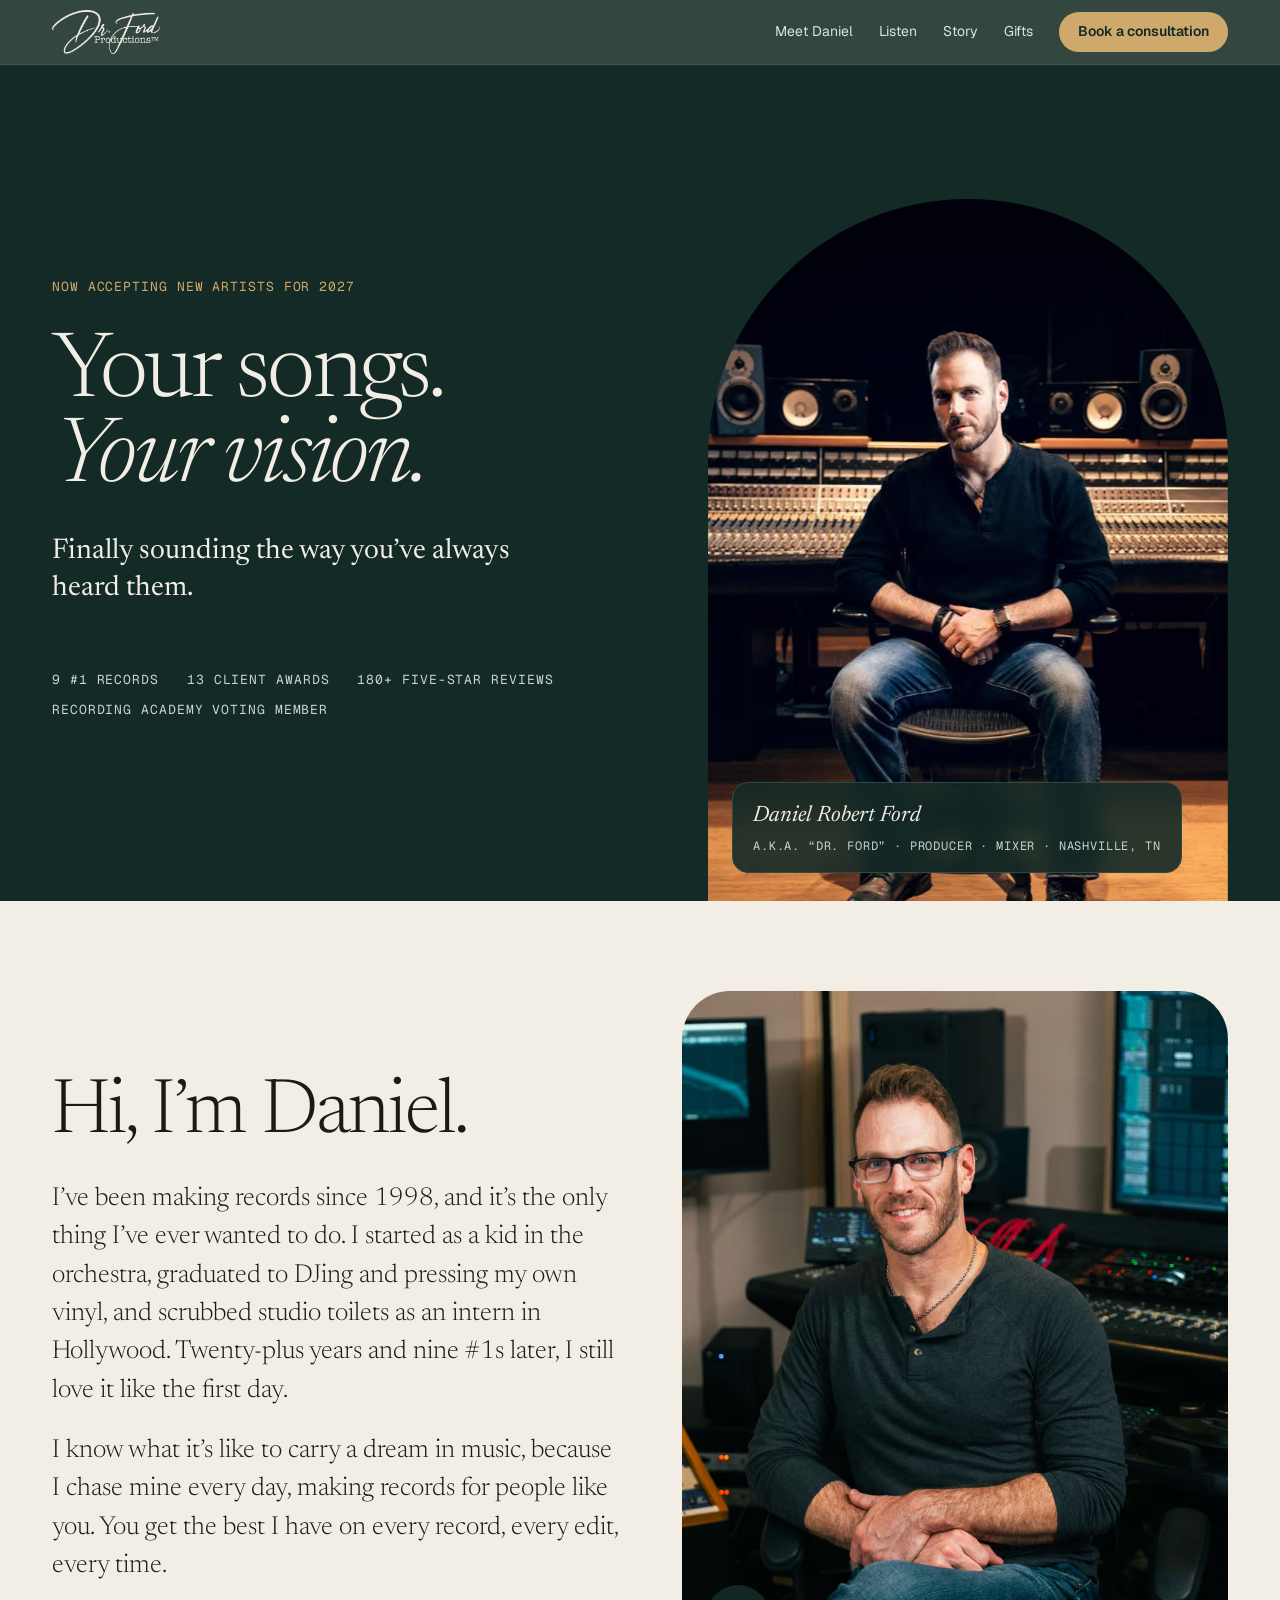
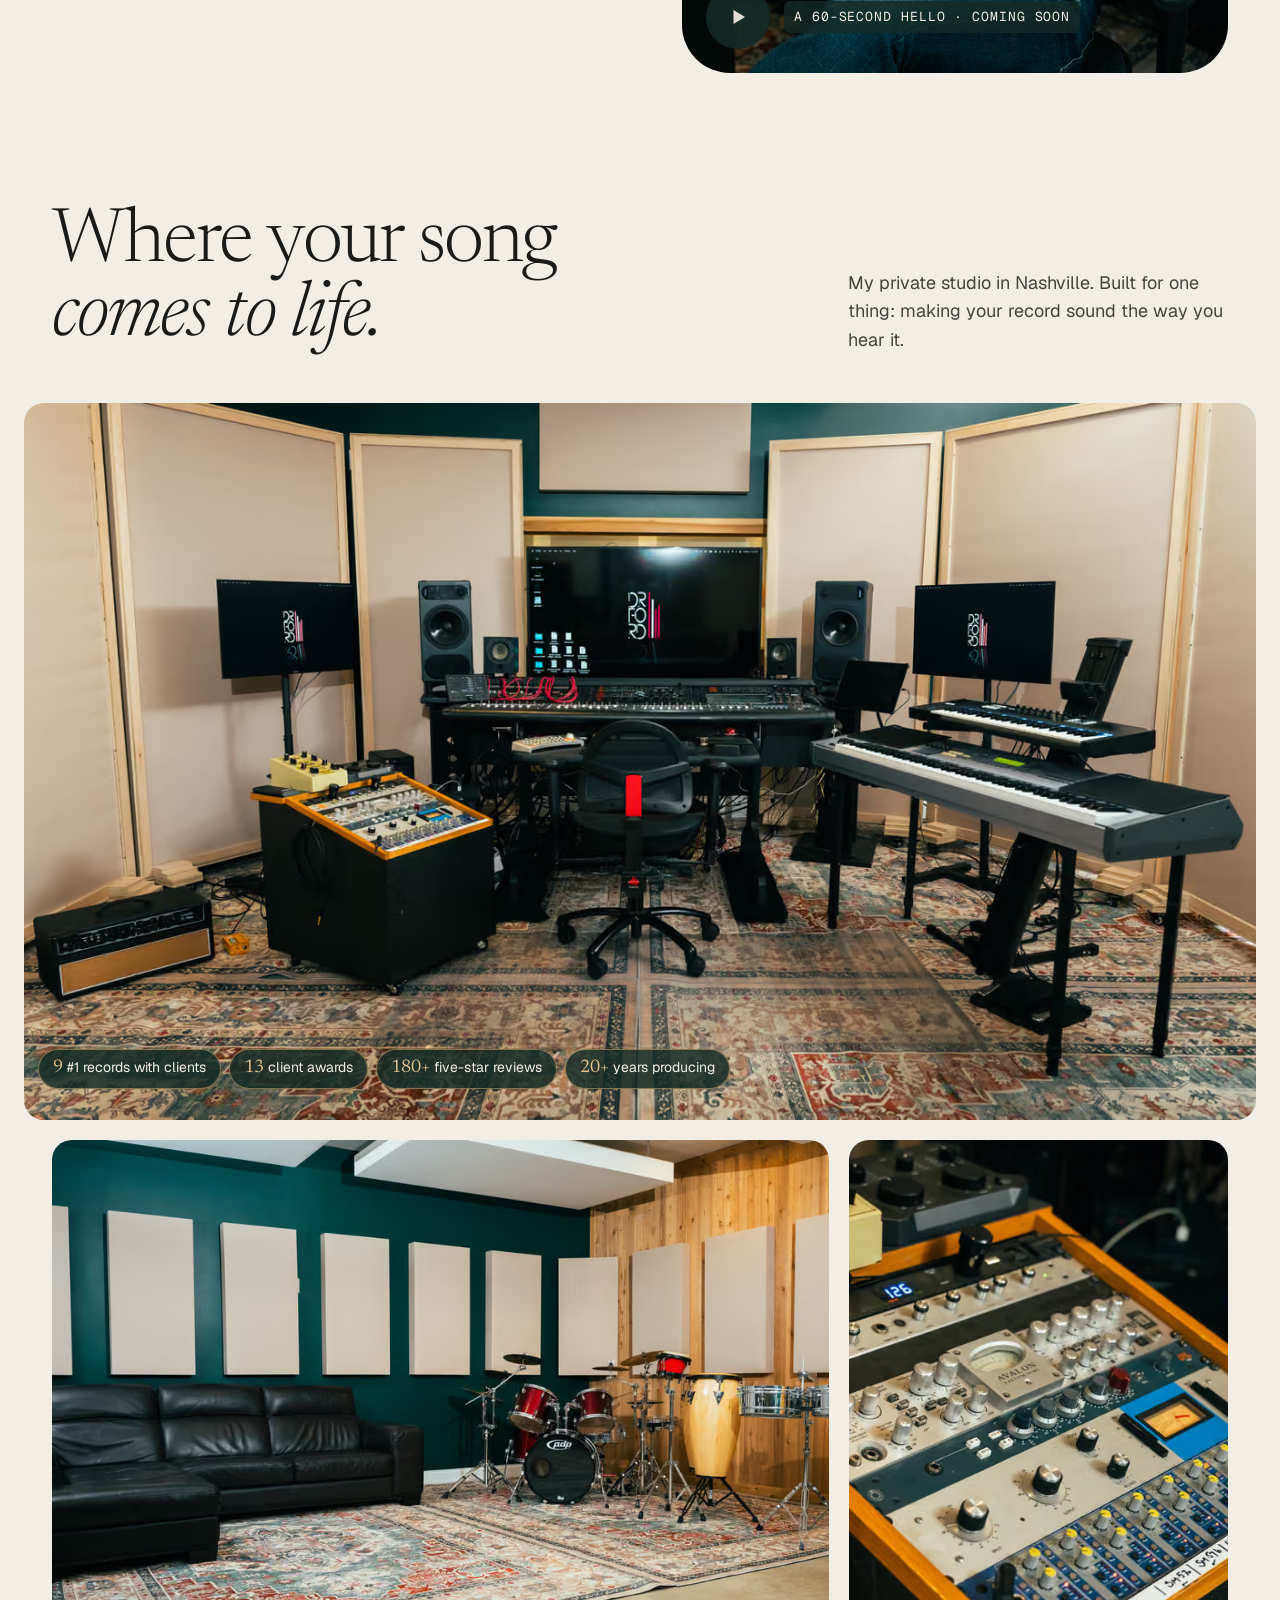
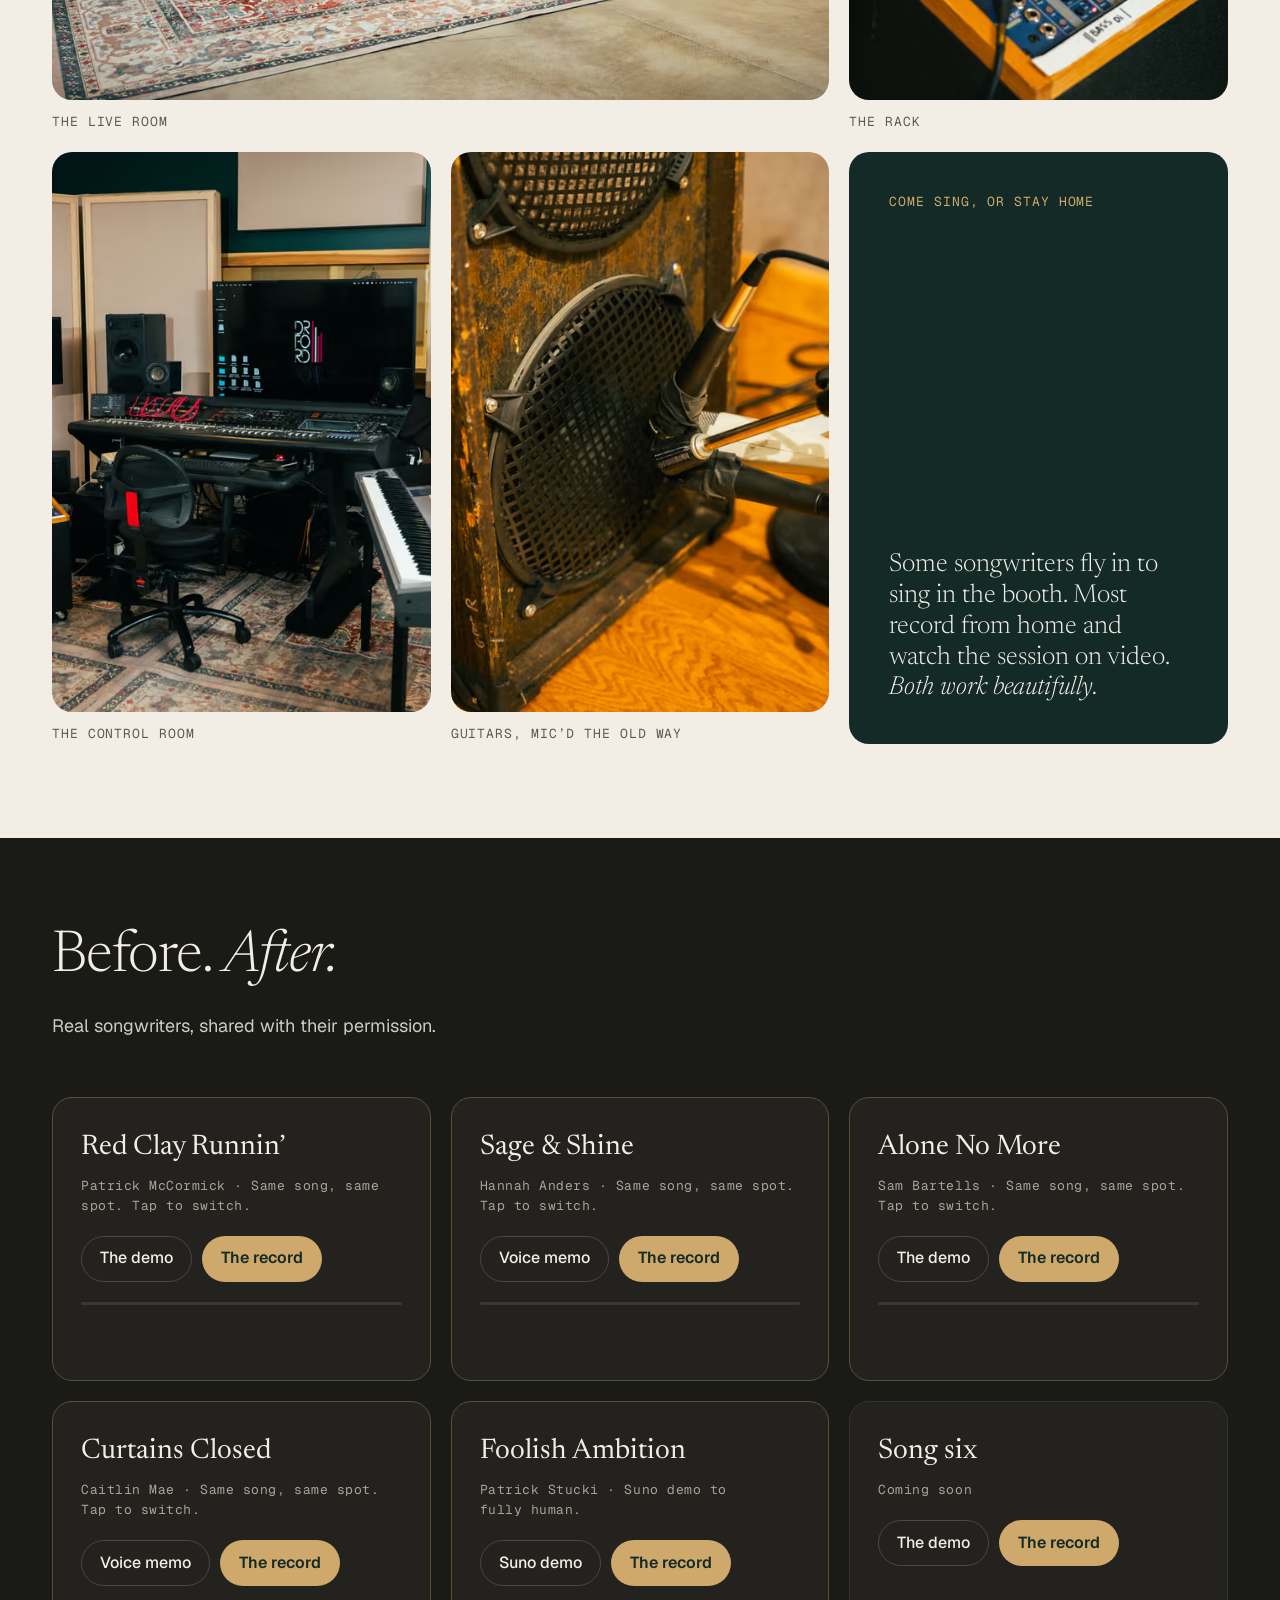
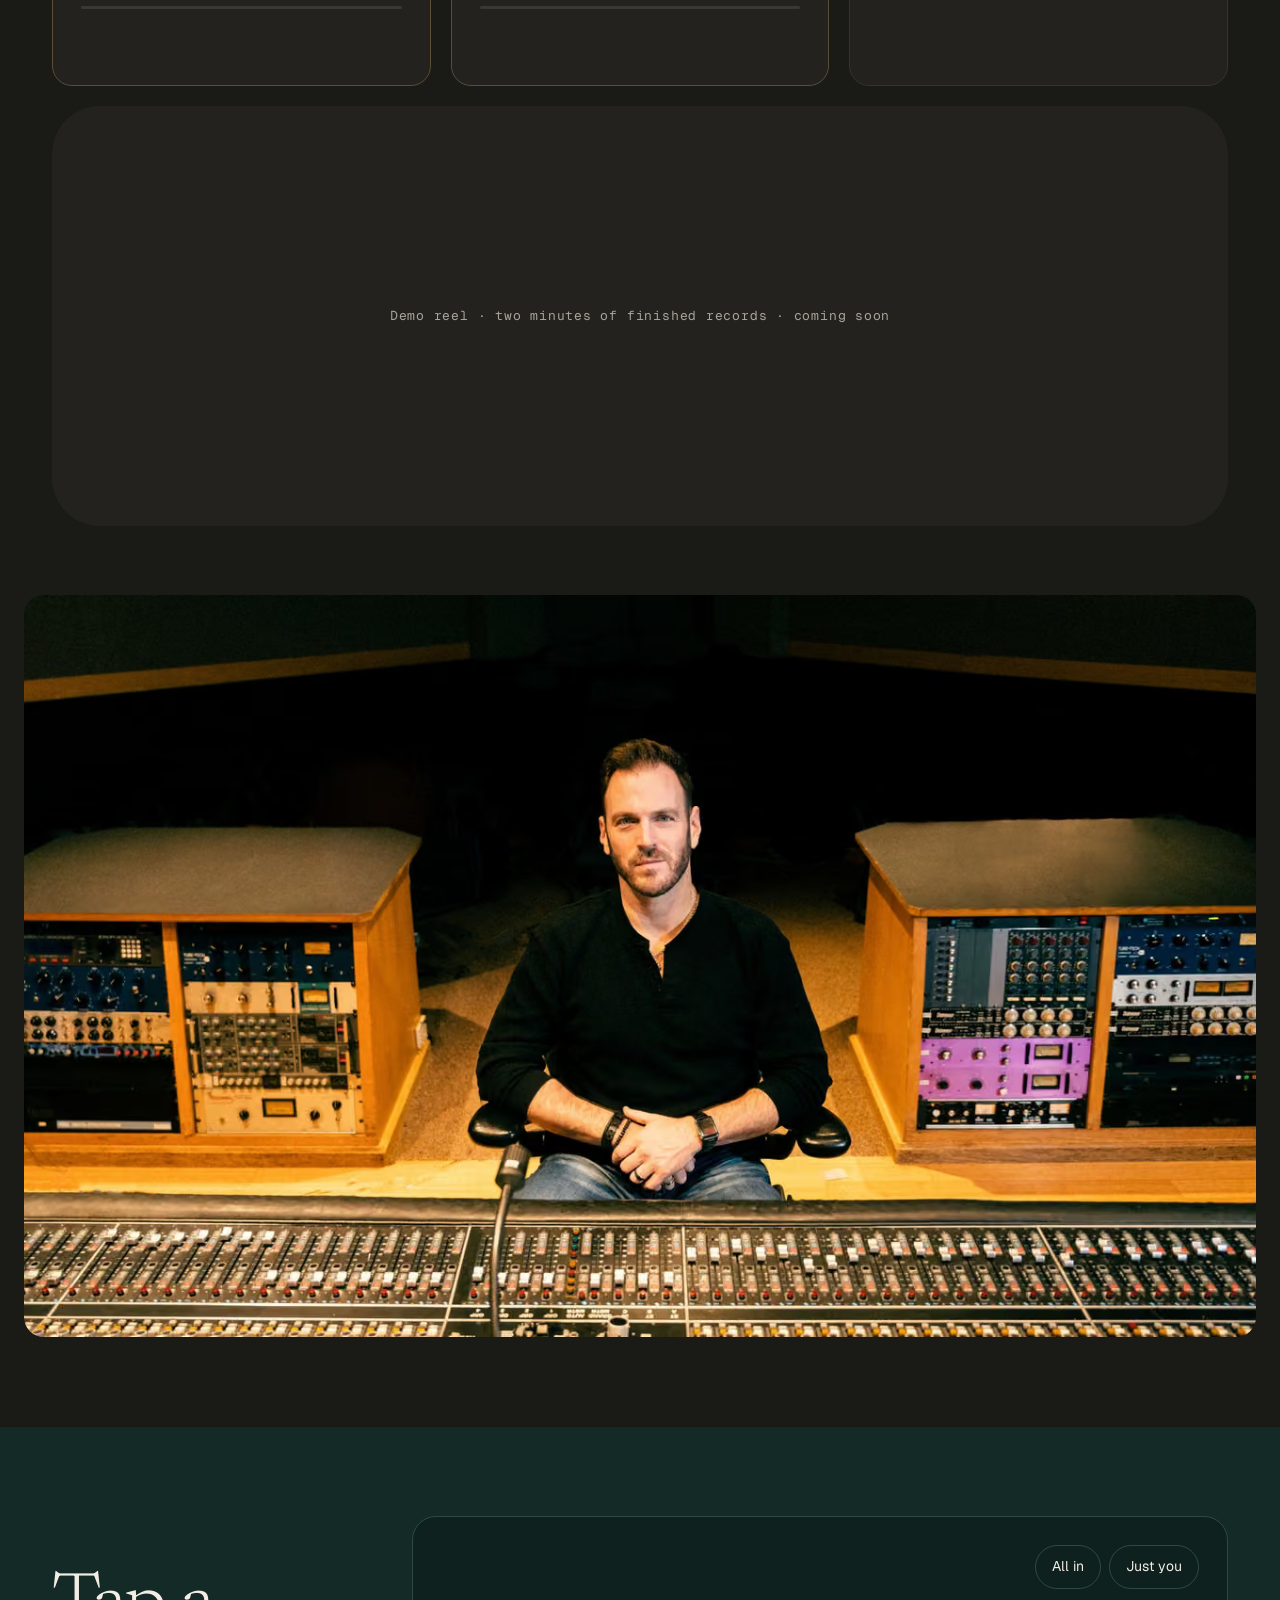
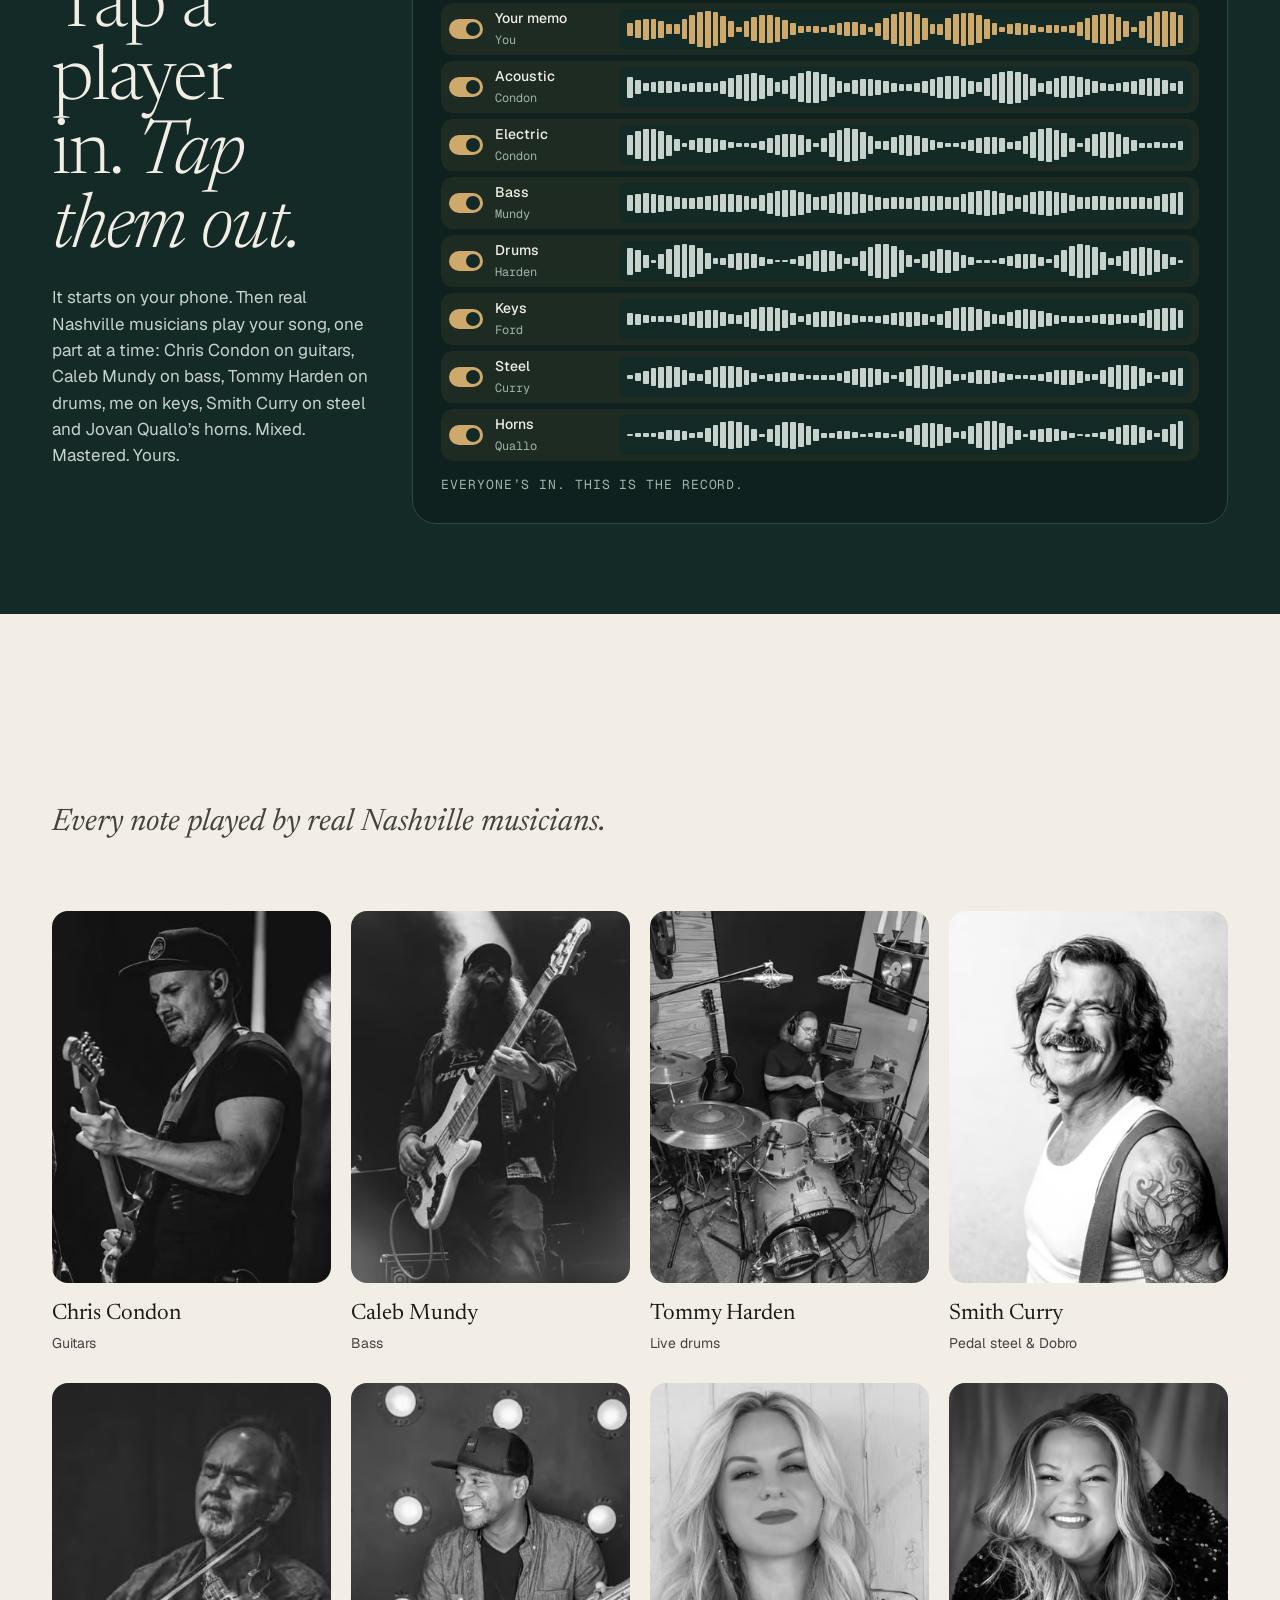
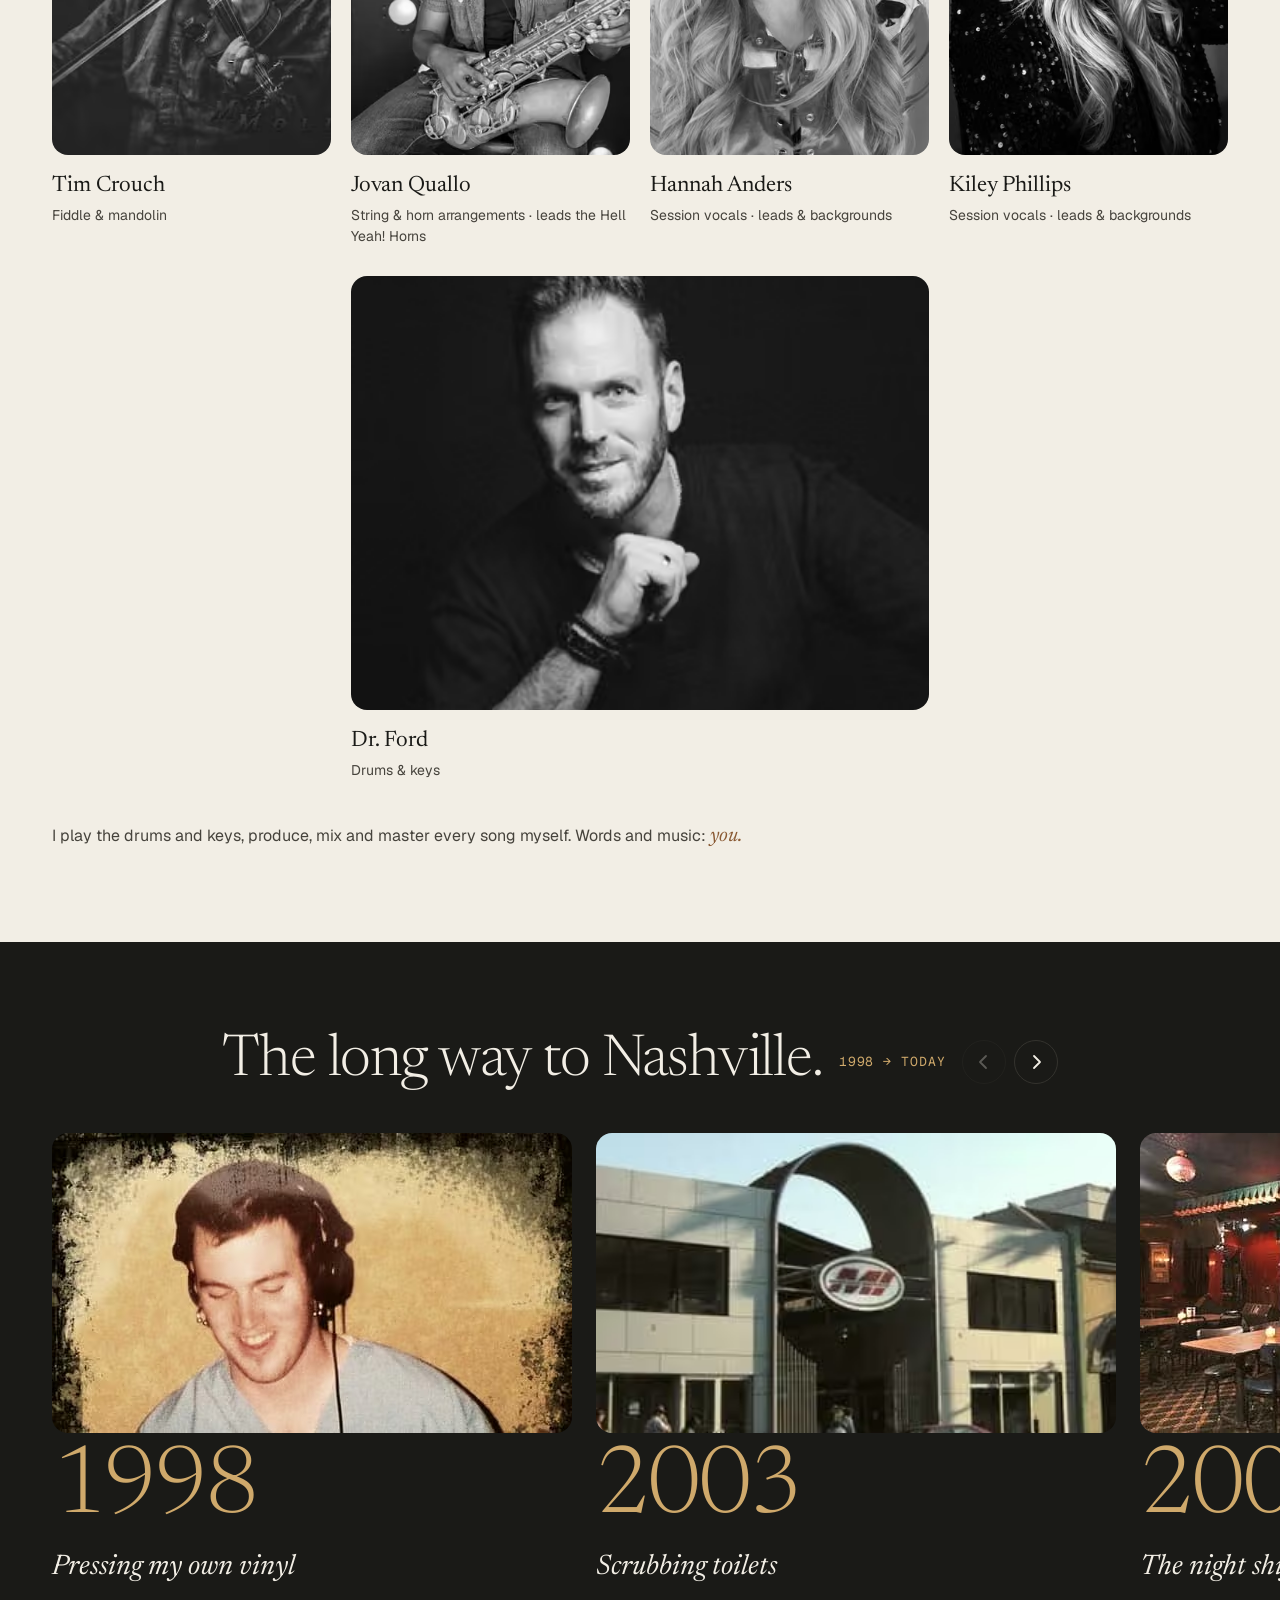
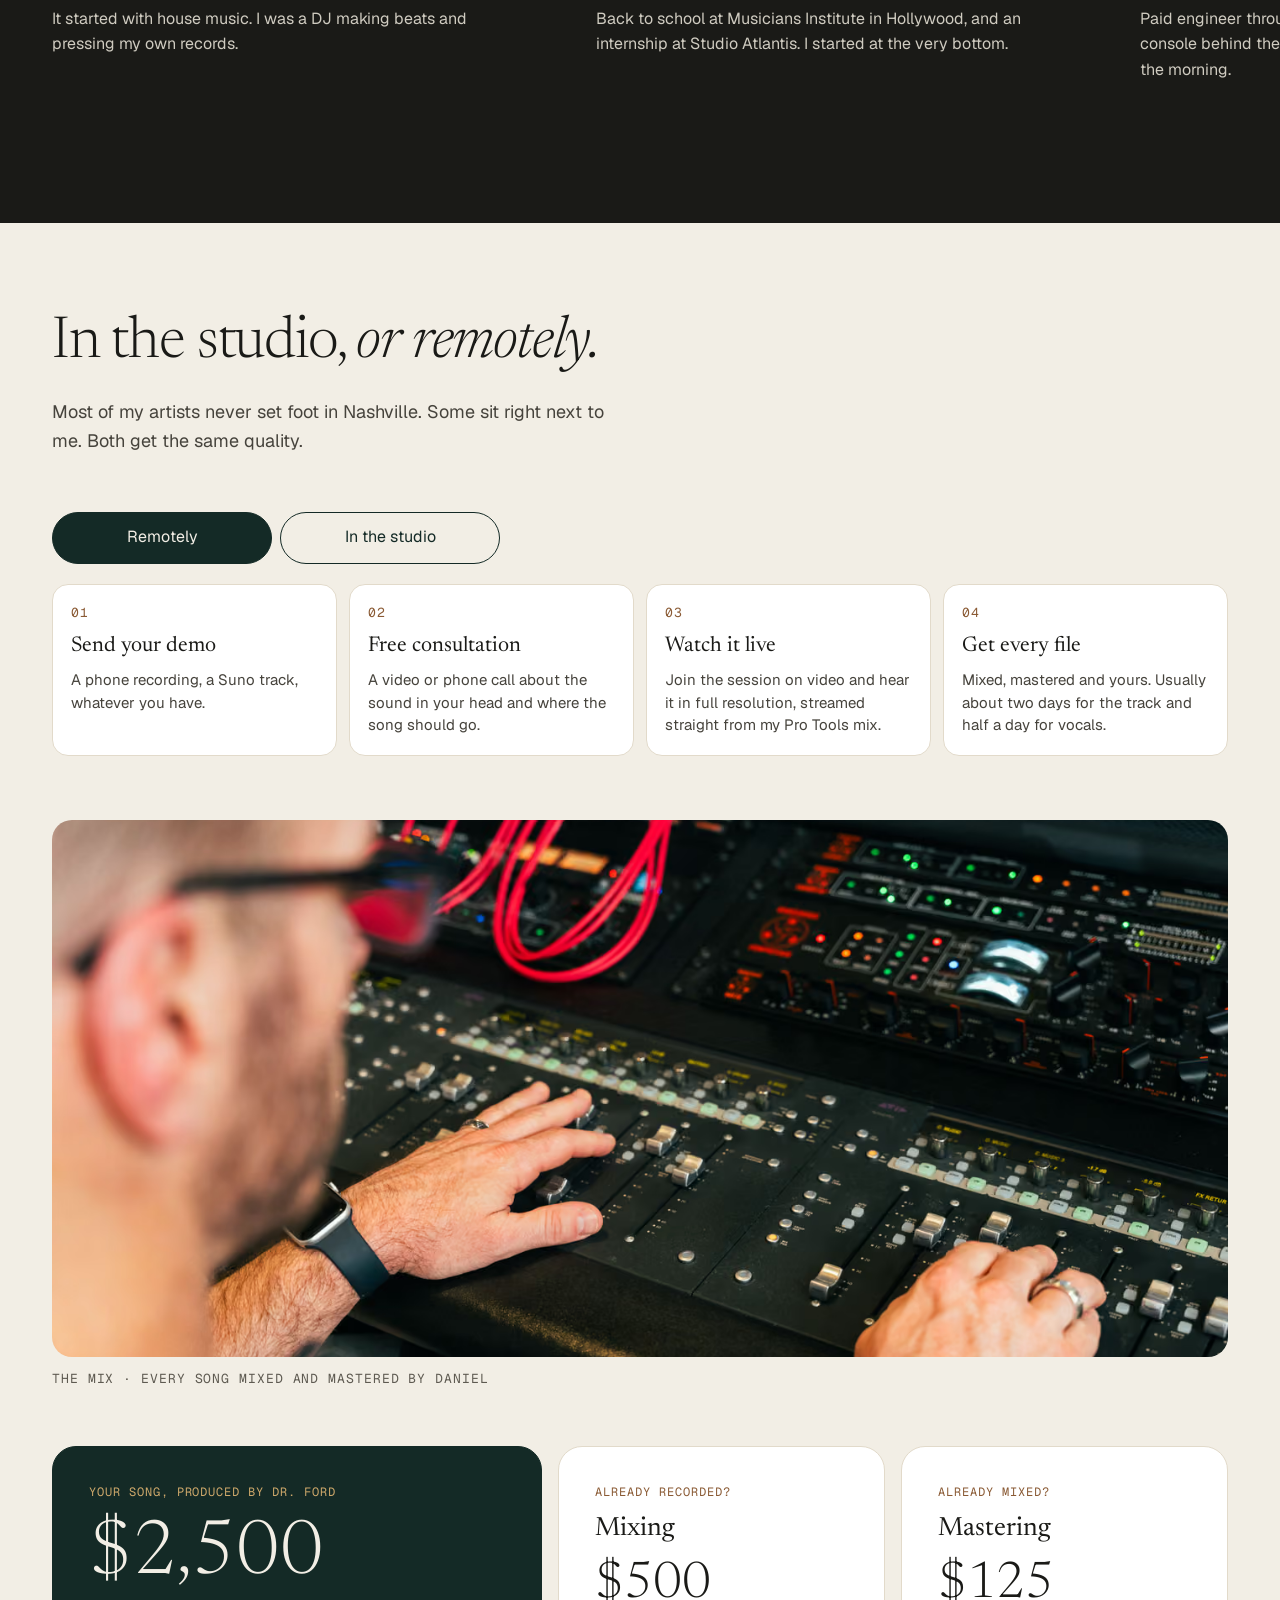
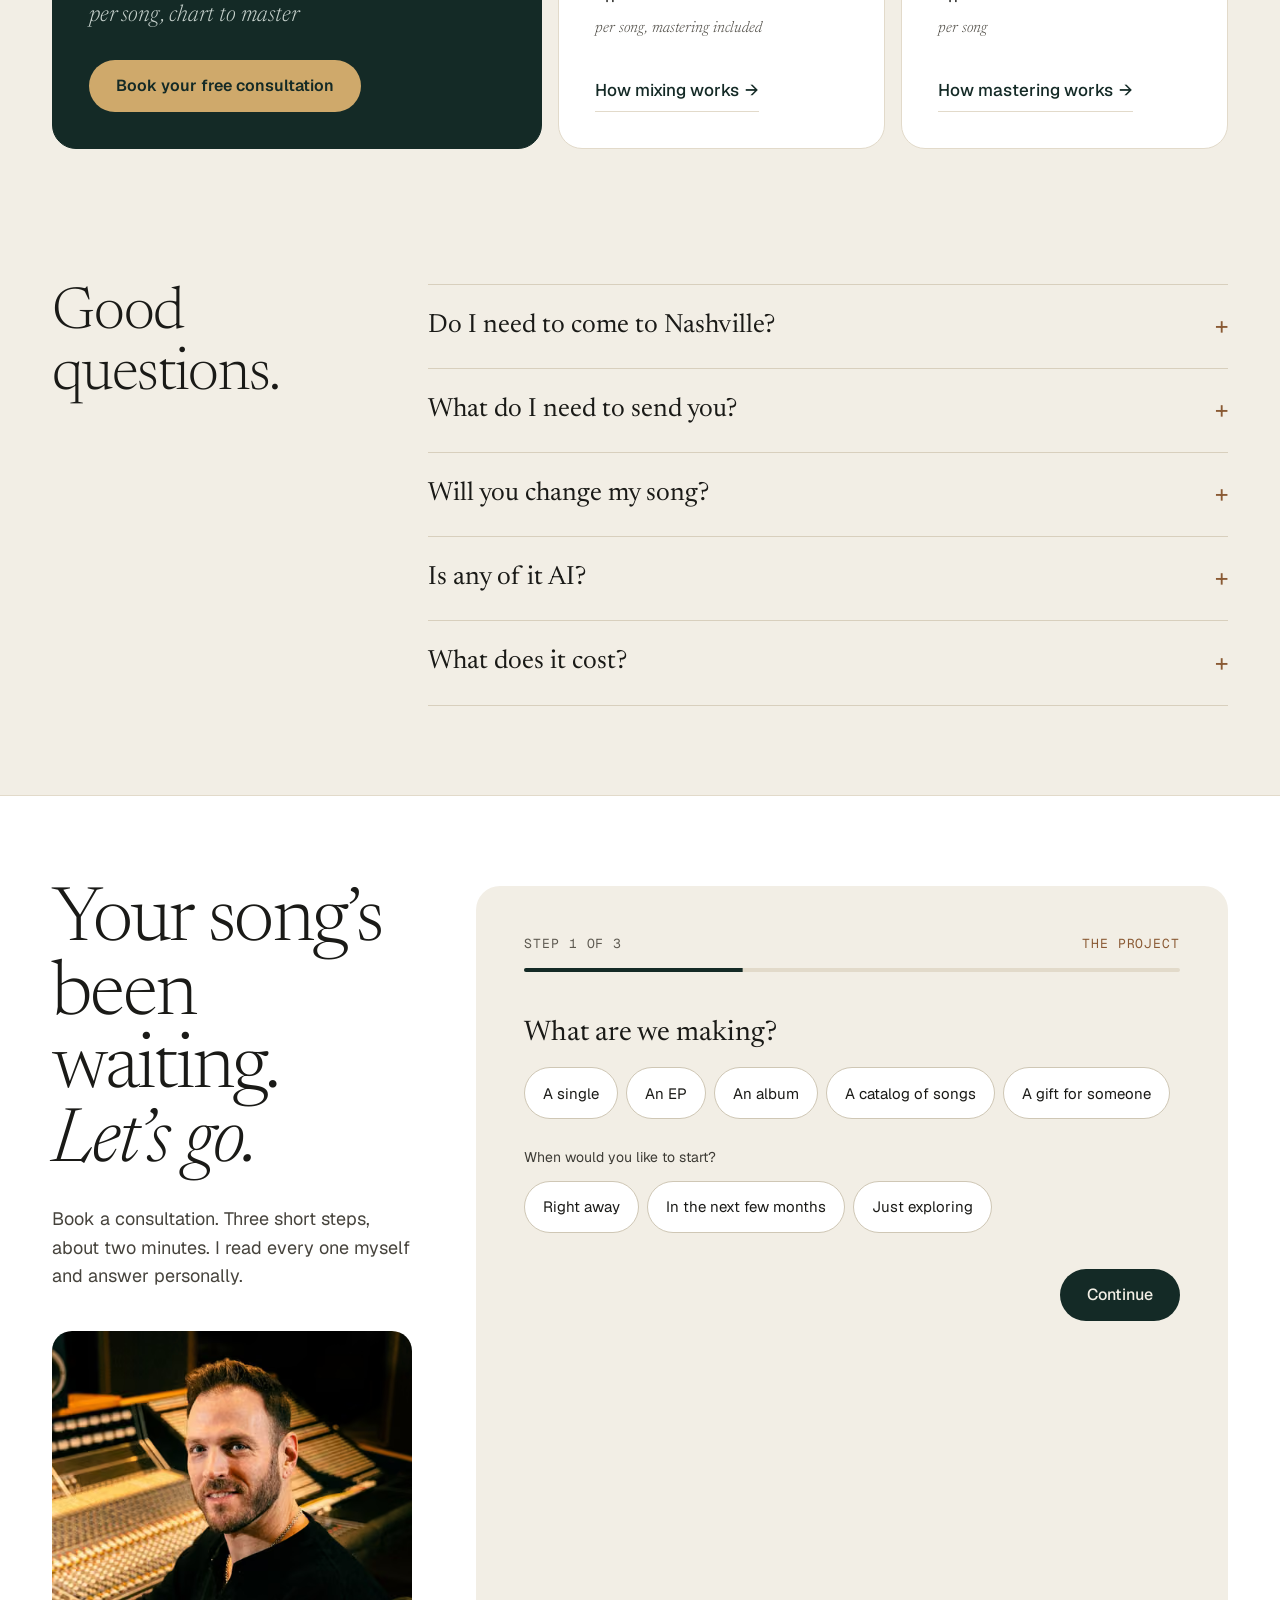
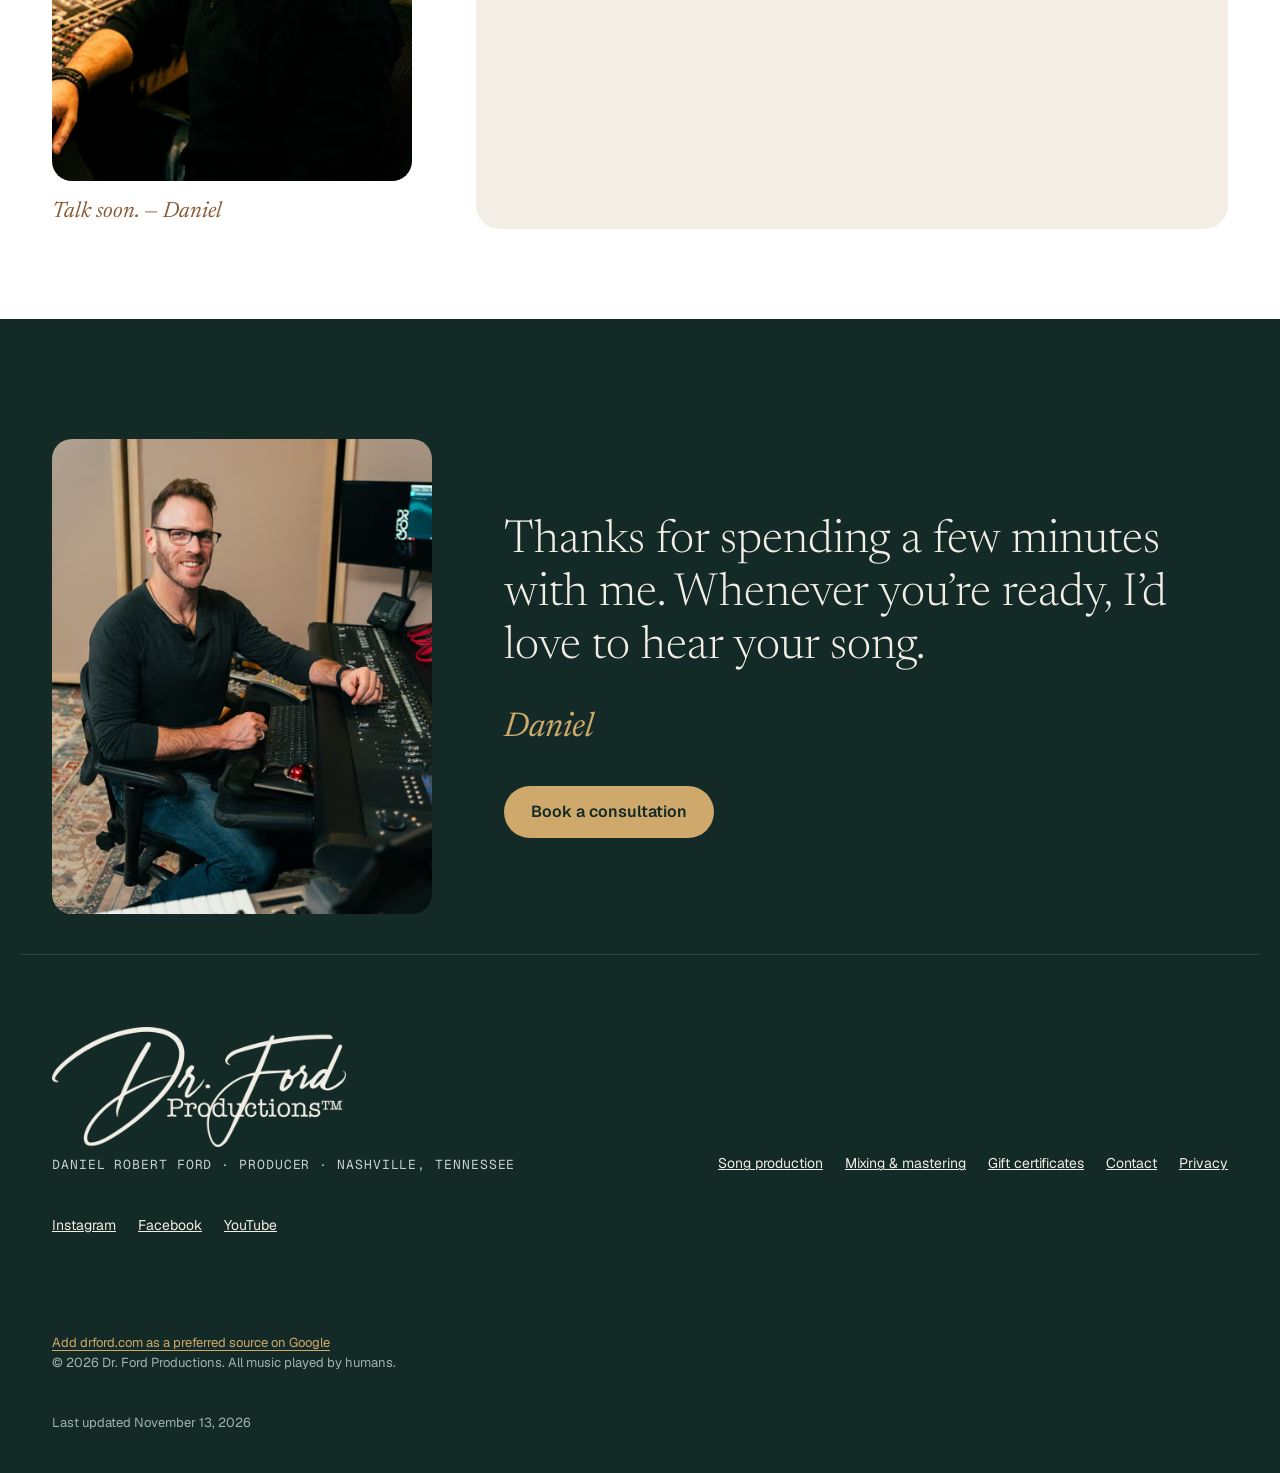
==== index.html @ 8959a872 "FAQ: remove the fader photo Co-Authored-By: Claude Opus 5.5 <noreply@anthropic.com> Claude-Session: " ====
<!doctype html>
<html lang="en" class="no-js">
<head>
<meta charset="utf-8">
<meta name="viewport" content="width=device-width, initial-scale=1, viewport-fit=cover">
<title>Dr. Ford · Nashville Country Record Producer, Daniel Robert Ford</title>
<meta name="description" content="Nashville country producer Daniel Robert Ford turns your voice memo into a finished record, played by real Nashville session musicians. 9 #1 records, 13 client awards. Work with him from anywhere.">
<link rel="canonical" href="https://www.drford.com/">
<meta name="robots" content="index, follow, max-image-preview:large, max-snippet:-1, max-video-preview:-1">
<meta name="author" content="Daniel Robert Ford">
<link rel="alternate" type="text/plain" title="LLM summary" href="llms.txt">
<meta name="theme-color" content="#142A26">
<meta name="color-scheme" content="light">
<meta name="referrer" content="strict-origin-when-cross-origin">
<meta property="og:type" content="website">
<meta property="og:locale" content="en_US">
<meta property="og:site_name" content="Dr. Ford">
<meta property="og:title" content="Dr. Ford · Your songs. Your vision.">
<meta property="og:description" content="Nashville record producer Daniel Robert Ford. Every note played by real Nashville musicians.">
<meta property="og:url" content="https://www.drford.com/">
<meta property="og:image" content="https://www.drford.com/img/og.jpg">
<meta property="og:image:width" content="1200">
<meta property="og:image:height" content="630">
<meta name="twitter:card" content="summary_large_image">
<meta name="twitter:title" content="Dr. Ford · Your songs. Your vision.">
<meta name="twitter:description" content="Nashville record producer Daniel Robert Ford. Every note played by real Nashville musicians.">
<meta name="twitter:image" content="https://www.drford.com/img/og.jpg">
<meta name="twitter:image:alt" content="Daniel Robert Ford at a recording console, with the Dr. Ford logo">
<meta property="og:image:alt" content="Daniel Robert Ford at a recording console, with the Dr. Ford logo">
<link rel="icon" href="favicon.ico" sizes="32x32">
<link rel="icon" href="icon.png" type="image/png" sizes="512x512">
<link rel="apple-touch-icon" href="apple-touch-icon.png">
<link rel="preload" href="fonts/newsreader.woff2" as="font" type="font/woff2" crossorigin>
<link rel="preload" href="fonts/geist.woff2" as="font" type="font/woff2" crossorigin>
<link rel="preload" as="image" type="image/avif" fetchpriority="high" imagesrcset="img/hero-480.avif 480w, img/hero-800.avif 800w, img/hero-1200.avif 1200w" imagesizes="(max-width: 760px) 100vw, 50vw">
<link rel="stylesheet" href="css/site.6ebf2b988b.css">
<script src="js/site.3f1f8235b1.js" defer></script>
<script type="application/ld+json">
{"@context":"https://schema.org","@graph":[{"@type":"WebSite","@id":"https://www.drford.com/#website","url":"https://www.drford.com/","name":"Dr. Ford","alternateName":["Dr. Ford Productions","drford.com"],"inLanguage":"en-US","publisher":{"@id":"https://www.drford.com/#business"}},{"@type":"WebPage","@id":"https://www.drford.com/#webpage","url":"https://www.drford.com/","name":"Dr. Ford · Country Record Producer in Nashville","isPartOf":{"@id":"https://www.drford.com/#website"},"about":{"@id":"https://www.drford.com/#daniel"},"mainEntity":{"@id":"https://www.drford.com/#business"},"primaryImageOfPage":{"@id":"https://www.drford.com/#portrait"},"inLanguage":"en-US","dateModified":"2026-11-13"},{"@type":"ImageObject","@id":"https://www.drford.com/#portrait","url":"https://www.drford.com/img/hero-1200.jpg","caption":"Daniel Robert Ford (Dr. Ford) at a recording console in Nashville","creditText":"Dr. Ford Productions"},{"@type":"Person","@id":"https://www.drford.com/#daniel","name":"Daniel Robert Ford","alternateName":["Dr. Ford","Daniel Ford","DrFord"],"description":"Daniel Robert Ford, known as Dr. Ford, is a Nashville record producer, mixer and mastering engineer who specializes in country music. He has made records since 1998, has produced or mixed 9 #1 records with clients, and is a voting member of the Recording Academy.","jobTitle":"Record producer, mixing and mastering engineer","image":{"@id":"https://www.drford.com/#portrait"},"url":"https://www.drford.com/","worksFor":{"@id":"https://www.drford.com/#business"},"homeLocation":{"@type":"City","name":"Nashville, Tennessee"},"memberOf":{"@type":"Organization","name":"The Recording Academy","url":"https://www.recordingacademy.com/"},"alumniOf":{"@type":"CollegeOrUniversity","name":"Musicians Institute","url":"https://www.mi.edu/"},"award":"MusicTech Magazine Award of Excellence (2011) for the Groove3 masterclass “From Drop to Top”","knowsAbout":["Country music production","Record production","Mixing","Mastering","Nashville session musicians","Songwriter demo production","Turning voice memos into finished records"],"sameAs":["https://www.instagram.com/drfordmusic/","https://www.facebook.com/drfordmusic","https://www.youtube.com/@drfordmusic","https://soundbetter.com/profiles/95203-drford"]},{"@type":"ProfessionalService","@id":"https://www.drford.com/#business","name":"Dr. Ford","alternateName":"Dr. Ford Productions","description":"Country record production in Nashville. Songwriters send a voice memo; real Nashville session musicians play the song, and Daniel Robert Ford produces, mixes and masters it into a finished record. Clients work remotely from anywhere or in person in Nashville.","url":"https://www.drford.com/","logo":"https://www.drford.com/icon.png","image":"https://www.drford.com/img/og.jpg","founder":{"@id":"https://www.drford.com/#daniel"},"foundingDate":"2009","priceRange":"From $2,500 per song","currenciesAccepted":"USD","address":{"@type":"PostalAddress","addressLocality":"Nashville","addressRegion":"TN","addressCountry":"US"},"areaServed":[{"@type":"City","name":"Nashville, Tennessee"},{"@type":"Country","name":"United States"},{"@type":"Place","name":"Worldwide (remote sessions)"}],"knowsAbout":["Country music","Record production","Mixing","Mastering"],"slogan":"Your songs. Your vision.","sameAs":["https://www.instagram.com/drfordmusic/","https://www.facebook.com/drfordmusic","https://www.youtube.com/@drfordmusic","https://soundbetter.com/profiles/95203-drford"],"hasOfferCatalog":{"@type":"OfferCatalog","name":"Record production services","itemListElement":[{"@type":"Offer","itemOffered":{"@type":"Service","name":"Song production, mixed and mastered","serviceType":"Record production","description":"Guitar, bass, drums and keys played by Nashville session musicians, your vocal produced and recorded (or your own files), mixing, mastering and a live session stream. Chart to master."},"priceSpecification":{"@type":"PriceSpecification","minPrice":2500,"priceCurrency":"USD","unitText":"per song"}},{"@type":"Offer","name":"Gift certificate: The First Song Experience","price":2500,"priceCurrency":"USD","itemOffered":{"@type":"Service","name":"A fully produced song, a welcome call, session video and lunch in Nashville"}},{"@type":"Offer","name":"Gift certificate: Mix and master","price":500,"priceCurrency":"USD","itemOffered":{"@type":"Service","name":"One song, mixed and mastered"}},{"@type":"Offer","name":"Gift certificate: Mastering","price":125,"priceCurrency":"USD","itemOffered":{"@type":"Service","name":"One song, mastered"}}]}},{"@type":"FAQPage","@id":"https://www.drford.com/#faq","isPartOf":{"@id":"https://www.drford.com/#webpage"},"mainEntity":[{"@type":"Question","name":"Do I need to come to Nashville?","acceptedAnswer":{"@type":"Answer","text":"No. Most of my artists work with me remotely and watch the session live, with full-resolution audio streamed from my mix. If you’re in Nashville, you’re welcome in the studio to sit in and sing in the booth."}},{"@type":"Question","name":"What do I need to send you?","acceptedAnswer":{"@type":"Answer","text":"Any demo: a phone recording, a Suno track, whatever you have. Lyrics help too."}},{"@type":"Question","name":"Will you change my song?","acceptedAnswer":{"@type":"Answer","text":"Only as much as you want. You decide how much I shape it, and we settle that in your free consultation."}},{"@type":"Question","name":"Is any of it AI?","acceptedAnswer":{"@type":"Answer","text":"No AI-generated music. Every note is played by real Nashville musicians."}},{"@type":"Question","name":"What does it cost?","acceptedAnswer":{"@type":"Answer","text":"Production is $2,500 a song, chart to master, and your vocal is included: I can produce and record it, or you can send your own. Steel, fiddle, strings, horns and session singers are optional and priced up front. Albums and catalogs get a custom program."}}]}]}
</script>
</head>
<body>
<a class="skip" href="#main">Skip to content</a>

<header class="site-header" id="header">
  <nav class="wrap nav" aria-label="Main">
    <a class="nav-logo" href="#top" aria-label="Dr. Ford Productions, back to top"><picture><source type="image/webp" srcset="img/logo-cream-700.webp"><img src="img/logo-cream-700.png" width="108" height="44" alt="Dr. Ford Productions" decoding="async"></picture></a>
    <div class="nav-links">
      <a href="#hello">Meet Daniel</a>
      <a href="#listen">Listen</a>
      <a href="#story">Story</a>
      <a href="gift-certificates/">Gifts</a>
      <a class="btn btn-brass" href="#consult">Book a consultation</a>
    </div>
  </nav>
</header>

<main id="main">

<section class="hero" id="top" aria-label="Introduction">
  <div class="wrap hero-grid">
    <div class="hero-copy">
      <p class="mono hero-kicker">Now accepting new artists for 2027</p>
      <h1 class="display h-xl">Your songs. <br><em>Your vision.</em></h1>
      <p class="hero-sub">Finally sounding the way you’ve always heard them.</p>
      <p class="mono hero-proof"><span>9 #1 records</span><span>13 client awards</span><span>180+ five-star reviews</span><span>Recording Academy voting member</span></p>
    </div>
    <div class="hero-photo">
      <div class="frame"><picture><source type="image/avif" srcset="img/hero-480.avif 480w, img/hero-800.avif 800w, img/hero-1200.avif 1200w" sizes="(max-width: 760px) 100vw, 50vw"><source type="image/webp" srcset="img/hero-480.webp 480w, img/hero-800.webp 800w, img/hero-1200.webp 1200w" sizes="(max-width: 760px) 100vw, 50vw"><img class="parallax" src="img/hero-800.jpg" srcset="img/hero-480.jpg 480w, img/hero-800.jpg 800w, img/hero-1200.jpg 1200w" sizes="(max-width: 760px) 100vw, 50vw" width="1200" height="1500" alt="Daniel Robert Ford seated in front of a large-format recording console, looking into the camera" loading="eager" fetchpriority="high" decoding="async"></picture></div>
      <div class="hero-tag">
        <p>Daniel Robert Ford</p>
        <p class="mono"><span>A.k.a. “Dr. Ford”</span><span class="tag-role">Producer · Mixer · Nashville, TN</span></p>
      </div>
    </div>
  </div>
</section>

<section class="section wrap" id="hello" aria-labelledby="hello-h">
  <div class="split">
    <div class="hello-copy">
      <h2 class="display h-l rv" id="hello-h">Hi, I’m Daniel.</h2>
      <p class="lede rv">I’ve been making records since 1998, and it’s the only thing I’ve ever wanted to do. I started as a kid in the orchestra, graduated to DJing and pressing my own vinyl, and scrubbed studio toilets as an intern in Hollywood. Twenty-plus years and nine #1s later, I still love it like the first day.</p>
      <p class="lede rv">I know what it’s like to carry a dream in music, because I chase mine every day, making records for people like you. You get the best I have on every record, every edit, every time.</p>
    </div>
    <div class="hello-media grow">
      <picture><source type="image/avif" srcset="img/hello-480.avif 480w, img/hello-800.avif 800w, img/hello-1100.avif 1100w" sizes="(max-width: 760px) 100vw, 45vw"><source type="image/webp" srcset="img/hello-480.webp 480w, img/hello-800.webp 800w, img/hello-1100.webp 1100w" sizes="(max-width: 760px) 100vw, 45vw"><img src="img/hello-800.jpg" srcset="img/hello-480.jpg 480w, img/hello-800.jpg 800w, img/hello-1100.jpg 1100w" sizes="(max-width: 760px) 100vw, 45vw" width="1100" height="1375" alt="Daniel seated at his console, hands folded, smiling at the camera" loading="lazy" decoding="async"></picture>
      <div class="hello-label">
        <button class="play" type="button" disabled aria-label="Daniel’s 60-second hello video, coming soon"><svg aria-hidden="true" width="18" height="18" viewBox="0 0 14 14"><path d="M3.5 1.5v11l9-5.5z" fill="currentColor"/></svg></button>
        <span class="mono">A 60-second hello · coming soon</span>
      </div>
    </div>
  </div>
</section>

<section id="room" class="section-room" aria-labelledby="room-h">
  <div class="wrap room-head section-top">
    <h2 class="display h-l rv" id="room-h">Where your song <br><em>comes to life.</em></h2>
    <p class="rv muted">My private studio in Nashville. Built for one thing: making your record sound the way you hear it.</p>
  </div>
  <div class="bleed grow"><picture><source type="image/avif" srcset="img/room-800.avif 800w, img/room-1400.avif 1400w, img/room-2000.avif 2000w" sizes="100vw"><source type="image/webp" srcset="img/room-800.webp 800w, img/room-1400.webp 1400w, img/room-2000.webp 2000w" sizes="100vw"><img src="img/room-1400.jpg" srcset="img/room-800.jpg 800w, img/room-1400.jpg 1400w, img/room-2000.jpg 2000w" sizes="100vw" width="2000" height="1125" alt="Daniel’s control room in Nashville: console, monitors and keyboards between cream acoustic panels and deep green walls" loading="lazy" decoding="async"></picture><p class="pins"><span><b>9</b> #1 records with clients</span><span><b>13</b> client awards</span><span><b>180+</b> five-star reviews</span><span><b>20+</b> years producing</span></p></div>
  <div class="wrap gallery">
    <figure class="span2 rv"><picture><source type="image/avif" srcset="img/live-room-700.avif 700w, img/live-room-1200.avif 1200w" sizes="(max-width: 700px) 100vw, 66vw"><source type="image/webp" srcset="img/live-room-700.webp 700w, img/live-room-1200.webp 1200w" sizes="(max-width: 700px) 100vw, 66vw"><img src="img/live-room-1200.jpg" srcset="img/live-room-700.jpg 700w, img/live-room-1200.jpg 1200w" sizes="(max-width: 700px) 100vw, 66vw" width="1200" height="675" alt="The live room: drums, congas and timbales on Persian rugs, with a leather couch beneath acoustic panels" loading="lazy" decoding="async"></picture><figcaption class="mono">The live room</figcaption></figure>
    <figure class="rv"><picture><source type="image/avif" srcset="img/rack-500.avif 500w, img/rack-900.avif 900w" sizes="(max-width: 700px) 100vw, 33vw"><source type="image/webp" srcset="img/rack-500.webp 500w, img/rack-900.webp 900w" sizes="(max-width: 700px) 100vw, 33vw"><img src="img/rack-900.jpg" srcset="img/rack-500.jpg 500w, img/rack-900.jpg 900w" sizes="(max-width: 700px) 100vw, 33vw" width="900" height="1200" alt="Close-up of the outboard rack: tube preamp and channel strips in a wooden frame" loading="lazy" decoding="async"></picture><figcaption class="mono">The rack</figcaption></figure>
    <figure class="rv"><picture><source type="image/avif" srcset="img/control-angle-500.avif 500w, img/control-angle-900.avif 900w" sizes="(max-width: 700px) 100vw, 33vw"><source type="image/webp" srcset="img/control-angle-500.webp 500w, img/control-angle-900.webp 900w" sizes="(max-width: 700px) 100vw, 33vw"><img src="img/control-angle-900.jpg" srcset="img/control-angle-500.jpg 500w, img/control-angle-900.jpg 900w" sizes="(max-width: 700px) 100vw, 33vw" width="900" height="1200" alt="The control room seen from an angle: console, monitors and keyboards between cream panels and green walls" loading="lazy" decoding="async"></picture><figcaption class="mono">The control room</figcaption></figure>
    <figure class="rv"><picture><source type="image/avif" srcset="img/cab-500.avif 500w, img/cab-900.avif 900w" sizes="(max-width: 700px) 100vw, 33vw"><source type="image/webp" srcset="img/cab-500.webp 500w, img/cab-900.webp 900w" sizes="(max-width: 700px) 100vw, 33vw"><img src="img/cab-900.jpg" srcset="img/cab-500.jpg 500w, img/cab-900.jpg 900w" sizes="(max-width: 700px) 100vw, 33vw" width="900" height="1200" alt="Two microphones on a worn vintage guitar cabinet" loading="lazy" decoding="async"></picture><figcaption class="mono">Guitars, mic’d the old way</figcaption></figure>
    <div class="note-card rv">
      <p class="mono">Come sing, or stay home</p>
      <p>Some songwriters fly in to sing in the booth. Most record from home and watch the session on video. <em>Both work beautifully.</em></p>
    </div>
  </div>
</section>

<section class="on-night" id="listen" aria-labelledby="listen-h">
  <div class="wrap section">
    <h2 class="display h-m rv" id="listen-h">Before. <em>After.</em></h2>
    <p class="rv listen-intro">Real songwriters, shared with their permission.</p>
    <div class="cards-3">
      <div class="ab-card ab-live rv" data-ab data-memo="audio/red-clay-runnin-memo.mp4" data-record="audio/red-clay-runnin-record.mp4">
        <p class="ab-title">Red Clay Runnin’</p>
        <p class="mono">Patrick McCormick · Same song, same spot. Tap to switch.</p>
        <div class="ab-btns">
          <button class="btn btn-dark ab-play" type="button" data-version="memo" aria-pressed="false">The demo</button>
          <button class="btn btn-brass ab-play" type="button" data-version="record" aria-pressed="false">The record</button>
        </div>
        <div class="ab-progress" aria-hidden="true"><span></span></div>
        <p class="ab-status mono" aria-live="polite"></p>
      </div>
      <div class="ab-card ab-live rv" data-ab data-memo="audio/sage-and-shine-memo.mp4" data-record="audio/sage-and-shine-record.mp4">
        <p class="ab-title">Sage &amp; Shine</p>
        <p class="mono">Hannah Anders · Same song, same spot. Tap to switch.</p>
        <div class="ab-btns">
          <button class="btn btn-dark ab-play" type="button" data-version="memo" aria-pressed="false">Voice memo</button>
          <button class="btn btn-brass ab-play" type="button" data-version="record" aria-pressed="false">The record</button>
        </div>
        <div class="ab-progress" aria-hidden="true"><span></span></div>
        <p class="ab-status mono" aria-live="polite"></p>
      </div>
      <div class="ab-card ab-live rv" data-ab data-memo="audio/alone-no-more-memo.mp4" data-record="audio/alone-no-more-record.mp4">
        <p class="ab-title">Alone No More</p>
        <p class="mono">Sam Bartells · Same song, same spot. Tap to switch.</p>
        <div class="ab-btns">
          <button class="btn btn-dark ab-play" type="button" data-version="memo" aria-pressed="false">The demo</button>
          <button class="btn btn-brass ab-play" type="button" data-version="record" aria-pressed="false">The record</button>
        </div>
        <div class="ab-progress" aria-hidden="true"><span></span></div>
        <p class="ab-status mono" aria-live="polite"></p>
      </div>
      <div class="ab-card ab-live rv" data-ab data-memo="audio/curtains-closed-memo.mp4" data-record="audio/curtains-closed-record.mp4">
        <p class="ab-title">Curtains Closed</p>
        <p class="mono">Caitlin Mae · Same song, same spot. Tap to switch.</p>
        <div class="ab-btns">
          <button class="btn btn-dark ab-play" type="button" data-version="memo" aria-pressed="false">Voice memo</button>
          <button class="btn btn-brass ab-play" type="button" data-version="record" aria-pressed="false">The record</button>
        </div>
        <div class="ab-progress" aria-hidden="true"><span></span></div>
        <p class="ab-status mono" aria-live="polite"></p>
      </div>
      <div class="ab-card ab-live rv" data-ab data-memo="audio/foolish-ambition-memo.mp4" data-record="audio/foolish-ambition-record.mp4">
        <p class="ab-title">Foolish Ambition</p>
        <p class="mono">Patrick Stucki · Suno demo to fully human.</p>
        <div class="ab-btns">
          <button class="btn btn-dark ab-play" type="button" data-version="memo" aria-pressed="false">Suno demo</button>
          <button class="btn btn-brass ab-play" type="button" data-version="record" aria-pressed="false">The record</button>
        </div>
        <div class="ab-progress" aria-hidden="true"><span></span></div>
        <p class="ab-status mono" aria-live="polite"></p>
      </div>
      <div class="ab-card ab-soon rv"><p class="ab-title">Song six</p><p class="mono">Coming soon</p><div class="ab-btns"><button class="btn btn-dark" type="button" disabled>The demo</button><button class="btn btn-brass" type="button" disabled>The record</button></div></div>
    </div>
    <div class="soon dark grow">Demo reel · two minutes of finished records · coming soon</div>
  </div>
  <div class="listen-hero grow"><picture><source type="image/avif" srcset="img/listen-800.avif 800w, img/listen-1400.avif 1400w, img/listen-2000.avif 2000w" sizes="100vw"><source type="image/webp" srcset="img/listen-800.webp 800w, img/listen-1400.webp 1400w, img/listen-2000.webp 2000w" sizes="100vw"><img src="img/listen-1400.jpg" srcset="img/listen-800.jpg 800w, img/listen-1400.jpg 1400w, img/listen-2000.jpg 2000w" sizes="100vw" width="2000" height="1125" alt="Daniel seated behind a large-format console between two racks of outboard gear, looking into the camera" loading="lazy" decoding="async"></picture></div>
</section>

<section class="on-dark" id="session" aria-labelledby="session-h">
  <div class="wrap section session-grid">
    <div class="session-copy">
      <h2 class="display h-l rv" id="session-h">Tap a player in. <em>Tap them out.</em></h2>
      <p class="rv session-lede">It starts on your phone. Then real Nashville musicians play your song, one part at a time: Chris Condon on guitars, Caleb Mundy on bass, Tommy Harden on drums, me on keys, Smith Curry on steel and Jovan Quallo’s horns. Mixed. Mastered. Yours.</p>
    </div>
    <div class="console rv" id="console" data-session>
      <div class="console-top">
        <button class="session-play" type="button" aria-label="Play" hidden><svg class="i-play" width="18" height="18" viewBox="0 0 18 18" aria-hidden="true"><path d="M4 2.5v13l11-6.5z" fill="currentColor"/></svg><svg class="i-pause" width="18" height="18" viewBox="0 0 18 18" aria-hidden="true"><rect x="3" y="2" width="4" height="14" rx="1" fill="currentColor"/><rect x="11" y="2" width="4" height="14" rx="1" fill="currentColor"/></svg></button>
        <span class="mono session-clock" hidden>0:00</span>
        <span class="session-quick">
          <button class="chip-btn" type="button" data-lanes="all">All in</button>
          <button class="chip-btn" type="button" data-lanes="memo">Just you</button>
        </span>
      </div>
      <div class="lanes" id="lanes" role="group" aria-label="Turn each part of the record on or off">
          <button class="lane on" type="button" aria-pressed="true" data-stem="memo" data-seed="1.1" data-amp="28" data-base="4"><span class="lane-switch" aria-hidden="true"></span><span class="lane-name"><b>Your memo</b><span>You</span></span><span class="wave" aria-hidden="true"></span></button>
          <button class="lane on" type="button" aria-pressed="true" data-stem="acoustic" data-seed="2.3" data-amp="22" data-base="6"><span class="lane-switch" aria-hidden="true"></span><span class="lane-name"><b>Acoustic</b><span>Condon</span></span><span class="wave" aria-hidden="true"></span></button>
          <button class="lane on" type="button" aria-pressed="true" data-stem="electric" data-seed="3.7" data-amp="26" data-base="3"><span class="lane-switch" aria-hidden="true"></span><span class="lane-name"><b>Electric</b><span>Condon</span></span><span class="wave" aria-hidden="true"></span></button>
          <button class="lane on" type="button" aria-pressed="true" data-stem="bass" data-seed="0.4" data-amp="14" data-base="9"><span class="lane-switch" aria-hidden="true"></span><span class="lane-name"><b>Bass</b><span>Mundy</span></span><span class="wave" aria-hidden="true"></span></button>
          <button class="lane on" type="button" aria-pressed="true" data-stem="drums" data-seed="5.2" data-amp="28" data-base="2"><span class="lane-switch" aria-hidden="true"></span><span class="lane-name"><b>Drums</b><span>Harden</span></span><span class="wave" aria-hidden="true"></span></button>
          <button class="lane on" type="button" aria-pressed="true" data-stem="keys" data-seed="4.4" data-amp="16" data-base="5"><span class="lane-switch" aria-hidden="true"></span><span class="lane-name"><b>Keys</b><span>Ford</span></span><span class="wave" aria-hidden="true"></span></button>
          <button class="lane on" type="button" aria-pressed="true" data-stem="steel" data-seed="3.1" data-amp="18" data-base="3"><span class="lane-switch" aria-hidden="true"></span><span class="lane-name"><b>Steel</b><span>Curry</span></span><span class="wave" aria-hidden="true"></span></button>
          <button class="lane on" type="button" aria-pressed="true" data-stem="horns" data-seed="6.3" data-amp="24" data-base="2"><span class="lane-switch" aria-hidden="true"></span><span class="lane-name"><b>Horns</b><span>Quallo</span></span><span class="wave" aria-hidden="true"></span></button>
      </div>
      <p class="mono session-note" aria-live="polite">Everyone’s in. This is the record.</p>
    </div>
  </div>
</section>

<section class="section wrap" id="band" aria-labelledby="band-h">
  <h2 class="display h-l rv" id="band-h">No AI-generated music.</h2>
  <p class="band-sub rv">Every note played by real Nashville musicians.</p>
  <ul class="band-grid">
    <li><figure class="rv"><picture><source type="image/avif" srcset="img/band-chris-360.avif 360w" sizes="(max-width: 560px) 100vw, 300px"><source type="image/webp" srcset="img/band-chris-360.webp 360w" sizes="(max-width: 560px) 100vw, 300px"><img src="img/band-chris-360.jpg" srcset="img/band-chris-360.jpg 360w" sizes="(max-width: 560px) 100vw, 300px" width="360" height="480" alt="Chris Condon playing electric guitar on stage" loading="lazy" decoding="async"></picture><figcaption><strong>Chris Condon</strong><span>Guitars</span></figcaption></figure></li>
    <li><figure class="rv"><picture><source type="image/avif" srcset="img/band-caleb-360.avif 360w, img/band-caleb-640.avif 640w" sizes="(max-width: 560px) 100vw, 300px"><source type="image/webp" srcset="img/band-caleb-360.webp 360w, img/band-caleb-640.webp 640w" sizes="(max-width: 560px) 100vw, 300px"><img src="img/band-caleb-640.jpg" srcset="img/band-caleb-360.jpg 360w, img/band-caleb-640.jpg 640w" sizes="(max-width: 560px) 100vw, 300px" width="640" height="853" alt="Caleb Mundy playing bass on stage" loading="lazy" decoding="async"></picture><figcaption><strong>Caleb Mundy</strong><span>Bass</span></figcaption></figure></li>
    <li><figure class="rv"><picture><source type="image/avif" srcset="img/band-tommy-360.avif 360w" sizes="(max-width: 560px) 100vw, 300px"><source type="image/webp" srcset="img/band-tommy-360.webp 360w" sizes="(max-width: 560px) 100vw, 300px"><img src="img/band-tommy-360.jpg" srcset="img/band-tommy-360.jpg 360w" sizes="(max-width: 560px) 100vw, 300px" width="360" height="480" alt="Tommy Harden at his drum kit" loading="lazy" decoding="async"></picture><figcaption><strong>Tommy Harden</strong><span>Live drums</span></figcaption></figure></li>
    <li><figure class="rv"><picture><source type="image/avif" srcset="img/band-smith-360.avif 360w, img/band-smith-640.avif 640w" sizes="(max-width: 560px) 100vw, 300px"><source type="image/webp" srcset="img/band-smith-360.webp 360w, img/band-smith-640.webp 640w" sizes="(max-width: 560px) 100vw, 300px"><img src="img/band-smith-640.jpg" srcset="img/band-smith-360.jpg 360w, img/band-smith-640.jpg 640w" sizes="(max-width: 560px) 100vw, 300px" width="640" height="853" alt="Smith Curry, laughing" loading="lazy" decoding="async"></picture><figcaption><strong>Smith Curry</strong><span>Pedal steel &amp; Dobro</span></figcaption></figure></li>
    <li><figure class="rv"><picture><source type="image/avif" srcset="img/band-tim-288.avif 288w" sizes="(max-width: 560px) 100vw, 300px"><source type="image/webp" srcset="img/band-tim-288.webp 288w" sizes="(max-width: 560px) 100vw, 300px"><img src="img/band-tim-288.jpg" srcset="img/band-tim-288.jpg 288w" sizes="(max-width: 560px) 100vw, 300px" width="288" height="384" alt="Tim Crouch playing fiddle, eyes closed" loading="lazy" decoding="async"></picture><figcaption><strong>Tim Crouch</strong><span>Fiddle &amp; mandolin</span></figcaption></figure></li>
    <li><figure class="rv"><picture><source type="image/avif" srcset="img/band-jovan-360.avif 360w" sizes="(max-width: 560px) 100vw, 300px"><source type="image/webp" srcset="img/band-jovan-360.webp 360w" sizes="(max-width: 560px) 100vw, 300px"><img src="img/band-jovan-360.jpg" srcset="img/band-jovan-360.jpg 360w" sizes="(max-width: 560px) 100vw, 300px" width="360" height="480" alt="Jovan Quallo with his tenor saxophone" loading="lazy" decoding="async"></picture><figcaption><strong>Jovan Quallo</strong><span>String &amp; horn arrangements · leads the Hell Yeah! Horns</span></figcaption></figure></li>
    <li><figure class="rv"><picture><source type="image/avif" srcset="img/band-hannah-360.avif 360w" sizes="(max-width: 560px) 100vw, 300px"><source type="image/webp" srcset="img/band-hannah-360.webp 360w" sizes="(max-width: 560px) 100vw, 300px"><img src="img/band-hannah-360.jpg" srcset="img/band-hannah-360.jpg 360w" sizes="(max-width: 560px) 100vw, 300px" width="360" height="480" alt="Hannah Anders" loading="lazy" decoding="async"></picture><figcaption><strong>Hannah Anders</strong><span>Session vocals · leads &amp; backgrounds</span></figcaption></figure></li>
    <li><figure class="rv"><picture><source type="image/avif" srcset="img/band-kiley-360.avif 360w, img/band-kiley-640.avif 640w" sizes="(max-width: 560px) 100vw, 300px"><source type="image/webp" srcset="img/band-kiley-360.webp 360w, img/band-kiley-640.webp 640w" sizes="(max-width: 560px) 100vw, 300px"><img src="img/band-kiley-640.jpg" srcset="img/band-kiley-360.jpg 360w, img/band-kiley-640.jpg 640w" sizes="(max-width: 560px) 100vw, 300px" width="640" height="853" alt="Kiley Phillips, smiling" loading="lazy" decoding="async"></picture><figcaption><strong>Kiley Phillips</strong><span>Session vocals · leads &amp; backgrounds</span></figcaption></figure></li>
    <li><figure class="rv"><picture><source type="image/avif" srcset="img/band-ford-360.avif 360w, img/band-ford-640.avif 640w" sizes="(max-width: 560px) 100vw, 300px"><source type="image/webp" srcset="img/band-ford-360.webp 360w, img/band-ford-640.webp 640w" sizes="(max-width: 560px) 100vw, 300px"><img src="img/band-ford-640.jpg" srcset="img/band-ford-360.jpg 360w, img/band-ford-640.jpg 640w" sizes="(max-width: 560px) 100vw, 300px" width="640" height="853" alt="Daniel Robert Ford, Dr. Ford" loading="lazy" decoding="async"></picture><figcaption><strong>Dr. Ford</strong><span>Drums &amp; keys</span></figcaption></figure></li>
  </ul>
  <p class="band-foot rv">I play the drums and keys, produce, mix and master every song myself. Words and music: <em>you.</em></p>
</section>

<section class="on-night" id="story" aria-labelledby="story-h">
  <div class="pin-h">
    <div class="pin-h-stage">
      <div class="wrap">
        <div class="tl-head">
          <h2 class="display h-m" id="story-h">The long way to Nashville.</h2>
          <p class="mono tl-year" id="tl-year" aria-hidden="true">1998 → today</p>
          <div class="tl-nav"><button class="tl-prev" type="button" aria-label="Earlier"><svg width="18" height="18" viewBox="0 0 18 18" aria-hidden="true"><path d="M11 3 5 9l6 6" fill="none" stroke="currentColor" stroke-width="1.8" stroke-linecap="round" stroke-linejoin="round"/></svg></button><button class="tl-next" type="button" aria-label="Later"><svg width="18" height="18" viewBox="0 0 18 18" aria-hidden="true"><path d="m7 3 6 6-6 6" fill="none" stroke="currentColor" stroke-width="1.8" stroke-linecap="round" stroke-linejoin="round"/></svg></button></div>
        </div>
      </div>
      <div class="tl-view" id="tl-view">
        <ol class="tl-track" id="tl-track">
          <li class="tl-card"><picture><source type="image/avif" srcset="img/tl-1998-520.avif 520w" sizes="(max-width: 640px) 82vw, 520px"><source type="image/webp" srcset="img/tl-1998-520.webp 520w" sizes="(max-width: 640px) 82vw, 520px"><img src="img/tl-1998-520.jpg" srcset="img/tl-1998-520.jpg 520w" sizes="(max-width: 640px) 82vw, 520px" width="520" height="300" alt="A young Daniel DJing in headphones and hospital scrubs" loading="lazy" decoding="async"></picture><p class="yr">1998</p><h3>Pressing my own vinyl</h3><p>It started with house music. I was a DJ making beats and pressing my own records.</p></li>
          <li class="tl-card"><picture><source type="image/avif" srcset="img/tl-2003-348.avif 348w" sizes="(max-width: 640px) 82vw, 520px"><source type="image/webp" srcset="img/tl-2003-348.webp 348w" sizes="(max-width: 640px) 82vw, 520px"><img src="img/tl-2003-348.jpg" srcset="img/tl-2003-348.jpg 348w" sizes="(max-width: 640px) 82vw, 520px" width="348" height="201" alt="Musicians Institute on Hollywood Boulevard" loading="lazy" decoding="async"></picture><p class="yr">2003</p><h3>Scrubbing toilets</h3><p>Back to school at Musicians Institute in Hollywood, and an internship at Studio Atlantis. I started at the very bottom.</p></li>
          <li class="tl-card"><picture><source type="image/avif" srcset="img/tl-2004-520.avif 520w" sizes="(max-width: 640px) 82vw, 520px"><source type="image/webp" srcset="img/tl-2004-520.webp 520w" sizes="(max-width: 640px) 82vw, 520px"><img src="img/tl-2004-520.jpg" srcset="img/tl-2004-520.jpg 520w" sizes="(max-width: 640px) 82vw, 520px" width="520" height="300" alt="The Mint jazz club on Pico in Los Angeles: red curtains, chandeliers and leather booths" loading="lazy" decoding="async"></picture><p class="yr">2004</p><h3>The night shift</h3><p>Paid engineer through college at The Mint on Pico: a Neve console behind the jazz club, 5:30 in the evening to 2:30 in the morning.</p></li>
          <li class="tl-card"><picture><source type="image/avif" srcset="img/tl-2006-520.avif 520w, img/tl-2006-1040.avif 1040w" sizes="(max-width: 640px) 82vw, 520px"><source type="image/webp" srcset="img/tl-2006-520.webp 520w, img/tl-2006-1040.webp 1040w" sizes="(max-width: 640px) 82vw, 520px"><img src="img/tl-2006-1040.jpg" srcset="img/tl-2006-520.jpg 520w, img/tl-2006-1040.jpg 1040w" sizes="(max-width: 640px) 82vw, 520px" width="1040" height="600" alt="Daniel holding his diploma at his Musicians Institute graduation, with his instructor Erik Parker" loading="lazy" decoding="async"></picture><p class="yr">2006</p><h3>Graduation and the fire</h3><p>In March I graduated from Musicians Institute. Shortly after, I came back to my studio to find it destroyed by a wiring fire. Instead of quitting, I went on tour playing keys for a country artist, and that tour ended in Nashville.</p></li>
          <li class="tl-card"><picture><source type="image/avif" srcset="img/tl-2009-520.avif 520w, img/tl-2009-1040.avif 1040w" sizes="(max-width: 640px) 82vw, 520px"><source type="image/webp" srcset="img/tl-2009-520.webp 520w, img/tl-2009-1040.webp 1040w" sizes="(max-width: 640px) 82vw, 520px"><img src="img/tl-2009-1040.jpg" srcset="img/tl-2009-520.jpg 520w, img/tl-2009-1040.jpg 1040w" sizes="(max-width: 640px) 82vw, 520px" width="1040" height="600" alt="The garage studio in North Hollywood: records, a Telecaster, a vocal mic and an old organ under a warm lamp" loading="lazy" decoding="async"></picture><p class="yr">2009</p><h3>A garage on Simpson Avenue</h3><p>Back to Los Angeles to rebuild. I opened Dr. Ford Productions in a garage in North Hollywood, and started over one song at a time.</p></li>
          <li class="tl-card"><picture><source type="image/avif" srcset="img/tl-2011-520.avif 520w" sizes="(max-width: 640px) 82vw, 520px"><source type="image/webp" srcset="img/tl-2011-520.webp 520w" sizes="(max-width: 640px) 82vw, 520px"><img src="img/tl-2011-520.jpg" srcset="img/tl-2011-520.jpg 520w" sizes="(max-width: 640px) 82vw, 520px" width="520" height="300" alt="MusicTech Magazine review of From Drop to Top, with a ten-star verdict" loading="lazy" decoding="async"></picture><p class="yr">2011</p><h3>The first award</h3><p>My five-hour Groove3 masterclass, “From Drop to Top,” earned MusicTech Magazine’s Award of Excellence and a perfect 10 out of 10. Their verdict: “Essential viewing for those looking to improve their mixing skills.”</p></li>
          <li class="tl-card"><picture><source type="image/avif" srcset="img/tl-2012-520.avif 520w" sizes="(max-width: 640px) 82vw, 520px"><source type="image/webp" srcset="img/tl-2012-520.webp 520w" sizes="(max-width: 640px) 82vw, 520px"><img src="img/tl-2012-520.jpg" srcset="img/tl-2012-520.jpg 520w" sizes="(max-width: 640px) 82vw, 520px" width="520" height="300" alt="iTunes chart showing “I’m Not Perfect” by Cheesa featuring Charice at number one" loading="lazy" decoding="async"></picture><p class="yr">2012</p><h3>The first #1</h3><p>“I’m Not Perfect” by Cheesa featuring Charice went to #1 on iTunes, ahead of “Gangnam Style.” I did the post-production and the mix.</p></li>
          <li class="tl-card"><picture><source type="image/avif" srcset="img/tl-2014-520.avif 520w, img/tl-2014-1040.avif 1040w" sizes="(max-width: 640px) 82vw, 520px"><source type="image/webp" srcset="img/tl-2014-520.webp 520w, img/tl-2014-1040.webp 1040w" sizes="(max-width: 640px) 82vw, 520px"><img src="img/tl-2014-1040.jpg" srcset="img/tl-2014-520.jpg 520w, img/tl-2014-1040.jpg 1040w" sizes="(max-width: 640px) 82vw, 520px" width="1040" height="600" alt="Daniel, wearing a medal, with Jack Joseph Puig at Studio La Fabrique" loading="lazy" decoding="async"></picture><p class="yr">2014</p><h3>A dream come true</h3><p>I was chosen to study with Jack Joseph Puig, the Grammy-winning mixer behind records by U2, John Mayer, Sheryl Crow, Green Day and the Goo Goo Dolls, at Studio La Fabrique in the south of France.</p></li>
          <li class="tl-card"><picture><source type="image/avif" srcset="img/tl-2015h-520.avif 520w, img/tl-2015h-1040.avif 1040w" sizes="(max-width: 640px) 82vw, 520px"><source type="image/webp" srcset="img/tl-2015h-520.webp 520w, img/tl-2015h-1040.webp 1040w" sizes="(max-width: 640px) 82vw, 520px"><img src="img/tl-2015h-1040.jpg" srcset="img/tl-2015h-520.jpg 520w, img/tl-2015h-1040.jpg 1040w" sizes="(max-width: 640px) 82vw, 520px" width="1040" height="600" alt="Akademia Music Awards winner graphic for Hannah Anders, “Turn It Up,” Best Song, Country/Rock, February 2015" loading="lazy" decoding="async"></picture><p class="yr">2015</p><h3>Turn It Up</h3><p>Hannah Anders’s “Turn It Up,” which I produced and mixed, won Best Song in Country/Rock at the Akademia Music Awards.</p></li>
          <li class="tl-card"><picture><source type="image/avif" srcset="img/tl-2015-520.avif 520w" sizes="(max-width: 640px) 82vw, 520px"><source type="image/webp" srcset="img/tl-2015-520.webp 520w" sizes="(max-width: 640px) 82vw, 520px"><img src="img/tl-2015-520.jpg" srcset="img/tl-2015-520.jpg 520w" sizes="(max-width: 640px) 82vw, 520px" width="520" height="300" alt="Nicky Barot holding his Rock Artist of the Year plaque" loading="lazy" decoding="async"></picture><p class="yr">2015</p><h3>Rock Artist of the Year</h3><p>Nicky Barot’s “I Can’t Fall Asleep,” which I co-produced and mixed, won Best Song in Pop Rock at the Akademia Music Awards. Later that year, Nicky took Rock Artist of the Year.</p></li>
          <li class="tl-card"><picture><source type="image/avif" srcset="img/tl-2015b-520.avif 520w" sizes="(max-width: 640px) 82vw, 520px"><source type="image/webp" srcset="img/tl-2015b-520.webp 520w" sizes="(max-width: 640px) 82vw, 520px"><img src="img/tl-2015b-520.jpg" srcset="img/tl-2015b-520.jpg 520w" sizes="(max-width: 640px) 82vw, 520px" width="520" height="300" alt="Daniel with Michael D. Keeney, holding his 2015 nominee plaque, on the red carpet at the Los Angeles Music Awards" loading="lazy" decoding="async"></picture><p class="yr">2015</p><h3>Red carpet in LA</h3><p>The album I produced and mixed for Michael D. Keeney earned him a Los Angeles Music Awards nomination for Best Artist. The next year, “South On 41” placed in the New Times Music Awards for Best Album, and “Like A Song” placed in Country/Folk/Americana.</p></li>
          <li class="tl-card"><picture><source type="image/avif" srcset="img/tl-2017-520.avif 520w, img/tl-2017-1040.avif 1040w" sizes="(max-width: 640px) 82vw, 520px"><source type="image/webp" srcset="img/tl-2017-520.webp 520w, img/tl-2017-1040.webp 1040w" sizes="(max-width: 640px) 82vw, 520px"><img src="img/tl-2017-1040.jpg" srcset="img/tl-2017-520.jpg 520w, img/tl-2017-1040.jpg 1040w" sizes="(max-width: 640px) 82vw, 520px" width="1040" height="600" alt="Daniel at the console in Studio C of the Sound Kitchen" loading="lazy" decoding="async"></picture><p class="yr">2017</p><h3>Back to Nashville</h3><p>Eleven years after a tour first landed me here, I came back to Nashville for good. On December 1, I took up residence in Studio C at the Sound Kitchen in Franklin, the seven-room complex where Taylor Swift, Keith Urban and Dolly Parton have all recorded. It was home for seven years.</p></li>
          <li class="tl-card"><picture><source type="image/avif" srcset="img/tl-2018a-520.avif 520w, img/tl-2018a-1040.avif 1040w" sizes="(max-width: 640px) 82vw, 520px"><source type="image/webp" srcset="img/tl-2018a-520.webp 520w, img/tl-2018a-1040.webp 1040w" sizes="(max-width: 640px) 82vw, 520px"><img src="img/tl-2018a-1040.jpg" srcset="img/tl-2018a-520.jpg 520w, img/tl-2018a-1040.jpg 1040w" sizes="(max-width: 640px) 82vw, 520px" width="1040" height="600" alt="Billboard Smooth Jazz National Airplay chart, March 3, 2018, with Phillip Brandon’s “Come On” at number 17" loading="lazy" decoding="async"></picture><p class="yr">2018</p><h3>On the Billboard chart</h3><p>Phillip Brandon’s “Come On,” which I produced and mixed, climbed to #17 on Billboard’s Smooth Jazz National Airplay chart and spent 12 weeks on it.</p></li>
          <li class="tl-card"><picture><source type="image/avif" srcset="img/tl-2018b-520.avif 520w, img/tl-2018b-1040.avif 1040w" sizes="(max-width: 640px) 82vw, 520px"><source type="image/webp" srcset="img/tl-2018b-520.webp 520w, img/tl-2018b-1040.webp 1040w" sizes="(max-width: 640px) 82vw, 520px"><img src="img/tl-2018b-1040.jpg" srcset="img/tl-2018b-520.jpg 520w, img/tl-2018b-1040.jpg 1040w" sizes="(max-width: 640px) 82vw, 520px" width="1040" height="600" alt="The Mark Award trophy: Best Production Music Library Country Artist, Brett Boyett, mixed by Dr. Ford, Megatrax" loading="lazy" decoding="async"></picture><p class="yr">2018</p><h3>My first statue</h3><p>My first year back in Nashville brought a Mark Award from the Production Music Association for Best Production Music Library Country Artist: Brett Boyett for Megatrax, mixed by me.</p></li>
          <li class="tl-card"><picture><source type="image/avif" srcset="img/tl-2019a-520.avif 520w, img/tl-2019a-1040.avif 1040w" sizes="(max-width: 640px) 82vw, 520px"><source type="image/webp" srcset="img/tl-2019a-520.webp 520w, img/tl-2019a-1040.webp 1040w" sizes="(max-width: 640px) 82vw, 520px"><img src="img/tl-2019a-1040.jpg" srcset="img/tl-2019a-520.jpg 520w, img/tl-2019a-1040.jpg 1040w" sizes="(max-width: 640px) 82vw, 520px" width="1040" height="600" alt="Cover art for Jade Gibson’s “The Great Unknown”" loading="lazy" decoding="async"></picture><p class="yr">2019</p><h3>Number one, down under</h3><p>Jade Gibson’s record went to #1 on iTunes Australian Country and #10 on the international Country Album chart, and her single hit #1 on ABC Radio. I did the post-production and the mix.</p></li>
          <li class="tl-card"><picture><source type="image/avif" srcset="img/tl-2019b-520.avif 520w, img/tl-2019b-1040.avif 1040w" sizes="(max-width: 640px) 82vw, 520px"><source type="image/webp" srcset="img/tl-2019b-520.webp 520w, img/tl-2019b-1040.webp 1040w" sizes="(max-width: 640px) 82vw, 520px"><img src="img/tl-2019b-1040.jpg" srcset="img/tl-2019b-520.jpg 520w, img/tl-2019b-1040.jpg 1040w" sizes="(max-width: 640px) 82vw, 520px" width="1040" height="600" alt="SoundBetter profile: Dr. Ford, 9x #1 Producer and Mixer, five stars" loading="lazy" decoding="async"></picture><p class="yr">2019</p><h3>SoundBetter Premium Pro</h3><p>In November I was accepted into SoundBetter’s Premium Pro tier, which SoundBetter says accepts fewer than 1% of the producers who apply. I waited a year for that yes, and it’s still one of the proudest moments of my career.</p></li>
          <li class="tl-card"><picture><source type="image/avif" srcset="img/tl-2023-520.avif 520w" sizes="(max-width: 640px) 82vw, 520px"><source type="image/webp" srcset="img/tl-2023-520.webp 520w" sizes="(max-width: 640px) 82vw, 520px"><img src="img/tl-2023-520.jpg" srcset="img/tl-2023-520.jpg 520w" sizes="(max-width: 640px) 82vw, 520px" width="520" height="300" alt="Caitlin Mae holding two International Singer Songwriters Association awards" loading="lazy" decoding="async"></picture><p class="yr">2023</p><h3>Three at once</h3><p>Three #1s on iTunes and the #1 Country EP with Caitlin Mae.</p></li>
          <li class="tl-card"><picture><source type="image/avif" srcset="img/tl-next-520.avif 520w, img/tl-next-1040.avif 1040w" sizes="(max-width: 640px) 82vw, 520px"><source type="image/webp" srcset="img/tl-next-520.webp 520w, img/tl-next-1040.webp 1040w" sizes="(max-width: 640px) 82vw, 520px"><img src="img/tl-next-1040.jpg" srcset="img/tl-next-520.jpg 520w, img/tl-next-1040.jpg 1040w" sizes="(max-width: 640px) 82vw, 520px" width="1040" height="600" alt="The empty vocal booth: a microphone on its stand, lit and waiting" loading="lazy" decoding="async"></picture><p class="yr">Next</p><h3>Your record</h3><p>Nine #1s, thirteen client awards and a private studio in Nashville. The next chapter is your song.</p></li>
        </ol>
      </div>
      <div class="wrap"><div class="tl-bar" aria-hidden="true"><i id="tl-bar"></i></div></div>
    </div>
  </div>
</section>

<section class="section wrap" id="process" aria-labelledby="process-h">
  <h2 class="display h-m rv" id="process-h">In the studio, <em>or remotely.</em></h2>
  <p class="rv muted process-intro">Most of my artists never set foot in Nashville. Some sit right next to me. Both get the same quality.</p>
  <div class="where-toggle rv" role="group" aria-label="Where are you making your record?">
    <button class="toggle" type="button" aria-pressed="true" data-where="home">Remotely</button>
    <button class="toggle" type="button" aria-pressed="false" data-where="room">In the studio</button>
  </div>
  <ol class="process" data-where-panel="home" aria-label="How it works remotely">
    <li class="rv"><p class="mono">01</p><strong>Send your demo</strong><p>A phone recording, a Suno track, whatever you have.</p></li>
    <li class="rv"><p class="mono">02</p><strong>Free consultation</strong><p>A video or phone call about the sound in your head and where the song should go.</p></li>
    <li class="rv"><p class="mono">03</p><strong>Watch it live</strong><p>Join the session on video and hear it in full resolution, streamed straight from my Pro Tools mix.</p></li>
    <li class="rv"><p class="mono">04</p><strong>Get every file</strong><p>Mixed, mastered and yours. Usually about two days for the track and half a day for vocals.</p></li>
  </ol>
  <ol class="process" data-where-panel="room" aria-label="How it works in the studio" hidden>
    <li><p class="mono">01</p><strong>Bring your demo</strong><p>A phone recording, a Suno track, whatever you have.</p></li>
    <li><p class="mono">02</p><strong>Sit down with me</strong><p>A free consultation at the studio, or by phone if that’s easier.</p></li>
    <li><p class="mono">03</p><strong>Be in the room</strong><p>Sit in while the band tracks your song, then sing your vocal in the booth.</p></li>
    <li><p class="mono">04</p><strong>Leave with every file</strong><p>Mixed, mastered and yours. Usually about two days for the track and half a day for vocals.</p></li>
  </ol>
  <figure class="wide-photo grow">
    <picture><source type="image/avif" srcset="img/mix-hands-800.avif 800w, img/mix-hands-1400.avif 1400w, img/mix-hands-2000.avif 2000w" sizes="(max-width: 1240px) 100vw, 1180px"><source type="image/webp" srcset="img/mix-hands-800.webp 800w, img/mix-hands-1400.webp 1400w, img/mix-hands-2000.webp 2000w" sizes="(max-width: 1240px) 100vw, 1180px"><img src="img/mix-hands-1400.jpg" srcset="img/mix-hands-800.jpg 800w, img/mix-hands-1400.jpg 1400w, img/mix-hands-2000.jpg 2000w" sizes="(max-width: 1240px) 100vw, 1180px" width="2000" height="1000" alt="Over Daniel’s shoulder: both hands on the faders during a mix" loading="lazy" decoding="async"></picture>
    <figcaption class="mono">The mix · Every song mixed and mastered by Daniel</figcaption>
  </figure>
  <div class="offers">
    <div class="offer offer-main rv">
      <p class="mono offer-kicker">Your song, produced by Dr. Ford</p>
      <p class="offer-price">$2,500 <em>per song, chart to master</em></p>
      <a class="btn btn-brass" href="#consult">Book your free consultation</a>
    </div>
    <div class="offer rv">
      <p class="mono offer-kicker">Already recorded?</p>
      <p class="offer-name">Mixing</p>
      <p class="offer-price">$500 <em>per song, mastering included</em></p>
      <a class="offer-link" href="mixing-and-mastering/">How mixing works <span aria-hidden="true">→</span></a>
    </div>
    <div class="offer rv">
      <p class="mono offer-kicker">Already mixed?</p>
      <p class="offer-name">Mastering</p>
      <p class="offer-price">$125 <em>per song</em></p>
      <a class="offer-link" href="mixing-and-mastering/">How mastering works <span aria-hidden="true">→</span></a>
    </div>
  </div>
</section>

<section class="section wrap faq-grid" id="faq" aria-labelledby="faq-h">
  <div>
    <h2 class="display h-m rv" id="faq-h">Good questions.</h2>
  </div>
  <div>
    <details><summary>Do I need to come to Nashville?</summary><p>No. Most of my artists work with me remotely and watch the session live, with full-resolution audio streamed from my mix. If you’re in Nashville, you’re welcome in the studio to sit in and sing in the booth.</p></details>
    <details><summary>What do I need to send you?</summary><p>Any demo: a phone recording, a Suno track, whatever you have. Lyrics help too.</p></details>
    <details><summary>Will you change my song?</summary><p>Only as much as you want. You decide how much I shape it, and we settle that in your free consultation.</p></details>
    <details><summary>Is any of it AI?</summary><p>No AI-generated music. Every note is played by real Nashville musicians.</p></details>
    <details><summary>What does it cost?</summary><p>Production is $2,500 a song, chart to master, and your vocal is included: I can produce and record it, or you can send your own. Steel, fiddle, strings, horns and session singers are optional and priced up front. Albums and catalogs get a custom program.</p></details>
  </div>
</section>

<section class="consult" id="consult" aria-labelledby="consult-h">
  <div class="wrap section consult-grid">
    <div>
      <h2 class="display h-l rv" id="consult-h">Your song’s been waiting. <em>Let’s go.</em></h2>
      <p class="rv muted consult-intro">Book a consultation. Three short steps, about two minutes. I read every one myself and answer personally.</p>
      <figure class="consult-photo rv"><picture><source type="image/avif" srcset="img/consult-480.avif 480w, img/consult-840.avif 840w" sizes="(max-width: 760px) 100vw, 420px"><source type="image/webp" srcset="img/consult-480.webp 480w, img/consult-840.webp 840w" sizes="(max-width: 760px) 100vw, 420px"><img src="img/consult-840.jpg" srcset="img/consult-480.jpg 480w, img/consult-840.jpg 840w" sizes="(max-width: 760px) 100vw, 420px" width="840" height="1050" alt="Daniel at a vintage console, turning to smile at the camera" loading="lazy" decoding="async"></picture><figcaption>Talk soon. — Daniel</figcaption></figure>
    </div>

    <form class="form" id="form" action="https://formspree.io/f/YOUR_FORM_ID" method="POST" novalidate>
      <div class="progress-head mono"><span id="step-label">Step 1 of 3</span><span class="step-name" id="step-name">The project</span></div>
      <div class="progress" aria-hidden="true"><i id="progress"></i></div>

      <fieldset class="step current" data-name="The project">
        <legend class="sr-only">Step 1: the project</legend>
        <fieldset class="choices big"><legend>What are we making?</legend>
          <div class="choice-row">
            <label class="chip"><input type="radio" name="project" value="Single" required><span>A single</span></label>
            <label class="chip"><input type="radio" name="project" value="EP"><span>An EP</span></label>
            <label class="chip"><input type="radio" name="project" value="Album"><span>An album</span></label>
            <label class="chip"><input type="radio" name="project" value="Catalog of songs"><span>A catalog of songs</span></label>
            <label class="chip"><input type="radio" name="project" value="Gift certificate"><span>A gift for someone</span></label>
          </div>
        </fieldset>
        <fieldset class="choices"><legend>When would you like to start?</legend>
          <div class="choice-row">
            <label class="chip"><input type="radio" name="start" value="Right away"><span>Right away</span></label>
            <label class="chip"><input type="radio" name="start" value="Next few months"><span>In the next few months</span></label>
            <label class="chip"><input type="radio" name="start" value="Just exploring"><span>Just exploring</span></label>
          </div>
        </fieldset>
      </fieldset>

      <fieldset class="step" data-name="The songs">
        <legend class="step-title">Tell me about the songs.</legend>
        <div class="fields">
          <label class="field">How many songs?<input type="number" name="song_count" min="1" max="500" inputmode="numeric"></label>
          <label class="field">Genre and sub-genre<input type="text" name="genre" maxlength="120"></label>
        </div>
        <fieldset class="choices"><legend>How do they exist today?</legend>
          <div class="choice-row">
            <label class="chip"><input type="radio" name="current_form" value="Voice memos"><span>Voice memos</span></label>
            <label class="chip"><input type="radio" name="current_form" value="Rough demos"><span>Rough demos</span></label>
            <label class="chip"><input type="radio" name="current_form" value="Finished demos"><span>Finished demos</span></label>
            <label class="chip"><input type="radio" name="current_form" value="Lyrics only"><span>Lyrics only</span></label>
          </div>
        </fieldset>
        <fieldset class="choices"><legend>What do you need from me?</legend>
          <div class="choice-row">
            <label class="chip"><input type="radio" name="shaping" value="Just as I hear it"><span>Just as I hear it</span></label>
            <label class="chip"><input type="radio" name="shaping" value="Take it somewhere"><span>Take it somewhere</span></label>
            <label class="chip"><input type="radio" name="shaping" value="Write it with me"><span>Write it with me</span></label>
            <label class="chip"><input type="radio" name="shaping" value="Write it for me"><span>Write it for me</span></label>
          </div>
        </fieldset>
        <label class="field">Records that sound like what’s in your head<input type="text" name="references" maxlength="300"></label>
      </fieldset>

      <fieldset class="step" data-name="You">
        <legend class="step-title">And a little about you.</legend>
        <div class="fields">
          <label class="field">Your name<input type="text" name="name" autocomplete="name" maxlength="120" required></label>
          <label class="field">Email<input type="email" name="email" autocomplete="email" maxlength="200" required></label>
          <label class="field">Any deadline or release date?<input type="text" name="deadline" maxlength="120"></label>
          <label class="field">Budget range<select name="budget"><option value="">Choose one</option><option>$2,500–$7,500</option><option>$7,500–$20,000</option><option>$20,000+</option><option>Not sure yet</option></select></label>
        </div>
        <label class="field">Link to a voice memo or demo (optional)<input type="url" name="demo_link" maxlength="500" placeholder="Dropbox, Google Drive, iCloud or SoundCloud link"></label>
        <label class="field">Anything else I should know?<textarea name="message" rows="4" maxlength="4000"></textarea></label>
      </fieldset>

      <div class="hp" aria-hidden="true"><label>Leave this field empty<input type="text" name="_gotcha" tabindex="-1" autocomplete="off"></label></div>
      <input type="hidden" name="_subject" value="New consultation request · drford.com">

      <div class="form-nav">
        <button class="btn btn-line back" type="button" id="back" hidden>Back</button>
        <button class="btn btn-room next" type="button" id="next">Continue</button>
        <button class="btn btn-room submit" type="submit" id="submit">Send it to Daniel</button>
      </div>
      <p class="form-status" id="form-status" role="status" aria-live="polite"></p>
    </form>
  </div>
</section>

</main>

<footer class="site-footer">
  <div class="wrap signoff">
    <picture><source type="image/avif" srcset="img/signoff-480.avif 480w, img/signoff-840.avif 840w" sizes="(max-width: 760px) 100vw, 380px"><source type="image/webp" srcset="img/signoff-480.webp 480w, img/signoff-840.webp 840w" sizes="(max-width: 760px) 100vw, 380px"><img class="rv" src="img/signoff-840.jpg" srcset="img/signoff-480.jpg 480w, img/signoff-840.jpg 840w" sizes="(max-width: 760px) 100vw, 380px" width="840" height="1050" alt="Daniel smiling at his console in the Nashville control room" loading="lazy" decoding="async"></picture>
    <div class="rv">
      <p class="serif">Thanks for spending a few minutes with me. Whenever you’re ready, I’d love to hear your song.</p>
      <p class="signature">Daniel</p>
      <a class="btn btn-brass" href="#consult">Book a consultation</a>
    </div>
  </div>
  <div class="wrap foot">
    <div>
      <picture><source type="image/webp" srcset="img/logo-cream-700.webp"><img src="img/logo-cream-700.png" width="294" height="120" alt="Dr. Ford Productions" decoding="async"></picture>
      <span class="mono">Daniel Robert Ford · Producer · Nashville, Tennessee</span>
    </div>
    <nav aria-label="Services" class="foot-links">
      <a href="country-song-production/">Song production</a>
      <a href="mixing-and-mastering/">Mixing &amp; mastering</a>
      <a href="gift-certificates/">Gift certificates</a>
      <a href="contact/">Contact</a>
      <a href="privacy/">Privacy</a>
    </nav>
    <nav aria-label="Social">
      <a href="https://www.instagram.com/drfordmusic/" rel="noopener noreferrer" target="_blank">Instagram</a>
      <a href="https://www.facebook.com/drfordmusic" rel="noopener noreferrer" target="_blank">Facebook</a>
      <a href="https://www.youtube.com/@drfordmusic" rel="noopener noreferrer" target="_blank">YouTube</a>
    </nav>
  </div>
  <p class="wrap copy pref-src"><a href="https://www.google.com/preferences/source?q=drford.com" rel="noopener noreferrer" target="_blank">Add drford.com as a preferred source on Google</a></p>
  <p class="wrap copy">© <span id="year">2027</span> Dr. Ford Productions. All music played by humans.</p>
  <p class="wrap copy">Last updated <time datetime="2026-11-13">November 13, 2026</time></p>
</footer>

</body>
</html>
---- css/site.6ebf2b988b.css ----
/* Dr. Ford — site styles. No external requests; fonts are self-hosted. */

@font-face{font-family:"Newsreader";src:url("../fonts/newsreader.woff2") format("woff2");font-weight:300 500;font-style:normal;font-display:swap}
@font-face{font-family:"Newsreader";src:url("../fonts/newsreader-italic.woff2") format("woff2");font-weight:300 400;font-style:italic;font-display:swap}
@font-face{font-family:"Geist";src:url("../fonts/geist.woff2") format("woff2");font-weight:300 700;font-style:normal;font-display:swap}
@font-face{font-family:"Geist Mono";src:url("../fonts/geist-mono.woff2") format("woff2");font-weight:400 500;font-style:normal;font-display:swap}

:root{
  --room:#142A26; --room-deep:#0F211E; --room-line:#2C4A44; --room-text:#C7D2CD; --room-muted:#9FB4AB;
  --cream:#F2EEE5; --cream-2:#E9E3D6; --paper:#F7F4EC; --white:#FFFFFF;
  --ink:#1A1A17; --ink-2:#3D3B35; --muted:#46433C; --muted-2:#5E5A51;
  --walnut:#8A5A34; --brass:#CFA96B; --line:#E2DACA; --line-2:#D8CFBD; --night:#1A1A17; --night-2:#23221F; --night-line:#34332E; --night-text:#CFCBC0; --night-muted:#A8A498;
  --serif:"Newsreader",Georgia,"Times New Roman",serif;
  --sans:"Geist",system-ui,-apple-system,"Segoe UI",sans-serif;
  --mono:"Geist Mono",ui-monospace,SFMono-Regular,Menlo,monospace;
  --ease:cubic-bezier(.2,.7,.1,1); --ease-out:cubic-bezier(.23,1,.32,1);
  --wrap:1240px; --gutter:32px; --header:64px;
}

*,*::before,*::after{box-sizing:border-box}
html{-webkit-text-size-adjust:100%;text-size-adjust:100%;scroll-padding-top:calc(var(--header) + 12px)}
@media (prefers-reduced-motion:no-preference){html{scroll-behavior:smooth}}
body{margin:0;background:var(--cream);color:var(--ink);font-family:var(--sans);font-size:17px;line-height:1.55;-webkit-font-smoothing:antialiased;-moz-osx-font-smoothing:grayscale;text-rendering:optimizeLegibility}
img,picture,video,svg{display:block;max-width:100%}
img{height:auto}
a{color:inherit}
button,input,select,textarea{font:inherit;color:inherit}
button{cursor:pointer}
h1,h2,h3,p,figure,ol,ul,dl{margin:0}
ol,ul{padding:0;list-style:none}
:focus-visible{outline:2px solid var(--brass);outline-offset:3px;border-radius:4px}
.sr-only{position:absolute!important;width:1px;height:1px;padding:0;margin:-1px;overflow:hidden;clip:rect(0 0 0 0);white-space:nowrap;border:0}
.skip{position:absolute;left:16px;top:-60px;z-index:100;background:var(--brass);color:var(--room);padding:10px 16px;border-radius:999px;font-weight:600;text-decoration:none;transition:top .2s}
.skip:focus{top:12px}

.wrap{max-width:var(--wrap);margin-inline:auto;padding-inline:var(--gutter)}
.serif{font-family:var(--serif)}
.mono{font-family:var(--mono);letter-spacing:.07em;text-transform:uppercase;font-size:13px}
em{font-style:italic}

/* Section label: song-form rail with Nashville Number System chords */
.rail{font-family:var(--mono);font-size:13px;letter-spacing:.1em;display:flex;flex-wrap:wrap;gap:6px 18px;align-items:center;margin-bottom:36px;color:var(--muted-2)}
.rail b{font-weight:400;color:var(--walnut)}
.on-dark .rail{color:var(--room-muted)} .on-dark .rail b{color:var(--brass)}
.on-night .rail{color:var(--night-muted)} .on-night .rail b{color:var(--brass)}

.display{font-family:var(--serif);font-weight:300;letter-spacing:-.02em;line-height:1}
.h-xl{font-size:clamp(3.2rem,7.2vw,7rem);line-height:.93;letter-spacing:-.03em}
.h-l{font-size:clamp(2.8rem,6vw,5.6rem);line-height:.96;letter-spacing:-.025em}
.h-m{font-size:clamp(2.4rem,4.6vw,4.2rem);line-height:1.04}
.lede{font-family:var(--serif);font-size:clamp(1.3rem,2vw,1.7rem);line-height:1.5;font-weight:300}
.muted{color:var(--muted)}
.section{padding-block:clamp(96px,12vw,150px)}

.btn{display:inline-flex;align-items:center;justify-content:center;gap:10px;min-height:52px;padding:0 26px;border-radius:999px;text-decoration:none;font-size:16px;font-weight:500;border:1px solid transparent;transition:transform 160ms var(--ease-out),background-color .2s ease,color .2s ease,border-color .2s ease;white-space:nowrap;-webkit-tap-highlight-color:transparent}
@media (hover:hover) and (pointer:fine){.btn:hover{transform:translateY(-1px)}}
.btn-brass{background:var(--brass);color:var(--room);font-weight:600;text-decoration:none}
.btn-brass:hover{background:#D9B67C}
.btn-ghost{border-color:#5E7D74;color:var(--cream)}
.btn-ghost:hover{border-color:var(--cream)}
.btn-room{background:var(--room);color:var(--cream)}
.btn-room:hover{background:#1C3832}
.btn-line{border-color:var(--line-2);background:transparent;color:var(--ink)}

/* Header */
.site-header{position:sticky;top:env(safe-area-inset-top,0px);z-index:30;background:rgba(20,42,38,.86);-webkit-backdrop-filter:saturate(160%) blur(18px);backdrop-filter:saturate(160%) blur(18px);color:var(--cream);border-bottom:1px solid rgba(242,238,229,.08);transition:background-color .3s}
.site-header.scrolled{background:rgba(15,33,30,.94)}
.nav{min-height:var(--header);display:flex;flex-wrap:wrap;align-items:center;justify-content:space-between;gap:12px}
.nav-logo img{height:44px;width:auto}
.nav-links{display:flex;flex-wrap:wrap;align-items:center;gap:26px;font-size:14px}
.nav-links a:not(.btn){color:#DCE3DF;text-decoration:none}
.nav-links a:not(.btn):hover{color:var(--cream)}
.nav-links .btn{min-height:40px;padding:0 18px;font-size:14px}
@media (max-width:860px){.nav-links a:not(.btn){display:none}}

/* Hero */
.hero{background:var(--room);color:var(--cream);overflow:hidden}
.hero-grid{display:flex;flex-wrap:wrap;align-items:stretch;gap:0 56px;min-height:min(860px,calc(100svh - var(--header)))}
.hero-copy{flex:1 1 520px;min-width:0;display:flex;flex-direction:column;justify-content:center;padding-block:clamp(56px,8vw,96px) 64px}
.hero-kicker{color:var(--brass);margin-bottom:34px}
.hero-sub{margin-top:30px;max-width:500px;font-family:var(--serif);font-size:clamp(1.35rem,2.2vw,1.85rem);line-height:1.3}
.hero-ctas{margin-top:40px;display:flex;flex-wrap:wrap;gap:12px}
.hero-proof{margin-top:64px;display:flex;flex-wrap:wrap;gap:10px 28px;color:#C9D3CE;font-size:13px}
.hero-photo{flex:1 1 440px;min-width:0;position:relative;display:flex;flex-direction:column;justify-content:flex-end;padding-top:48px}
.hero-photo .frame{overflow:hidden;border-radius:300px 300px 0 0;height:min(760px,78svh)}
.hero-photo img{width:100%;height:112%;object-fit:cover;object-position:50% 0%;will-change:transform}
.hero-tag{position:absolute;left:24px;bottom:28px;background:rgba(20,42,38,.9);-webkit-backdrop-filter:blur(10px);backdrop-filter:blur(10px);border:1px solid var(--room-line);border-radius:16px;padding:16px 20px}
.hero-tag p:first-child{font-family:var(--serif);font-size:22px;font-style:italic}
.hero-tag p:last-child{margin-top:4px;font-size:12px;color:#C9D3CE}
@media (max-width:760px){.hero-grid{min-height:0}.hero-photo{order:-1;flex-basis:100%;padding-top:20px}.hero-photo .frame{height:56svh;min-height:380px;border-radius:200px 200px 24px 24px}.hero-copy{padding-block:40px 56px}.hero-kicker{margin-bottom:20px}.hero-proof{margin-top:40px}}

/* Hello */
.split{display:flex;flex-wrap:wrap;gap:64px;align-items:center}
.split > *{min-width:0}
.hello-copy{flex:1 1 480px}
.hello-copy .lede+.lede{margin-top:22px}
.signature{margin-top:34px;font-family:var(--serif);font-size:34px;font-style:italic;color:var(--walnut)}
.hello-media{flex:1 1 460px;position:relative;aspect-ratio:4/5;border-radius:20px;overflow:hidden;background:#E6DFD0}
.hello-media img{width:100%;height:100%;object-fit:cover}
.hello-label{position:absolute;left:24px;bottom:24px;display:flex;align-items:center;gap:14px}
.play{width:64px;height:64px;border-radius:999px;border:0;background:var(--room);color:var(--cream);display:grid;place-items:center;flex:none}
.play[disabled]{cursor:default;opacity:.92}
.hello-label .mono{background:rgba(20,42,38,.8);color:var(--cream);padding:6px 10px;border-radius:6px}

/* Shape selector */
.band-white{background:var(--white);border-block:1px solid var(--line)}
.shape-grid{display:flex;flex-wrap:wrap;gap:56px}
.shape-grid > div{flex:1 1 440px;min-width:0}
.shape-card{background:var(--cream);border-radius:24px;padding:32px}
.chips-row{display:flex;flex-wrap:wrap;gap:8px}
.toggle{min-height:46px;padding:0 18px;border-radius:999px;border:1px solid var(--room);background:transparent;color:var(--room);font-size:15px;transition:background-color .25s,color .25s}
.toggle[aria-pressed="true"]{background:var(--room);color:var(--cream)}
.shape-text{margin-top:28px;font-family:var(--serif);font-size:27px;line-height:1.3;min-height:3.9em}
.shape-note{margin-top:18px;color:var(--muted-2)}
.wide-photo{margin-top:64px}
.wide-photo img{width:100%;height:clamp(340px,42vw,600px);object-fit:cover;border-radius:20px}
figcaption.mono{margin-top:12px;color:var(--muted-2)}

/* Pinned session: voice memo becomes a record */
.on-dark{background:var(--room);color:var(--cream)}
.pin{position:relative;height:300vh}
.pin-stage{position:sticky;top:var(--header);height:calc(100vh - var(--header));min-height:640px;display:flex;flex-wrap:wrap;align-items:center;align-content:center;gap:48px}
.pin-copy{flex:1 1 340px;min-width:0}
.steps{display:flex;flex-direction:column;gap:14px}
.steps p{font-family:var(--serif);font-weight:300;font-size:clamp(1.7rem,3.1vw,2.8rem);line-height:1.1;opacity:.34;transition:opacity .45s var(--ease)}
.steps p.active{opacity:1}
.console{flex:999 1 560px;min-width:0;background:var(--room-deep);border:1px solid var(--room-line);border-radius:24px;padding:28px}
.console-top{display:flex;justify-content:space-between;gap:12px;margin-bottom:20px;color:var(--room-muted)}
.console-top .pct{color:var(--brass)}
.lanes{display:flex;flex-direction:column;gap:10px}
.lane{display:flex;align-items:center;gap:14px;opacity:.06;transform:translate3d(32px,0,0);transition:opacity .35s var(--ease),transform .35s var(--ease)}
.lane.on{opacity:1;transform:none}
.lane-name{flex:0 0 136px;font-family:var(--mono);font-size:11px;letter-spacing:.04em;color:var(--room-text)}
.wave{flex:1 1 auto;min-width:0;height:42px;display:flex;align-items:center;gap:2px;overflow:hidden;background:var(--room);border-radius:7px;padding:0 8px}
.wave i{flex:1 1 0;min-width:2px;border-radius:1px;background:#DCE3DF;transition:background-color .4s}
.lane.memo .wave i,.console.done .wave i{background:var(--brass)}
@media (max-width:640px){.lane-name{flex-basis:96px;font-size:10px}.console{padding:18px}.wave{height:30px}.pin-stage{gap:24px}}

/* The room */
.room-head{display:flex;flex-wrap:wrap;justify-content:space-between;align-items:flex-end;gap:16px 48px;margin-bottom:48px}
.room-head p{max-width:380px;font-size:18px;line-height:1.6}
.bleed{padding-inline:clamp(12px,2vw,24px)}
.bleed img{width:100%;height:clamp(420px,56vw,900px);object-fit:cover;border-radius:20px}
.gallery{margin-top:20px;display:grid;grid-template-columns:repeat(auto-fit,minmax(300px,1fr));gap:20px;padding-bottom:20px}
.gallery img{width:100%;height:560px;object-fit:cover;border-radius:20px}
.gallery .span2{grid-column:span 2}
@media (max-width:700px){.gallery .span2{grid-column:auto}.gallery img{height:440px}}
.note-card{background:var(--room);color:var(--cream);border-radius:20px;padding:40px;min-height:560px;display:flex;flex-direction:column;justify-content:space-between}
.note-card .mono{color:var(--brass)}
.note-card p:last-child{font-family:var(--serif);font-size:clamp(1.45rem,2vw,1.9rem);line-height:1.2;font-weight:300}
@media (max-width:700px){.note-card{min-height:auto;gap:48px}}

/* Band */
.band-sub{margin:22px 0 64px;font-family:var(--serif);font-style:italic;font-size:clamp(1.4rem,2.4vw,2rem);color:var(--muted)}
.band-grid{display:grid;grid-template-columns:repeat(auto-fill,minmax(240px,1fr));gap:28px 20px}
.band-grid img{width:100%;aspect-ratio:3/4;object-fit:cover;border-radius:16px}
.band-grid figcaption{margin-top:14px}
.band-grid figcaption strong{display:block;font-family:var(--serif);font-weight:400;font-size:22px}
.band-grid figcaption span{display:block;margin-top:2px;font-size:14px;color:var(--muted)}
.band-foot{margin-top:40px;font-size:16px;color:var(--muted)}
.band-foot em{font-family:var(--serif);font-size:20px;color:var(--walnut)}

/* Listen */
.on-night{background:var(--night);color:var(--cream)}
.listen-hero{padding:clamp(12px,2vw,24px) clamp(12px,2vw,24px) 0}
.listen-hero img{width:100%;height:clamp(420px,58vw,920px);object-fit:cover;object-position:50% 35%;border-radius:20px}
.cards-3{display:grid;grid-template-columns:repeat(auto-fit,minmax(300px,1fr));gap:20px}
.ab-card{background:var(--night-2);border:1px solid var(--night-line);border-radius:20px;padding:28px}
.ab-card .mono{color:var(--night-muted);margin-bottom:20px;text-transform:none;letter-spacing:.04em}
.ab-btns{display:flex;flex-wrap:wrap;gap:10px}
.ab-btns .btn{min-height:46px;padding:0 18px}
.ab-btns .btn-dark{border-color:#4A4842;color:var(--cream);background:transparent}
.soon{display:grid;place-items:center;text-align:center;padding:28px;border-radius:20px;font-family:var(--mono);font-size:13px;letter-spacing:.06em;line-height:1.7}
.soon.dark{background:var(--night-2);color:var(--night-muted);min-height:420px;margin-top:20px}
.soon.light{background:#E6DFD0;color:var(--muted);min-height:260px}

/* Proof */
.stats{display:grid;grid-template-columns:repeat(auto-fit,minmax(210px,1fr));gap:40px 24px;padding-bottom:80px}
.stat{border-top:2px solid var(--walnut);padding-top:20px}
.stat b{display:block;font-family:var(--serif);font-weight:300;font-size:88px;line-height:1}
.stat span{display:block;margin-top:10px;color:var(--muted)}
.story-card{background:var(--white);border:1px solid var(--line);border-radius:20px;padding:32px;font-family:var(--serif);font-size:24px;line-height:1.4}
.press{margin-top:36px;color:var(--muted-2)}

/* Timeline */
.pin-h{position:relative;height:420vh}
.pin-h-stage{position:sticky;top:var(--header);height:calc(100vh - var(--header));min-height:700px;overflow:hidden;display:flex;flex-direction:column;justify-content:center}
.tl-head{display:flex;flex-wrap:wrap;justify-content:space-between;align-items:flex-end;gap:16px;margin-bottom:40px}
.tl-year{color:var(--brass)}
.tl-view{width:100%;overflow:hidden}
.tl-track{display:flex;gap:24px;width:max-content;padding-inline:max(var(--gutter),calc((100vw - var(--wrap))/2 + var(--gutter)));will-change:transform}
.tl-card{flex:0 0 min(520px,82vw);display:flex;flex-direction:column;gap:16px}
.tl-card img{width:100%;aspect-ratio:520/300;object-fit:cover;border-radius:16px;background:#262521}
.tl-card .yr{font-family:var(--serif);font-weight:300;font-size:clamp(64px,8vw,96px);line-height:.85;letter-spacing:-.03em;color:var(--brass)}
.tl-card h3{font-family:var(--serif);font-weight:400;font-style:italic;font-size:28px}
.tl-card p{max-width:460px;font-size:16px;line-height:1.6;color:var(--night-text)}
.tl-bar{margin-top:32px;height:2px;background:var(--night-line);border-radius:2px;overflow:hidden}
.tl-bar i{display:block;height:100%;width:100%;background:var(--brass);transform-origin:0 50%;transform:scaleX(0)}
/* Without JS, or with reduced motion: a swipeable row instead of the pinned scroll */
.no-pin .pin-h{height:auto}
.no-pin .pin-h-stage{position:static;height:auto;min-height:0;padding-block:clamp(96px,12vw,140px)}
.no-pin .tl-view{overflow-x:auto;scroll-snap-type:x mandatory;-webkit-overflow-scrolling:touch;padding-bottom:16px}
.no-pin .tl-card{scroll-snap-align:start}
.no-pin .tl-bar{display:none}
.no-pin .pin{height:auto}
.no-pin .pin-stage{position:static;height:auto;min-height:0;padding-block:clamp(96px,12vw,140px)}
.no-pin .lane{opacity:1;transform:none}
.no-pin .steps p{opacity:1}

/* Process + price */
.process{display:grid;grid-template-columns:repeat(auto-fit,minmax(230px,1fr));gap:32px}
.process .mono{color:var(--walnut)}
.process strong{display:block;margin:12px 0 8px;font-family:var(--serif);font-weight:400;font-size:26px}
.process p:last-child{color:var(--muted)}
.price{margin-top:72px;background:var(--room);color:var(--cream);border-radius:24px;padding:clamp(32px,5vw,64px);display:flex;flex-wrap:wrap;gap:40px;justify-content:space-between;align-items:flex-end}
.price .from{font-family:var(--serif);font-weight:300;font-size:clamp(3rem,6vw,5.2rem);line-height:1}
.price .from em{font-size:.42em}
.price .label,.price .desc{color:var(--room-text)}
.price .desc{max-width:400px;margin-bottom:22px}

/* Gifts */
.gifts{background:var(--cream-2)}
.gift{background:var(--paper);border:1px solid var(--line-2);border-radius:18px;padding:32px;display:flex;flex-direction:column;gap:12px}
.gift .mono{color:var(--walnut);font-size:12px}
.gift strong{font-family:var(--serif);font-weight:400;font-size:28px}
.gift p{color:var(--muted)}
.gift .amt{margin-top:auto;padding-top:12px;font-family:var(--serif);font-weight:300;font-size:40px;color:var(--ink)}
.gift.feature{background:var(--room);border-color:var(--room);color:var(--cream)}
.gift.feature .mono{color:var(--brass)}
.gift.feature p{color:var(--room-text)}
.gift.feature .amt{color:var(--cream)}
.gift-top{display:flex;justify-content:space-between;align-items:flex-start;gap:12px}
.gift-top img{height:40px;width:auto;opacity:.9}
.fineprint{margin-top:28px;font-size:14px;color:var(--muted)}

/* FAQ */
.faq-grid{display:flex;flex-wrap:wrap;gap:56px}
.faq-grid > div:first-child{flex:1 1 320px;min-width:0}
.faq-grid > div:last-child{flex:999 1 560px;min-width:0}
.faq-photo{margin-top:40px;max-width:420px}
.faq-photo img{aspect-ratio:4/5;object-fit:cover;border-radius:20px;width:100%}
details{border-top:1px solid var(--line-2)}
details:last-child{border-bottom:1px solid var(--line-2)}
summary{list-style:none;cursor:pointer;display:flex;justify-content:space-between;gap:24px;align-items:center;padding:26px 0;font-family:var(--serif);font-size:26px;line-height:1.2}
summary::-webkit-details-marker{display:none}
summary::after{content:"+";font-family:var(--sans);font-size:24px;color:var(--walnut);flex:none;transition:transform .2s var(--ease-out)}
details[open] summary::after{transform:rotate(45deg)}
details p{padding-bottom:26px;font-size:17px;color:var(--muted)}

/* Consultation form */
.consult{background:var(--white);border-top:1px solid var(--line)}
.consult-grid{display:flex;flex-wrap:wrap;gap:64px}
.consult-grid > div{flex:1 1 360px;min-width:0}
.consult-grid form{flex:999 1 560px;min-width:0}
.consult-photo{margin-top:40px;max-width:420px}
.consult-photo img{aspect-ratio:4/5;object-fit:cover;border-radius:20px;width:100%}
.consult-photo figcaption{margin-top:14px;font-family:var(--serif);font-style:italic;font-size:22px;color:var(--walnut)}
.form{background:var(--cream);border-radius:24px;padding:clamp(24px,4vw,48px)}
.progress-head{display:flex;justify-content:space-between;gap:12px;margin-bottom:14px;color:var(--muted-2)}
.progress-head .step-name{color:var(--walnut)}
.progress{height:4px;background:var(--line);border-radius:4px;margin-bottom:40px;overflow:hidden}
.progress i{display:block;height:100%;background:var(--room);transform-origin:0 50%;transform:scaleX(.3334);transition:transform .45s var(--ease)}
.step{display:flex;flex-direction:column;gap:28px;border:0;margin:0;padding:0;min-width:0}
.js .step:not(.current){display:none}
.no-js .progress-head,.no-js .progress,.no-js .form-nav .back,.no-js .form-nav .next{display:none}
[hidden]{display:none!important}
.step-title{font-family:var(--serif);font-size:28px;line-height:1.2}
.fields{display:grid;grid-template-columns:repeat(auto-fit,minmax(220px,1fr));gap:20px}
.field{display:flex;flex-direction:column;gap:8px;font-size:14px;color:var(--ink-2)}
.field input,.field select,.field textarea{font-size:16px;color:var(--ink);background:var(--white);border:1px solid #CFC7B5;border-radius:12px;padding:12px 14px;min-height:50px;width:100%}
.field textarea{resize:vertical}
.field input:focus,.field select:focus,.field textarea:focus{outline:2px solid var(--room);outline-offset:1px;border-color:var(--room)}
.choices{border:0;margin:0;padding:0;min-width:0}
.choices legend{font-size:14px;color:var(--ink-2);margin-bottom:12px;padding:0}
.choices.big legend{font-family:var(--serif);font-size:28px;color:var(--ink)}
.choice-row{display:flex;flex-wrap:wrap;gap:8px}
.chip{position:relative;display:inline-flex}
.chip input{position:absolute;opacity:0;inset:0;margin:0;cursor:pointer}
.chip span{display:inline-flex;align-items:center;min-height:46px;padding:0 18px;border:1px solid #CFC7B5;border-radius:999px;background:var(--white);font-size:15px;transition:background-color .2s,color .2s,border-color .2s}
.chip input:checked + span{background:var(--room);border-color:var(--room);color:var(--cream)}
.chip input:focus-visible + span{outline:2px solid var(--brass);outline-offset:2px}
.hp{position:absolute;left:-10000px;width:1px;height:1px;overflow:hidden}
.form-nav{margin-top:36px;display:flex;flex-wrap:wrap;gap:12px;justify-content:space-between;align-items:center}
.form-nav .next,.form-nav .submit{margin-left:auto}
.js .form-nav .submit:not(.show){display:none}
.form-status{margin-top:18px;font-size:15px;min-height:1.5em}
.form-status.error{color:#9B2C1E}
.form-done{text-align:center;padding:48px 8px}
.form-done strong{display:block;font-family:var(--serif);font-weight:300;font-size:clamp(2rem,4vw,3rem);line-height:1.1}
.form-done p{margin-top:16px;color:var(--muted)}

/* Footer */
.site-footer{background:var(--room);color:var(--room-text)}
.signoff{display:flex;flex-wrap:wrap;gap:48px 72px;align-items:center;padding-block:120px 40px;border-bottom:1px solid var(--room-line)}
.signoff picture{flex:0 1 380px;min-width:0;max-width:380px;width:100%}
.signoff img{aspect-ratio:4/5;object-fit:cover;border-radius:20px;width:100%}
.signoff > div{flex:1 1 420px;min-width:0}
.signoff p.serif{font-size:clamp(2rem,3.6vw,3.2rem);line-height:1.15;font-weight:300;color:var(--cream)}
.signoff .signature{color:var(--brass);margin-top:28px}
.signoff .btn{margin-top:32px}
.foot{display:flex;flex-wrap:wrap;gap:40px;justify-content:space-between;align-items:flex-end;padding-block:72px 96px}
.foot img{height:120px;width:auto}
.foot .mono{margin-top:8px;display:block}
.foot nav{display:flex;flex-wrap:wrap;gap:22px;font-size:14px}
.foot nav a{color:var(--cream)}
.copy{padding-bottom:40px;font-size:13px;color:var(--room-muted)}

@media (max-width:760px){
  :root{--gutter:20px}
}

/* Reveal on scroll (added by JS so content is never hidden without it) */
.js .rv{opacity:0;transform:translate3d(0,24px,0);transition:opacity .7s var(--ease-out),transform .7s var(--ease-out);transition-delay:var(--d,0ms)}
.js .rv.in{opacity:1;transform:none}
.js .grow{transform:scale(.94);border-radius:48px;transition:transform 1.1s var(--ease)}
.js .grow.in{transform:none}

@media (prefers-reduced-motion:reduce){
  *,*::before,*::after{transition-duration:.01ms!important;animation-duration:.01ms!important}
  .js .rv,.js .grow{transform:none!important}
  .js .rv{transition:opacity .3s ease!important;transition-delay:0ms!important}
}

.shape-intro,.listen-intro,.process-intro,.gifts-intro,.consult-intro{margin-top:24px;font-size:18px;line-height:1.6;max-width:560px}
.listen-intro{color:var(--night-text);margin-bottom:56px}
.process-intro,.gifts-intro{margin-bottom:56px}
.section-room{padding-top:clamp(96px,12vw,140px)}
.hello-media picture,.hello-media img{height:100%}
.bleed picture,.wide-photo picture,.listen-hero picture{display:block}
/* Service pages and ad landing pages */
.incl-h{margin:48px 0 0;color:var(--walnut);font-size:13px;font-weight:500;letter-spacing:.08em;text-transform:uppercase}
.incl{list-style:none;padding:0;margin:20px 0 0;display:grid;grid-template-columns:repeat(auto-fit,minmax(240px,1fr));gap:18px 40px}
.incl li{border-top:1px solid var(--line-2);padding-top:14px}
.incl strong{display:block;font-family:var(--serif);font-weight:400;font-size:22px;line-height:1.25}
.incl span{color:var(--muted)}
.incl-note{margin-top:32px;max-width:640px}
.cta-end{text-align:center;display:flex;flex-direction:column;align-items:center;gap:14px}
.landing-cta{margin-top:48px}
.foot-links{display:flex;flex-wrap:wrap;gap:8px 24px}
.hero-photo picture{display:block;height:100%}
.section > .lede{max-width:860px}
.lede+.lede{margin-top:22px}
/* Readability pass (taste-skill audit, October 2026) */
.shape-grid .h-m{font-size:clamp(2.2rem,3.6vw,3.4rem)}
@media (max-width:640px){.shape-text{font-size:22px}}
h1,h2,h3{text-wrap:balance}
p{text-wrap:pretty}
.btn:active{transform:scale(.97)}
.pref-src{padding-bottom:0}
.pref-src a{color:var(--brass);text-underline-offset:3px}
.pref-src a:hover{color:var(--cream)}
/* /contact (permanent page, on printed QR codes) */
.contact-page{background:var(--room);color:var(--cream)}
.contact-grid{display:grid;grid-template-columns:minmax(0,1fr) minmax(0,1.2fr);grid-template-areas:"copy form" "photo form";gap:40px 56px;align-items:start}
.contact-copy{grid-area:copy}.contact-photo{grid-area:photo;margin-top:0!important}.simple-form{grid-area:form}
@media (max-width:860px){.contact-grid{grid-template-columns:minmax(0,1fr);grid-template-areas:"copy" "form" "photo"}.contact-photo{max-width:320px}}
.contact-copy{flex:1 1 360px;min-width:0}
.contact-copy .lede{margin-top:28px;color:var(--room-text);max-width:520px}
.contact-alt{margin-top:20px;font-size:17px;color:var(--room-text)}
.contact-alt a{color:var(--brass);text-underline-offset:3px}
.simple-form{min-width:0;display:flex;flex-direction:column;gap:20px;color:var(--ink)}
.simple-form .form-nav{margin-top:8px}
.simple-form .form-status.error{color:#9A3324}
.contact-photo figcaption{color:var(--brass)}
.tag-role::before{content:" · "}
@media (max-width:520px){.tag-role{display:block;margin-top:2px}.tag-role::before{content:none}}
/* Shape picker call to action + thumb-sized controls (October 23, 2026) */
.shape-prompt{margin-top:28px;max-width:560px;font-size:18px;line-height:1.55;color:var(--ink);padding-left:18px;border-left:3px solid var(--brass)}
.shape-prompt strong{display:block;font-weight:600;color:var(--room);margin-bottom:4px}
.toggle{min-height:52px;padding:0 22px;font-size:16px}
.shape-go{margin-top:24px}
.shape-go[hidden]{display:none!important}
.chip span{min-height:52px}
@media (max-width:560px){
  .chips-row{display:flex;flex-direction:column;gap:10px}
  .toggle{width:100%;min-height:56px;font-size:17px}
  .shape-go{width:100%}
  .choice-row{flex-direction:column}
  .chip,.chip span{width:100%}
  .chip span{min-height:56px;font-size:16px}
  .nav-links .btn{min-height:44px}
  .ab-btns .btn{min-height:48px}
}
@media (max-width:760px){.foot nav a,.pref-src a{display:inline-flex;align-items:center;min-height:44px}.foot nav{gap:4px 22px}}
/* Before / after live player */
.ab-live{border-color:#5A4E36}
.ab-title{font-family:var(--serif);font-size:28px;color:var(--cream);margin-bottom:6px}
.ab-play[aria-pressed="true"]{box-shadow:0 0 0 2px var(--cream) inset}
.ab-play[aria-pressed="true"]::before{content:"❚❚";font-size:11px;margin-right:8px;letter-spacing:-1px}
.ab-progress{height:3px;margin-top:20px;background:#3A3833;border-radius:2px;overflow:hidden}
.ab-progress span{display:block;height:100%;background:var(--brass);transform:scaleX(0);transform-origin:left}
.ab-status{margin-top:12px;min-height:1.2em;font-size:13px}
.ab-soon{opacity:.6}

.legal{max-width:720px}.legal h2{font-family:var(--serif);font-weight:400;font-size:26px;line-height:1.25;margin:48px 0 12px}.legal p,.legal li{line-height:1.65;max-width:680px}.legal p{margin:0 0 14px}.legal ul{padding-left:20px;margin:0 0 16px;list-style:disc}.legal li{margin:8px 0}.legal .lede{margin-top:16px}

/* ---------- The session: lane switches (November 13, 2026) ---------- */
.session-grid{display:flex;flex-wrap:wrap;gap:40px;align-items:center}
.session-copy{flex:1 1 320px;min-width:0}
.session-lede{color:var(--room-text);font-size:17px;line-height:1.55;margin-top:18px;max-width:46ch}
#session .console{flex:999 1 560px}
#session .console-top{display:flex;align-items:center;gap:12px;flex-wrap:wrap;margin-bottom:14px}
.session-play{width:52px;height:52px;border-radius:50%;border:0;background:var(--brass);color:var(--room);display:inline-flex;align-items:center;justify-content:center;cursor:pointer;transition:transform .16s var(--ease-out)}
.session-play:active{transform:scale(.96)}
.session-play .i-pause,.is-playing .session-play .i-play{display:none}
.is-playing .session-play .i-pause{display:block}
.session-clock{color:var(--room-muted);font-size:13px}
.session-quick{display:flex;gap:8px;margin-left:auto}
.chip-btn{min-height:44px;padding:0 16px;border-radius:999px;border:1px solid var(--room-line);background:transparent;color:var(--cream);font:inherit;font-size:14px;cursor:pointer}
#session .lanes{gap:6px}
#session .lane{opacity:1;transform:none;width:100%;min-height:52px;border:0;border-radius:12px;padding:4px 8px;background:transparent;color:inherit;font:inherit;text-align:left;cursor:pointer;display:flex;align-items:center;gap:12px;transition:background-color .2s}
#session .lane.on{background:rgba(207,169,107,.07)}
.lane-switch{flex:0 0 34px;height:20px;border-radius:10px;background:var(--room-line);position:relative;transition:background-color .2s}
.lane-switch::after{content:"";position:absolute;top:3px;left:3px;width:14px;height:14px;border-radius:50%;background:var(--room-muted);transition:transform .2s var(--ease-out),background-color .2s}
.lane.on .lane-switch{background:var(--brass)}
.lane.on .lane-switch::after{transform:translateX(14px);background:var(--room)}
#session .lane-name{flex:0 0 112px;display:flex;flex-direction:column;gap:1px;font-family:inherit;font-size:14px;letter-spacing:0;color:var(--cream);transition:opacity .2s}
#session .lane-name b{font-weight:500}
#session .lane-name span{font-family:var(--mono);font-size:12px;color:var(--room-muted)}
#session .lane:not(.on) .lane-name{opacity:.55}
#session .wave{position:relative;height:40px}
#session .wave i{background:var(--room-text);transition:background-color .25s,opacity .25s}
#session .lane.on[data-stem="memo"] .wave i{background:var(--brass)}
#session .lane:not(.on) .wave i{background:var(--room-line)}
#session .is-playing .wave::after,#session.is-playing .wave::after{content:""}
.is-playing .wave::after{content:"";position:absolute;top:0;bottom:0;left:var(--ph,0%);width:2px;background:var(--cream);opacity:.85}
.session-note{margin-top:14px;color:var(--room-muted);font-size:13px}
@media (max-width:640px){
  #session .lane-name{flex-basis:84px;font-size:13px}
  #session .wave{height:34px}
  .session-quick{margin-left:0}
}
@media (hover:hover) and (pointer:fine){.chip-btn:hover{border-color:var(--room-muted)}#session .lane:hover{background:rgba(242,238,229,.05)}}

/* ---------- Before/After: client stories and press now live here ---------- */
.listen-stories{margin-top:40px}
.on-night .story-card{background:rgba(242,238,229,.05);border-color:var(--night-line);color:var(--cream);font-size:21px}
.on-night .press{color:var(--night-muted)}

/* ---------- Studio: numbers pinned on the photo, gallery swipes on phones ---------- */
.bleed{position:relative}
.pins{position:absolute;left:clamp(24px,3vw,40px);right:clamp(24px,3vw,40px);bottom:clamp(16px,2.4vw,32px);display:flex;flex-wrap:wrap;gap:8px;margin:0}
.pins span{background:rgba(20,42,38,.84);color:var(--cream);border:1px solid rgba(207,169,107,.55);border-radius:999px;padding:8px 14px;font-size:14px;line-height:1.2}
.pins b{font-family:var(--serif);font-weight:400;font-size:18px;color:#E3C48F}
@media (max-width:760px){
  .gallery{display:flex;overflow-x:auto;gap:12px;scroll-snap-type:x mandatory;-webkit-overflow-scrolling:touch;padding-bottom:16px}
  .gallery figure,.gallery .note-card{flex:0 0 80%;scroll-snap-align:start;margin:0}
  .gallery img{height:320px}
  .pins{gap:6px}
  .pins span{font-size:12px;padding:6px 10px}
  .pins b{font-size:15px}
}

/* ---------- Band: 2 across on phones, Daniel last at full width ---------- */
.band-grid li:last-child{grid-column:1/-1}
.band-grid li:last-child img{aspect-ratio:4/3;object-position:50% 12%}
@media (min-width:761px){
  .band-grid{grid-template-columns:repeat(4,minmax(0,1fr))}
  .band-grid li:last-child{grid-column:2/span 2}
}
@media (max-width:760px){
  .band-grid{grid-template-columns:repeat(2,minmax(0,1fr));gap:22px 12px}
  .band-grid img{border-radius:12px}
  .band-grid figcaption{margin-top:8px}
  .band-grid figcaption strong{font-size:18px;line-height:1.2}
  .band-grid figcaption span{font-size:13px;line-height:1.35}
}

/* Console photo now closes the Before/After section */
#listen .listen-hero{padding-bottom:clamp(12px,2vw,24px)}

/* ---------- Timeline: side-scroll everywhere (no scroll-jacking) ---------- */
.pin-h{height:auto}
.pin-h-stage{position:static;height:auto;min-height:0;overflow:visible;padding-block:clamp(96px,12vw,140px)}
.tl-view{overflow-x:auto;overscroll-behavior-x:contain;scroll-snap-type:x mandatory;-webkit-overflow-scrolling:touch;scrollbar-width:none;scroll-padding-inline:max(var(--gutter),calc((100vw - var(--wrap))/2 + var(--gutter)))}
.tl-view::-webkit-scrollbar{display:none}
.tl-track{will-change:auto}
.tl-card{scroll-snap-align:start}
.tl-bar,.no-pin .tl-bar{display:block}
.tl-nav{display:flex;gap:8px}
.tl-nav button{width:44px;height:44px;border-radius:50%;border:1px solid var(--night-line);background:transparent;color:var(--cream);display:inline-flex;align-items:center;justify-content:center;cursor:pointer;transition:opacity .2s,border-color .2s}
.tl-nav button:disabled{opacity:.3;cursor:default}
@media (hover:hover) and (pointer:fine){.tl-nav button:not(:disabled):hover{border-color:var(--brass)}}
.tl-head{align-items:center}
.tl-head .tl-year{margin-left:auto}

/* ---------- Intro: breathing room under the headline, calmer body text on phones ---------- */
.hello-copy h2{margin-bottom:28px}
.hello-copy .lede{text-wrap:pretty}
@media (max-width:640px){.hello-copy h2{margin-bottom:20px}.hello-copy .lede{font-size:19px;line-height:1.6}.hello-copy .lede+.lede{margin-top:18px}}

/* ---------- In the room, or from home: two paths, 2x2 cards ---------- */
.where-toggle{display:flex;gap:8px;margin:0 0 20px}
.where-toggle .toggle{flex:1 1 0;width:auto;max-width:220px}
#process .process{grid-template-columns:repeat(4,minmax(0,1fr));gap:12px}
#process .process li{background:var(--white);border:1px solid var(--line);border-radius:16px;padding:18px}
#process .process strong{font-size:21px;margin:8px 0 6px}
#process .process li p:last-child{font-size:15px;line-height:1.5}
#process .process[hidden]{display:none}
@media (max-width:900px){#process .process{grid-template-columns:repeat(2,minmax(0,1fr))}}
@media (max-width:640px){#process .process li{padding:14px}#process .process strong{font-size:18px;margin:6px 0 4px}#process .process li p:last-child{font-size:14px;line-height:1.45}#process .process-intro{margin-bottom:28px}}

/* ---------- Price card: the first sell ---------- */
.price{align-items:flex-start;gap:28px 48px}
.price-main{flex:1 1 360px}
.price-side{flex:1 1 320px}
.price-kicker{color:var(--brass);font-size:12px;letter-spacing:.08em;text-transform:uppercase;margin:0 0 18px}
.price .from{line-height:1}
.price .from em{display:inline-block;font-size:.3em;font-style:italic;color:var(--room-text);margin-left:.25em;vertical-align:.35em}
.price-pitch{font-family:var(--serif);font-weight:300;font-size:clamp(1.3rem,2.2vw,1.7rem);line-height:1.35;margin-top:20px;color:var(--cream)}
.price .desc{margin:4px 0 26px;font-size:16px;line-height:1.6}
@media (max-width:640px){.price .from em{display:block;margin:10px 0 0;vertical-align:0;font-size:.32em}}
.price{align-items:center}.price-side{flex:0 0 auto}

/* ---------- Three offerings ---------- */
.offers{margin-top:56px;display:grid;grid-template-columns:1.5fr 1fr 1fr;gap:16px;align-items:stretch}
.offer{border-radius:24px;padding:clamp(24px,3vw,36px);background:var(--white);border:1px solid var(--line);display:flex;flex-direction:column;gap:10px}
.offer-main{background:var(--room);color:var(--cream);border-color:var(--room)}
.offer-kicker{font-size:12px;letter-spacing:.08em;text-transform:uppercase;color:var(--walnut);margin:0}
.offer-main .offer-kicker{color:var(--brass)}
.offer-name{font-family:var(--serif);font-size:26px;line-height:1.1;margin:4px 0 0}
.offer-price{font-family:var(--serif);font-weight:300;font-size:clamp(2.4rem,4vw,3.4rem);line-height:1;margin:6px 0 auto}
.offer-main .offer-price{font-size:clamp(3rem,6vw,5rem)}
.offer-price em{display:block;font-size:max(15px,.3em);font-style:italic;margin-top:10px;color:var(--muted)}
.offer-main .offer-price em{color:var(--room-text)}
.offer .btn,.offer-link{margin-top:22px;align-self:flex-start}
.offer-link{display:inline-flex;align-items:center;gap:6px;min-height:44px;color:var(--room);font-weight:500;text-decoration:none;border-bottom:1px solid var(--line)}
@media (hover:hover) and (pointer:fine){.offer-link:hover{border-color:var(--room)}}
@media (max-width:900px){.offers{grid-template-columns:1fr 1fr}.offer-main{grid-column:1/-1}}
@media (max-width:560px){.offers{grid-template-columns:1fr;margin-top:40px}}

/* ---------- One spacing rhythm for every section ----------
   --pad is the space between a section's edge and its content. Where two sections share
   a background, the second one starts closer, so the gap between them matches the rest. */
:root{--pad:clamp(64px,7vw,104px)}
main > section.section,main > section > .section{padding-block:var(--pad)}
.section-room{padding-top:var(--pad);padding-bottom:calc(var(--pad) - 16px)}
.pin-h-stage,.no-pin .pin-h-stage{padding-block:var(--pad)}
#listen > .wrap.section{padding-bottom:calc(var(--pad) * .5)}
#listen .listen-hero{padding-bottom:var(--pad)}
#room,#faq{padding-top:calc(var(--pad) * .5)}
#story .pin-h-stage{padding-bottom:calc(var(--pad) - 34px)}
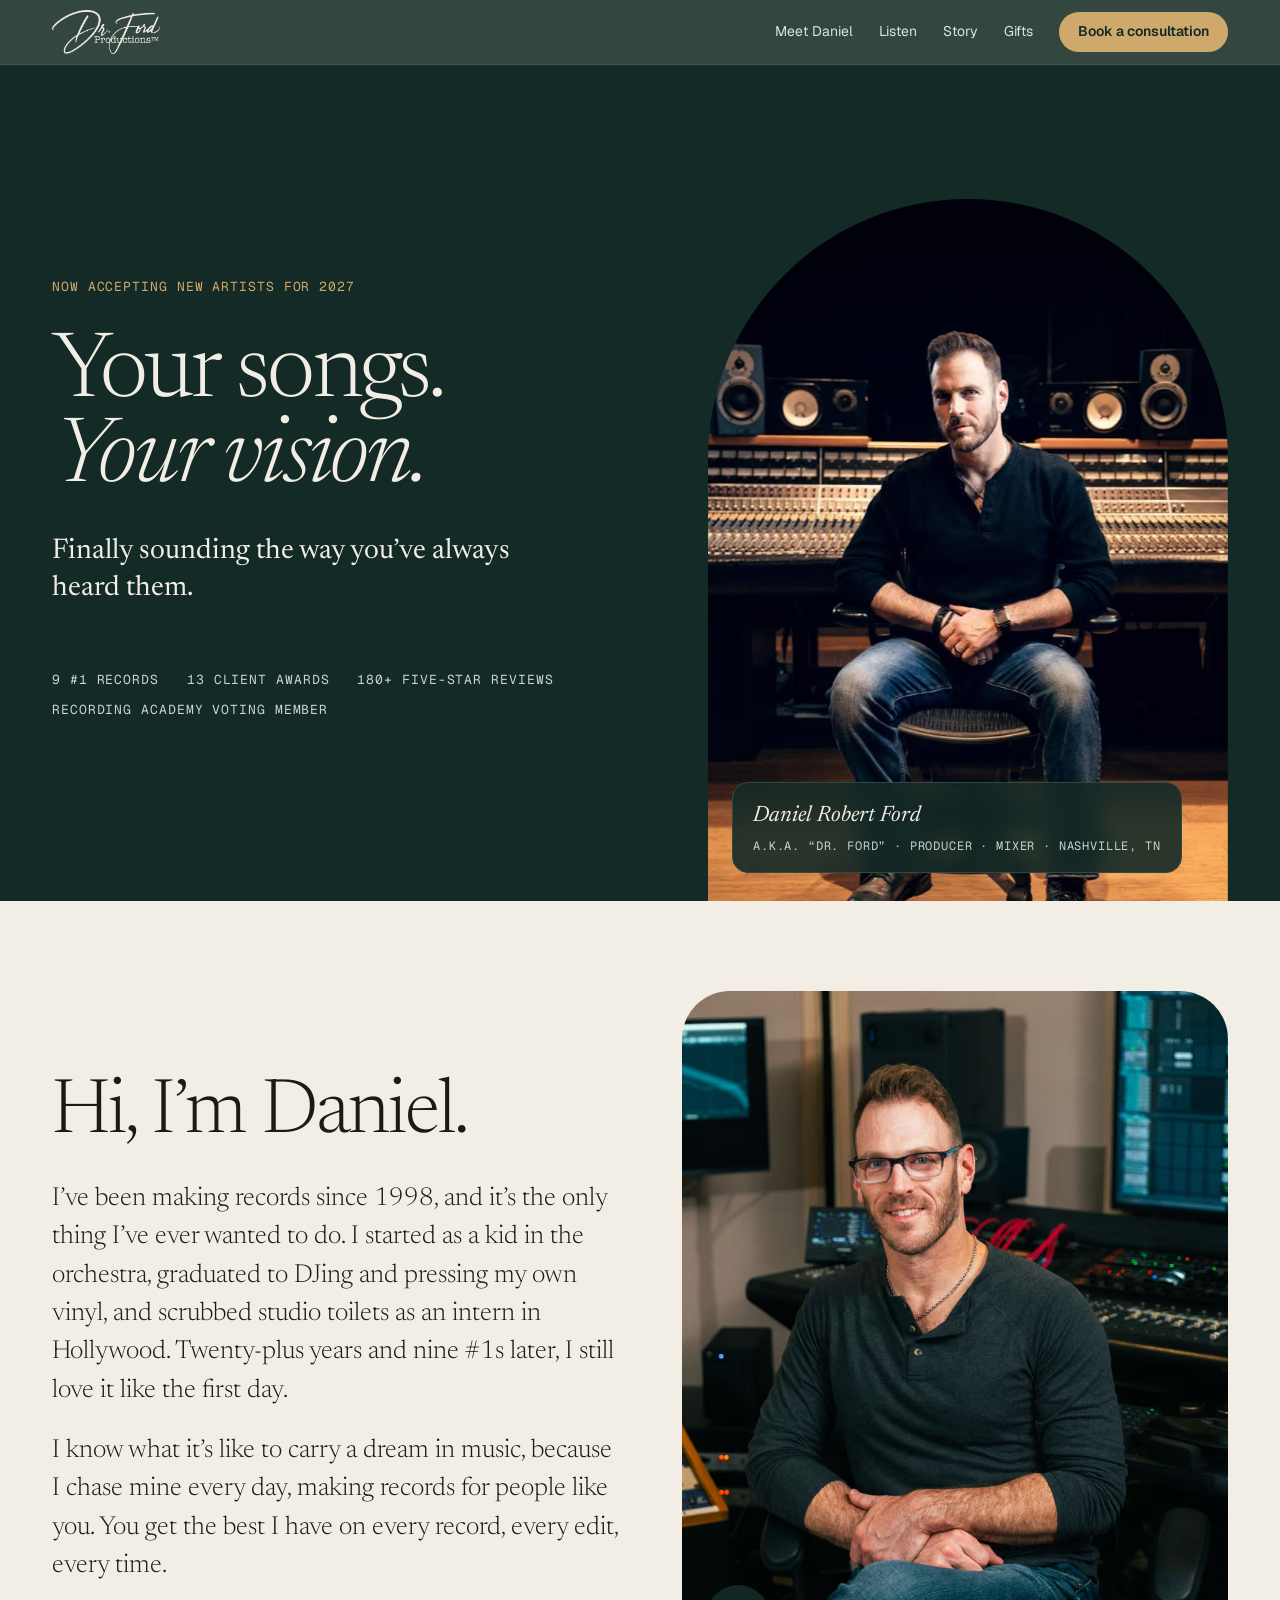
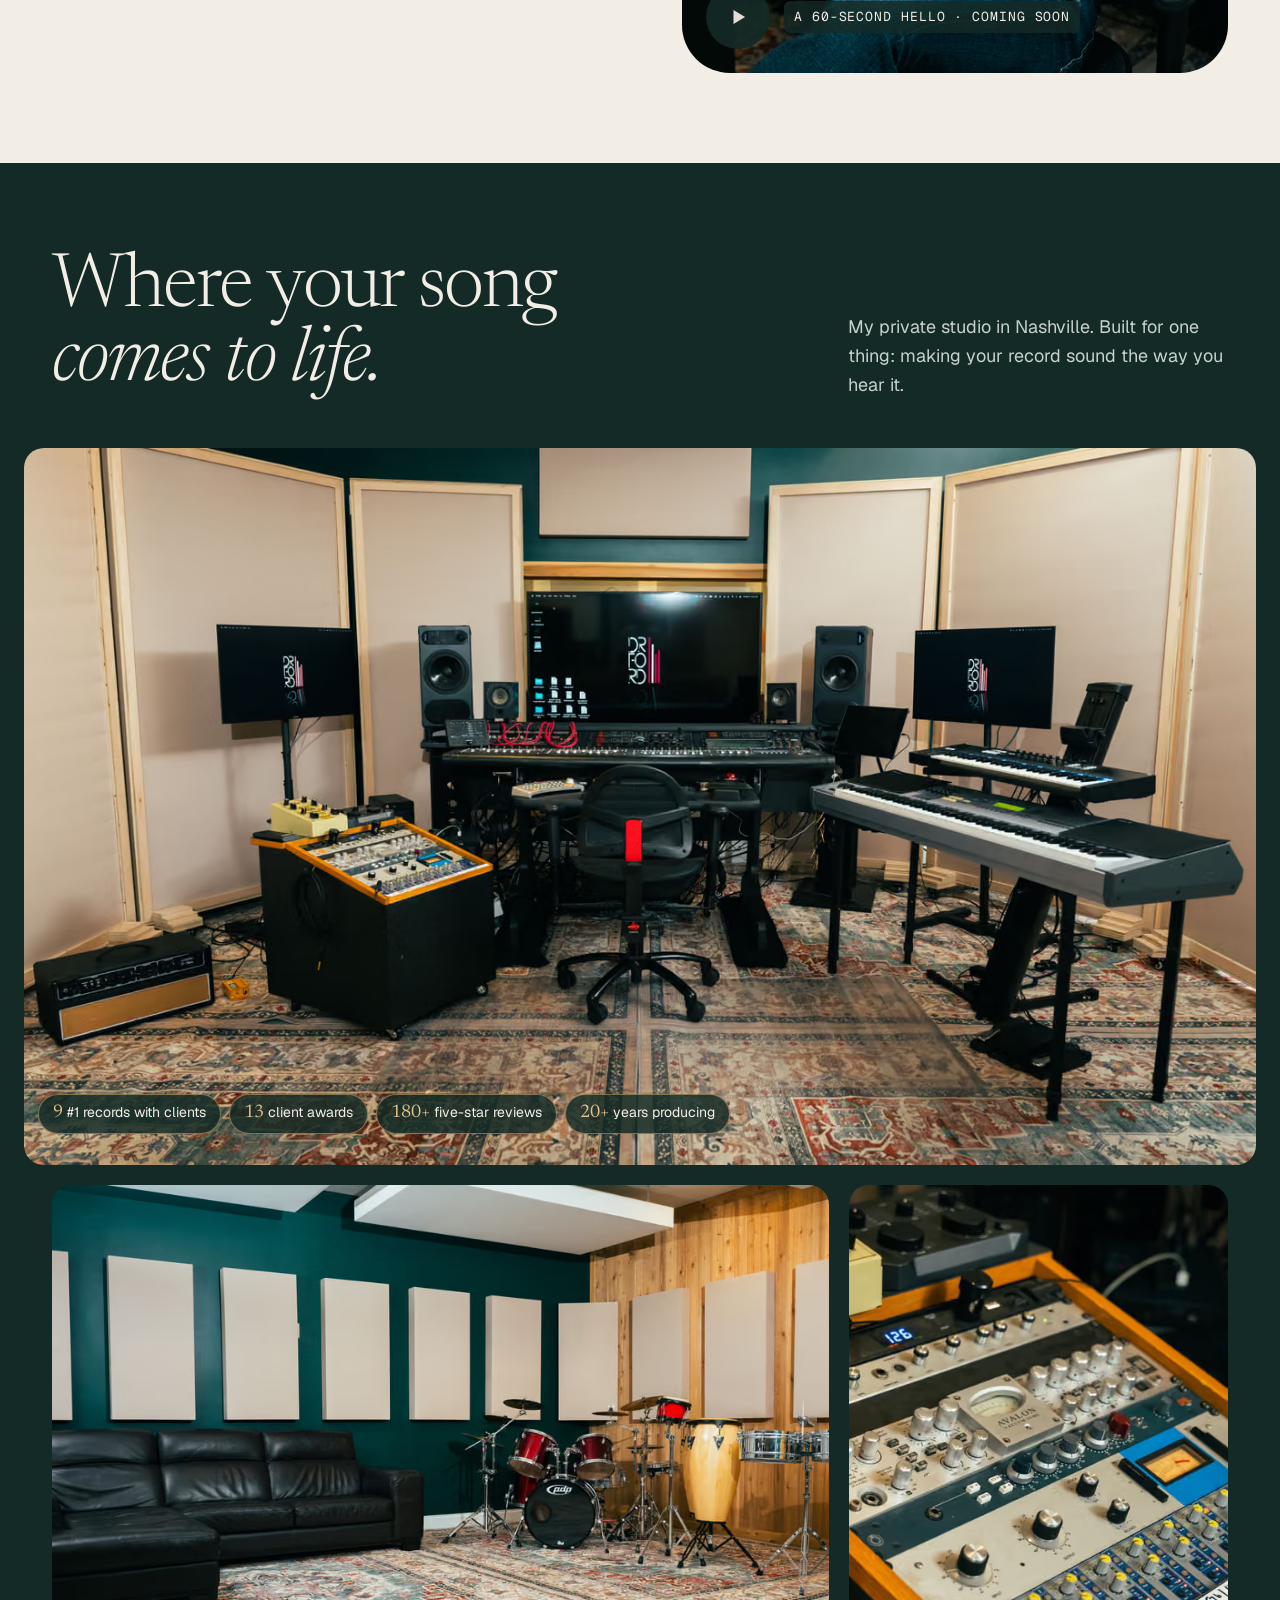
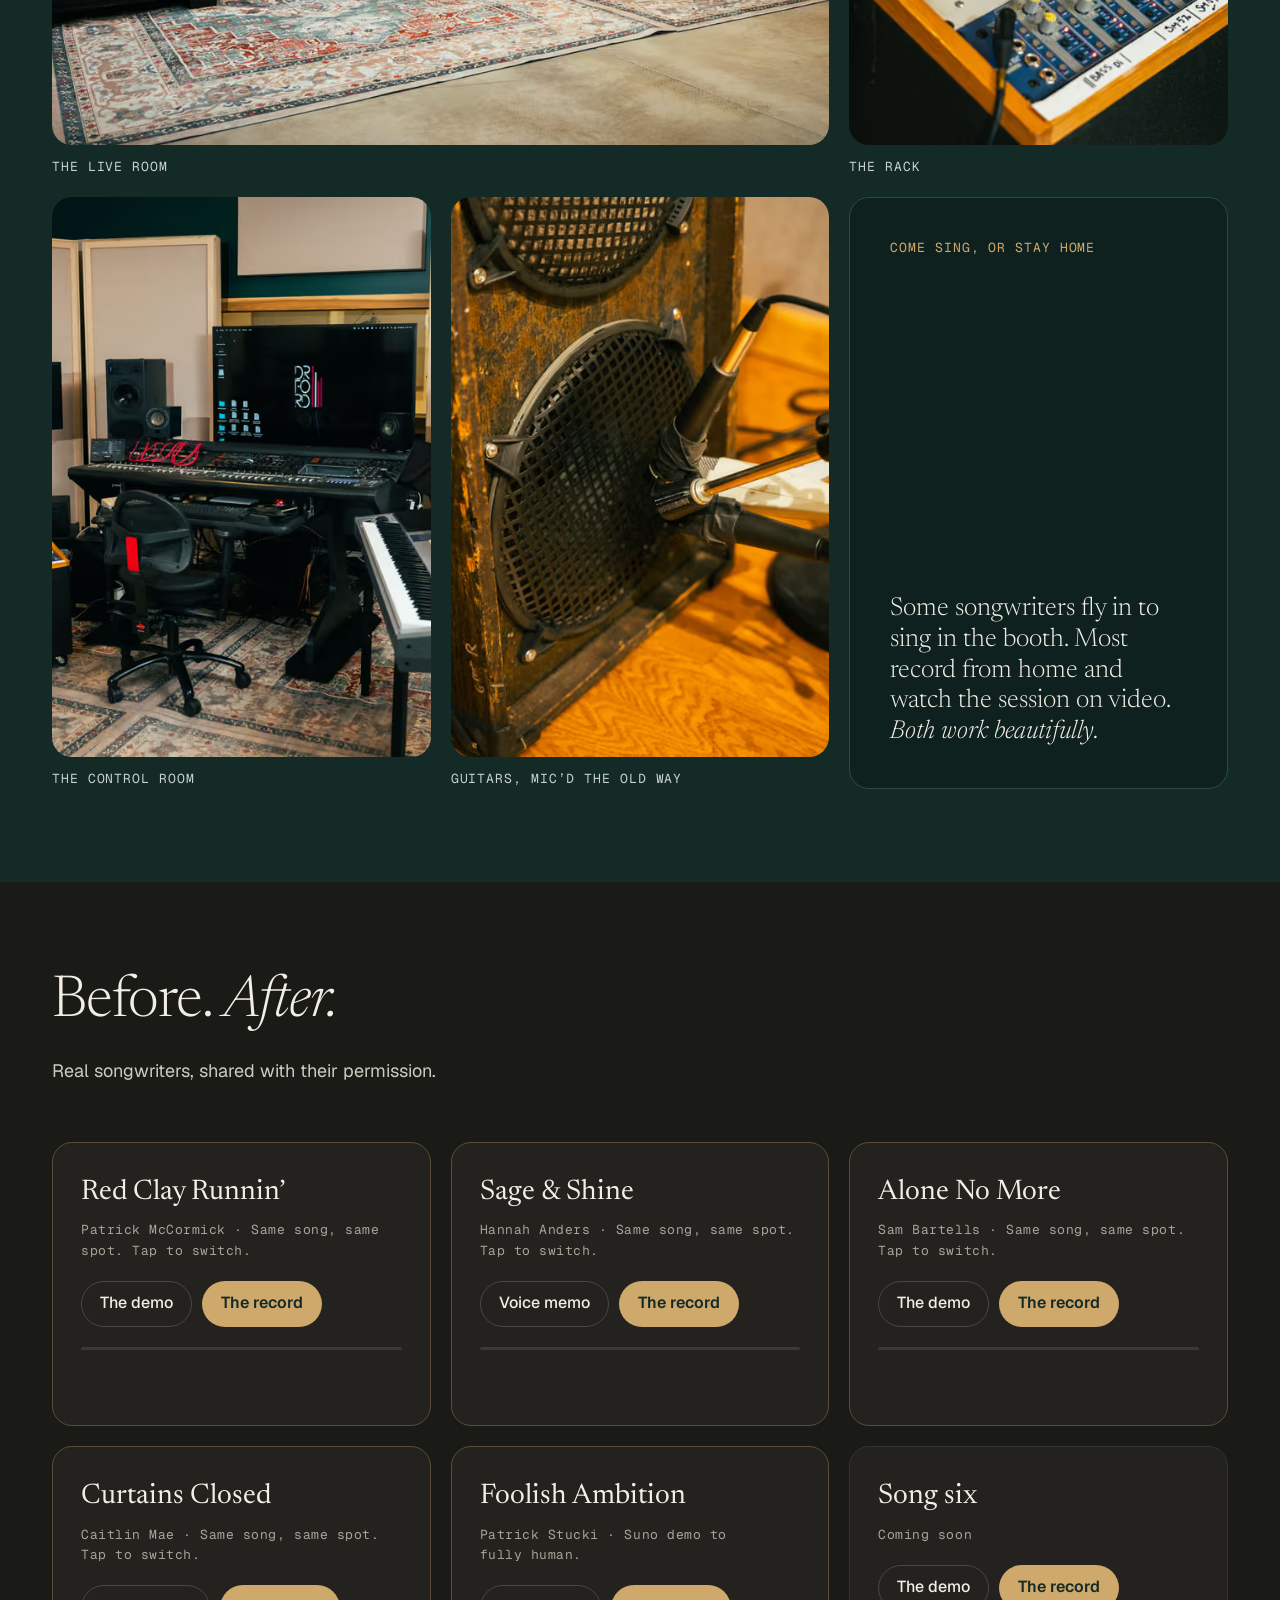
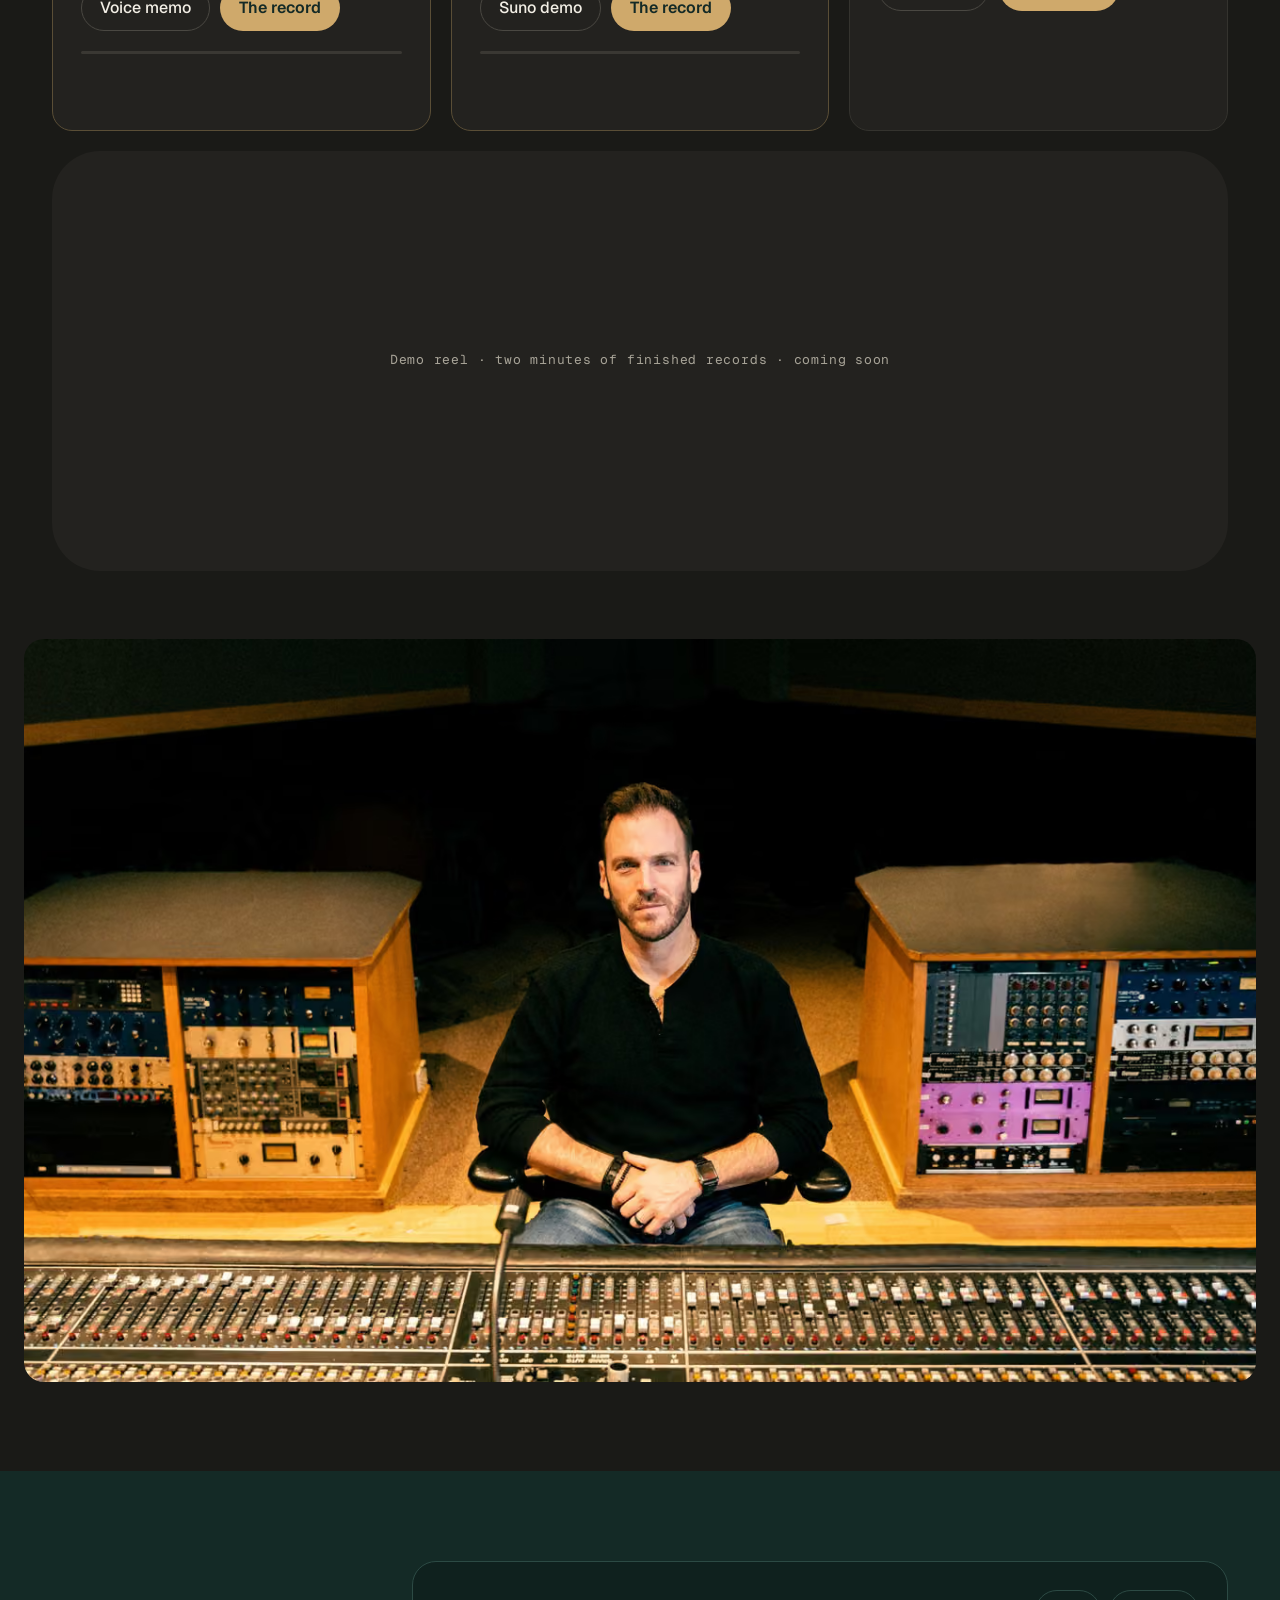
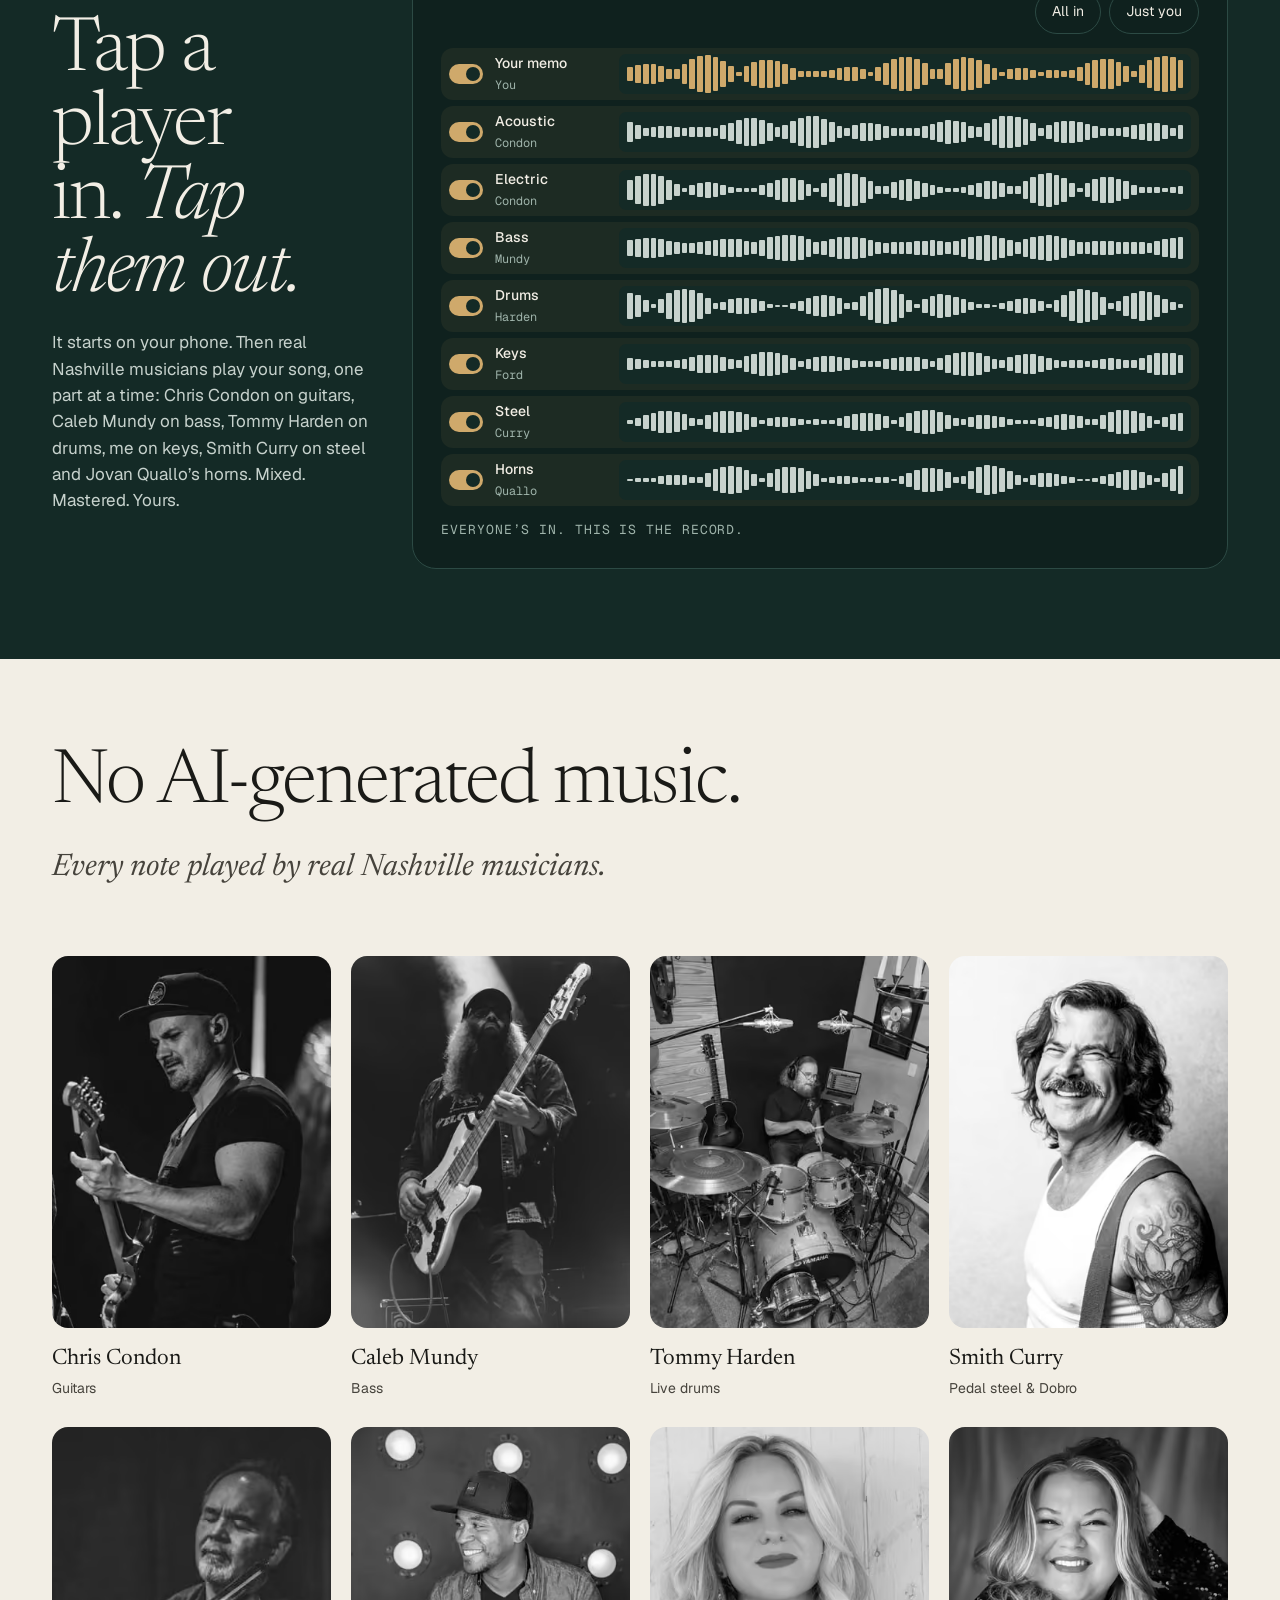
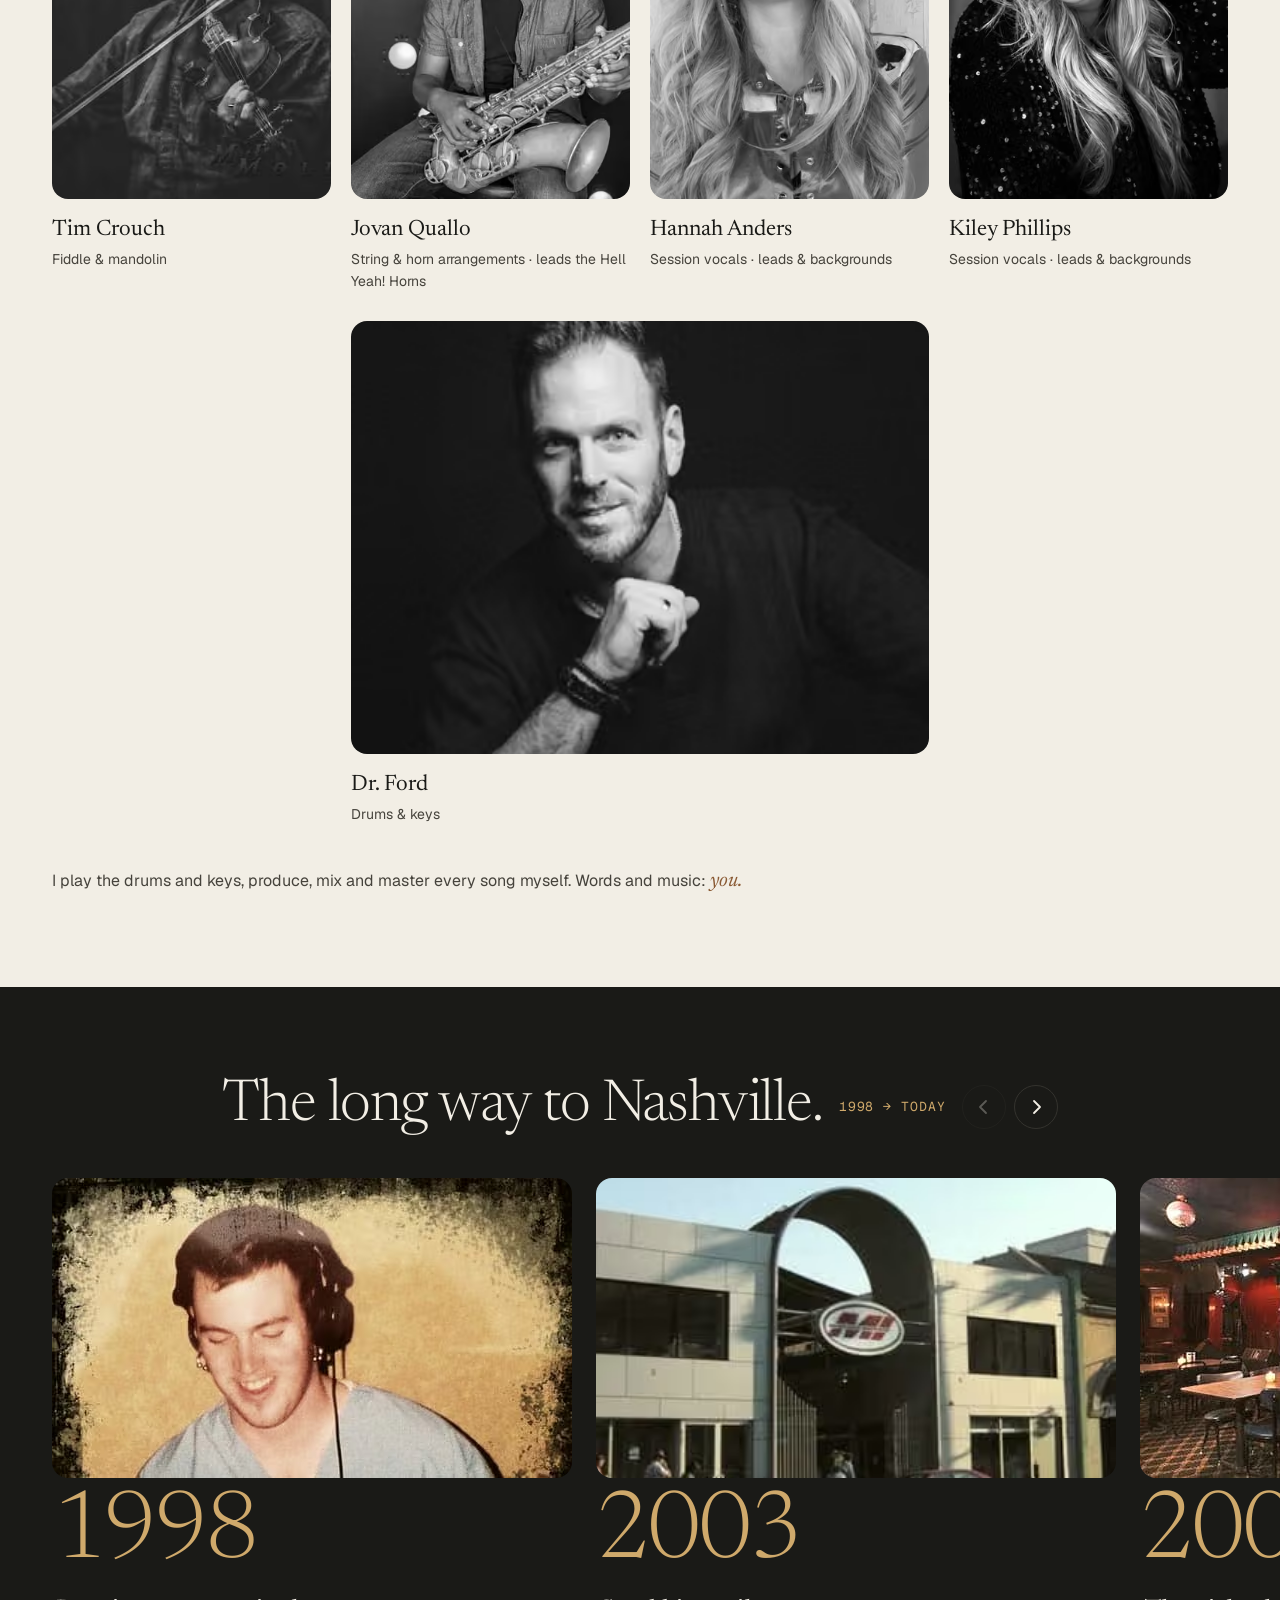
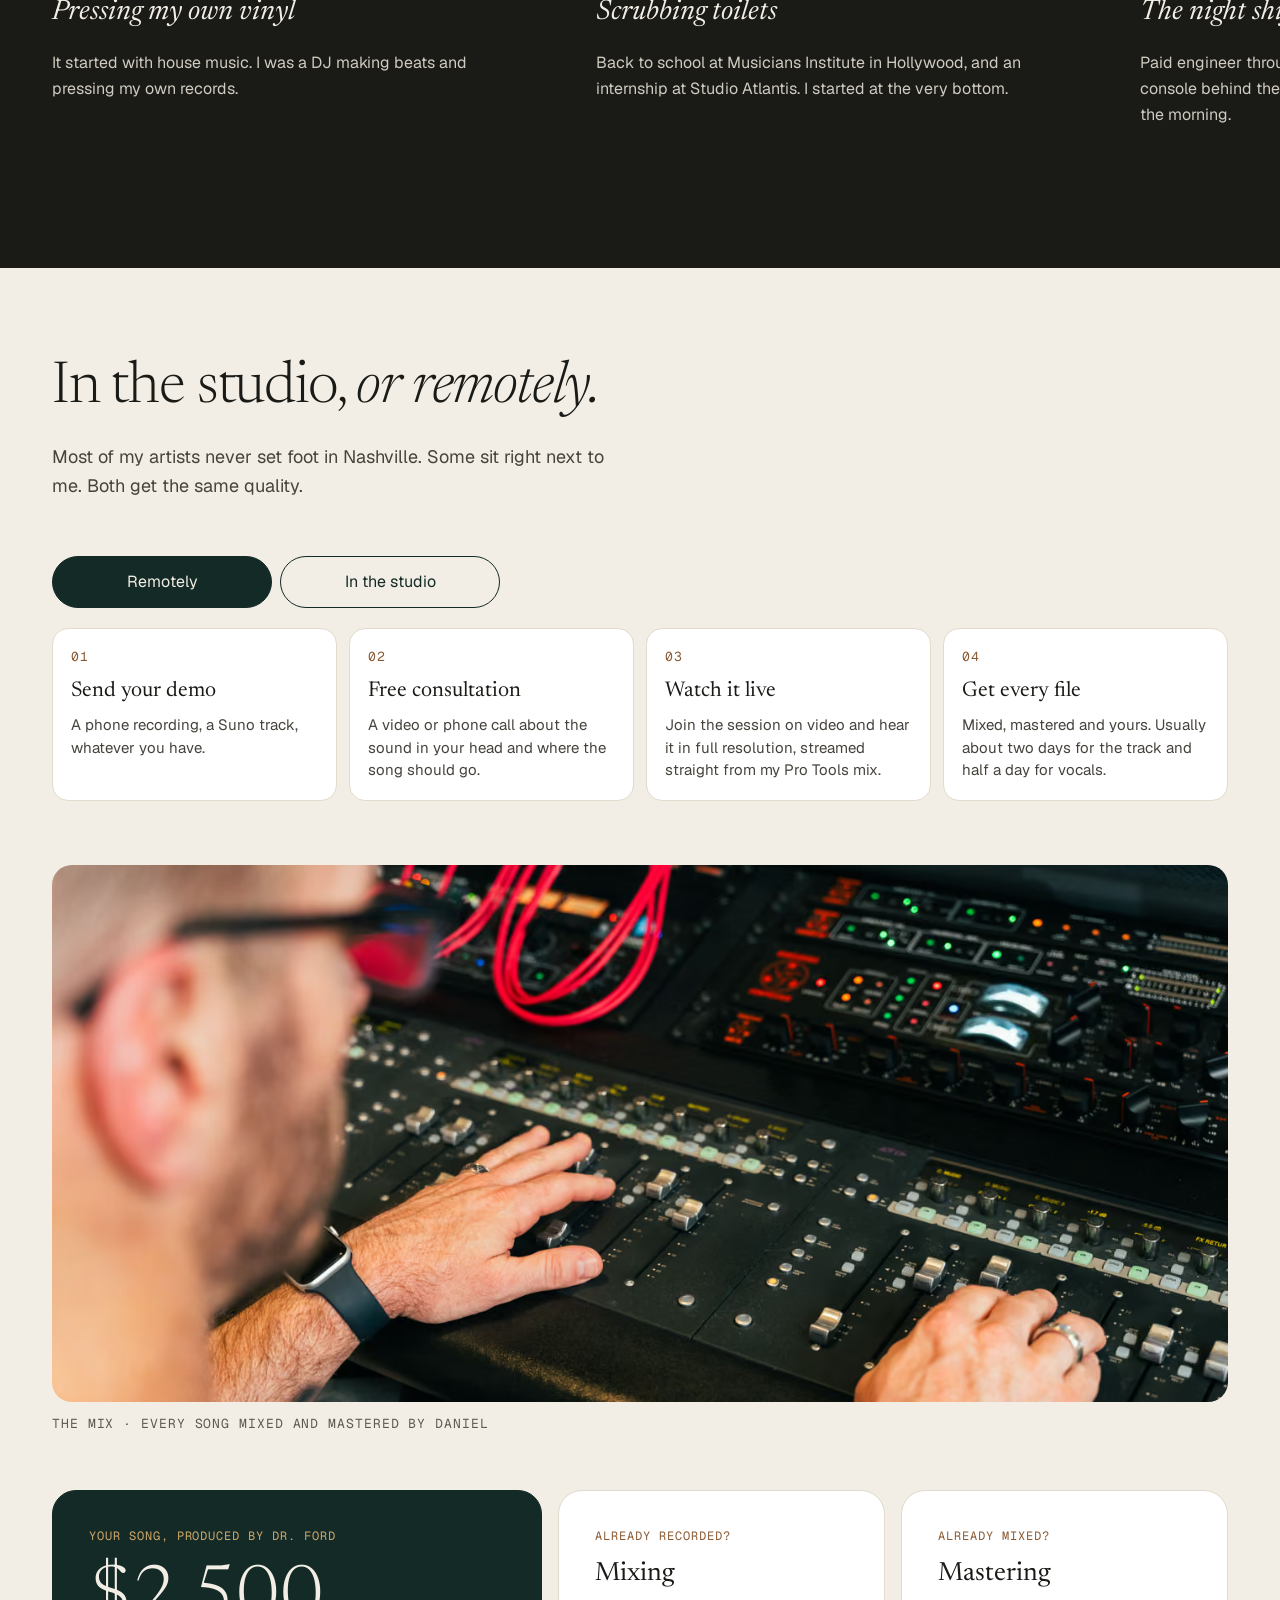
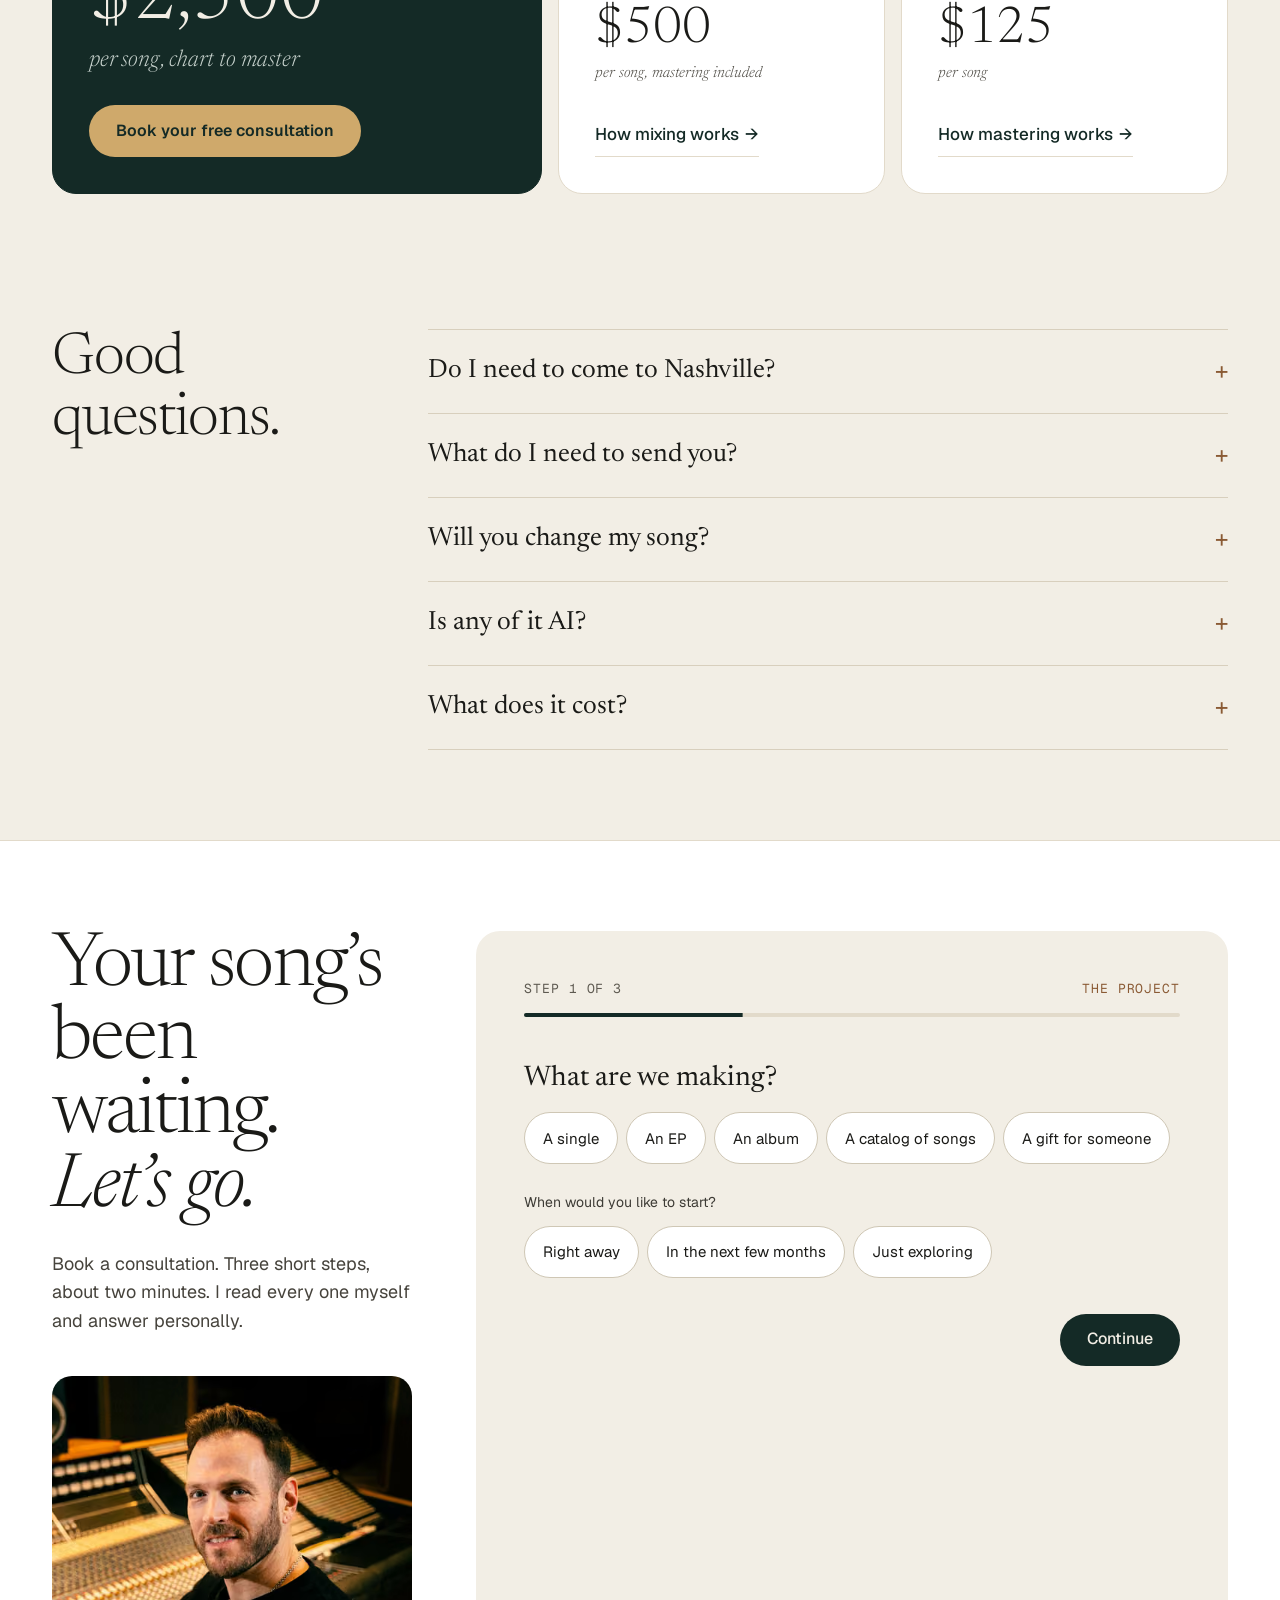
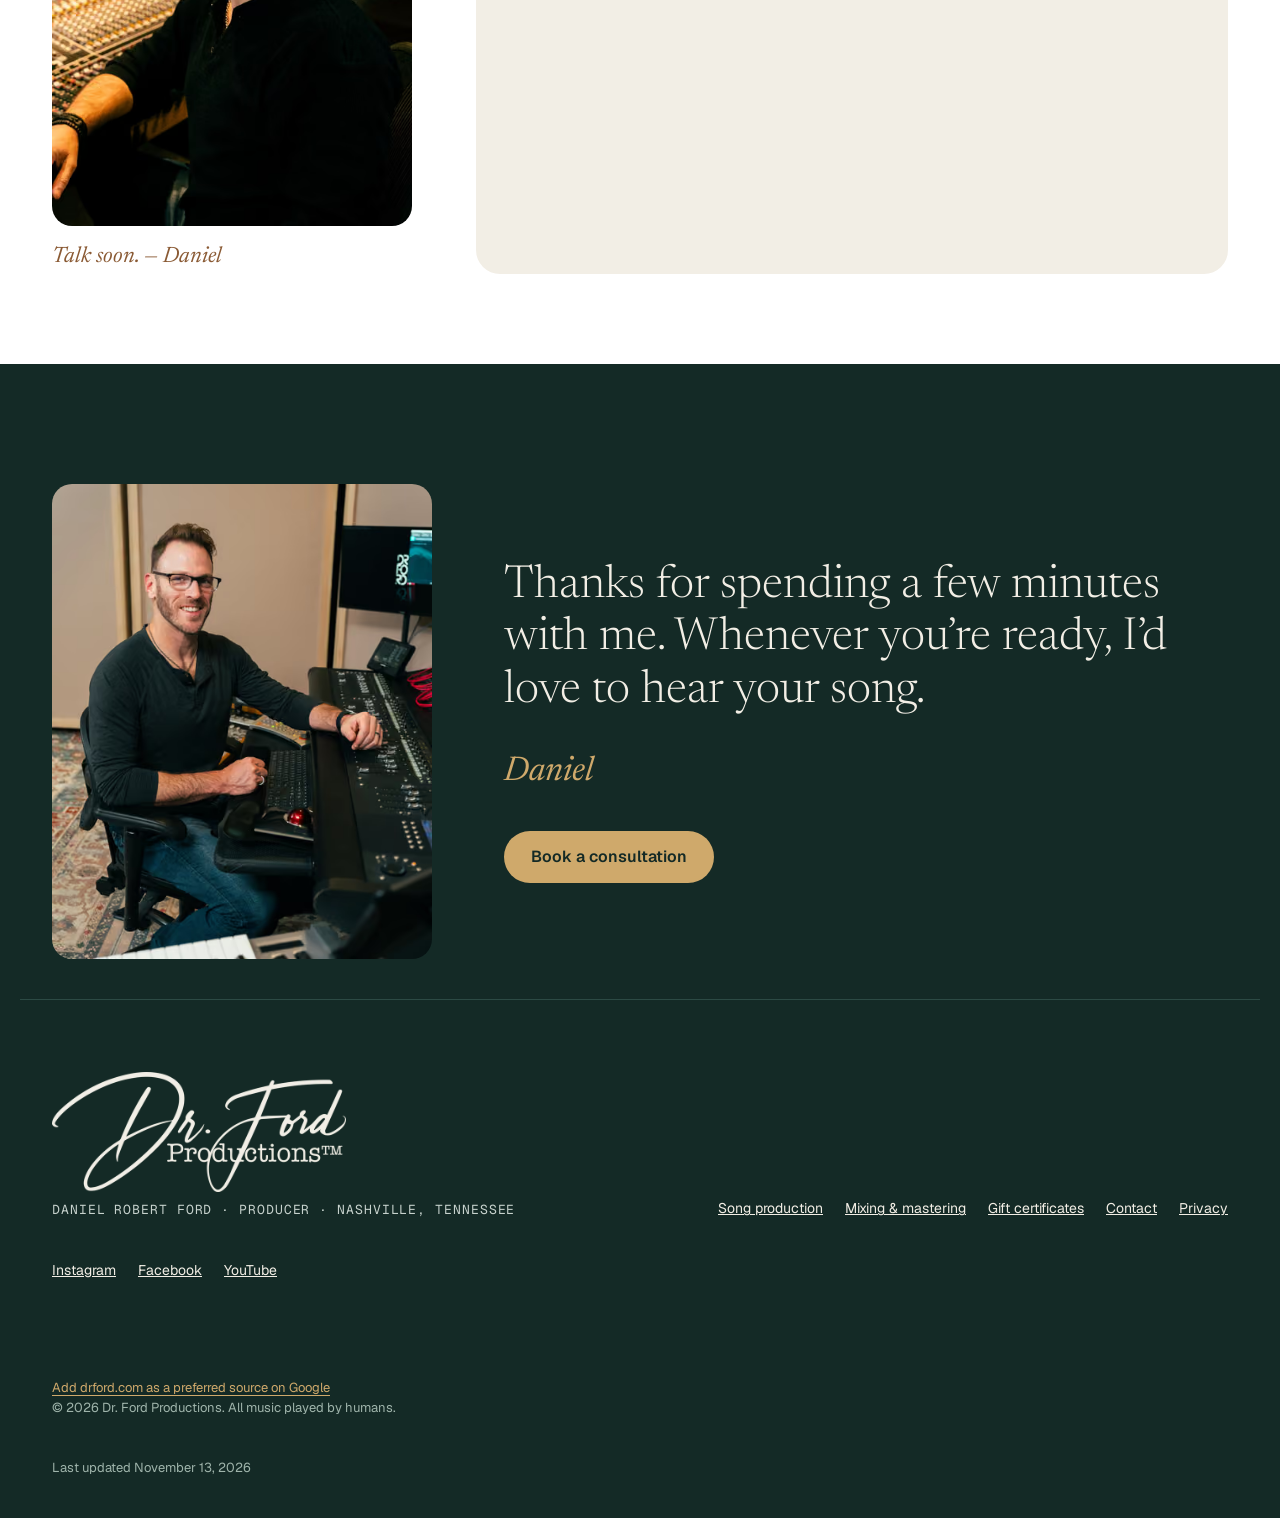
==== commit e8ab8b5a: "Studio section on green so light and dark sections alternate; swipe row keeps its left margin Co-Aut" ====
--- a/index.html
+++ b/index.html
@@ -33,7 +33,7 @@
 <link rel="preload" href="fonts/newsreader.woff2" as="font" type="font/woff2" crossorigin>
 <link rel="preload" href="fonts/geist.woff2" as="font" type="font/woff2" crossorigin>
 <link rel="preload" as="image" type="image/avif" fetchpriority="high" imagesrcset="img/hero-480.avif 480w, img/hero-800.avif 800w, img/hero-1200.avif 1200w" imagesizes="(max-width: 760px) 100vw, 50vw">
-<link rel="stylesheet" href="css/site.6ebf2b988b.css">
+<link rel="stylesheet" href="css/site.0601a07ad2.css">
 <script src="js/site.3f1f8235b1.js" defer></script>
 <script type="application/ld+json">
 {"@context":"https://schema.org","@graph":[{"@type":"WebSite","@id":"https://www.drford.com/#website","url":"https://www.drford.com/","name":"Dr. Ford","alternateName":["Dr. Ford Productions","drford.com"],"inLanguage":"en-US","publisher":{"@id":"https://www.drford.com/#business"}},{"@type":"WebPage","@id":"https://www.drford.com/#webpage","url":"https://www.drford.com/","name":"Dr. Ford · Country Record Producer in Nashville","isPartOf":{"@id":"https://www.drford.com/#website"},"about":{"@id":"https://www.drford.com/#daniel"},"mainEntity":{"@id":"https://www.drford.com/#business"},"primaryImageOfPage":{"@id":"https://www.drford.com/#portrait"},"inLanguage":"en-US","dateModified":"2026-11-13"},{"@type":"ImageObject","@id":"https://www.drford.com/#portrait","url":"https://www.drford.com/img/hero-1200.jpg","caption":"Daniel Robert Ford (Dr. Ford) at a recording console in Nashville","creditText":"Dr. Ford Productions"},{"@type":"Person","@id":"https://www.drford.com/#daniel","name":"Daniel Robert Ford","alternateName":["Dr. Ford","Daniel Ford","DrFord"],"description":"Daniel Robert Ford, known as Dr. Ford, is a Nashville record producer, mixer and mastering engineer who specializes in country music. He has made records since 1998, has produced or mixed 9 #1 records with clients, and is a voting member of the Recording Academy.","jobTitle":"Record producer, mixing and mastering engineer","image":{"@id":"https://www.drford.com/#portrait"},"url":"https://www.drford.com/","worksFor":{"@id":"https://www.drford.com/#business"},"homeLocation":{"@type":"City","name":"Nashville, Tennessee"},"memberOf":{"@type":"Organization","name":"The Recording Academy","url":"https://www.recordingacademy.com/"},"alumniOf":{"@type":"CollegeOrUniversity","name":"Musicians Institute","url":"https://www.mi.edu/"},"award":"MusicTech Magazine Award of Excellence (2011) for the Groove3 masterclass “From Drop to Top”","knowsAbout":["Country music production","Record production","Mixing","Mastering","Nashville session musicians","Songwriter demo production","Turning voice memos into finished records"],"sameAs":["https://www.instagram.com/drfordmusic/","https://www.facebook.com/drfordmusic","https://www.youtube.com/@drfordmusic","https://soundbetter.com/profiles/95203-drford"]},{"@type":"ProfessionalService","@id":"https://www.drford.com/#business","name":"Dr. Ford","alternateName":"Dr. Ford Productions","description":"Country record production in Nashville. Songwriters send a voice memo; real Nashville session musicians play the song, and Daniel Robert Ford produces, mixes and masters it into a finished record. Clients work remotely from anywhere or in person in Nashville.","url":"https://www.drford.com/","logo":"https://www.drford.com/icon.png","image":"https://www.drford.com/img/og.jpg","founder":{"@id":"https://www.drford.com/#daniel"},"foundingDate":"2009","priceRange":"From $2,500 per song","currenciesAccepted":"USD","address":{"@type":"PostalAddress","addressLocality":"Nashville","addressRegion":"TN","addressCountry":"US"},"areaServed":[{"@type":"City","name":"Nashville, Tennessee"},{"@type":"Country","name":"United States"},{"@type":"Place","name":"Worldwide (remote sessions)"}],"knowsAbout":["Country music","Record production","Mixing","Mastering"],"slogan":"Your songs. Your vision.","sameAs":["https://www.instagram.com/drfordmusic/","https://www.facebook.com/drfordmusic","https://www.youtube.com/@drfordmusic","https://soundbetter.com/profiles/95203-drford"],"hasOfferCatalog":{"@type":"OfferCatalog","name":"Record production services","itemListElement":[{"@type":"Offer","itemOffered":{"@type":"Service","name":"Song production, mixed and mastered","serviceType":"Record production","description":"Guitar, bass, drums and keys played by Nashville session musicians, your vocal produced and recorded (or your own files), mixing, mastering and a live session stream. Chart to master."},"priceSpecification":{"@type":"PriceSpecification","minPrice":2500,"priceCurrency":"USD","unitText":"per song"}},{"@type":"Offer","name":"Gift certificate: The First Song Experience","price":2500,"priceCurrency":"USD","itemOffered":{"@type":"Service","name":"A fully produced song, a welcome call, session video and lunch in Nashville"}},{"@type":"Offer","name":"Gift certificate: Mix and master","price":500,"priceCurrency":"USD","itemOffered":{"@type":"Service","name":"One song, mixed and mastered"}},{"@type":"Offer","name":"Gift certificate: Mastering","price":125,"priceCurrency":"USD","itemOffered":{"@type":"Service","name":"One song, mastered"}}]}},{"@type":"FAQPage","@id":"https://www.drford.com/#faq","isPartOf":{"@id":"https://www.drford.com/#webpage"},"mainEntity":[{"@type":"Question","name":"Do I need to come to Nashville?","acceptedAnswer":{"@type":"Answer","text":"No. Most of my artists work with me remotely and watch the session live, with full-resolution audio streamed from my mix. If you’re in Nashville, you’re welcome in the studio to sit in and sing in the booth."}},{"@type":"Question","name":"What do I need to send you?","acceptedAnswer":{"@type":"Answer","text":"Any demo: a phone recording, a Suno track, whatever you have. Lyrics help too."}},{"@type":"Question","name":"Will you change my song?","acceptedAnswer":{"@type":"Answer","text":"Only as much as you want. You decide how much I shape it, and we settle that in your free consultation."}},{"@type":"Question","name":"Is any of it AI?","acceptedAnswer":{"@type":"Answer","text":"No AI-generated music. Every note is played by real Nashville musicians."}},{"@type":"Question","name":"What does it cost?","acceptedAnswer":{"@type":"Answer","text":"Production is $2,500 a song, chart to master, and your vocal is included: I can produce and record it, or you can send your own. Steel, fiddle, strings, horns and session singers are optional and priced up front. Albums and catalogs get a custom program."}}]}]}
--- a/css/site.0601a07ad2.css
+++ b/css/site.0601a07ad2.css
@@ -0,0 +1,548 @@
+/* Dr. Ford — site styles. No external requests; fonts are self-hosted. */
+
+@font-face{font-family:"Newsreader";src:url("../fonts/newsreader.woff2") format("woff2");font-weight:300 500;font-style:normal;font-display:swap}
+@font-face{font-family:"Newsreader";src:url("../fonts/newsreader-italic.woff2") format("woff2");font-weight:300 400;font-style:italic;font-display:swap}
+@font-face{font-family:"Geist";src:url("../fonts/geist.woff2") format("woff2");font-weight:300 700;font-style:normal;font-display:swap}
+@font-face{font-family:"Geist Mono";src:url("../fonts/geist-mono.woff2") format("woff2");font-weight:400 500;font-style:normal;font-display:swap}
+
+:root{
+  --room:#142A26; --room-deep:#0F211E; --room-line:#2C4A44; --room-text:#C7D2CD; --room-muted:#9FB4AB;
+  --cream:#F2EEE5; --cream-2:#E9E3D6; --paper:#F7F4EC; --white:#FFFFFF;
+  --ink:#1A1A17; --ink-2:#3D3B35; --muted:#46433C; --muted-2:#5E5A51;
+  --walnut:#8A5A34; --brass:#CFA96B; --line:#E2DACA; --line-2:#D8CFBD; --night:#1A1A17; --night-2:#23221F; --night-line:#34332E; --night-text:#CFCBC0; --night-muted:#A8A498;
+  --serif:"Newsreader",Georgia,"Times New Roman",serif;
+  --sans:"Geist",system-ui,-apple-system,"Segoe UI",sans-serif;
+  --mono:"Geist Mono",ui-monospace,SFMono-Regular,Menlo,monospace;
+  --ease:cubic-bezier(.2,.7,.1,1); --ease-out:cubic-bezier(.23,1,.32,1);
+  --wrap:1240px; --gutter:32px; --header:64px;
+}
+
+*,*::before,*::after{box-sizing:border-box}
+html{-webkit-text-size-adjust:100%;text-size-adjust:100%;scroll-padding-top:calc(var(--header) + 12px)}
+@media (prefers-reduced-motion:no-preference){html{scroll-behavior:smooth}}
+body{margin:0;background:var(--cream);color:var(--ink);font-family:var(--sans);font-size:17px;line-height:1.55;-webkit-font-smoothing:antialiased;-moz-osx-font-smoothing:grayscale;text-rendering:optimizeLegibility}
+img,picture,video,svg{display:block;max-width:100%}
+img{height:auto}
+a{color:inherit}
+button,input,select,textarea{font:inherit;color:inherit}
+button{cursor:pointer}
+h1,h2,h3,p,figure,ol,ul,dl{margin:0}
+ol,ul{padding:0;list-style:none}
+:focus-visible{outline:2px solid var(--brass);outline-offset:3px;border-radius:4px}
+.sr-only{position:absolute!important;width:1px;height:1px;padding:0;margin:-1px;overflow:hidden;clip:rect(0 0 0 0);white-space:nowrap;border:0}
+.skip{position:absolute;left:16px;top:-60px;z-index:100;background:var(--brass);color:var(--room);padding:10px 16px;border-radius:999px;font-weight:600;text-decoration:none;transition:top .2s}
+.skip:focus{top:12px}
+
+.wrap{max-width:var(--wrap);margin-inline:auto;padding-inline:var(--gutter)}
+.serif{font-family:var(--serif)}
+.mono{font-family:var(--mono);letter-spacing:.07em;text-transform:uppercase;font-size:13px}
+em{font-style:italic}
+
+/* Section label: song-form rail with Nashville Number System chords */
+.rail{font-family:var(--mono);font-size:13px;letter-spacing:.1em;display:flex;flex-wrap:wrap;gap:6px 18px;align-items:center;margin-bottom:36px;color:var(--muted-2)}
+.rail b{font-weight:400;color:var(--walnut)}
+.on-dark .rail{color:var(--room-muted)} .on-dark .rail b{color:var(--brass)}
+.on-night .rail{color:var(--night-muted)} .on-night .rail b{color:var(--brass)}
+
+.display{font-family:var(--serif);font-weight:300;letter-spacing:-.02em;line-height:1}
+.h-xl{font-size:clamp(3.2rem,7.2vw,7rem);line-height:.93;letter-spacing:-.03em}
+.h-l{font-size:clamp(2.8rem,6vw,5.6rem);line-height:.96;letter-spacing:-.025em}
+.h-m{font-size:clamp(2.4rem,4.6vw,4.2rem);line-height:1.04}
+.lede{font-family:var(--serif);font-size:clamp(1.3rem,2vw,1.7rem);line-height:1.5;font-weight:300}
+.muted{color:var(--muted)}
+.section{padding-block:clamp(96px,12vw,150px)}
+
+.btn{display:inline-flex;align-items:center;justify-content:center;gap:10px;min-height:52px;padding:0 26px;border-radius:999px;text-decoration:none;font-size:16px;font-weight:500;border:1px solid transparent;transition:transform 160ms var(--ease-out),background-color .2s ease,color .2s ease,border-color .2s ease;white-space:nowrap;-webkit-tap-highlight-color:transparent}
+@media (hover:hover) and (pointer:fine){.btn:hover{transform:translateY(-1px)}}
+.btn-brass{background:var(--brass);color:var(--room);font-weight:600;text-decoration:none}
+.btn-brass:hover{background:#D9B67C}
+.btn-ghost{border-color:#5E7D74;color:var(--cream)}
+.btn-ghost:hover{border-color:var(--cream)}
+.btn-room{background:var(--room);color:var(--cream)}
+.btn-room:hover{background:#1C3832}
+.btn-line{border-color:var(--line-2);background:transparent;color:var(--ink)}
+
+/* Header */
+.site-header{position:sticky;top:env(safe-area-inset-top,0px);z-index:30;background:rgba(20,42,38,.86);-webkit-backdrop-filter:saturate(160%) blur(18px);backdrop-filter:saturate(160%) blur(18px);color:var(--cream);border-bottom:1px solid rgba(242,238,229,.08);transition:background-color .3s}
+.site-header.scrolled{background:rgba(15,33,30,.94)}
+.nav{min-height:var(--header);display:flex;flex-wrap:wrap;align-items:center;justify-content:space-between;gap:12px}
+.nav-logo img{height:44px;width:auto}
+.nav-links{display:flex;flex-wrap:wrap;align-items:center;gap:26px;font-size:14px}
+.nav-links a:not(.btn){color:#DCE3DF;text-decoration:none}
+.nav-links a:not(.btn):hover{color:var(--cream)}
+.nav-links .btn{min-height:40px;padding:0 18px;font-size:14px}
+@media (max-width:860px){.nav-links a:not(.btn){display:none}}
+
+/* Hero */
+.hero{background:var(--room);color:var(--cream);overflow:hidden}
+.hero-grid{display:flex;flex-wrap:wrap;align-items:stretch;gap:0 56px;min-height:min(860px,calc(100svh - var(--header)))}
+.hero-copy{flex:1 1 520px;min-width:0;display:flex;flex-direction:column;justify-content:center;padding-block:clamp(56px,8vw,96px) 64px}
+.hero-kicker{color:var(--brass);margin-bottom:34px}
+.hero-sub{margin-top:30px;max-width:500px;font-family:var(--serif);font-size:clamp(1.35rem,2.2vw,1.85rem);line-height:1.3}
+.hero-ctas{margin-top:40px;display:flex;flex-wrap:wrap;gap:12px}
+.hero-proof{margin-top:64px;display:flex;flex-wrap:wrap;gap:10px 28px;color:#C9D3CE;font-size:13px}
+.hero-photo{flex:1 1 440px;min-width:0;position:relative;display:flex;flex-direction:column;justify-content:flex-end;padding-top:48px}
+.hero-photo .frame{overflow:hidden;border-radius:300px 300px 0 0;height:min(760px,78svh)}
+.hero-photo img{width:100%;height:112%;object-fit:cover;object-position:50% 0%;will-change:transform}
+.hero-tag{position:absolute;left:24px;bottom:28px;background:rgba(20,42,38,.9);-webkit-backdrop-filter:blur(10px);backdrop-filter:blur(10px);border:1px solid var(--room-line);border-radius:16px;padding:16px 20px}
+.hero-tag p:first-child{font-family:var(--serif);font-size:22px;font-style:italic}
+.hero-tag p:last-child{margin-top:4px;font-size:12px;color:#C9D3CE}
+@media (max-width:760px){.hero-grid{min-height:0}.hero-photo{order:-1;flex-basis:100%;padding-top:20px}.hero-photo .frame{height:56svh;min-height:380px;border-radius:200px 200px 24px 24px}.hero-copy{padding-block:40px 56px}.hero-kicker{margin-bottom:20px}.hero-proof{margin-top:40px}}
+
+/* Hello */
+.split{display:flex;flex-wrap:wrap;gap:64px;align-items:center}
+.split > *{min-width:0}
+.hello-copy{flex:1 1 480px}
+.hello-copy .lede+.lede{margin-top:22px}
+.signature{margin-top:34px;font-family:var(--serif);font-size:34px;font-style:italic;color:var(--walnut)}
+.hello-media{flex:1 1 460px;position:relative;aspect-ratio:4/5;border-radius:20px;overflow:hidden;background:#E6DFD0}
+.hello-media img{width:100%;height:100%;object-fit:cover}
+.hello-label{position:absolute;left:24px;bottom:24px;display:flex;align-items:center;gap:14px}
+.play{width:64px;height:64px;border-radius:999px;border:0;background:var(--room);color:var(--cream);display:grid;place-items:center;flex:none}
+.play[disabled]{cursor:default;opacity:.92}
+.hello-label .mono{background:rgba(20,42,38,.8);color:var(--cream);padding:6px 10px;border-radius:6px}
+
+/* Shape selector */
+.band-white{background:var(--white);border-block:1px solid var(--line)}
+.shape-grid{display:flex;flex-wrap:wrap;gap:56px}
+.shape-grid > div{flex:1 1 440px;min-width:0}
+.shape-card{background:var(--cream);border-radius:24px;padding:32px}
+.chips-row{display:flex;flex-wrap:wrap;gap:8px}
+.toggle{min-height:46px;padding:0 18px;border-radius:999px;border:1px solid var(--room);background:transparent;color:var(--room);font-size:15px;transition:background-color .25s,color .25s}
+.toggle[aria-pressed="true"]{background:var(--room);color:var(--cream)}
+.shape-text{margin-top:28px;font-family:var(--serif);font-size:27px;line-height:1.3;min-height:3.9em}
+.shape-note{margin-top:18px;color:var(--muted-2)}
+.wide-photo{margin-top:64px}
+.wide-photo img{width:100%;height:clamp(340px,42vw,600px);object-fit:cover;border-radius:20px}
+figcaption.mono{margin-top:12px;color:var(--muted-2)}
+
+/* Pinned session: voice memo becomes a record */
+.on-dark{background:var(--room);color:var(--cream)}
+.pin{position:relative;height:300vh}
+.pin-stage{position:sticky;top:var(--header);height:calc(100vh - var(--header));min-height:640px;display:flex;flex-wrap:wrap;align-items:center;align-content:center;gap:48px}
+.pin-copy{flex:1 1 340px;min-width:0}
+.steps{display:flex;flex-direction:column;gap:14px}
+.steps p{font-family:var(--serif);font-weight:300;font-size:clamp(1.7rem,3.1vw,2.8rem);line-height:1.1;opacity:.34;transition:opacity .45s var(--ease)}
+.steps p.active{opacity:1}
+.console{flex:999 1 560px;min-width:0;background:var(--room-deep);border:1px solid var(--room-line);border-radius:24px;padding:28px}
+.console-top{display:flex;justify-content:space-between;gap:12px;margin-bottom:20px;color:var(--room-muted)}
+.console-top .pct{color:var(--brass)}
+.lanes{display:flex;flex-direction:column;gap:10px}
+.lane{display:flex;align-items:center;gap:14px;opacity:.06;transform:translate3d(32px,0,0);transition:opacity .35s var(--ease),transform .35s var(--ease)}
+.lane.on{opacity:1;transform:none}
+.lane-name{flex:0 0 136px;font-family:var(--mono);font-size:11px;letter-spacing:.04em;color:var(--room-text)}
+.wave{flex:1 1 auto;min-width:0;height:42px;display:flex;align-items:center;gap:2px;overflow:hidden;background:var(--room);border-radius:7px;padding:0 8px}
+.wave i{flex:1 1 0;min-width:2px;border-radius:1px;background:#DCE3DF;transition:background-color .4s}
+.lane.memo .wave i,.console.done .wave i{background:var(--brass)}
+@media (max-width:640px){.lane-name{flex-basis:96px;font-size:10px}.console{padding:18px}.wave{height:30px}.pin-stage{gap:24px}}
+
+/* The room */
+.room-head{display:flex;flex-wrap:wrap;justify-content:space-between;align-items:flex-end;gap:16px 48px;margin-bottom:48px}
+.room-head p{max-width:380px;font-size:18px;line-height:1.6}
+.bleed{padding-inline:clamp(12px,2vw,24px)}
+.bleed img{width:100%;height:clamp(420px,56vw,900px);object-fit:cover;border-radius:20px}
+.gallery{margin-top:20px;display:grid;grid-template-columns:repeat(auto-fit,minmax(300px,1fr));gap:20px;padding-bottom:20px}
+.gallery img{width:100%;height:560px;object-fit:cover;border-radius:20px}
+.gallery .span2{grid-column:span 2}
+@media (max-width:700px){.gallery .span2{grid-column:auto}.gallery img{height:440px}}
+.note-card{background:var(--room);color:var(--cream);border-radius:20px;padding:40px;min-height:560px;display:flex;flex-direction:column;justify-content:space-between}
+.note-card .mono{color:var(--brass)}
+.note-card p:last-child{font-family:var(--serif);font-size:clamp(1.45rem,2vw,1.9rem);line-height:1.2;font-weight:300}
+@media (max-width:700px){.note-card{min-height:auto;gap:48px}}
+
+/* Band */
+.band-sub{margin:22px 0 64px;font-family:var(--serif);font-style:italic;font-size:clamp(1.4rem,2.4vw,2rem);color:var(--muted)}
+.band-grid{display:grid;grid-template-columns:repeat(auto-fill,minmax(240px,1fr));gap:28px 20px}
+.band-grid img{width:100%;aspect-ratio:3/4;object-fit:cover;border-radius:16px}
+.band-grid figcaption{margin-top:14px}
+.band-grid figcaption strong{display:block;font-family:var(--serif);font-weight:400;font-size:22px}
+.band-grid figcaption span{display:block;margin-top:2px;font-size:14px;color:var(--muted)}
+.band-foot{margin-top:40px;font-size:16px;color:var(--muted)}
+.band-foot em{font-family:var(--serif);font-size:20px;color:var(--walnut)}
+
+/* Listen */
+.on-night{background:var(--night);color:var(--cream)}
+.listen-hero{padding:clamp(12px,2vw,24px) clamp(12px,2vw,24px) 0}
+.listen-hero img{width:100%;height:clamp(420px,58vw,920px);object-fit:cover;object-position:50% 35%;border-radius:20px}
+.cards-3{display:grid;grid-template-columns:repeat(auto-fit,minmax(300px,1fr));gap:20px}
+.ab-card{background:var(--night-2);border:1px solid var(--night-line);border-radius:20px;padding:28px}
+.ab-card .mono{color:var(--night-muted);margin-bottom:20px;text-transform:none;letter-spacing:.04em}
+.ab-btns{display:flex;flex-wrap:wrap;gap:10px}
+.ab-btns .btn{min-height:46px;padding:0 18px}
+.ab-btns .btn-dark{border-color:#4A4842;color:var(--cream);background:transparent}
+.soon{display:grid;place-items:center;text-align:center;padding:28px;border-radius:20px;font-family:var(--mono);font-size:13px;letter-spacing:.06em;line-height:1.7}
+.soon.dark{background:var(--night-2);color:var(--night-muted);min-height:420px;margin-top:20px}
+.soon.light{background:#E6DFD0;color:var(--muted);min-height:260px}
+
+/* Proof */
+.stats{display:grid;grid-template-columns:repeat(auto-fit,minmax(210px,1fr));gap:40px 24px;padding-bottom:80px}
+.stat{border-top:2px solid var(--walnut);padding-top:20px}
+.stat b{display:block;font-family:var(--serif);font-weight:300;font-size:88px;line-height:1}
+.stat span{display:block;margin-top:10px;color:var(--muted)}
+.story-card{background:var(--white);border:1px solid var(--line);border-radius:20px;padding:32px;font-family:var(--serif);font-size:24px;line-height:1.4}
+.press{margin-top:36px;color:var(--muted-2)}
+
+/* Timeline */
+.pin-h{position:relative;height:420vh}
+.pin-h-stage{position:sticky;top:var(--header);height:calc(100vh - var(--header));min-height:700px;overflow:hidden;display:flex;flex-direction:column;justify-content:center}
+.tl-head{display:flex;flex-wrap:wrap;justify-content:space-between;align-items:flex-end;gap:16px;margin-bottom:40px}
+.tl-year{color:var(--brass)}
+.tl-view{width:100%;overflow:hidden}
+.tl-track{display:flex;gap:24px;width:max-content;padding-inline:max(var(--gutter),calc((100vw - var(--wrap))/2 + var(--gutter)));will-change:transform}
+.tl-card{flex:0 0 min(520px,82vw);display:flex;flex-direction:column;gap:16px}
+.tl-card img{width:100%;aspect-ratio:520/300;object-fit:cover;border-radius:16px;background:#262521}
+.tl-card .yr{font-family:var(--serif);font-weight:300;font-size:clamp(64px,8vw,96px);line-height:.85;letter-spacing:-.03em;color:var(--brass)}
+.tl-card h3{font-family:var(--serif);font-weight:400;font-style:italic;font-size:28px}
+.tl-card p{max-width:460px;font-size:16px;line-height:1.6;color:var(--night-text)}
+.tl-bar{margin-top:32px;height:2px;background:var(--night-line);border-radius:2px;overflow:hidden}
+.tl-bar i{display:block;height:100%;width:100%;background:var(--brass);transform-origin:0 50%;transform:scaleX(0)}
+/* Without JS, or with reduced motion: a swipeable row instead of the pinned scroll */
+.no-pin .pin-h{height:auto}
+.no-pin .pin-h-stage{position:static;height:auto;min-height:0;padding-block:clamp(96px,12vw,140px)}
+.no-pin .tl-view{overflow-x:auto;scroll-snap-type:x mandatory;-webkit-overflow-scrolling:touch;padding-bottom:16px}
+.no-pin .tl-card{scroll-snap-align:start}
+.no-pin .tl-bar{display:none}
+.no-pin .pin{height:auto}
+.no-pin .pin-stage{position:static;height:auto;min-height:0;padding-block:clamp(96px,12vw,140px)}
+.no-pin .lane{opacity:1;transform:none}
+.no-pin .steps p{opacity:1}
+
+/* Process + price */
+.process{display:grid;grid-template-columns:repeat(auto-fit,minmax(230px,1fr));gap:32px}
+.process .mono{color:var(--walnut)}
+.process strong{display:block;margin:12px 0 8px;font-family:var(--serif);font-weight:400;font-size:26px}
+.process p:last-child{color:var(--muted)}
+.price{margin-top:72px;background:var(--room);color:var(--cream);border-radius:24px;padding:clamp(32px,5vw,64px);display:flex;flex-wrap:wrap;gap:40px;justify-content:space-between;align-items:flex-end}
+.price .from{font-family:var(--serif);font-weight:300;font-size:clamp(3rem,6vw,5.2rem);line-height:1}
+.price .from em{font-size:.42em}
+.price .label,.price .desc{color:var(--room-text)}
+.price .desc{max-width:400px;margin-bottom:22px}
+
+/* Gifts */
+.gifts{background:var(--cream-2)}
+.gift{background:var(--paper);border:1px solid var(--line-2);border-radius:18px;padding:32px;display:flex;flex-direction:column;gap:12px}
+.gift .mono{color:var(--walnut);font-size:12px}
+.gift strong{font-family:var(--serif);font-weight:400;font-size:28px}
+.gift p{color:var(--muted)}
+.gift .amt{margin-top:auto;padding-top:12px;font-family:var(--serif);font-weight:300;font-size:40px;color:var(--ink)}
+.gift.feature{background:var(--room);border-color:var(--room);color:var(--cream)}
+.gift.feature .mono{color:var(--brass)}
+.gift.feature p{color:var(--room-text)}
+.gift.feature .amt{color:var(--cream)}
+.gift-top{display:flex;justify-content:space-between;align-items:flex-start;gap:12px}
+.gift-top img{height:40px;width:auto;opacity:.9}
+.fineprint{margin-top:28px;font-size:14px;color:var(--muted)}
+
+/* FAQ */
+.faq-grid{display:flex;flex-wrap:wrap;gap:56px}
+.faq-grid > div:first-child{flex:1 1 320px;min-width:0}
+.faq-grid > div:last-child{flex:999 1 560px;min-width:0}
+.faq-photo{margin-top:40px;max-width:420px}
+.faq-photo img{aspect-ratio:4/5;object-fit:cover;border-radius:20px;width:100%}
+details{border-top:1px solid var(--line-2)}
+details:last-child{border-bottom:1px solid var(--line-2)}
+summary{list-style:none;cursor:pointer;display:flex;justify-content:space-between;gap:24px;align-items:center;padding:26px 0;font-family:var(--serif);font-size:26px;line-height:1.2}
+summary::-webkit-details-marker{display:none}
+summary::after{content:"+";font-family:var(--sans);font-size:24px;color:var(--walnut);flex:none;transition:transform .2s var(--ease-out)}
+details[open] summary::after{transform:rotate(45deg)}
+details p{padding-bottom:26px;font-size:17px;color:var(--muted)}
+
+/* Consultation form */
+.consult{background:var(--white);border-top:1px solid var(--line)}
+.consult-grid{display:flex;flex-wrap:wrap;gap:64px}
+.consult-grid > div{flex:1 1 360px;min-width:0}
+.consult-grid form{flex:999 1 560px;min-width:0}
+.consult-photo{margin-top:40px;max-width:420px}
+.consult-photo img{aspect-ratio:4/5;object-fit:cover;border-radius:20px;width:100%}
+.consult-photo figcaption{margin-top:14px;font-family:var(--serif);font-style:italic;font-size:22px;color:var(--walnut)}
+.form{background:var(--cream);border-radius:24px;padding:clamp(24px,4vw,48px)}
+.progress-head{display:flex;justify-content:space-between;gap:12px;margin-bottom:14px;color:var(--muted-2)}
+.progress-head .step-name{color:var(--walnut)}
+.progress{height:4px;background:var(--line);border-radius:4px;margin-bottom:40px;overflow:hidden}
+.progress i{display:block;height:100%;background:var(--room);transform-origin:0 50%;transform:scaleX(.3334);transition:transform .45s var(--ease)}
+.step{display:flex;flex-direction:column;gap:28px;border:0;margin:0;padding:0;min-width:0}
+.js .step:not(.current){display:none}
+.no-js .progress-head,.no-js .progress,.no-js .form-nav .back,.no-js .form-nav .next{display:none}
+[hidden]{display:none!important}
+.step-title{font-family:var(--serif);font-size:28px;line-height:1.2}
+.fields{display:grid;grid-template-columns:repeat(auto-fit,minmax(220px,1fr));gap:20px}
+.field{display:flex;flex-direction:column;gap:8px;font-size:14px;color:var(--ink-2)}
+.field input,.field select,.field textarea{font-size:16px;color:var(--ink);background:var(--white);border:1px solid #CFC7B5;border-radius:12px;padding:12px 14px;min-height:50px;width:100%}
+.field textarea{resize:vertical}
+.field input:focus,.field select:focus,.field textarea:focus{outline:2px solid var(--room);outline-offset:1px;border-color:var(--room)}
+.choices{border:0;margin:0;padding:0;min-width:0}
+.choices legend{font-size:14px;color:var(--ink-2);margin-bottom:12px;padding:0}
+.choices.big legend{font-family:var(--serif);font-size:28px;color:var(--ink)}
+.choice-row{display:flex;flex-wrap:wrap;gap:8px}
+.chip{position:relative;display:inline-flex}
+.chip input{position:absolute;opacity:0;inset:0;margin:0;cursor:pointer}
+.chip span{display:inline-flex;align-items:center;min-height:46px;padding:0 18px;border:1px solid #CFC7B5;border-radius:999px;background:var(--white);font-size:15px;transition:background-color .2s,color .2s,border-color .2s}
+.chip input:checked + span{background:var(--room);border-color:var(--room);color:var(--cream)}
+.chip input:focus-visible + span{outline:2px solid var(--brass);outline-offset:2px}
+.hp{position:absolute;left:-10000px;width:1px;height:1px;overflow:hidden}
+.form-nav{margin-top:36px;display:flex;flex-wrap:wrap;gap:12px;justify-content:space-between;align-items:center}
+.form-nav .next,.form-nav .submit{margin-left:auto}
+.js .form-nav .submit:not(.show){display:none}
+.form-status{margin-top:18px;font-size:15px;min-height:1.5em}
+.form-status.error{color:#9B2C1E}
+.form-done{text-align:center;padding:48px 8px}
+.form-done strong{display:block;font-family:var(--serif);font-weight:300;font-size:clamp(2rem,4vw,3rem);line-height:1.1}
+.form-done p{margin-top:16px;color:var(--muted)}
+
+/* Footer */
+.site-footer{background:var(--room);color:var(--room-text)}
+.signoff{display:flex;flex-wrap:wrap;gap:48px 72px;align-items:center;padding-block:120px 40px;border-bottom:1px solid var(--room-line)}
+.signoff picture{flex:0 1 380px;min-width:0;max-width:380px;width:100%}
+.signoff img{aspect-ratio:4/5;object-fit:cover;border-radius:20px;width:100%}
+.signoff > div{flex:1 1 420px;min-width:0}
+.signoff p.serif{font-size:clamp(2rem,3.6vw,3.2rem);line-height:1.15;font-weight:300;color:var(--cream)}
+.signoff .signature{color:var(--brass);margin-top:28px}
+.signoff .btn{margin-top:32px}
+.foot{display:flex;flex-wrap:wrap;gap:40px;justify-content:space-between;align-items:flex-end;padding-block:72px 96px}
+.foot img{height:120px;width:auto}
+.foot .mono{margin-top:8px;display:block}
+.foot nav{display:flex;flex-wrap:wrap;gap:22px;font-size:14px}
+.foot nav a{color:var(--cream)}
+.copy{padding-bottom:40px;font-size:13px;color:var(--room-muted)}
+
+@media (max-width:760px){
+  :root{--gutter:20px}
+}
+
+/* Reveal on scroll (added by JS so content is never hidden without it) */
+.js .rv{opacity:0;transform:translate3d(0,24px,0);transition:opacity .7s var(--ease-out),transform .7s var(--ease-out);transition-delay:var(--d,0ms)}
+.js .rv.in{opacity:1;transform:none}
+.js .grow{transform:scale(.94);border-radius:48px;transition:transform 1.1s var(--ease)}
+.js .grow.in{transform:none}
+
+@media (prefers-reduced-motion:reduce){
+  *,*::before,*::after{transition-duration:.01ms!important;animation-duration:.01ms!important}
+  .js .rv,.js .grow{transform:none!important}
+  .js .rv{transition:opacity .3s ease!important;transition-delay:0ms!important}
+}
+
+.shape-intro,.listen-intro,.process-intro,.gifts-intro,.consult-intro{margin-top:24px;font-size:18px;line-height:1.6;max-width:560px}
+.listen-intro{color:var(--night-text);margin-bottom:56px}
+.process-intro,.gifts-intro{margin-bottom:56px}
+.section-room{padding-top:clamp(96px,12vw,140px)}
+.hello-media picture,.hello-media img{height:100%}
+.bleed picture,.wide-photo picture,.listen-hero picture{display:block}
+/* Service pages and ad landing pages */
+.incl-h{margin:48px 0 0;color:var(--walnut);font-size:13px;font-weight:500;letter-spacing:.08em;text-transform:uppercase}
+.incl{list-style:none;padding:0;margin:20px 0 0;display:grid;grid-template-columns:repeat(auto-fit,minmax(240px,1fr));gap:18px 40px}
+.incl li{border-top:1px solid var(--line-2);padding-top:14px}
+.incl strong{display:block;font-family:var(--serif);font-weight:400;font-size:22px;line-height:1.25}
+.incl span{color:var(--muted)}
+.incl-note{margin-top:32px;max-width:640px}
+.cta-end{text-align:center;display:flex;flex-direction:column;align-items:center;gap:14px}
+.landing-cta{margin-top:48px}
+.foot-links{display:flex;flex-wrap:wrap;gap:8px 24px}
+.hero-photo picture{display:block;height:100%}
+.section > .lede{max-width:860px}
+.lede+.lede{margin-top:22px}
+/* Readability pass (taste-skill audit, October 2026) */
+.shape-grid .h-m{font-size:clamp(2.2rem,3.6vw,3.4rem)}
+@media (max-width:640px){.shape-text{font-size:22px}}
+h1,h2,h3{text-wrap:balance}
+p{text-wrap:pretty}
+.btn:active{transform:scale(.97)}
+.pref-src{padding-bottom:0}
+.pref-src a{color:var(--brass);text-underline-offset:3px}
+.pref-src a:hover{color:var(--cream)}
+/* /contact (permanent page, on printed QR codes) */
+.contact-page{background:var(--room);color:var(--cream)}
+.contact-grid{display:grid;grid-template-columns:minmax(0,1fr) minmax(0,1.2fr);grid-template-areas:"copy form" "photo form";gap:40px 56px;align-items:start}
+.contact-copy{grid-area:copy}.contact-photo{grid-area:photo;margin-top:0!important}.simple-form{grid-area:form}
+@media (max-width:860px){.contact-grid{grid-template-columns:minmax(0,1fr);grid-template-areas:"copy" "form" "photo"}.contact-photo{max-width:320px}}
+.contact-copy{flex:1 1 360px;min-width:0}
+.contact-copy .lede{margin-top:28px;color:var(--room-text);max-width:520px}
+.contact-alt{margin-top:20px;font-size:17px;color:var(--room-text)}
+.contact-alt a{color:var(--brass);text-underline-offset:3px}
+.simple-form{min-width:0;display:flex;flex-direction:column;gap:20px;color:var(--ink)}
+.simple-form .form-nav{margin-top:8px}
+.simple-form .form-status.error{color:#9A3324}
+.contact-photo figcaption{color:var(--brass)}
+.tag-role::before{content:" · "}
+@media (max-width:520px){.tag-role{display:block;margin-top:2px}.tag-role::before{content:none}}
+/* Shape picker call to action + thumb-sized controls (October 23, 2026) */
+.shape-prompt{margin-top:28px;max-width:560px;font-size:18px;line-height:1.55;color:var(--ink);padding-left:18px;border-left:3px solid var(--brass)}
+.shape-prompt strong{display:block;font-weight:600;color:var(--room);margin-bottom:4px}
+.toggle{min-height:52px;padding:0 22px;font-size:16px}
+.shape-go{margin-top:24px}
+.shape-go[hidden]{display:none!important}
+.chip span{min-height:52px}
+@media (max-width:560px){
+  .chips-row{display:flex;flex-direction:column;gap:10px}
+  .toggle{width:100%;min-height:56px;font-size:17px}
+  .shape-go{width:100%}
+  .choice-row{flex-direction:column}
+  .chip,.chip span{width:100%}
+  .chip span{min-height:56px;font-size:16px}
+  .nav-links .btn{min-height:44px}
+  .ab-btns .btn{min-height:48px}
+}
+@media (max-width:760px){.foot nav a,.pref-src a{display:inline-flex;align-items:center;min-height:44px}.foot nav{gap:4px 22px}}
+/* Before / after live player */
+.ab-live{border-color:#5A4E36}
+.ab-title{font-family:var(--serif);font-size:28px;color:var(--cream);margin-bottom:6px}
+.ab-play[aria-pressed="true"]{box-shadow:0 0 0 2px var(--cream) inset}
+.ab-play[aria-pressed="true"]::before{content:"❚❚";font-size:11px;margin-right:8px;letter-spacing:-1px}
+.ab-progress{height:3px;margin-top:20px;background:#3A3833;border-radius:2px;overflow:hidden}
+.ab-progress span{display:block;height:100%;background:var(--brass);transform:scaleX(0);transform-origin:left}
+.ab-status{margin-top:12px;min-height:1.2em;font-size:13px}
+.ab-soon{opacity:.6}
+
+.legal{max-width:720px}.legal h2{font-family:var(--serif);font-weight:400;font-size:26px;line-height:1.25;margin:48px 0 12px}.legal p,.legal li{line-height:1.65;max-width:680px}.legal p{margin:0 0 14px}.legal ul{padding-left:20px;margin:0 0 16px;list-style:disc}.legal li{margin:8px 0}.legal .lede{margin-top:16px}
+
+/* ---------- The session: lane switches (November 13, 2026) ---------- */
+.session-grid{display:flex;flex-wrap:wrap;gap:40px;align-items:center}
+.session-copy{flex:1 1 320px;min-width:0}
+.session-lede{color:var(--room-text);font-size:17px;line-height:1.55;margin-top:18px;max-width:46ch}
+#session .console{flex:999 1 560px}
+#session .console-top{display:flex;align-items:center;gap:12px;flex-wrap:wrap;margin-bottom:14px}
+.session-play{width:52px;height:52px;border-radius:50%;border:0;background:var(--brass);color:var(--room);display:inline-flex;align-items:center;justify-content:center;cursor:pointer;transition:transform .16s var(--ease-out)}
+.session-play:active{transform:scale(.96)}
+.session-play .i-pause,.is-playing .session-play .i-play{display:none}
+.is-playing .session-play .i-pause{display:block}
+.session-clock{color:var(--room-muted);font-size:13px}
+.session-quick{display:flex;gap:8px;margin-left:auto}
+.chip-btn{min-height:44px;padding:0 16px;border-radius:999px;border:1px solid var(--room-line);background:transparent;color:var(--cream);font:inherit;font-size:14px;cursor:pointer}
+#session .lanes{gap:6px}
+#session .lane{opacity:1;transform:none;width:100%;min-height:52px;border:0;border-radius:12px;padding:4px 8px;background:transparent;color:inherit;font:inherit;text-align:left;cursor:pointer;display:flex;align-items:center;gap:12px;transition:background-color .2s}
+#session .lane.on{background:rgba(207,169,107,.07)}
+.lane-switch{flex:0 0 34px;height:20px;border-radius:10px;background:var(--room-line);position:relative;transition:background-color .2s}
+.lane-switch::after{content:"";position:absolute;top:3px;left:3px;width:14px;height:14px;border-radius:50%;background:var(--room-muted);transition:transform .2s var(--ease-out),background-color .2s}
+.lane.on .lane-switch{background:var(--brass)}
+.lane.on .lane-switch::after{transform:translateX(14px);background:var(--room)}
+#session .lane-name{flex:0 0 112px;display:flex;flex-direction:column;gap:1px;font-family:inherit;font-size:14px;letter-spacing:0;color:var(--cream);transition:opacity .2s}
+#session .lane-name b{font-weight:500}
+#session .lane-name span{font-family:var(--mono);font-size:12px;color:var(--room-muted)}
+#session .lane:not(.on) .lane-name{opacity:.55}
+#session .wave{position:relative;height:40px}
+#session .wave i{background:var(--room-text);transition:background-color .25s,opacity .25s}
+#session .lane.on[data-stem="memo"] .wave i{background:var(--brass)}
+#session .lane:not(.on) .wave i{background:var(--room-line)}
+#session .is-playing .wave::after,#session.is-playing .wave::after{content:""}
+.is-playing .wave::after{content:"";position:absolute;top:0;bottom:0;left:var(--ph,0%);width:2px;background:var(--cream);opacity:.85}
+.session-note{margin-top:14px;color:var(--room-muted);font-size:13px}
+@media (max-width:640px){
+  #session .lane-name{flex-basis:84px;font-size:13px}
+  #session .wave{height:34px}
+  .session-quick{margin-left:0}
+}
+@media (hover:hover) and (pointer:fine){.chip-btn:hover{border-color:var(--room-muted)}#session .lane:hover{background:rgba(242,238,229,.05)}}
+
+/* ---------- Before/After: client stories and press now live here ---------- */
+.listen-stories{margin-top:40px}
+.on-night .story-card{background:rgba(242,238,229,.05);border-color:var(--night-line);color:var(--cream);font-size:21px}
+.on-night .press{color:var(--night-muted)}
+
+/* ---------- Studio: numbers pinned on the photo, gallery swipes on phones ---------- */
+.bleed{position:relative}
+.pins{position:absolute;left:clamp(24px,3vw,40px);right:clamp(24px,3vw,40px);bottom:clamp(16px,2.4vw,32px);display:flex;flex-wrap:wrap;gap:8px;margin:0}
+.pins span{background:rgba(20,42,38,.84);color:var(--cream);border:1px solid rgba(207,169,107,.55);border-radius:999px;padding:8px 14px;font-size:14px;line-height:1.2}
+.pins b{font-family:var(--serif);font-weight:400;font-size:18px;color:#E3C48F}
+@media (max-width:760px){
+  .gallery{display:flex;overflow-x:auto;gap:12px;scroll-snap-type:x mandatory;-webkit-overflow-scrolling:touch;padding-bottom:16px}
+  .gallery figure,.gallery .note-card{flex:0 0 80%;scroll-snap-align:start;margin:0}
+  .gallery img{height:320px}
+  .pins{gap:6px}
+  .pins span{font-size:12px;padding:6px 10px}
+  .pins b{font-size:15px}
+}
+
+/* ---------- Band: 2 across on phones, Daniel last at full width ---------- */
+.band-grid li:last-child{grid-column:1/-1}
+.band-grid li:last-child img{aspect-ratio:4/3;object-position:50% 12%}
+@media (min-width:761px){
+  .band-grid{grid-template-columns:repeat(4,minmax(0,1fr))}
+  .band-grid li:last-child{grid-column:2/span 2}
+}
+@media (max-width:760px){
+  .band-grid{grid-template-columns:repeat(2,minmax(0,1fr));gap:22px 12px}
+  .band-grid img{border-radius:12px}
+  .band-grid figcaption{margin-top:8px}
+  .band-grid figcaption strong{font-size:18px;line-height:1.2}
+  .band-grid figcaption span{font-size:13px;line-height:1.35}
+}
+
+/* Console photo now closes the Before/After section */
+#listen .listen-hero{padding-bottom:clamp(12px,2vw,24px)}
+
+/* ---------- Timeline: side-scroll everywhere (no scroll-jacking) ---------- */
+.pin-h{height:auto}
+.pin-h-stage{position:static;height:auto;min-height:0;overflow:visible;padding-block:clamp(96px,12vw,140px)}
+.tl-view{overflow-x:auto;overscroll-behavior-x:contain;scroll-snap-type:x mandatory;-webkit-overflow-scrolling:touch;scrollbar-width:none;scroll-padding-inline:max(var(--gutter),calc((100vw - var(--wrap))/2 + var(--gutter)))}
+.tl-view::-webkit-scrollbar{display:none}
+.tl-track{will-change:auto}
+.tl-card{scroll-snap-align:start}
+.tl-bar,.no-pin .tl-bar{display:block}
+.tl-nav{display:flex;gap:8px}
+.tl-nav button{width:44px;height:44px;border-radius:50%;border:1px solid var(--night-line);background:transparent;color:var(--cream);display:inline-flex;align-items:center;justify-content:center;cursor:pointer;transition:opacity .2s,border-color .2s}
+.tl-nav button:disabled{opacity:.3;cursor:default}
+@media (hover:hover) and (pointer:fine){.tl-nav button:not(:disabled):hover{border-color:var(--brass)}}
+.tl-head{align-items:center}
+.tl-head .tl-year{margin-left:auto}
+
+/* ---------- Intro: breathing room under the headline, calmer body text on phones ---------- */
+.hello-copy h2{margin-bottom:28px}
+.hello-copy .lede{text-wrap:pretty}
+@media (max-width:640px){.hello-copy h2{margin-bottom:20px}.hello-copy .lede{font-size:19px;line-height:1.6}.hello-copy .lede+.lede{margin-top:18px}}
+
+/* ---------- In the room, or from home: two paths, 2x2 cards ---------- */
+.where-toggle{display:flex;gap:8px;margin:0 0 20px}
+.where-toggle .toggle{flex:1 1 0;width:auto;max-width:220px}
+#process .process{grid-template-columns:repeat(4,minmax(0,1fr));gap:12px}
+#process .process li{background:var(--white);border:1px solid var(--line);border-radius:16px;padding:18px}
+#process .process strong{font-size:21px;margin:8px 0 6px}
+#process .process li p:last-child{font-size:15px;line-height:1.5}
+#process .process[hidden]{display:none}
+@media (max-width:900px){#process .process{grid-template-columns:repeat(2,minmax(0,1fr))}}
+@media (max-width:640px){#process .process li{padding:14px}#process .process strong{font-size:18px;margin:6px 0 4px}#process .process li p:last-child{font-size:14px;line-height:1.45}#process .process-intro{margin-bottom:28px}}
+
+/* ---------- Price card: the first sell ---------- */
+.price{align-items:flex-start;gap:28px 48px}
+.price-main{flex:1 1 360px}
+.price-side{flex:1 1 320px}
+.price-kicker{color:var(--brass);font-size:12px;letter-spacing:.08em;text-transform:uppercase;margin:0 0 18px}
+.price .from{line-height:1}
+.price .from em{display:inline-block;font-size:.3em;font-style:italic;color:var(--room-text);margin-left:.25em;vertical-align:.35em}
+.price-pitch{font-family:var(--serif);font-weight:300;font-size:clamp(1.3rem,2.2vw,1.7rem);line-height:1.35;margin-top:20px;color:var(--cream)}
+.price .desc{margin:4px 0 26px;font-size:16px;line-height:1.6}
+@media (max-width:640px){.price .from em{display:block;margin:10px 0 0;vertical-align:0;font-size:.32em}}
+.price{align-items:center}.price-side{flex:0 0 auto}
+
+/* ---------- Three offerings ---------- */
+.offers{margin-top:56px;display:grid;grid-template-columns:1.5fr 1fr 1fr;gap:16px;align-items:stretch}
+.offer{border-radius:24px;padding:clamp(24px,3vw,36px);background:var(--white);border:1px solid var(--line);display:flex;flex-direction:column;gap:10px}
+.offer-main{background:var(--room);color:var(--cream);border-color:var(--room)}
+.offer-kicker{font-size:12px;letter-spacing:.08em;text-transform:uppercase;color:var(--walnut);margin:0}
+.offer-main .offer-kicker{color:var(--brass)}
+.offer-name{font-family:var(--serif);font-size:26px;line-height:1.1;margin:4px 0 0}
+.offer-price{font-family:var(--serif);font-weight:300;font-size:clamp(2.4rem,4vw,3.4rem);line-height:1;margin:6px 0 auto}
+.offer-main .offer-price{font-size:clamp(3rem,6vw,5rem)}
+.offer-price em{display:block;font-size:max(15px,.3em);font-style:italic;margin-top:10px;color:var(--muted)}
+.offer-main .offer-price em{color:var(--room-text)}
+.offer .btn,.offer-link{margin-top:22px;align-self:flex-start}
+.offer-link{display:inline-flex;align-items:center;gap:6px;min-height:44px;color:var(--room);font-weight:500;text-decoration:none;border-bottom:1px solid var(--line)}
+@media (hover:hover) and (pointer:fine){.offer-link:hover{border-color:var(--room)}}
+@media (max-width:900px){.offers{grid-template-columns:1fr 1fr}.offer-main{grid-column:1/-1}}
+@media (max-width:560px){.offers{grid-template-columns:1fr;margin-top:40px}}
+
+/* ---------- One spacing rhythm for every section ----------
+   --pad is the space between a section's edge and its content. Where two sections share
+   a background, the second one starts closer, so the gap between them matches the rest. */
+:root{--pad:clamp(64px,7vw,104px)}
+main > section.section,main > section > .section{padding-block:var(--pad)}
+.section-room{padding-top:var(--pad);padding-bottom:calc(var(--pad) - 16px)}
+.pin-h-stage,.no-pin .pin-h-stage{padding-block:var(--pad)}
+#listen > .wrap.section{padding-bottom:calc(var(--pad) * .5)}
+#listen .listen-hero{padding-bottom:var(--pad)}
+#room,#faq{padding-top:calc(var(--pad) * .5)}
+#story .pin-h-stage{padding-bottom:calc(var(--pad) - 34px)}
+
+/* ---------- Studio section on green, so light and dark sections alternate ---------- */
+#room{background:var(--room);color:var(--cream);padding-top:var(--pad)}
+#room .muted,#room figcaption{color:var(--room-text)}
+#room .note-card{background:var(--room-deep);border:1px solid var(--room-line)}
+@media (max-width:760px){#room .gallery{scroll-padding-inline:var(--gutter)}}
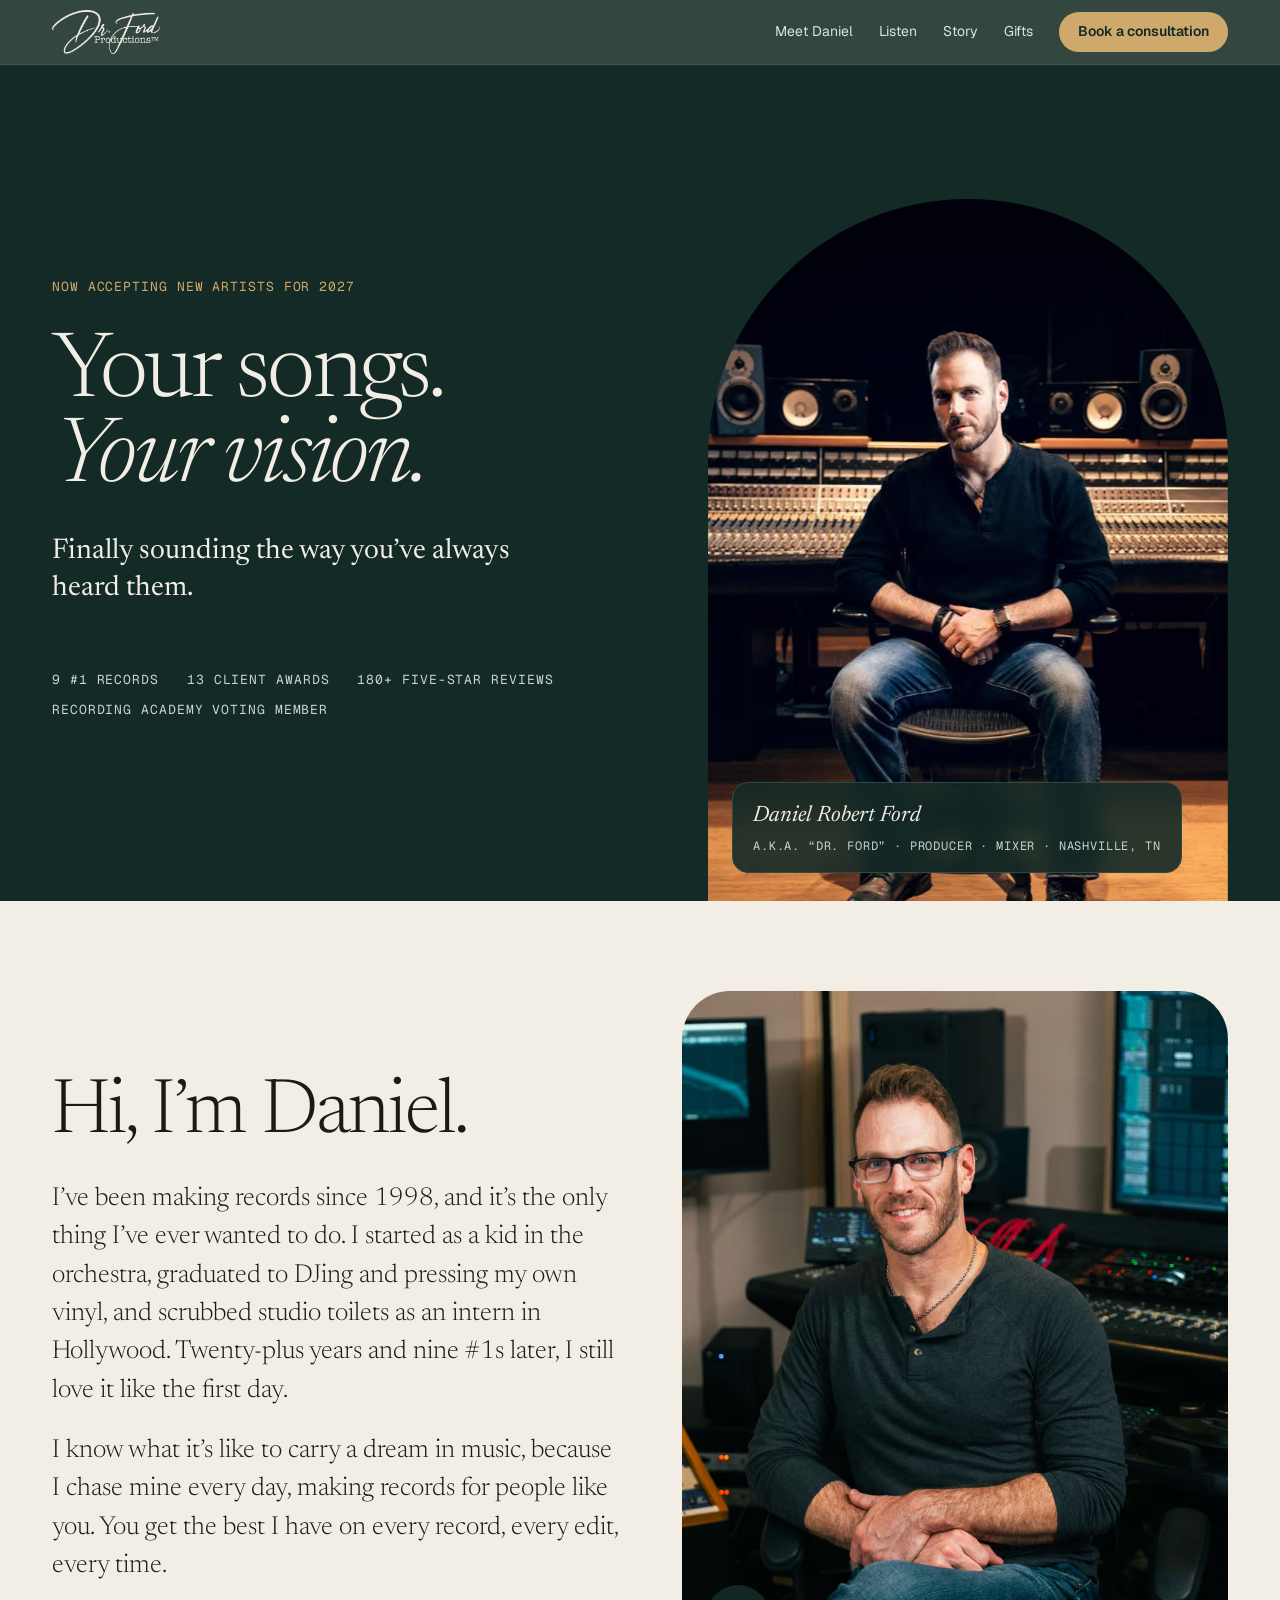
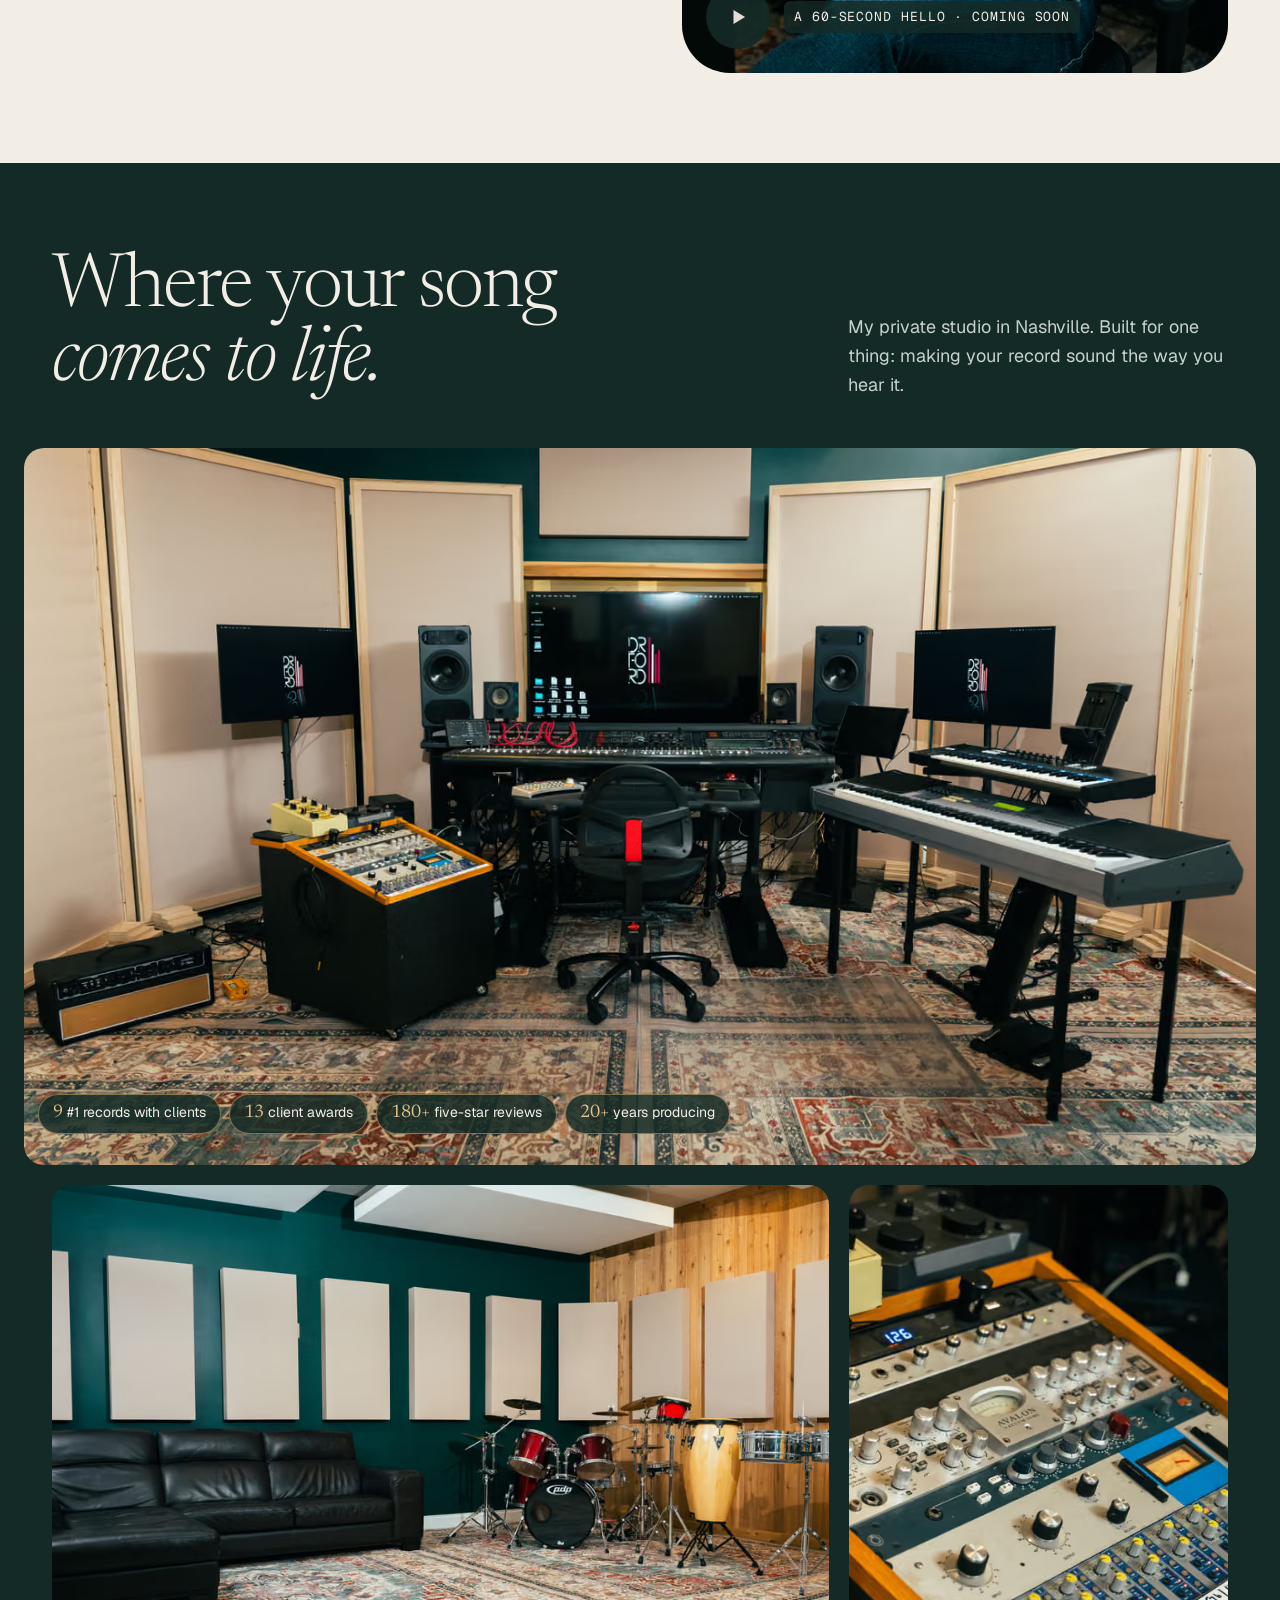
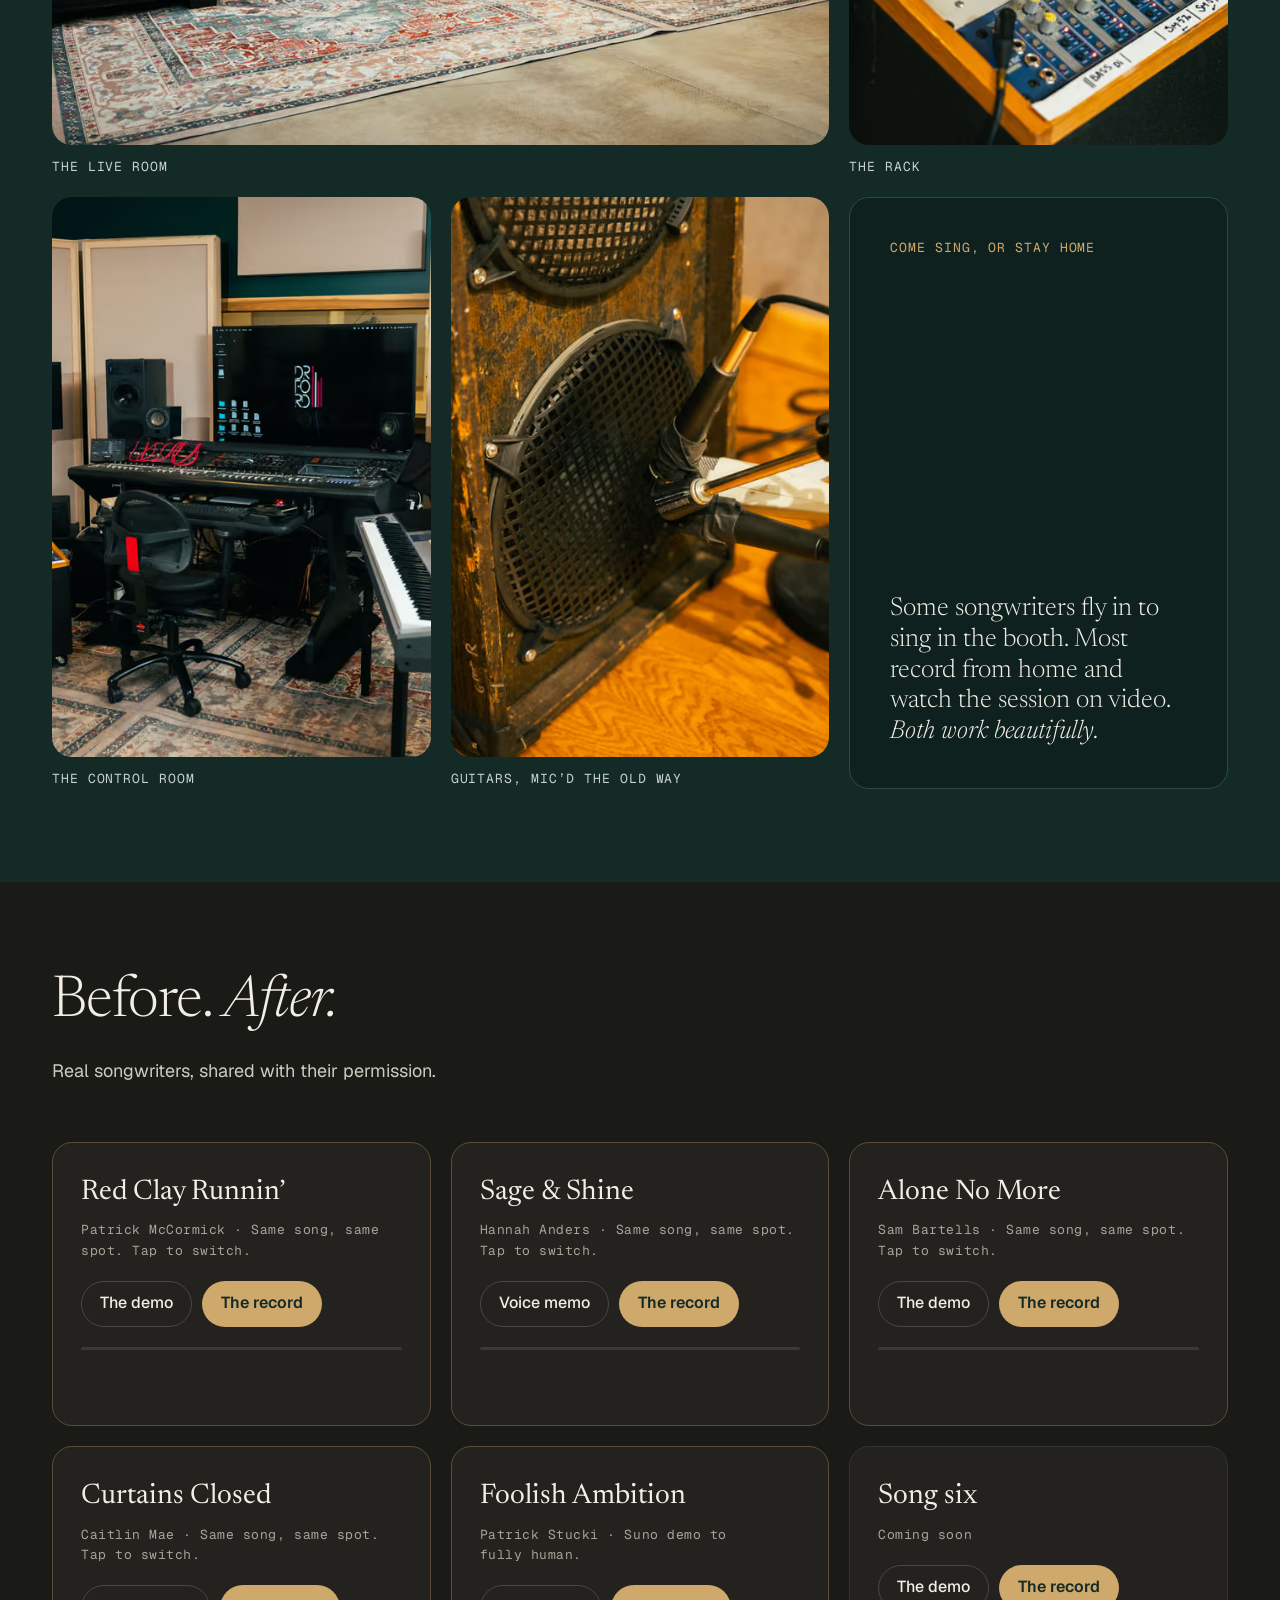
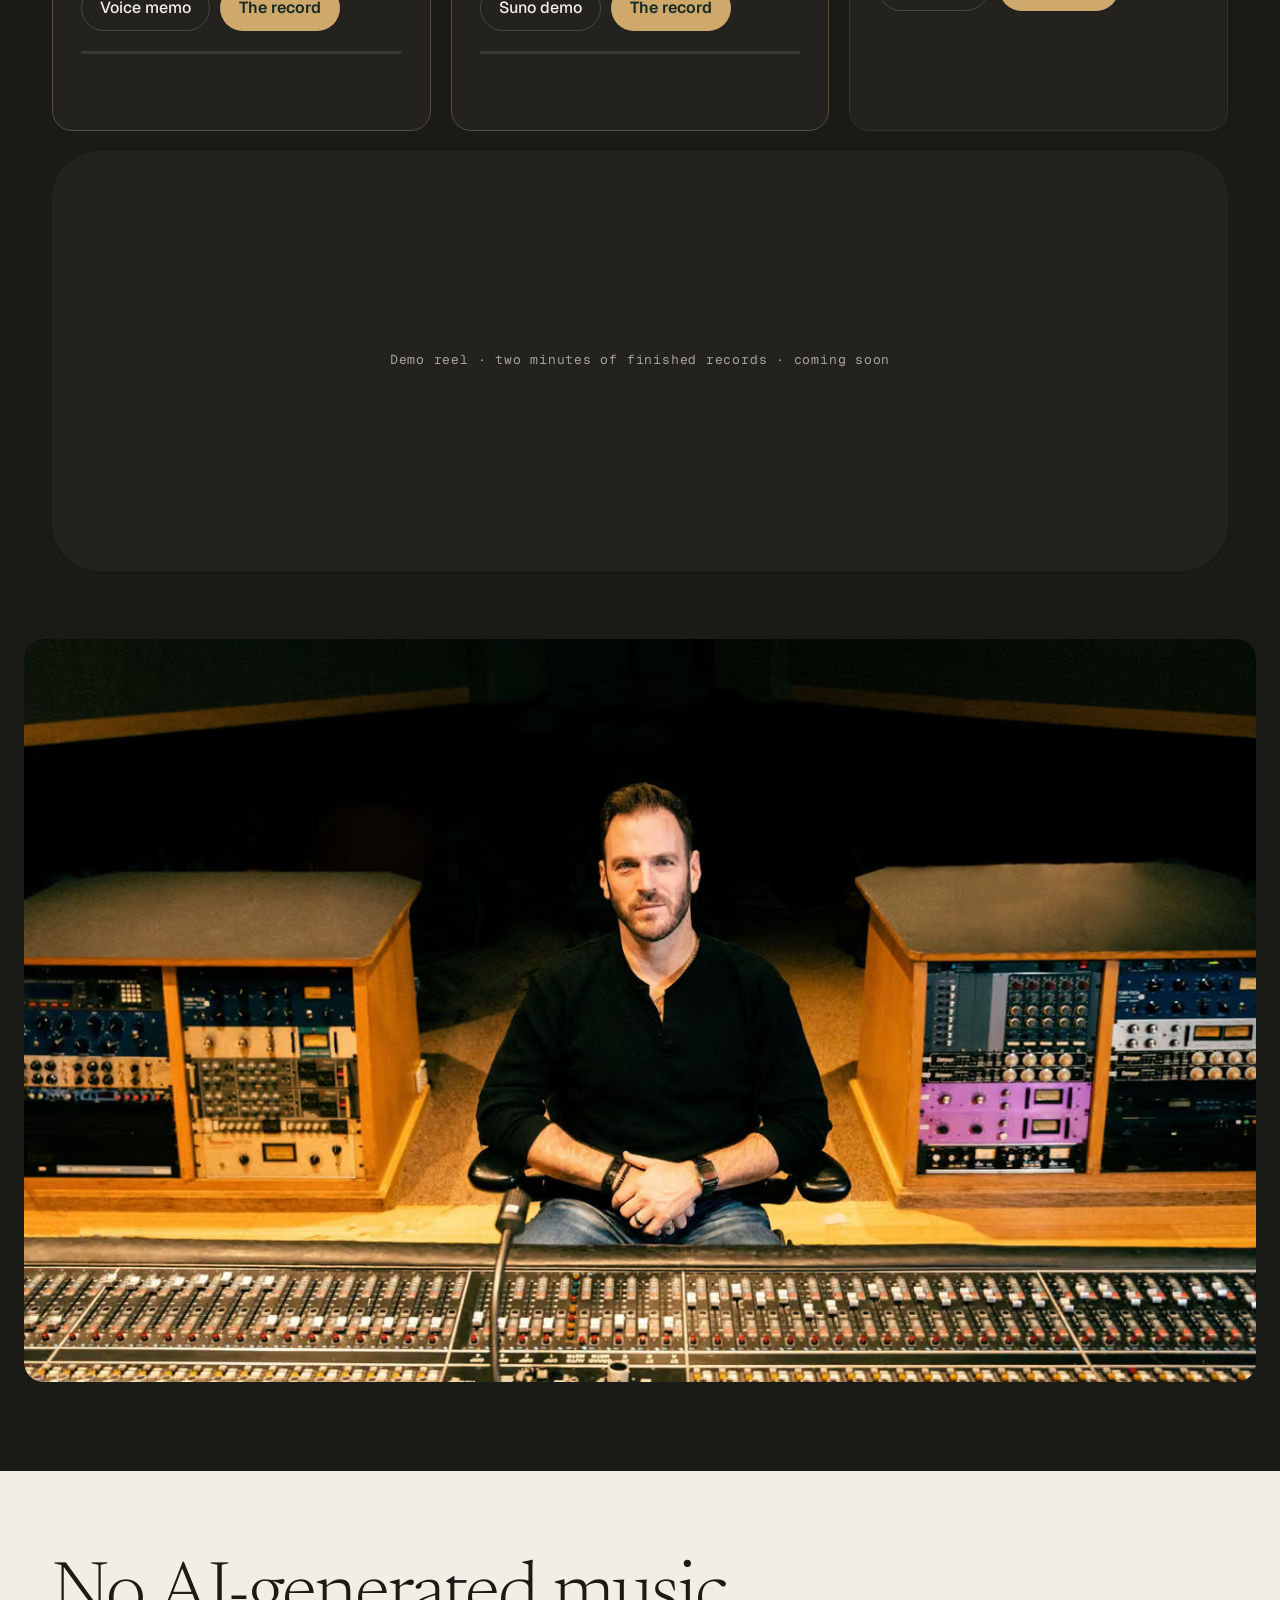
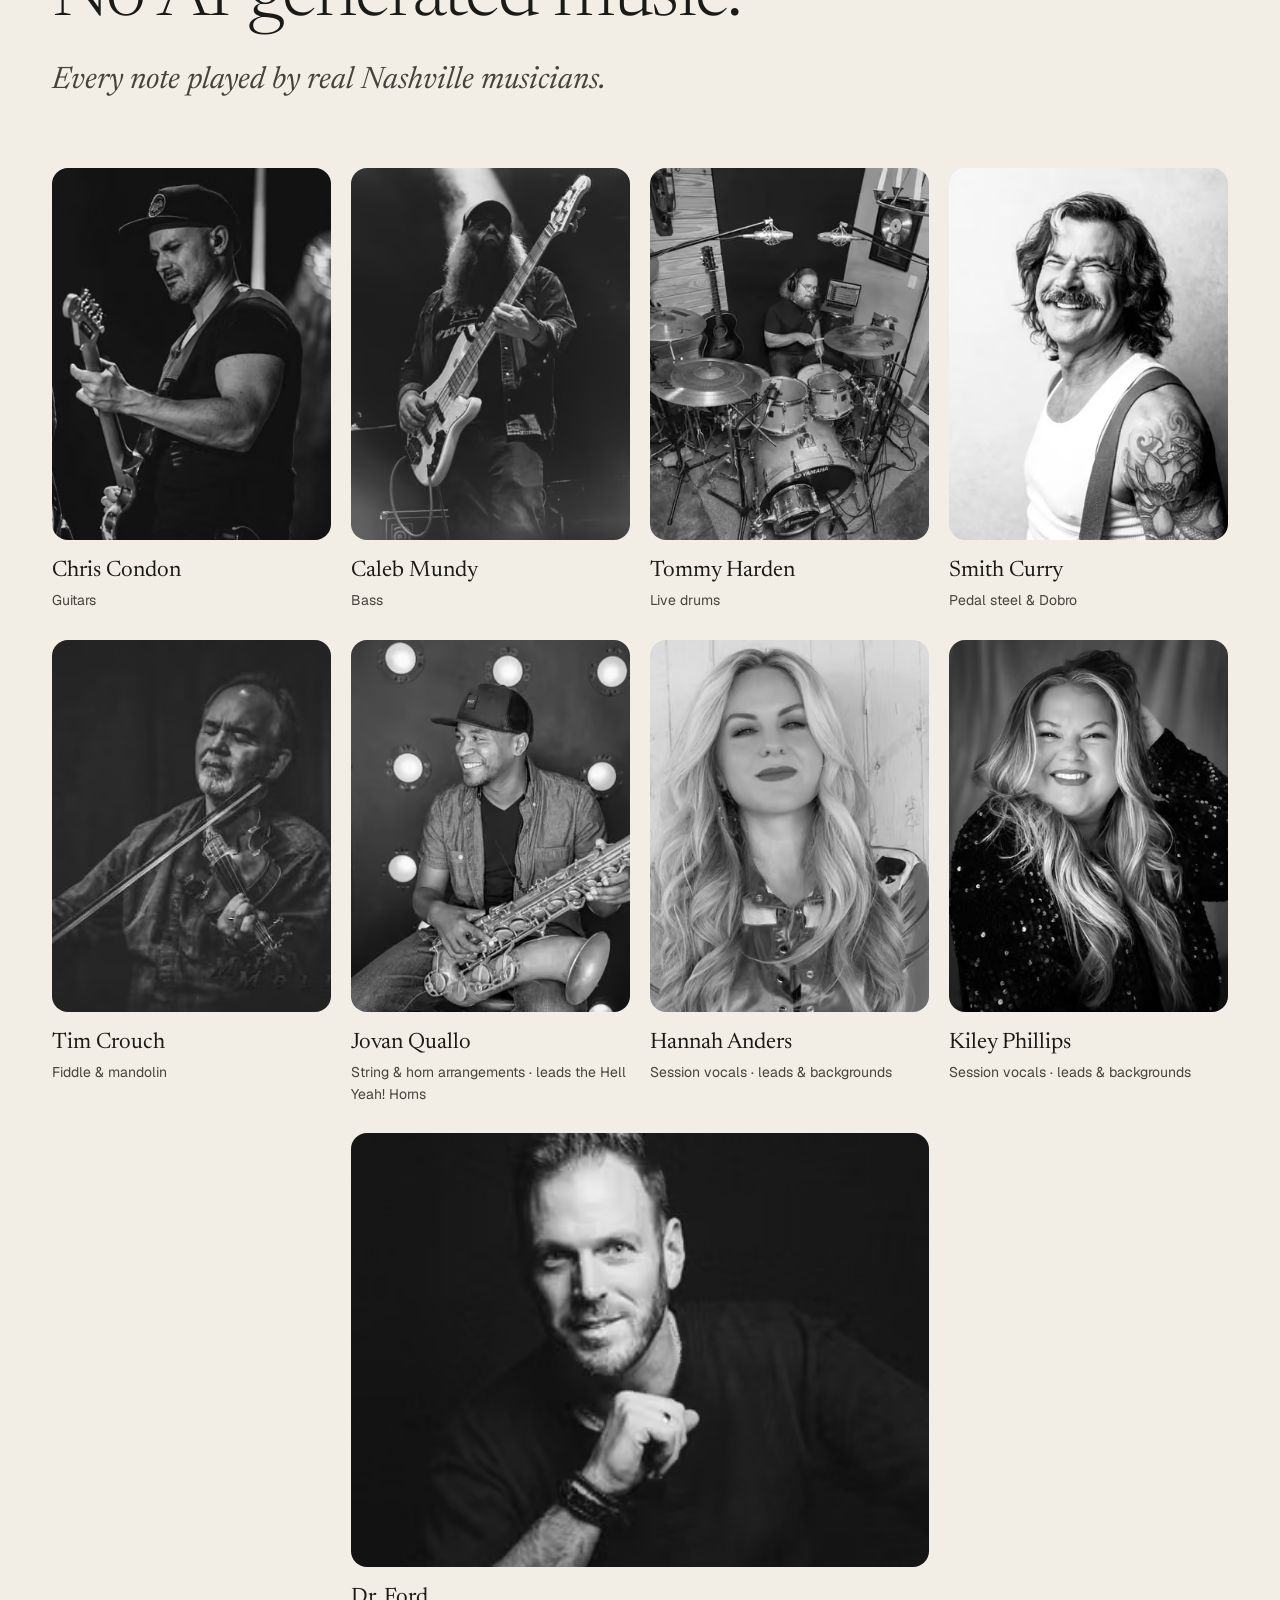
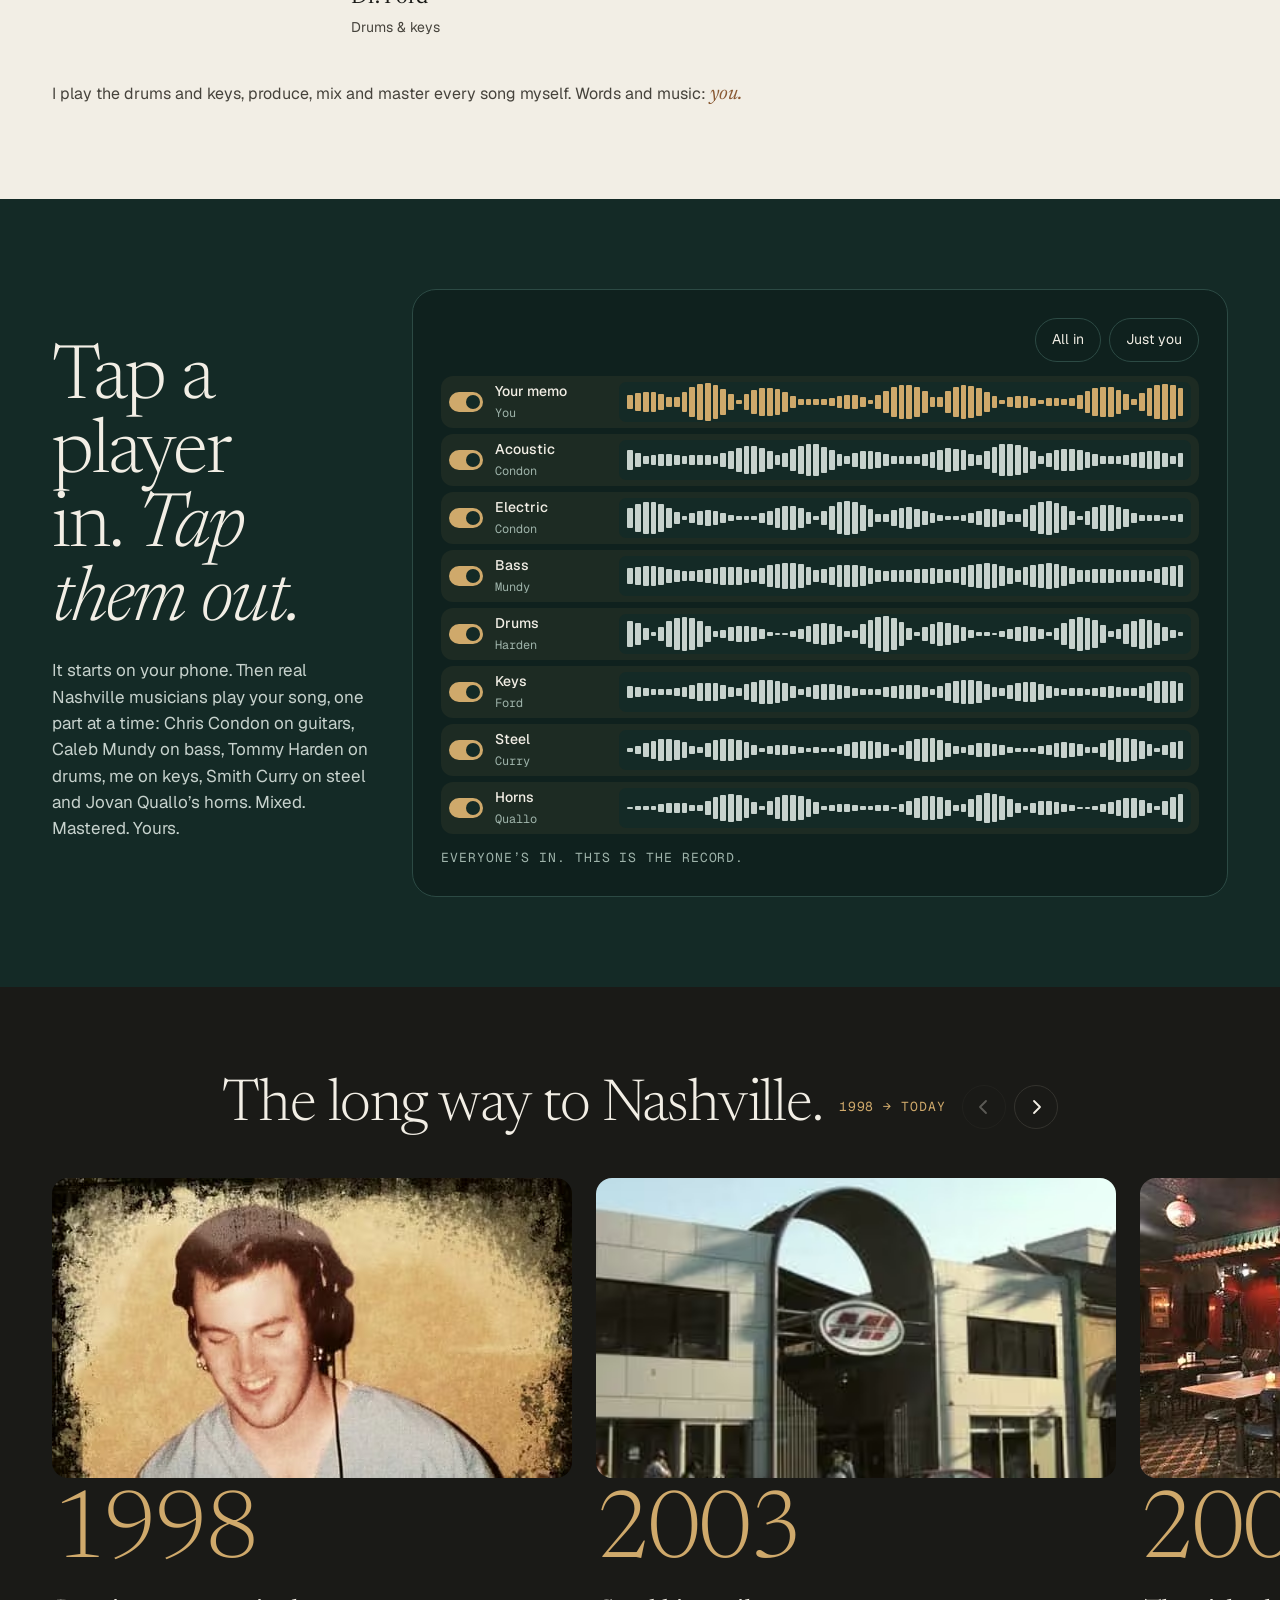
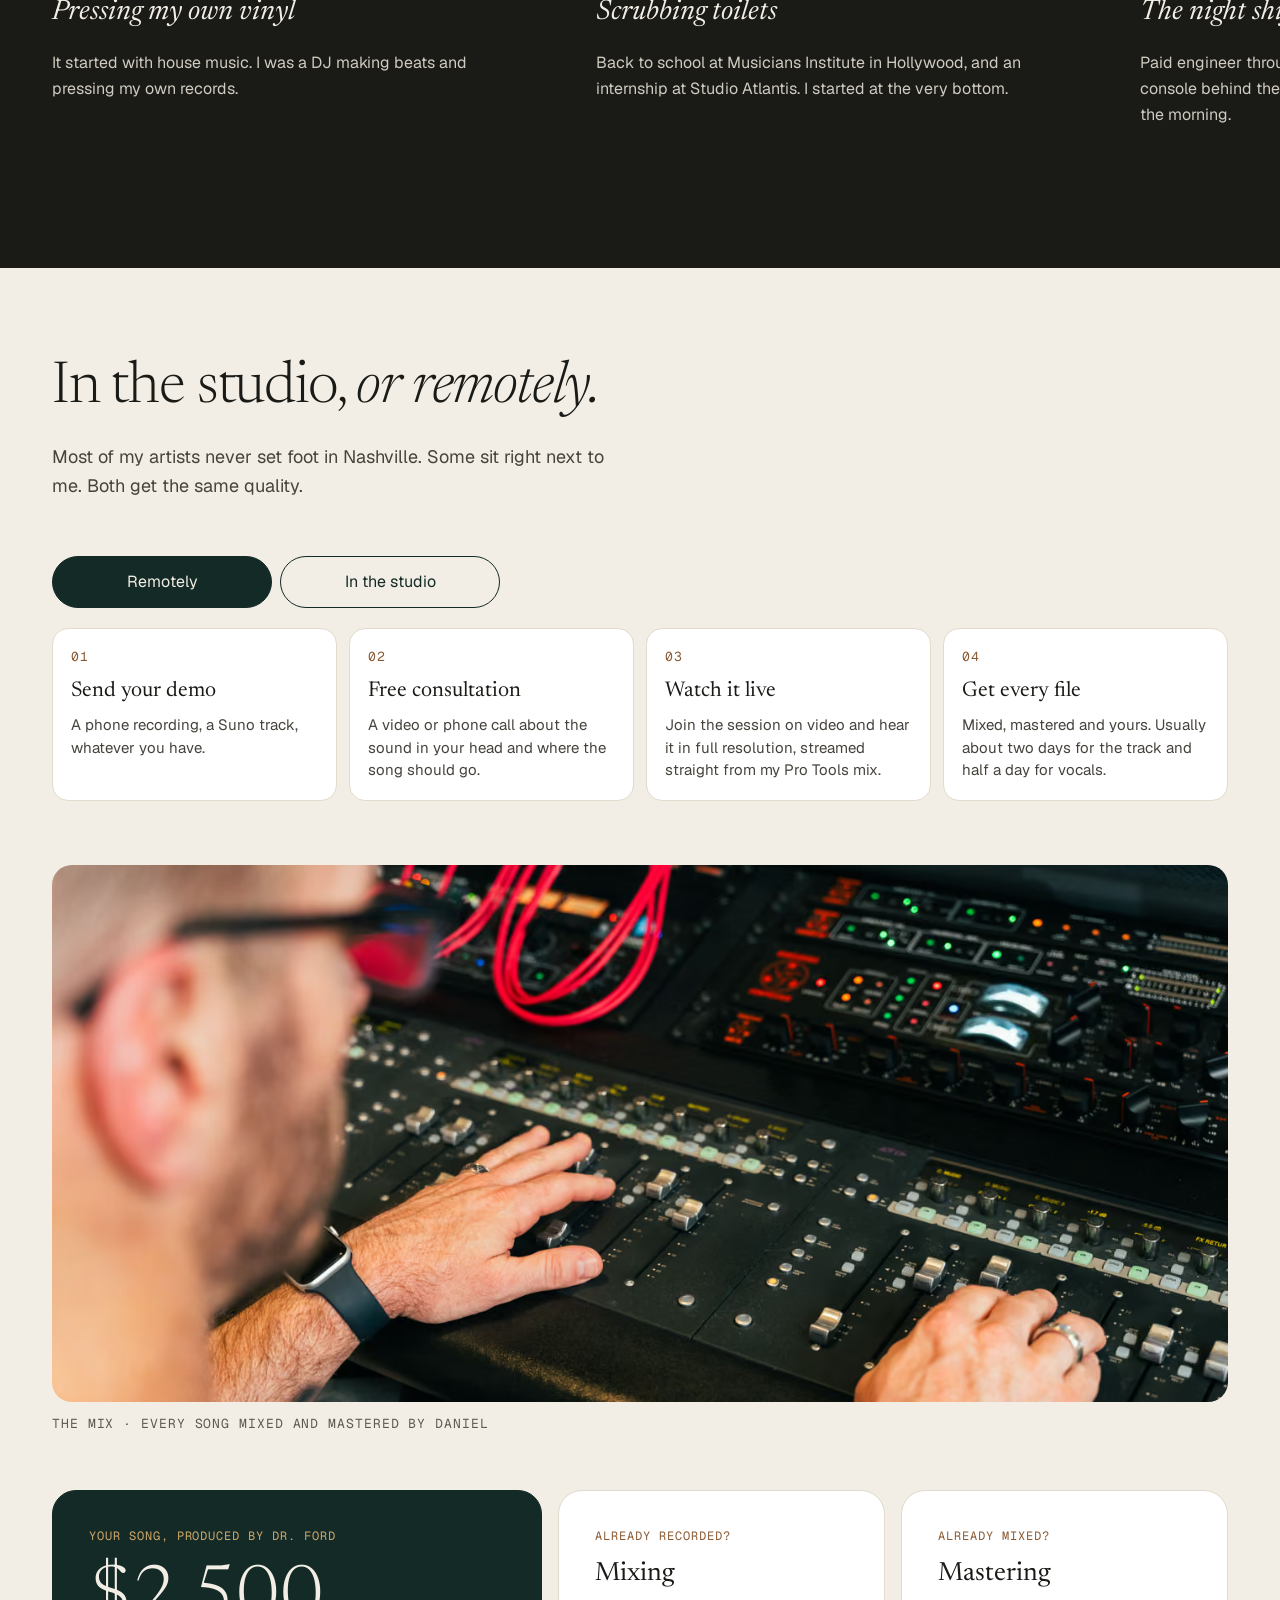
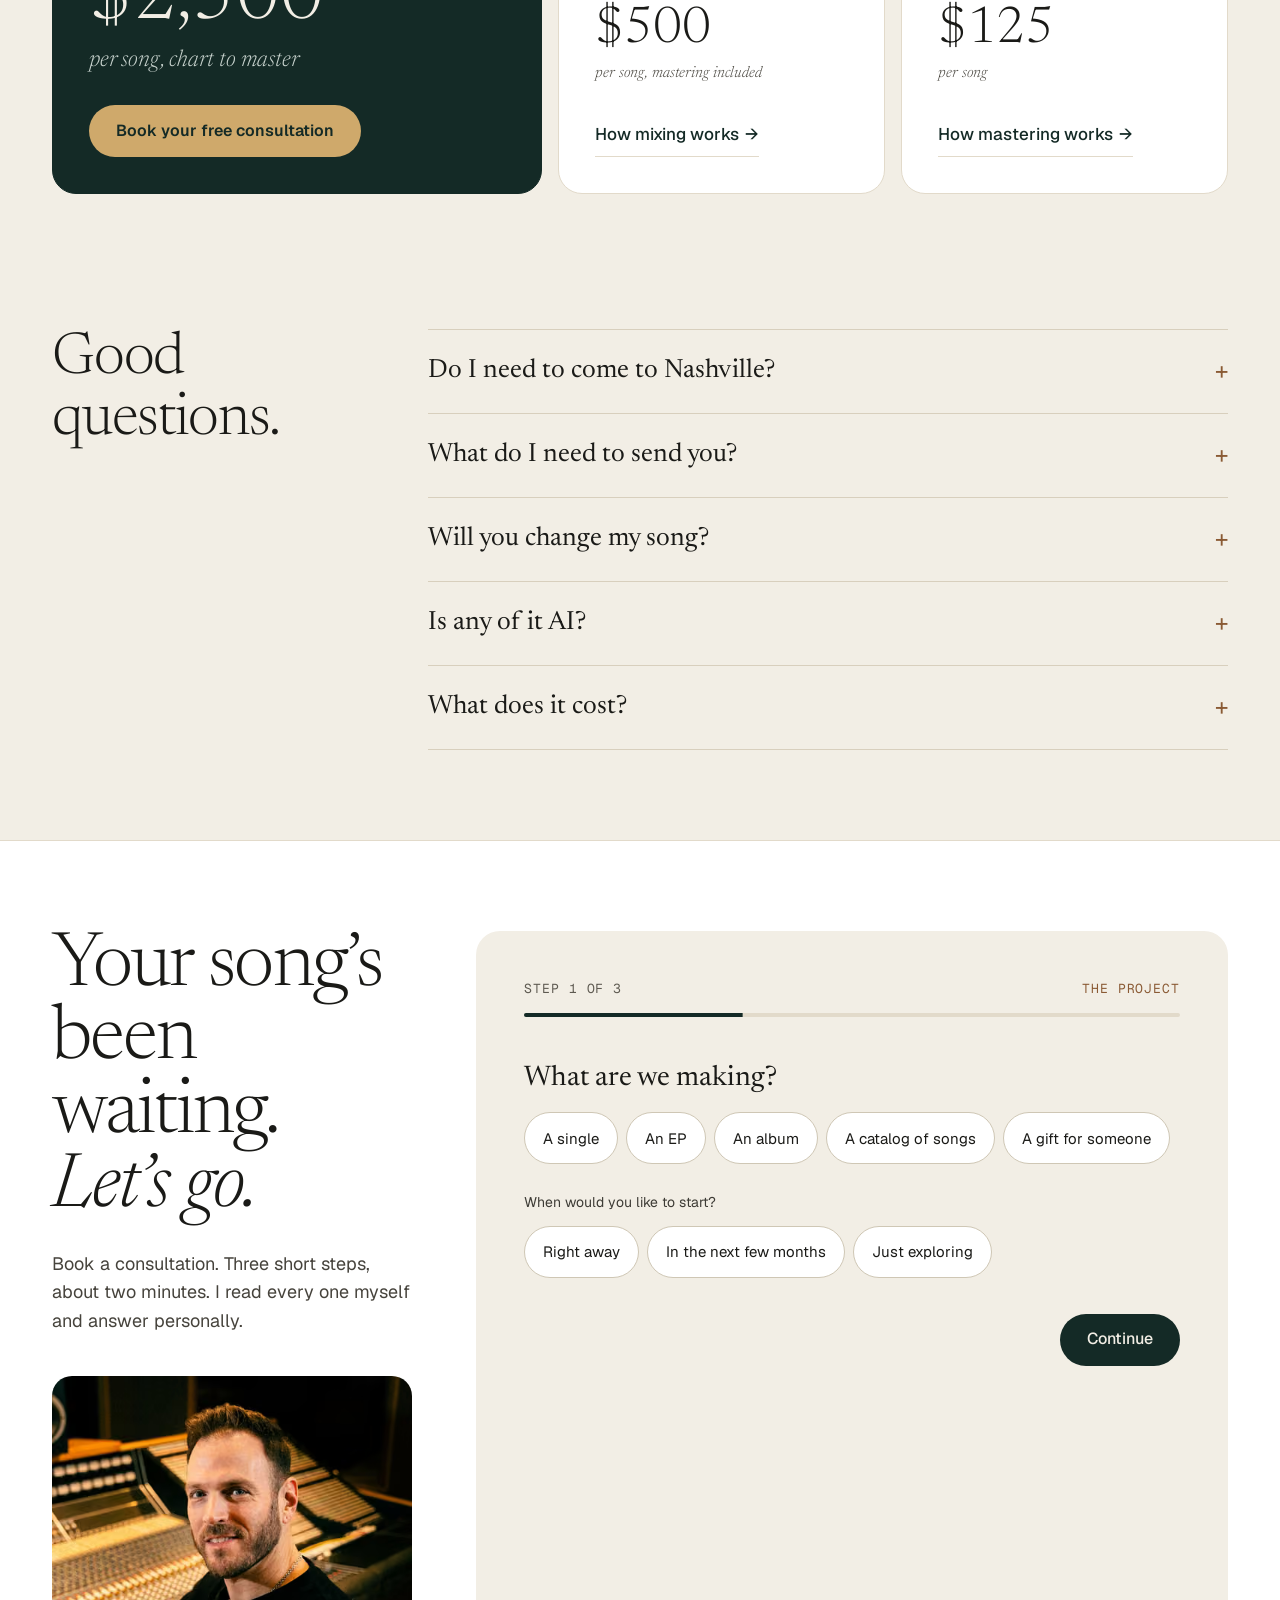
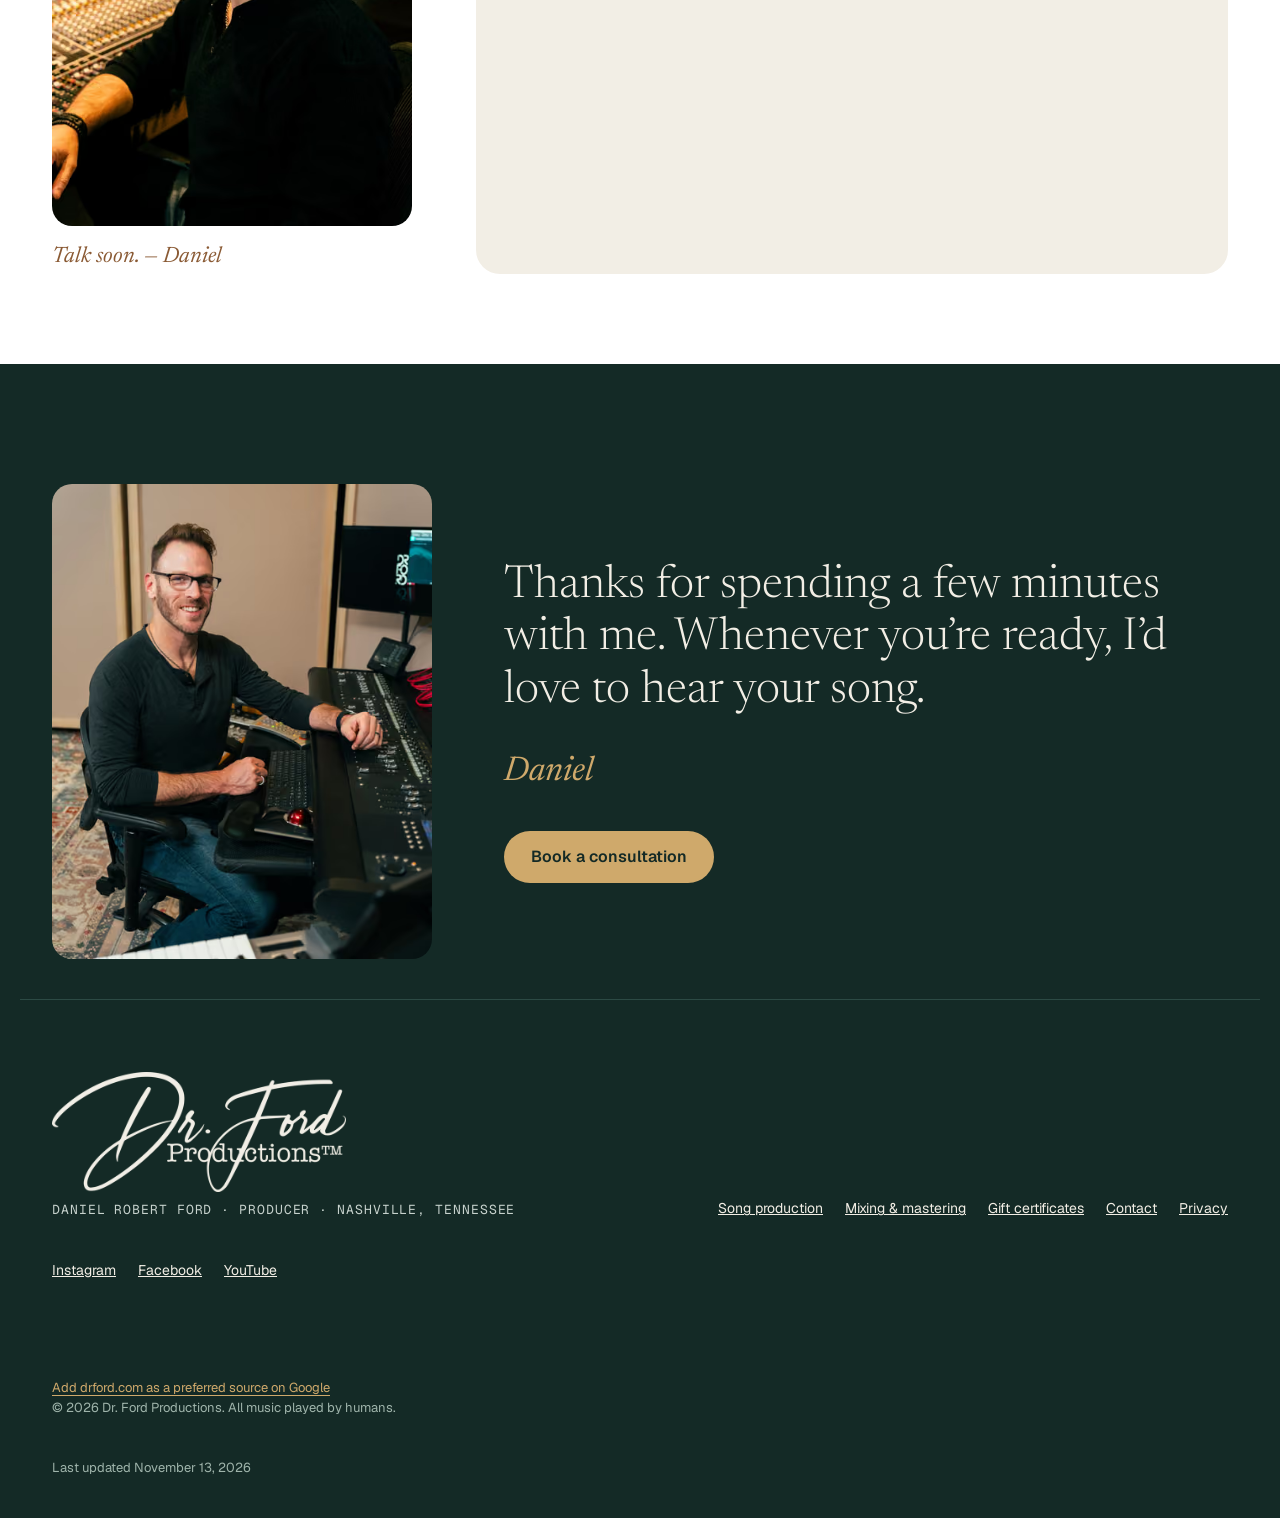
==== commit 97974851: "Move the band section (No AI-generated music) above the lane switches Co-Authored-By: Claude Opus 5." ====
--- a/index.html
+++ b/index.html
@@ -172,36 +172,6 @@
   <div class="listen-hero grow"><picture><source type="image/avif" srcset="img/listen-800.avif 800w, img/listen-1400.avif 1400w, img/listen-2000.avif 2000w" sizes="100vw"><source type="image/webp" srcset="img/listen-800.webp 800w, img/listen-1400.webp 1400w, img/listen-2000.webp 2000w" sizes="100vw"><img src="img/listen-1400.jpg" srcset="img/listen-800.jpg 800w, img/listen-1400.jpg 1400w, img/listen-2000.jpg 2000w" sizes="100vw" width="2000" height="1125" alt="Daniel seated behind a large-format console between two racks of outboard gear, looking into the camera" loading="lazy" decoding="async"></picture></div>
 </section>
 
-<section class="on-dark" id="session" aria-labelledby="session-h">
-  <div class="wrap section session-grid">
-    <div class="session-copy">
-      <h2 class="display h-l rv" id="session-h">Tap a player in. <em>Tap them out.</em></h2>
-      <p class="rv session-lede">It starts on your phone. Then real Nashville musicians play your song, one part at a time: Chris Condon on guitars, Caleb Mundy on bass, Tommy Harden on drums, me on keys, Smith Curry on steel and Jovan Quallo’s horns. Mixed. Mastered. Yours.</p>
-    </div>
-    <div class="console rv" id="console" data-session>
-      <div class="console-top">
-        <button class="session-play" type="button" aria-label="Play" hidden><svg class="i-play" width="18" height="18" viewBox="0 0 18 18" aria-hidden="true"><path d="M4 2.5v13l11-6.5z" fill="currentColor"/></svg><svg class="i-pause" width="18" height="18" viewBox="0 0 18 18" aria-hidden="true"><rect x="3" y="2" width="4" height="14" rx="1" fill="currentColor"/><rect x="11" y="2" width="4" height="14" rx="1" fill="currentColor"/></svg></button>
-        <span class="mono session-clock" hidden>0:00</span>
-        <span class="session-quick">
-          <button class="chip-btn" type="button" data-lanes="all">All in</button>
-          <button class="chip-btn" type="button" data-lanes="memo">Just you</button>
-        </span>
-      </div>
-      <div class="lanes" id="lanes" role="group" aria-label="Turn each part of the record on or off">
-          <button class="lane on" type="button" aria-pressed="true" data-stem="memo" data-seed="1.1" data-amp="28" data-base="4"><span class="lane-switch" aria-hidden="true"></span><span class="lane-name"><b>Your memo</b><span>You</span></span><span class="wave" aria-hidden="true"></span></button>
-          <button class="lane on" type="button" aria-pressed="true" data-stem="acoustic" data-seed="2.3" data-amp="22" data-base="6"><span class="lane-switch" aria-hidden="true"></span><span class="lane-name"><b>Acoustic</b><span>Condon</span></span><span class="wave" aria-hidden="true"></span></button>
-          <button class="lane on" type="button" aria-pressed="true" data-stem="electric" data-seed="3.7" data-amp="26" data-base="3"><span class="lane-switch" aria-hidden="true"></span><span class="lane-name"><b>Electric</b><span>Condon</span></span><span class="wave" aria-hidden="true"></span></button>
-          <button class="lane on" type="button" aria-pressed="true" data-stem="bass" data-seed="0.4" data-amp="14" data-base="9"><span class="lane-switch" aria-hidden="true"></span><span class="lane-name"><b>Bass</b><span>Mundy</span></span><span class="wave" aria-hidden="true"></span></button>
-          <button class="lane on" type="button" aria-pressed="true" data-stem="drums" data-seed="5.2" data-amp="28" data-base="2"><span class="lane-switch" aria-hidden="true"></span><span class="lane-name"><b>Drums</b><span>Harden</span></span><span class="wave" aria-hidden="true"></span></button>
-          <button class="lane on" type="button" aria-pressed="true" data-stem="keys" data-seed="4.4" data-amp="16" data-base="5"><span class="lane-switch" aria-hidden="true"></span><span class="lane-name"><b>Keys</b><span>Ford</span></span><span class="wave" aria-hidden="true"></span></button>
-          <button class="lane on" type="button" aria-pressed="true" data-stem="steel" data-seed="3.1" data-amp="18" data-base="3"><span class="lane-switch" aria-hidden="true"></span><span class="lane-name"><b>Steel</b><span>Curry</span></span><span class="wave" aria-hidden="true"></span></button>
-          <button class="lane on" type="button" aria-pressed="true" data-stem="horns" data-seed="6.3" data-amp="24" data-base="2"><span class="lane-switch" aria-hidden="true"></span><span class="lane-name"><b>Horns</b><span>Quallo</span></span><span class="wave" aria-hidden="true"></span></button>
-      </div>
-      <p class="mono session-note" aria-live="polite">Everyone’s in. This is the record.</p>
-    </div>
-  </div>
-</section>
-
 <section class="section wrap" id="band" aria-labelledby="band-h">
   <h2 class="display h-l rv" id="band-h">No AI-generated music.</h2>
   <p class="band-sub rv">Every note played by real Nashville musicians.</p>
@@ -217,6 +187,36 @@
     <li><figure class="rv"><picture><source type="image/avif" srcset="img/band-ford-360.avif 360w, img/band-ford-640.avif 640w" sizes="(max-width: 560px) 100vw, 300px"><source type="image/webp" srcset="img/band-ford-360.webp 360w, img/band-ford-640.webp 640w" sizes="(max-width: 560px) 100vw, 300px"><img src="img/band-ford-640.jpg" srcset="img/band-ford-360.jpg 360w, img/band-ford-640.jpg 640w" sizes="(max-width: 560px) 100vw, 300px" width="640" height="853" alt="Daniel Robert Ford, Dr. Ford" loading="lazy" decoding="async"></picture><figcaption><strong>Dr. Ford</strong><span>Drums &amp; keys</span></figcaption></figure></li>
   </ul>
   <p class="band-foot rv">I play the drums and keys, produce, mix and master every song myself. Words and music: <em>you.</em></p>
+</section>
+
+<section class="on-dark" id="session" aria-labelledby="session-h">
+  <div class="wrap section session-grid">
+    <div class="session-copy">
+      <h2 class="display h-l rv" id="session-h">Tap a player in. <em>Tap them out.</em></h2>
+      <p class="rv session-lede">It starts on your phone. Then real Nashville musicians play your song, one part at a time: Chris Condon on guitars, Caleb Mundy on bass, Tommy Harden on drums, me on keys, Smith Curry on steel and Jovan Quallo’s horns. Mixed. Mastered. Yours.</p>
+    </div>
+    <div class="console rv" id="console" data-session>
+      <div class="console-top">
+        <button class="session-play" type="button" aria-label="Play" hidden><svg class="i-play" width="18" height="18" viewBox="0 0 18 18" aria-hidden="true"><path d="M4 2.5v13l11-6.5z" fill="currentColor"/></svg><svg class="i-pause" width="18" height="18" viewBox="0 0 18 18" aria-hidden="true"><rect x="3" y="2" width="4" height="14" rx="1" fill="currentColor"/><rect x="11" y="2" width="4" height="14" rx="1" fill="currentColor"/></svg></button>
+        <span class="mono session-clock" hidden>0:00</span>
+        <span class="session-quick">
+          <button class="chip-btn" type="button" data-lanes="all">All in</button>
+          <button class="chip-btn" type="button" data-lanes="memo">Just you</button>
+        </span>
+      </div>
+      <div class="lanes" id="lanes" role="group" aria-label="Turn each part of the record on or off">
+          <button class="lane on" type="button" aria-pressed="true" data-stem="memo" data-seed="1.1" data-amp="28" data-base="4"><span class="lane-switch" aria-hidden="true"></span><span class="lane-name"><b>Your memo</b><span>You</span></span><span class="wave" aria-hidden="true"></span></button>
+          <button class="lane on" type="button" aria-pressed="true" data-stem="acoustic" data-seed="2.3" data-amp="22" data-base="6"><span class="lane-switch" aria-hidden="true"></span><span class="lane-name"><b>Acoustic</b><span>Condon</span></span><span class="wave" aria-hidden="true"></span></button>
+          <button class="lane on" type="button" aria-pressed="true" data-stem="electric" data-seed="3.7" data-amp="26" data-base="3"><span class="lane-switch" aria-hidden="true"></span><span class="lane-name"><b>Electric</b><span>Condon</span></span><span class="wave" aria-hidden="true"></span></button>
+          <button class="lane on" type="button" aria-pressed="true" data-stem="bass" data-seed="0.4" data-amp="14" data-base="9"><span class="lane-switch" aria-hidden="true"></span><span class="lane-name"><b>Bass</b><span>Mundy</span></span><span class="wave" aria-hidden="true"></span></button>
+          <button class="lane on" type="button" aria-pressed="true" data-stem="drums" data-seed="5.2" data-amp="28" data-base="2"><span class="lane-switch" aria-hidden="true"></span><span class="lane-name"><b>Drums</b><span>Harden</span></span><span class="wave" aria-hidden="true"></span></button>
+          <button class="lane on" type="button" aria-pressed="true" data-stem="keys" data-seed="4.4" data-amp="16" data-base="5"><span class="lane-switch" aria-hidden="true"></span><span class="lane-name"><b>Keys</b><span>Ford</span></span><span class="wave" aria-hidden="true"></span></button>
+          <button class="lane on" type="button" aria-pressed="true" data-stem="steel" data-seed="3.1" data-amp="18" data-base="3"><span class="lane-switch" aria-hidden="true"></span><span class="lane-name"><b>Steel</b><span>Curry</span></span><span class="wave" aria-hidden="true"></span></button>
+          <button class="lane on" type="button" aria-pressed="true" data-stem="horns" data-seed="6.3" data-amp="24" data-base="2"><span class="lane-switch" aria-hidden="true"></span><span class="lane-name"><b>Horns</b><span>Quallo</span></span><span class="wave" aria-hidden="true"></span></button>
+      </div>
+      <p class="mono session-note" aria-live="polite">Everyone’s in. This is the record.</p>
+    </div>
+  </div>
 </section>
 
 <section class="on-night" id="story" aria-labelledby="story-h">
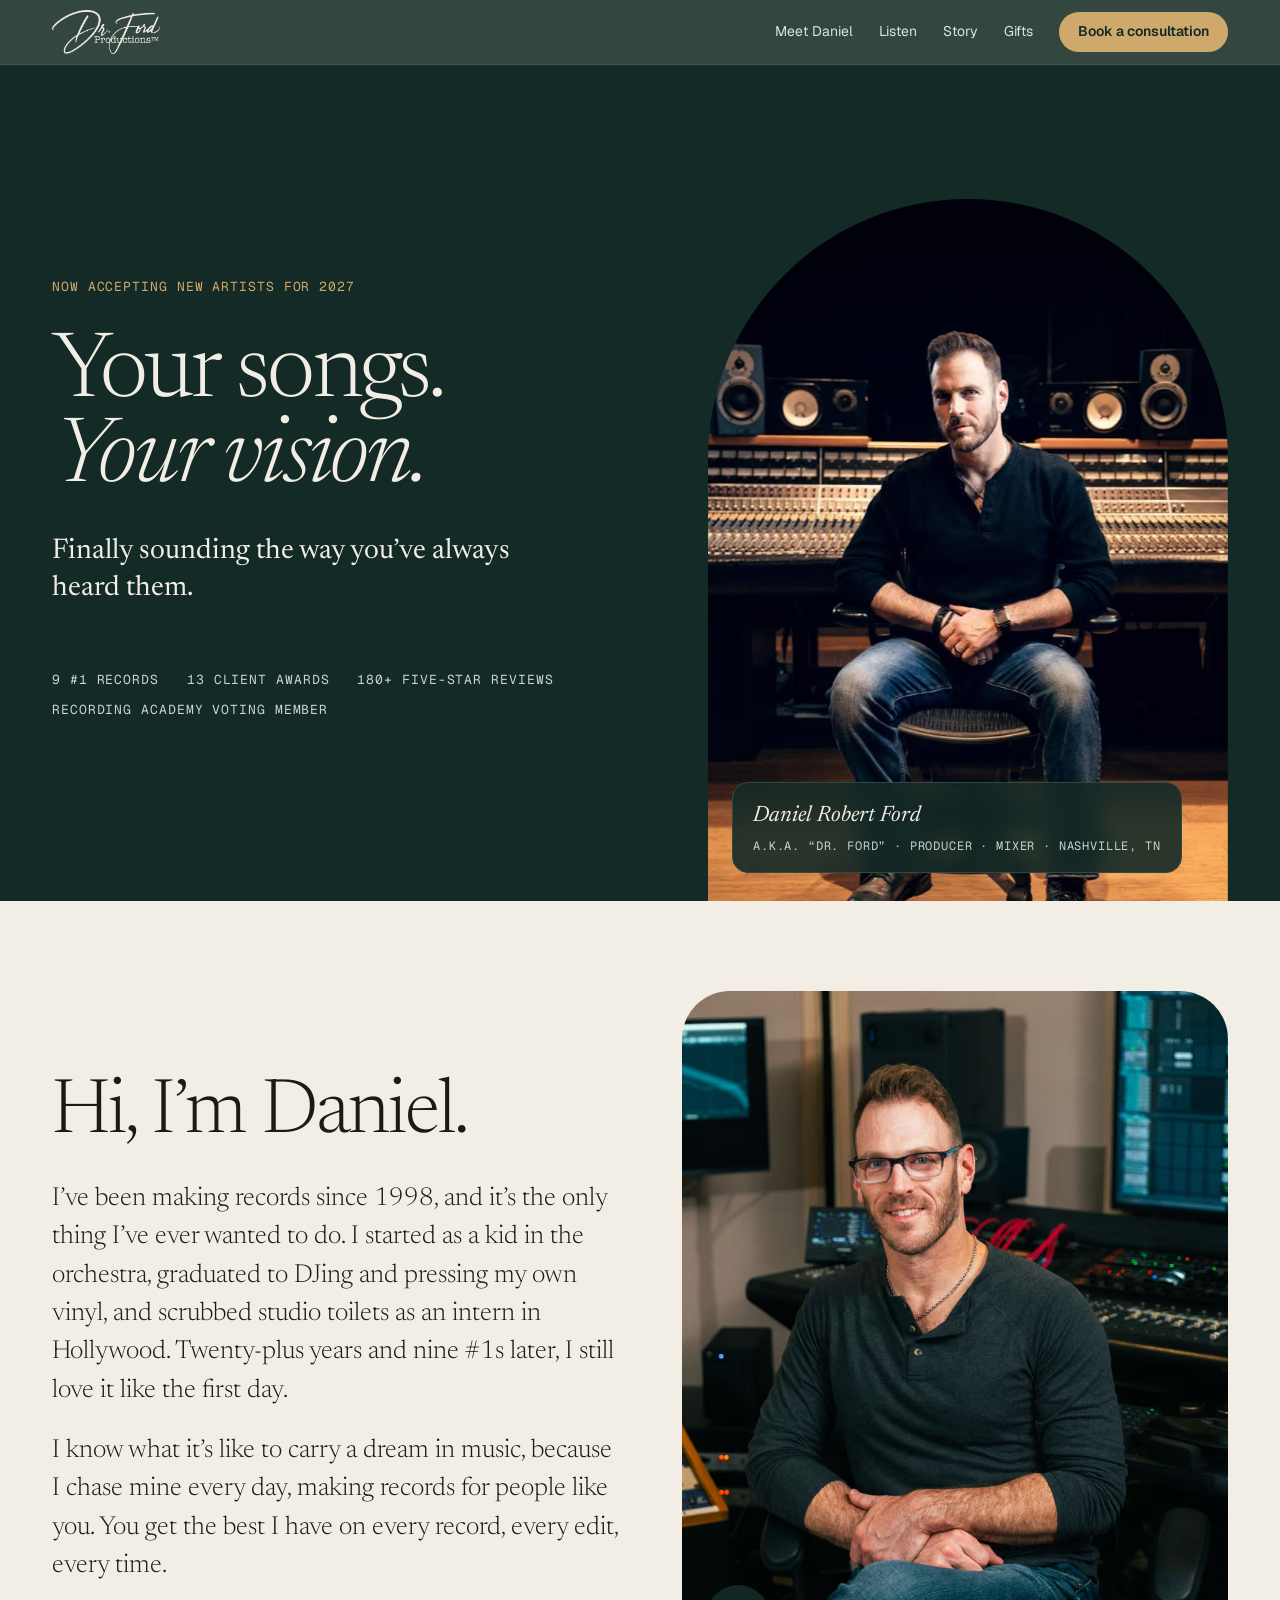
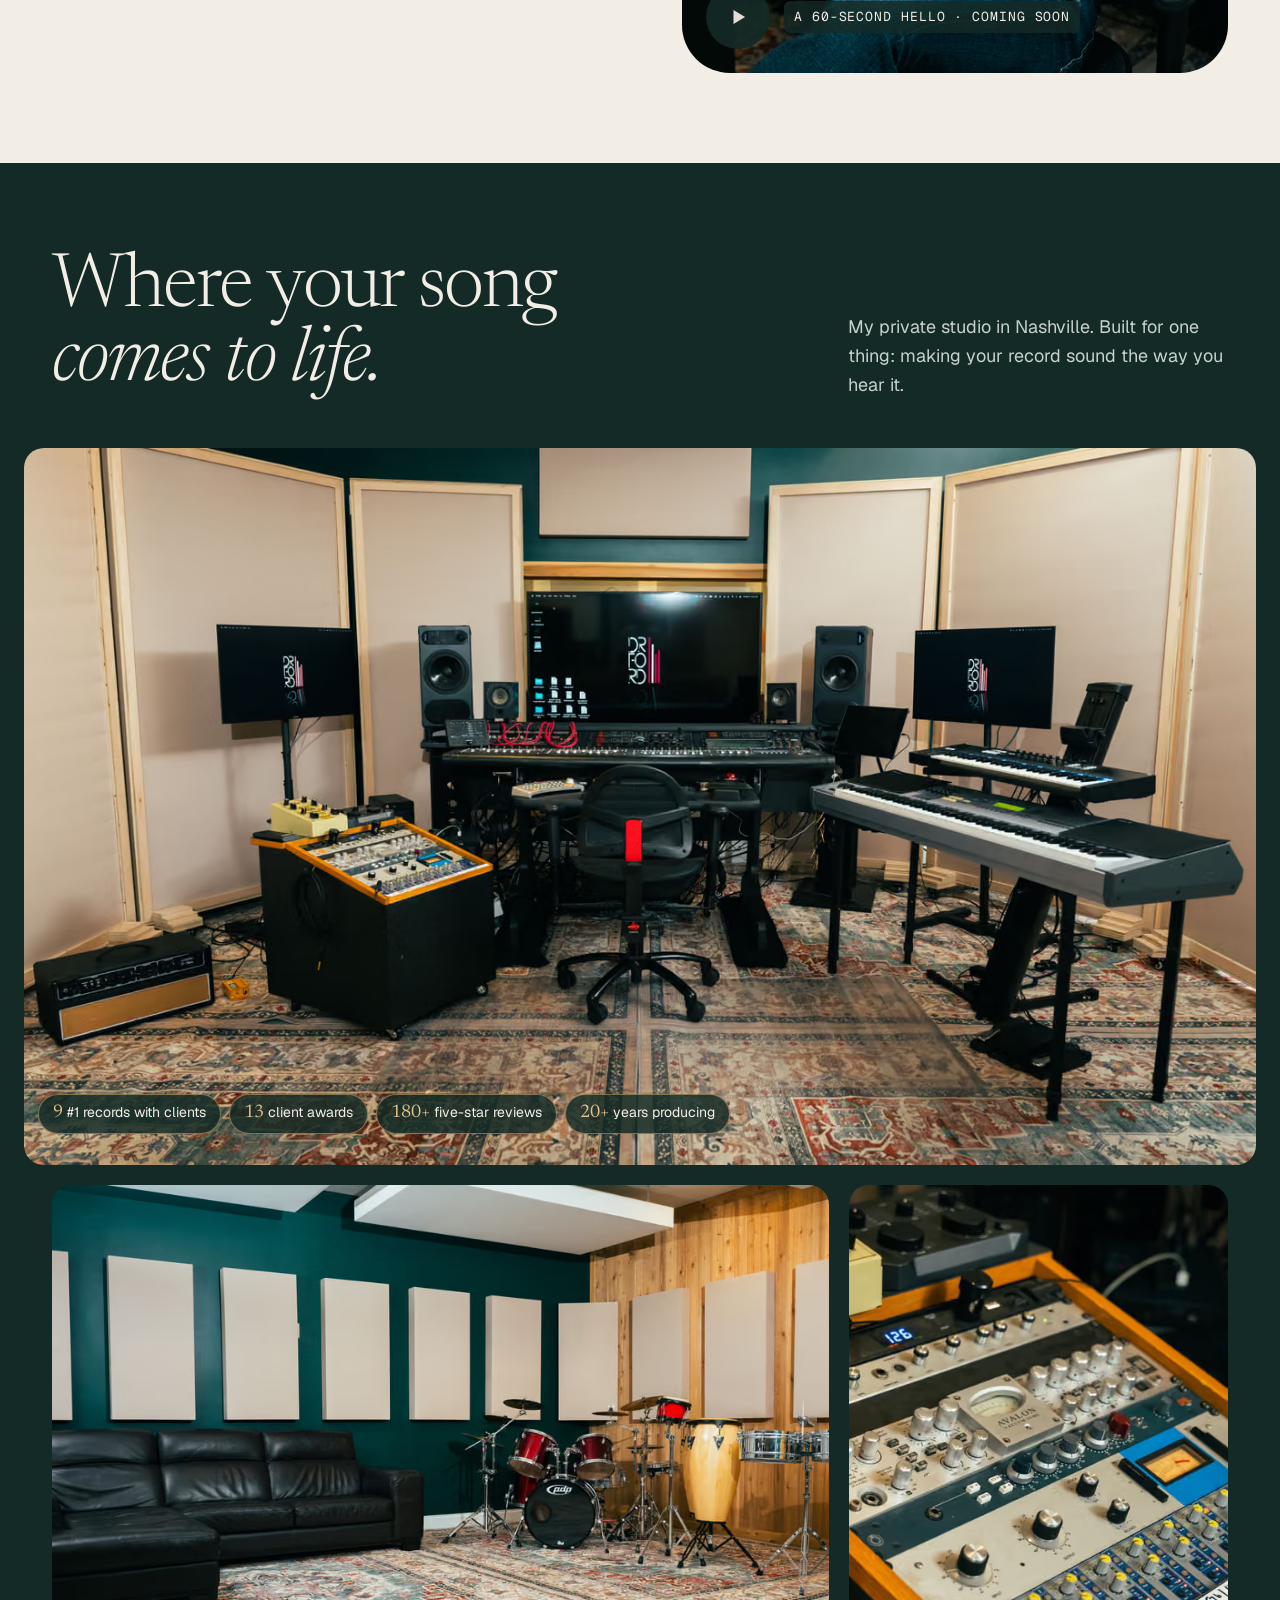
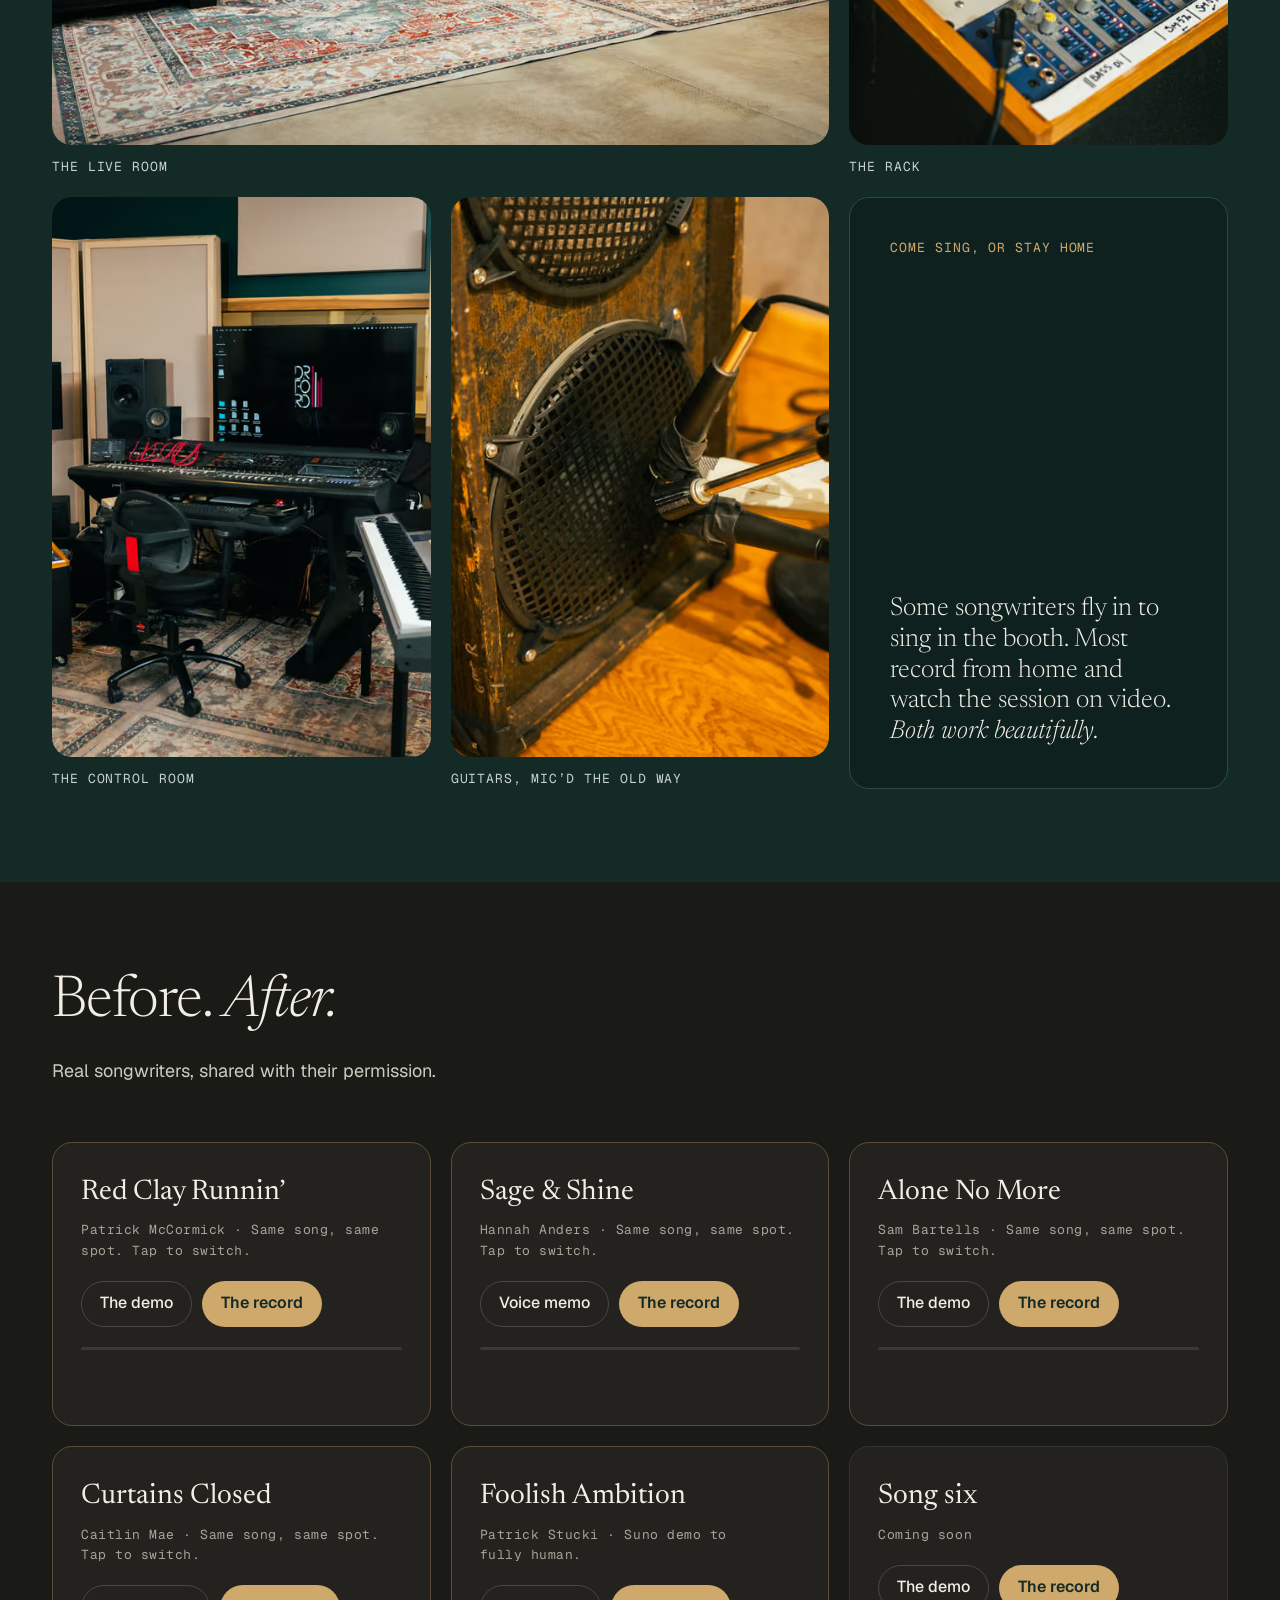
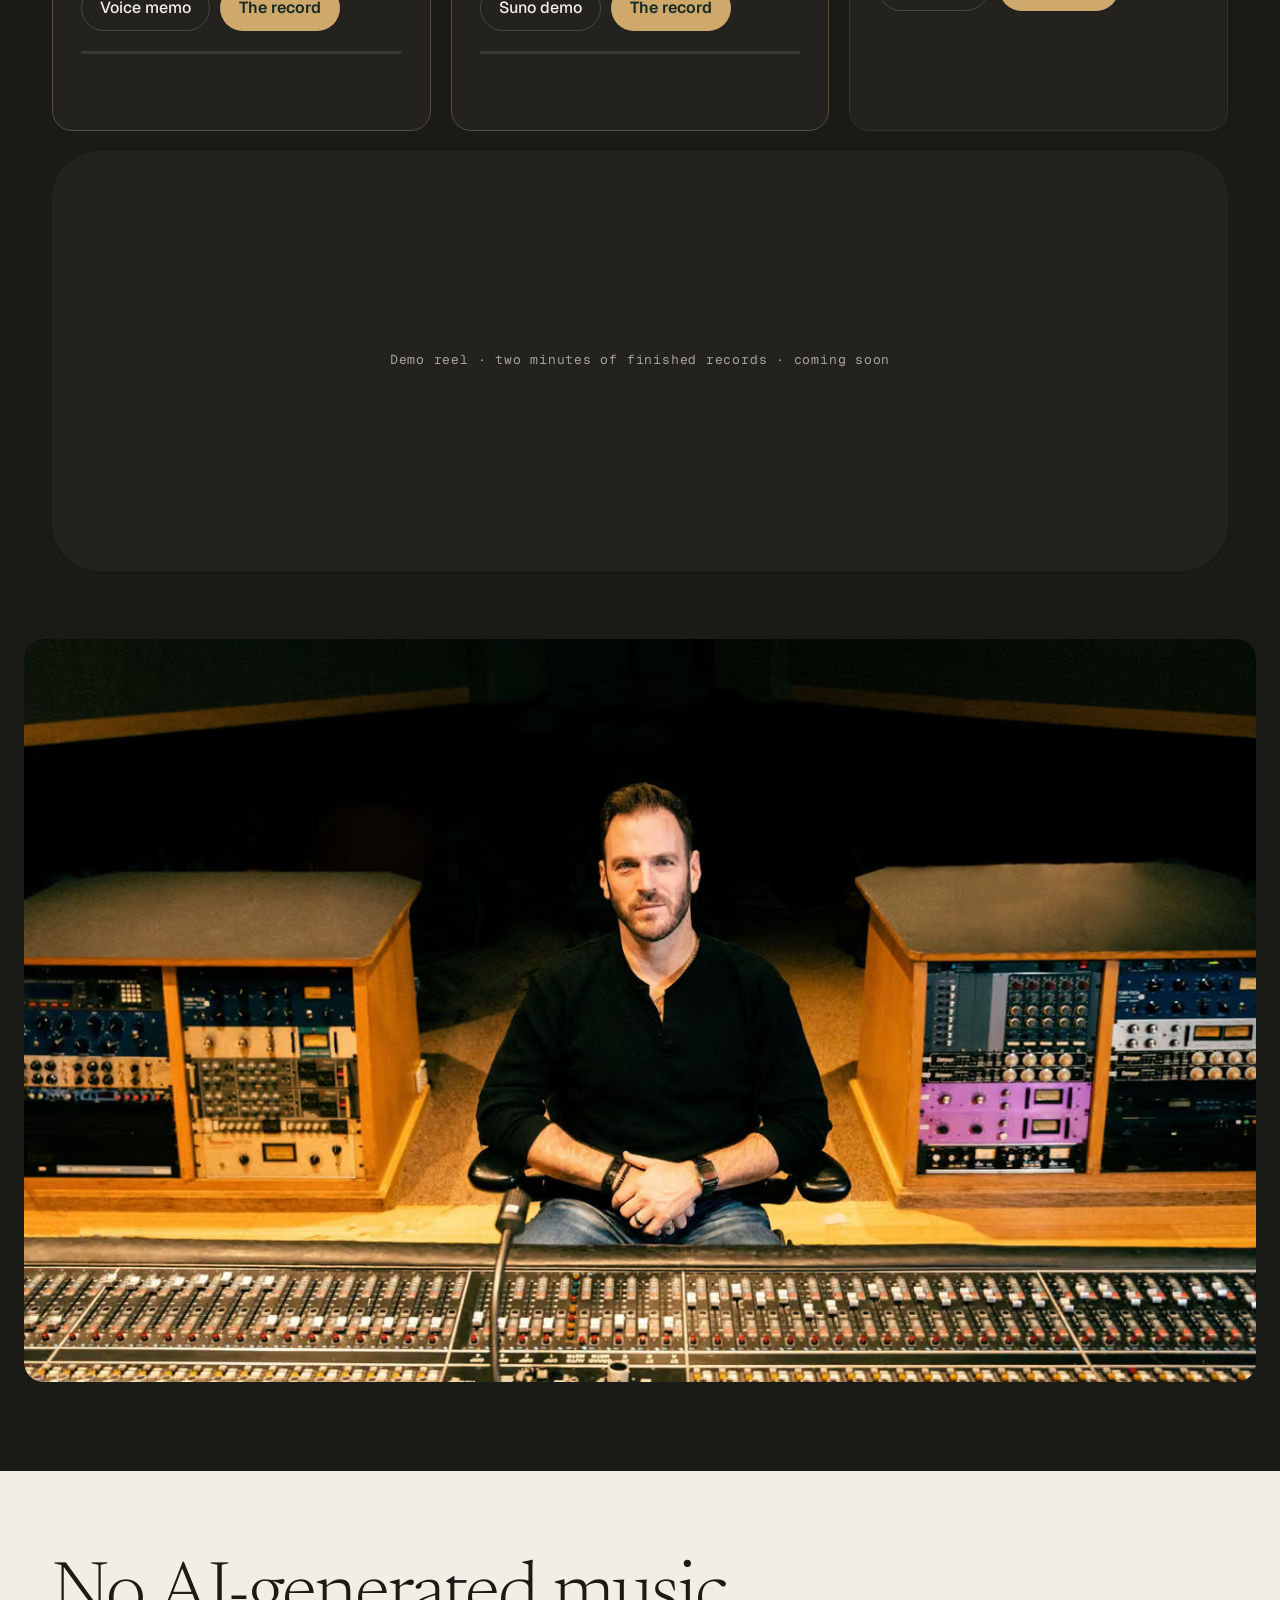
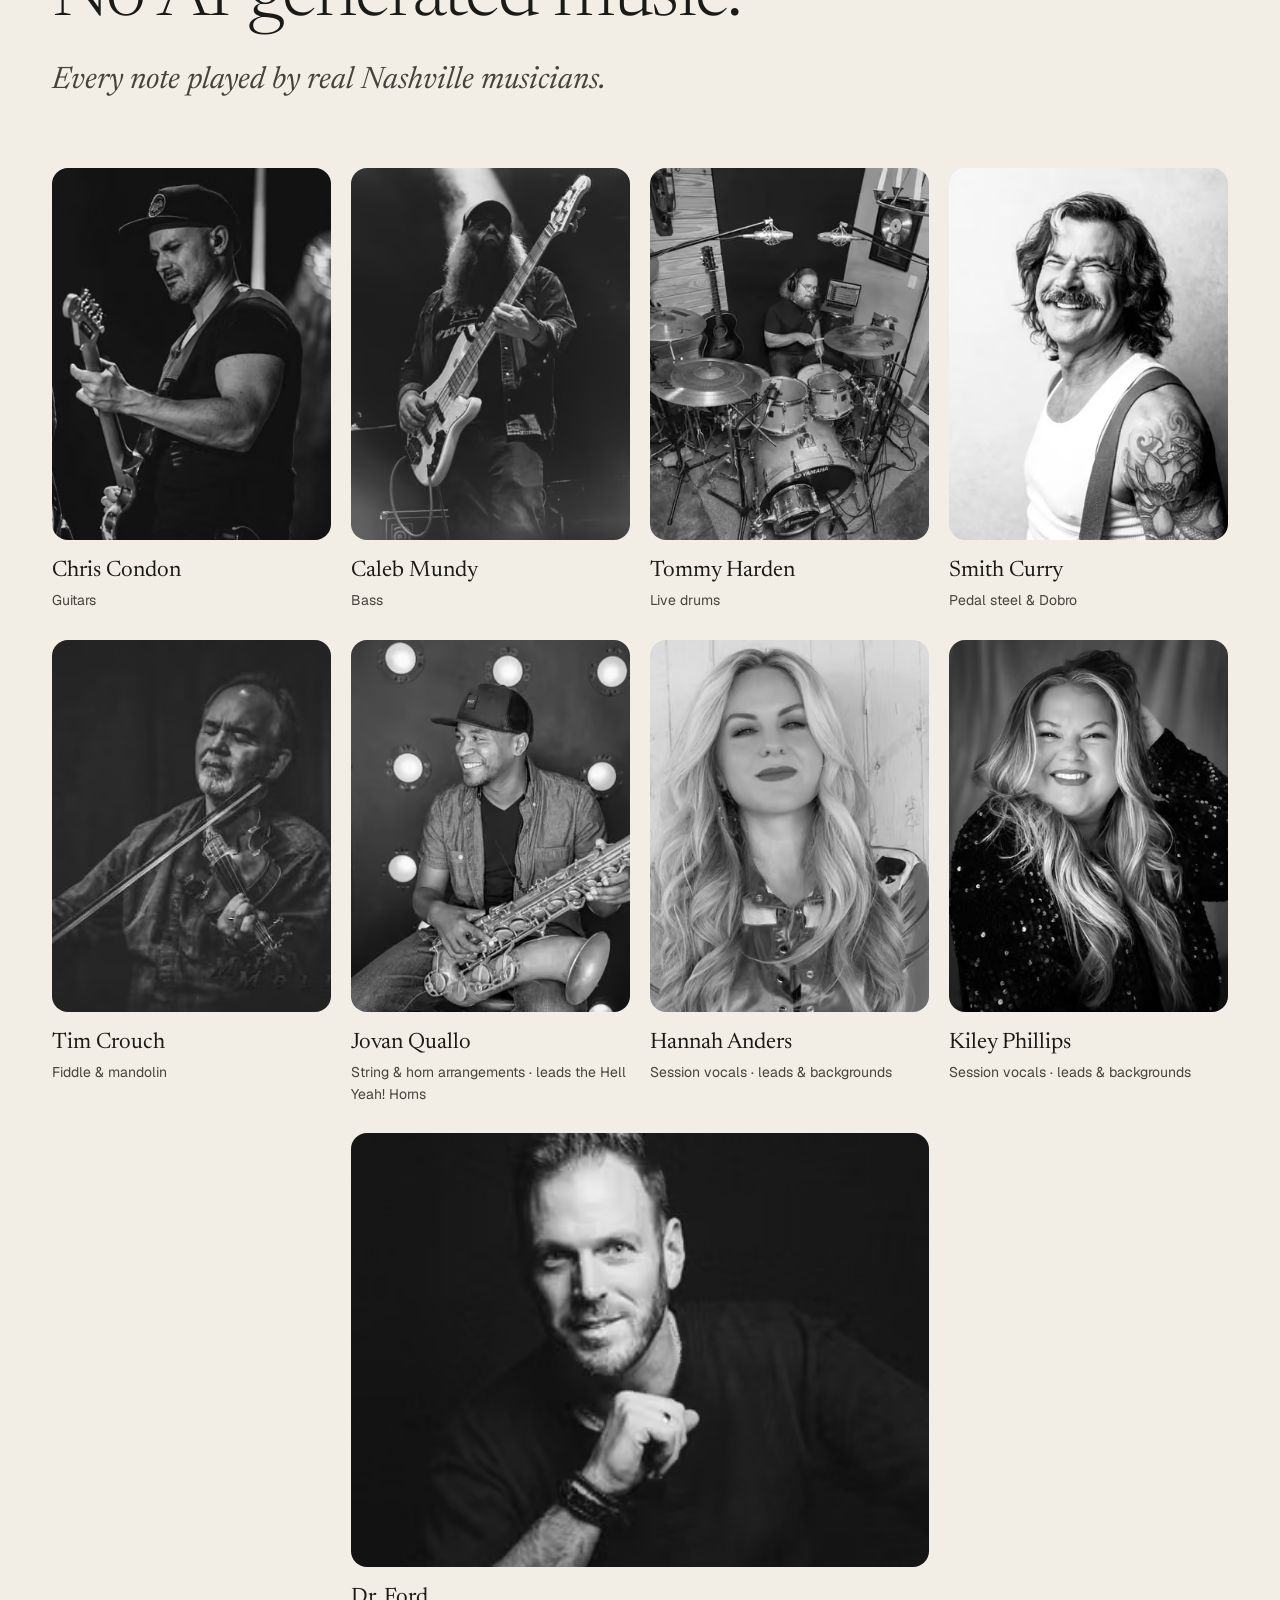
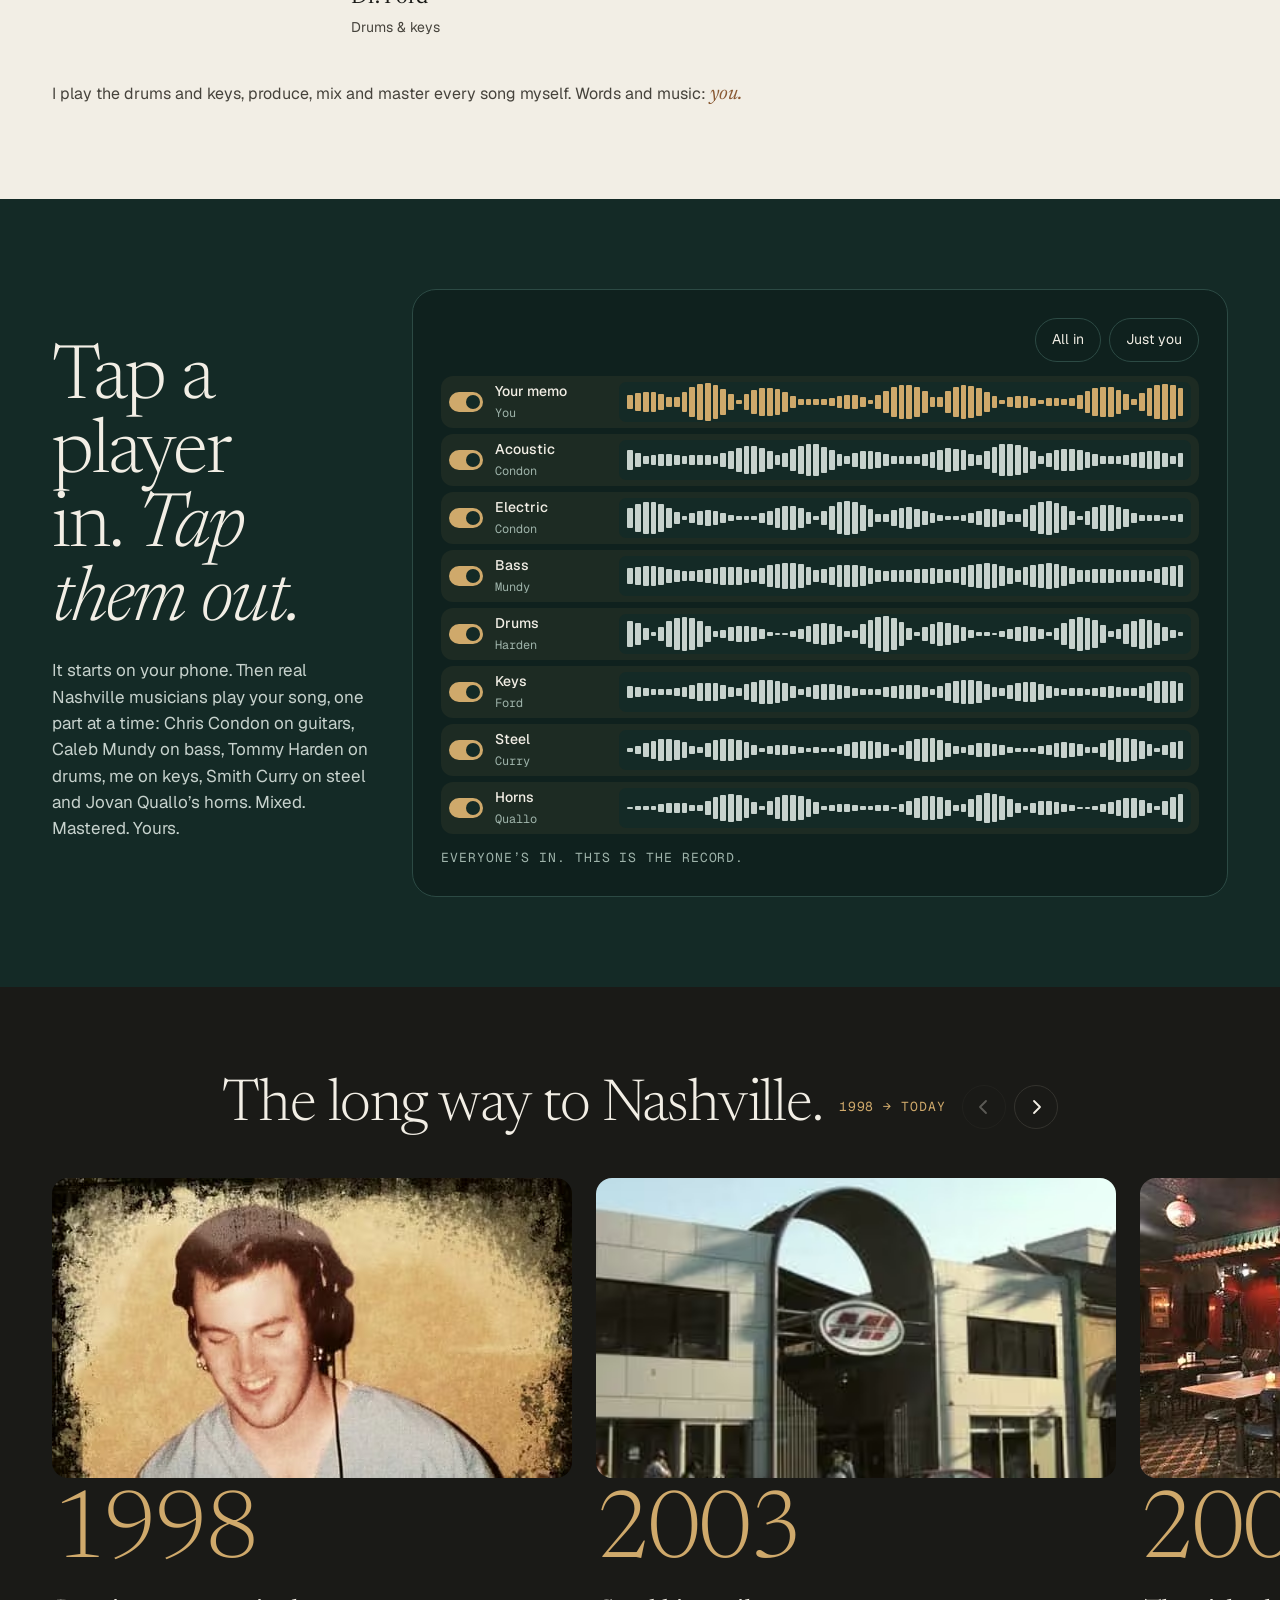
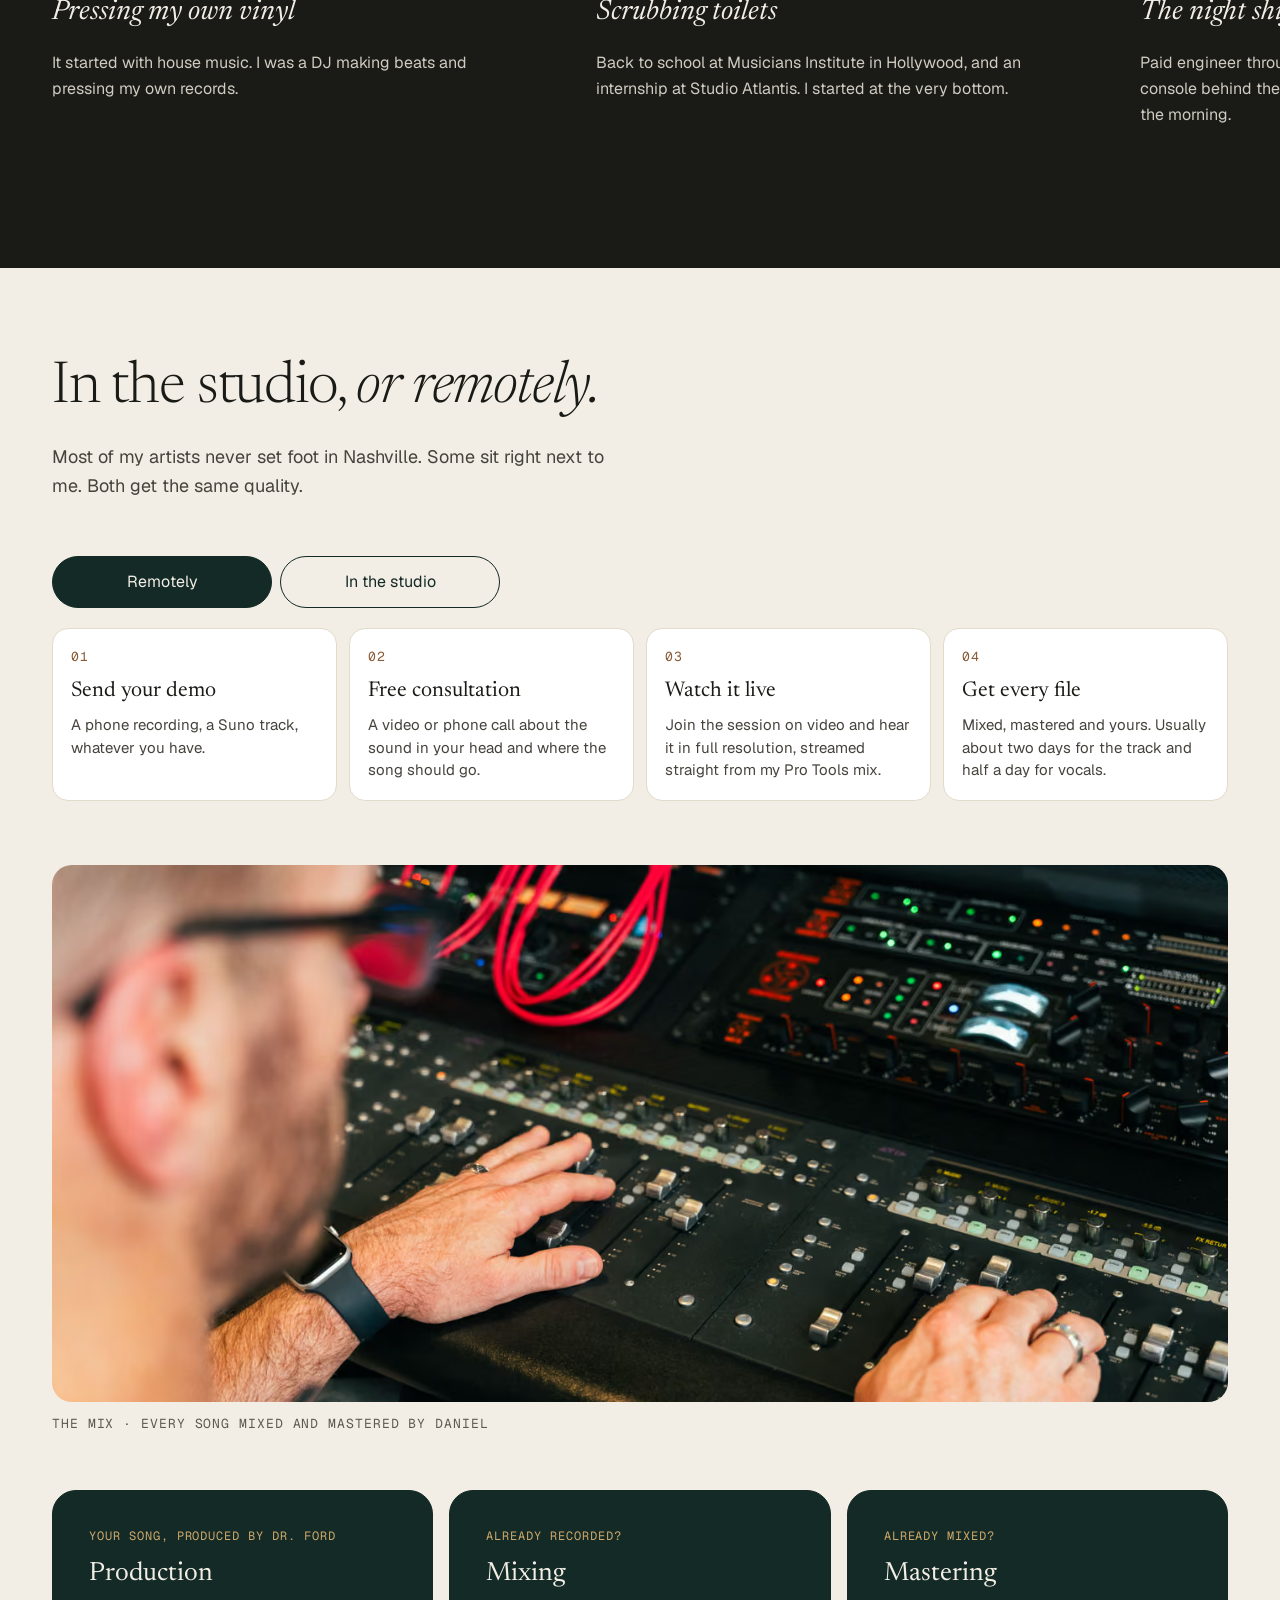
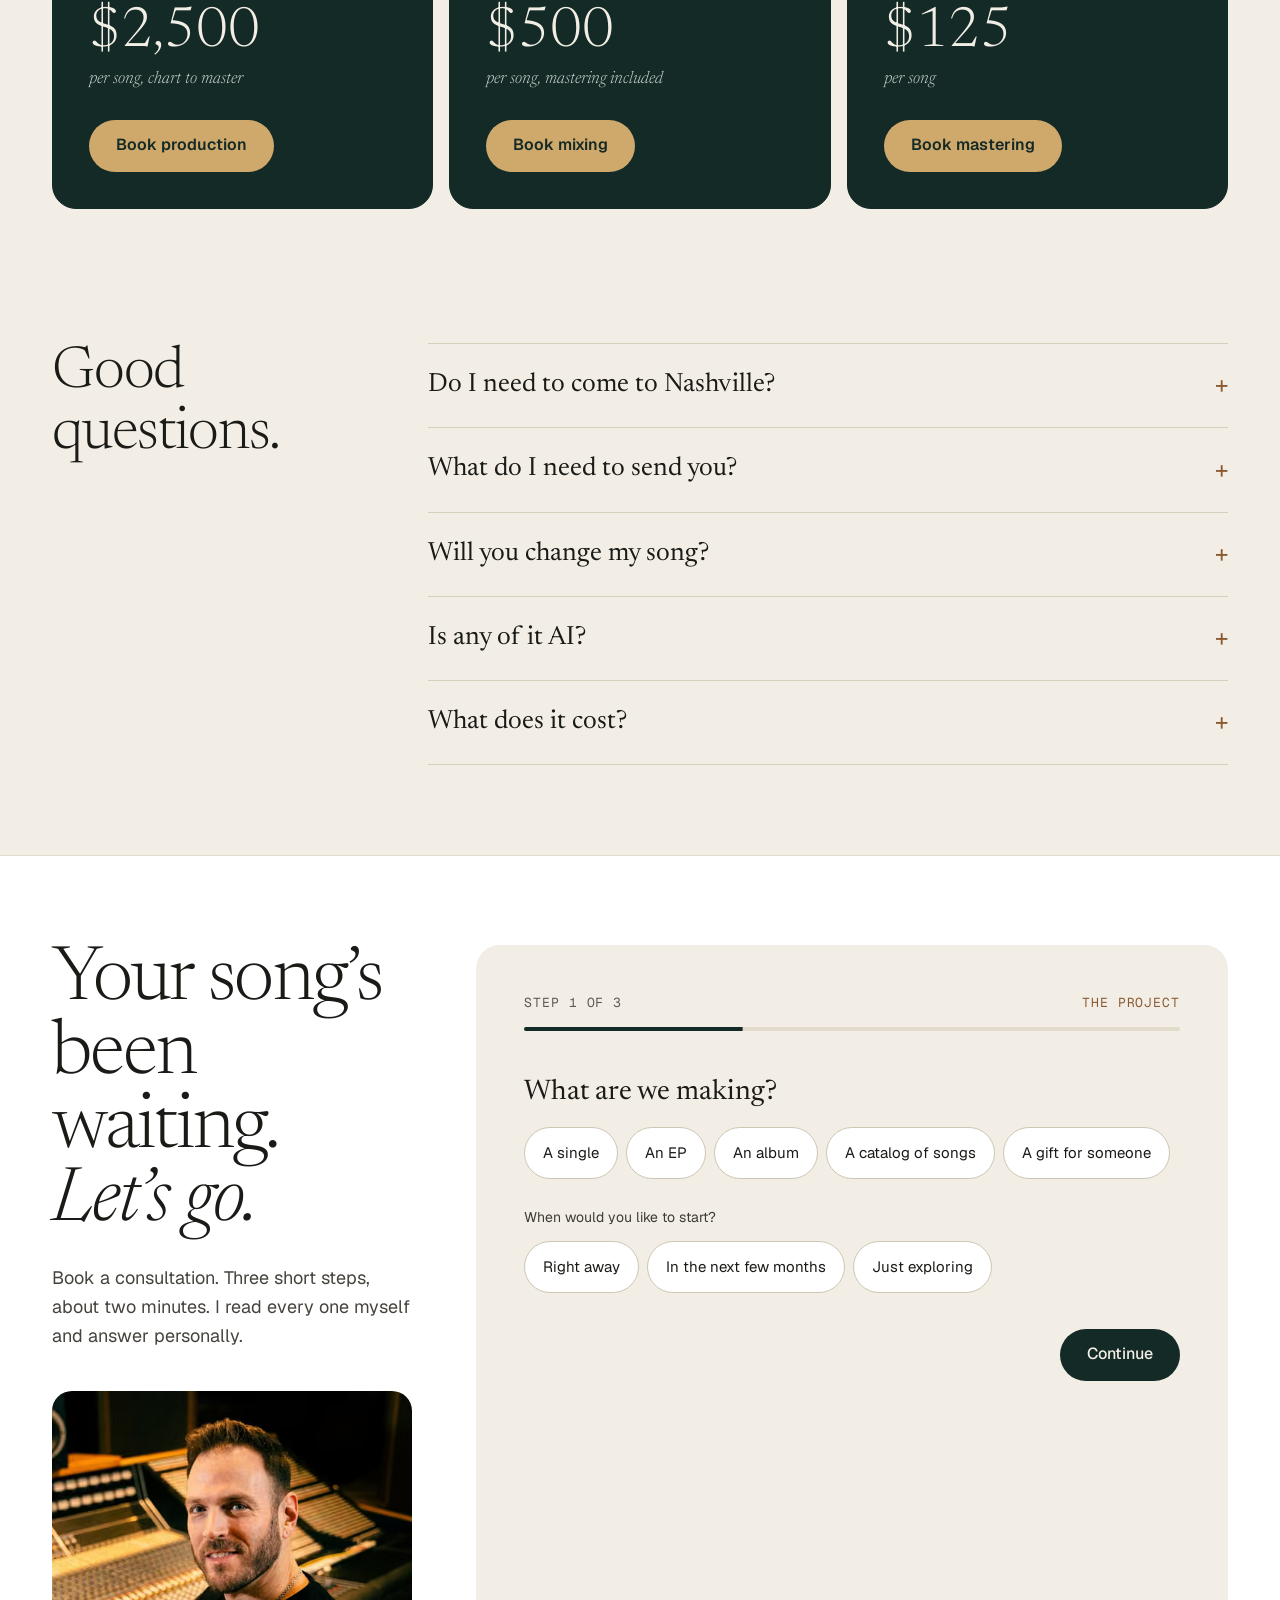
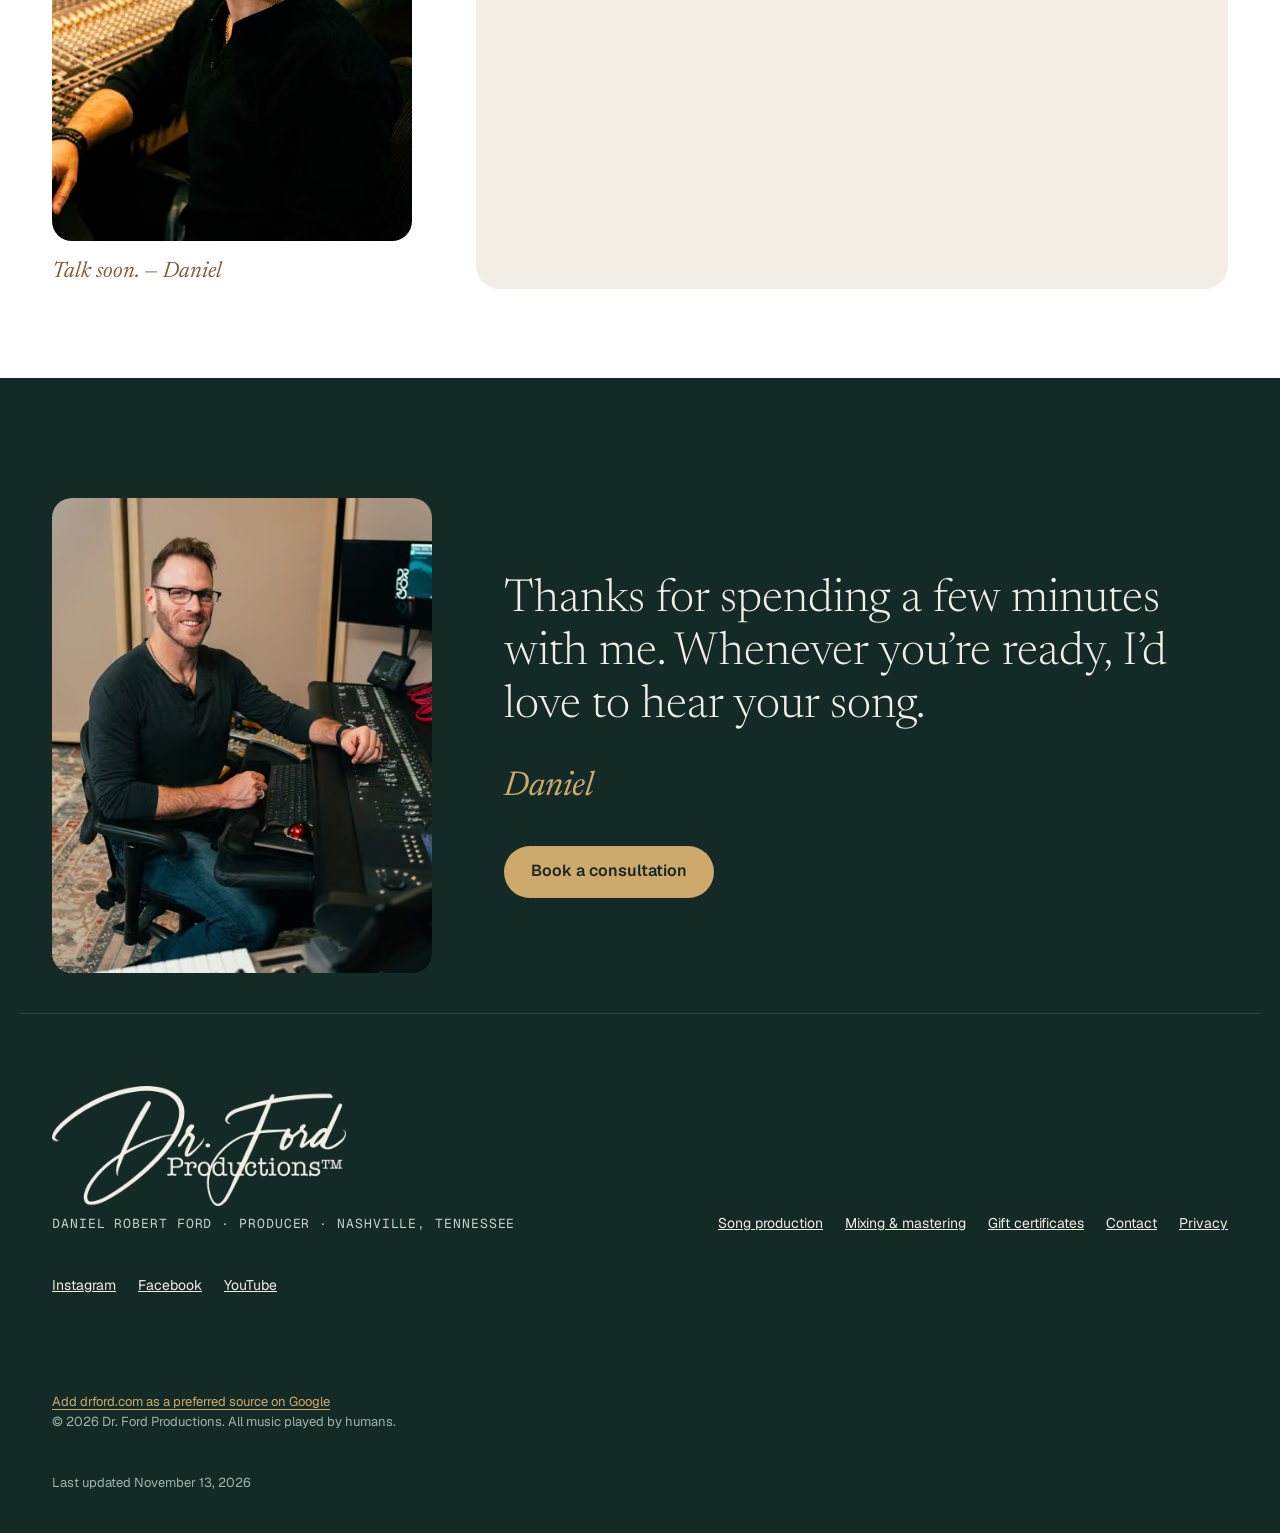
==== commit 3df63208: "Three equal offering cards, each with its own Book button All three go to the consultation form and " ====
--- a/index.html
+++ b/index.html
@@ -33,8 +33,8 @@
 <link rel="preload" href="fonts/newsreader.woff2" as="font" type="font/woff2" crossorigin>
 <link rel="preload" href="fonts/geist.woff2" as="font" type="font/woff2" crossorigin>
 <link rel="preload" as="image" type="image/avif" fetchpriority="high" imagesrcset="img/hero-480.avif 480w, img/hero-800.avif 800w, img/hero-1200.avif 1200w" imagesizes="(max-width: 760px) 100vw, 50vw">
-<link rel="stylesheet" href="css/site.0601a07ad2.css">
-<script src="js/site.3f1f8235b1.js" defer></script>
+<link rel="stylesheet" href="css/site.fb3b1634b7.css">
+<script src="js/site.0f4d88d950.js" defer></script>
 <script type="application/ld+json">
 {"@context":"https://schema.org","@graph":[{"@type":"WebSite","@id":"https://www.drford.com/#website","url":"https://www.drford.com/","name":"Dr. Ford","alternateName":["Dr. Ford Productions","drford.com"],"inLanguage":"en-US","publisher":{"@id":"https://www.drford.com/#business"}},{"@type":"WebPage","@id":"https://www.drford.com/#webpage","url":"https://www.drford.com/","name":"Dr. Ford · Country Record Producer in Nashville","isPartOf":{"@id":"https://www.drford.com/#website"},"about":{"@id":"https://www.drford.com/#daniel"},"mainEntity":{"@id":"https://www.drford.com/#business"},"primaryImageOfPage":{"@id":"https://www.drford.com/#portrait"},"inLanguage":"en-US","dateModified":"2026-11-13"},{"@type":"ImageObject","@id":"https://www.drford.com/#portrait","url":"https://www.drford.com/img/hero-1200.jpg","caption":"Daniel Robert Ford (Dr. Ford) at a recording console in Nashville","creditText":"Dr. Ford Productions"},{"@type":"Person","@id":"https://www.drford.com/#daniel","name":"Daniel Robert Ford","alternateName":["Dr. Ford","Daniel Ford","DrFord"],"description":"Daniel Robert Ford, known as Dr. Ford, is a Nashville record producer, mixer and mastering engineer who specializes in country music. He has made records since 1998, has produced or mixed 9 #1 records with clients, and is a voting member of the Recording Academy.","jobTitle":"Record producer, mixing and mastering engineer","image":{"@id":"https://www.drford.com/#portrait"},"url":"https://www.drford.com/","worksFor":{"@id":"https://www.drford.com/#business"},"homeLocation":{"@type":"City","name":"Nashville, Tennessee"},"memberOf":{"@type":"Organization","name":"The Recording Academy","url":"https://www.recordingacademy.com/"},"alumniOf":{"@type":"CollegeOrUniversity","name":"Musicians Institute","url":"https://www.mi.edu/"},"award":"MusicTech Magazine Award of Excellence (2011) for the Groove3 masterclass “From Drop to Top”","knowsAbout":["Country music production","Record production","Mixing","Mastering","Nashville session musicians","Songwriter demo production","Turning voice memos into finished records"],"sameAs":["https://www.instagram.com/drfordmusic/","https://www.facebook.com/drfordmusic","https://www.youtube.com/@drfordmusic","https://soundbetter.com/profiles/95203-drford"]},{"@type":"ProfessionalService","@id":"https://www.drford.com/#business","name":"Dr. Ford","alternateName":"Dr. Ford Productions","description":"Country record production in Nashville. Songwriters send a voice memo; real Nashville session musicians play the song, and Daniel Robert Ford produces, mixes and masters it into a finished record. Clients work remotely from anywhere or in person in Nashville.","url":"https://www.drford.com/","logo":"https://www.drford.com/icon.png","image":"https://www.drford.com/img/og.jpg","founder":{"@id":"https://www.drford.com/#daniel"},"foundingDate":"2009","priceRange":"From $2,500 per song","currenciesAccepted":"USD","address":{"@type":"PostalAddress","addressLocality":"Nashville","addressRegion":"TN","addressCountry":"US"},"areaServed":[{"@type":"City","name":"Nashville, Tennessee"},{"@type":"Country","name":"United States"},{"@type":"Place","name":"Worldwide (remote sessions)"}],"knowsAbout":["Country music","Record production","Mixing","Mastering"],"slogan":"Your songs. Your vision.","sameAs":["https://www.instagram.com/drfordmusic/","https://www.facebook.com/drfordmusic","https://www.youtube.com/@drfordmusic","https://soundbetter.com/profiles/95203-drford"],"hasOfferCatalog":{"@type":"OfferCatalog","name":"Record production services","itemListElement":[{"@type":"Offer","itemOffered":{"@type":"Service","name":"Song production, mixed and mastered","serviceType":"Record production","description":"Guitar, bass, drums and keys played by Nashville session musicians, your vocal produced and recorded (or your own files), mixing, mastering and a live session stream. Chart to master."},"priceSpecification":{"@type":"PriceSpecification","minPrice":2500,"priceCurrency":"USD","unitText":"per song"}},{"@type":"Offer","name":"Gift certificate: The First Song Experience","price":2500,"priceCurrency":"USD","itemOffered":{"@type":"Service","name":"A fully produced song, a welcome call, session video and lunch in Nashville"}},{"@type":"Offer","name":"Gift certificate: Mix and master","price":500,"priceCurrency":"USD","itemOffered":{"@type":"Service","name":"One song, mixed and mastered"}},{"@type":"Offer","name":"Gift certificate: Mastering","price":125,"priceCurrency":"USD","itemOffered":{"@type":"Service","name":"One song, mastered"}}]}},{"@type":"FAQPage","@id":"https://www.drford.com/#faq","isPartOf":{"@id":"https://www.drford.com/#webpage"},"mainEntity":[{"@type":"Question","name":"Do I need to come to Nashville?","acceptedAnswer":{"@type":"Answer","text":"No. Most of my artists work with me remotely and watch the session live, with full-resolution audio streamed from my mix. If you’re in Nashville, you’re welcome in the studio to sit in and sing in the booth."}},{"@type":"Question","name":"What do I need to send you?","acceptedAnswer":{"@type":"Answer","text":"Any demo: a phone recording, a Suno track, whatever you have. Lyrics help too."}},{"@type":"Question","name":"Will you change my song?","acceptedAnswer":{"@type":"Answer","text":"Only as much as you want. You decide how much I shape it, and we settle that in your free consultation."}},{"@type":"Question","name":"Is any of it AI?","acceptedAnswer":{"@type":"Answer","text":"No AI-generated music. Every note is played by real Nashville musicians."}},{"@type":"Question","name":"What does it cost?","acceptedAnswer":{"@type":"Answer","text":"Production is $2,500 a song, chart to master, and your vocal is included: I can produce and record it, or you can send your own. Steel, fiddle, strings, horns and session singers are optional and priced up front. Albums and catalogs get a custom program."}}]}]}
 </script>
@@ -280,22 +280,23 @@
     <figcaption class="mono">The mix · Every song mixed and mastered by Daniel</figcaption>
   </figure>
   <div class="offers">
-    <div class="offer offer-main rv">
+    <div class="offer rv">
       <p class="mono offer-kicker">Your song, produced by Dr. Ford</p>
+      <p class="offer-name">Production</p>
       <p class="offer-price">$2,500 <em>per song, chart to master</em></p>
-      <a class="btn btn-brass" href="#consult">Book your free consultation</a>
+      <a class="btn btn-brass" href="#consult" data-service="Production">Book production</a>
     </div>
     <div class="offer rv">
       <p class="mono offer-kicker">Already recorded?</p>
       <p class="offer-name">Mixing</p>
       <p class="offer-price">$500 <em>per song, mastering included</em></p>
-      <a class="offer-link" href="mixing-and-mastering/">How mixing works <span aria-hidden="true">→</span></a>
+      <a class="btn btn-brass" href="#consult" data-service="Mixing">Book mixing</a>
     </div>
     <div class="offer rv">
       <p class="mono offer-kicker">Already mixed?</p>
       <p class="offer-name">Mastering</p>
       <p class="offer-price">$125 <em>per song</em></p>
-      <a class="offer-link" href="mixing-and-mastering/">How mastering works <span aria-hidden="true">→</span></a>
+      <a class="btn btn-brass" href="#consult" data-service="Mastering">Book mastering</a>
     </div>
   </div>
 </section>
@@ -384,6 +385,7 @@
 
       <div class="hp" aria-hidden="true"><label>Leave this field empty<input type="text" name="_gotcha" tabindex="-1" autocomplete="off"></label></div>
       <input type="hidden" name="_subject" value="New consultation request · drford.com">
+      <input type="hidden" name="service" id="service" value="">
 
       <div class="form-nav">
         <button class="btn btn-line back" type="button" id="back" hidden>Back</button>
--- a/css/site.fb3b1634b7.css
+++ b/css/site.fb3b1634b7.css
@@ -0,0 +1,556 @@
+/* Dr. Ford — site styles. No external requests; fonts are self-hosted. */
+
+@font-face{font-family:"Newsreader";src:url("../fonts/newsreader.woff2") format("woff2");font-weight:300 500;font-style:normal;font-display:swap}
+@font-face{font-family:"Newsreader";src:url("../fonts/newsreader-italic.woff2") format("woff2");font-weight:300 400;font-style:italic;font-display:swap}
+@font-face{font-family:"Geist";src:url("../fonts/geist.woff2") format("woff2");font-weight:300 700;font-style:normal;font-display:swap}
+@font-face{font-family:"Geist Mono";src:url("../fonts/geist-mono.woff2") format("woff2");font-weight:400 500;font-style:normal;font-display:swap}
+
+:root{
+  --room:#142A26; --room-deep:#0F211E; --room-line:#2C4A44; --room-text:#C7D2CD; --room-muted:#9FB4AB;
+  --cream:#F2EEE5; --cream-2:#E9E3D6; --paper:#F7F4EC; --white:#FFFFFF;
+  --ink:#1A1A17; --ink-2:#3D3B35; --muted:#46433C; --muted-2:#5E5A51;
+  --walnut:#8A5A34; --brass:#CFA96B; --line:#E2DACA; --line-2:#D8CFBD; --night:#1A1A17; --night-2:#23221F; --night-line:#34332E; --night-text:#CFCBC0; --night-muted:#A8A498;
+  --serif:"Newsreader",Georgia,"Times New Roman",serif;
+  --sans:"Geist",system-ui,-apple-system,"Segoe UI",sans-serif;
+  --mono:"Geist Mono",ui-monospace,SFMono-Regular,Menlo,monospace;
+  --ease:cubic-bezier(.2,.7,.1,1); --ease-out:cubic-bezier(.23,1,.32,1);
+  --wrap:1240px; --gutter:32px; --header:64px;
+}
+
+*,*::before,*::after{box-sizing:border-box}
+html{-webkit-text-size-adjust:100%;text-size-adjust:100%;scroll-padding-top:calc(var(--header) + 12px)}
+@media (prefers-reduced-motion:no-preference){html{scroll-behavior:smooth}}
+body{margin:0;background:var(--cream);color:var(--ink);font-family:var(--sans);font-size:17px;line-height:1.55;-webkit-font-smoothing:antialiased;-moz-osx-font-smoothing:grayscale;text-rendering:optimizeLegibility}
+img,picture,video,svg{display:block;max-width:100%}
+img{height:auto}
+a{color:inherit}
+button,input,select,textarea{font:inherit;color:inherit}
+button{cursor:pointer}
+h1,h2,h3,p,figure,ol,ul,dl{margin:0}
+ol,ul{padding:0;list-style:none}
+:focus-visible{outline:2px solid var(--brass);outline-offset:3px;border-radius:4px}
+.sr-only{position:absolute!important;width:1px;height:1px;padding:0;margin:-1px;overflow:hidden;clip:rect(0 0 0 0);white-space:nowrap;border:0}
+.skip{position:absolute;left:16px;top:-60px;z-index:100;background:var(--brass);color:var(--room);padding:10px 16px;border-radius:999px;font-weight:600;text-decoration:none;transition:top .2s}
+.skip:focus{top:12px}
+
+.wrap{max-width:var(--wrap);margin-inline:auto;padding-inline:var(--gutter)}
+.serif{font-family:var(--serif)}
+.mono{font-family:var(--mono);letter-spacing:.07em;text-transform:uppercase;font-size:13px}
+em{font-style:italic}
+
+/* Section label: song-form rail with Nashville Number System chords */
+.rail{font-family:var(--mono);font-size:13px;letter-spacing:.1em;display:flex;flex-wrap:wrap;gap:6px 18px;align-items:center;margin-bottom:36px;color:var(--muted-2)}
+.rail b{font-weight:400;color:var(--walnut)}
+.on-dark .rail{color:var(--room-muted)} .on-dark .rail b{color:var(--brass)}
+.on-night .rail{color:var(--night-muted)} .on-night .rail b{color:var(--brass)}
+
+.display{font-family:var(--serif);font-weight:300;letter-spacing:-.02em;line-height:1}
+.h-xl{font-size:clamp(3.2rem,7.2vw,7rem);line-height:.93;letter-spacing:-.03em}
+.h-l{font-size:clamp(2.8rem,6vw,5.6rem);line-height:.96;letter-spacing:-.025em}
+.h-m{font-size:clamp(2.4rem,4.6vw,4.2rem);line-height:1.04}
+.lede{font-family:var(--serif);font-size:clamp(1.3rem,2vw,1.7rem);line-height:1.5;font-weight:300}
+.muted{color:var(--muted)}
+.section{padding-block:clamp(96px,12vw,150px)}
+
+.btn{display:inline-flex;align-items:center;justify-content:center;gap:10px;min-height:52px;padding:0 26px;border-radius:999px;text-decoration:none;font-size:16px;font-weight:500;border:1px solid transparent;transition:transform 160ms var(--ease-out),background-color .2s ease,color .2s ease,border-color .2s ease;white-space:nowrap;-webkit-tap-highlight-color:transparent}
+@media (hover:hover) and (pointer:fine){.btn:hover{transform:translateY(-1px)}}
+.btn-brass{background:var(--brass);color:var(--room);font-weight:600;text-decoration:none}
+.btn-brass:hover{background:#D9B67C}
+.btn-ghost{border-color:#5E7D74;color:var(--cream)}
+.btn-ghost:hover{border-color:var(--cream)}
+.btn-room{background:var(--room);color:var(--cream)}
+.btn-room:hover{background:#1C3832}
+.btn-line{border-color:var(--line-2);background:transparent;color:var(--ink)}
+
+/* Header */
+.site-header{position:sticky;top:env(safe-area-inset-top,0px);z-index:30;background:rgba(20,42,38,.86);-webkit-backdrop-filter:saturate(160%) blur(18px);backdrop-filter:saturate(160%) blur(18px);color:var(--cream);border-bottom:1px solid rgba(242,238,229,.08);transition:background-color .3s}
+.site-header.scrolled{background:rgba(15,33,30,.94)}
+.nav{min-height:var(--header);display:flex;flex-wrap:wrap;align-items:center;justify-content:space-between;gap:12px}
+.nav-logo img{height:44px;width:auto}
+.nav-links{display:flex;flex-wrap:wrap;align-items:center;gap:26px;font-size:14px}
+.nav-links a:not(.btn){color:#DCE3DF;text-decoration:none}
+.nav-links a:not(.btn):hover{color:var(--cream)}
+.nav-links .btn{min-height:40px;padding:0 18px;font-size:14px}
+@media (max-width:860px){.nav-links a:not(.btn){display:none}}
+
+/* Hero */
+.hero{background:var(--room);color:var(--cream);overflow:hidden}
+.hero-grid{display:flex;flex-wrap:wrap;align-items:stretch;gap:0 56px;min-height:min(860px,calc(100svh - var(--header)))}
+.hero-copy{flex:1 1 520px;min-width:0;display:flex;flex-direction:column;justify-content:center;padding-block:clamp(56px,8vw,96px) 64px}
+.hero-kicker{color:var(--brass);margin-bottom:34px}
+.hero-sub{margin-top:30px;max-width:500px;font-family:var(--serif);font-size:clamp(1.35rem,2.2vw,1.85rem);line-height:1.3}
+.hero-ctas{margin-top:40px;display:flex;flex-wrap:wrap;gap:12px}
+.hero-proof{margin-top:64px;display:flex;flex-wrap:wrap;gap:10px 28px;color:#C9D3CE;font-size:13px}
+.hero-photo{flex:1 1 440px;min-width:0;position:relative;display:flex;flex-direction:column;justify-content:flex-end;padding-top:48px}
+.hero-photo .frame{overflow:hidden;border-radius:300px 300px 0 0;height:min(760px,78svh)}
+.hero-photo img{width:100%;height:112%;object-fit:cover;object-position:50% 0%;will-change:transform}
+.hero-tag{position:absolute;left:24px;bottom:28px;background:rgba(20,42,38,.9);-webkit-backdrop-filter:blur(10px);backdrop-filter:blur(10px);border:1px solid var(--room-line);border-radius:16px;padding:16px 20px}
+.hero-tag p:first-child{font-family:var(--serif);font-size:22px;font-style:italic}
+.hero-tag p:last-child{margin-top:4px;font-size:12px;color:#C9D3CE}
+@media (max-width:760px){.hero-grid{min-height:0}.hero-photo{order:-1;flex-basis:100%;padding-top:20px}.hero-photo .frame{height:56svh;min-height:380px;border-radius:200px 200px 24px 24px}.hero-copy{padding-block:40px 56px}.hero-kicker{margin-bottom:20px}.hero-proof{margin-top:40px}}
+
+/* Hello */
+.split{display:flex;flex-wrap:wrap;gap:64px;align-items:center}
+.split > *{min-width:0}
+.hello-copy{flex:1 1 480px}
+.hello-copy .lede+.lede{margin-top:22px}
+.signature{margin-top:34px;font-family:var(--serif);font-size:34px;font-style:italic;color:var(--walnut)}
+.hello-media{flex:1 1 460px;position:relative;aspect-ratio:4/5;border-radius:20px;overflow:hidden;background:#E6DFD0}
+.hello-media img{width:100%;height:100%;object-fit:cover}
+.hello-label{position:absolute;left:24px;bottom:24px;display:flex;align-items:center;gap:14px}
+.play{width:64px;height:64px;border-radius:999px;border:0;background:var(--room);color:var(--cream);display:grid;place-items:center;flex:none}
+.play[disabled]{cursor:default;opacity:.92}
+.hello-label .mono{background:rgba(20,42,38,.8);color:var(--cream);padding:6px 10px;border-radius:6px}
+
+/* Shape selector */
+.band-white{background:var(--white);border-block:1px solid var(--line)}
+.shape-grid{display:flex;flex-wrap:wrap;gap:56px}
+.shape-grid > div{flex:1 1 440px;min-width:0}
+.shape-card{background:var(--cream);border-radius:24px;padding:32px}
+.chips-row{display:flex;flex-wrap:wrap;gap:8px}
+.toggle{min-height:46px;padding:0 18px;border-radius:999px;border:1px solid var(--room);background:transparent;color:var(--room);font-size:15px;transition:background-color .25s,color .25s}
+.toggle[aria-pressed="true"]{background:var(--room);color:var(--cream)}
+.shape-text{margin-top:28px;font-family:var(--serif);font-size:27px;line-height:1.3;min-height:3.9em}
+.shape-note{margin-top:18px;color:var(--muted-2)}
+.wide-photo{margin-top:64px}
+.wide-photo img{width:100%;height:clamp(340px,42vw,600px);object-fit:cover;border-radius:20px}
+figcaption.mono{margin-top:12px;color:var(--muted-2)}
+
+/* Pinned session: voice memo becomes a record */
+.on-dark{background:var(--room);color:var(--cream)}
+.pin{position:relative;height:300vh}
+.pin-stage{position:sticky;top:var(--header);height:calc(100vh - var(--header));min-height:640px;display:flex;flex-wrap:wrap;align-items:center;align-content:center;gap:48px}
+.pin-copy{flex:1 1 340px;min-width:0}
+.steps{display:flex;flex-direction:column;gap:14px}
+.steps p{font-family:var(--serif);font-weight:300;font-size:clamp(1.7rem,3.1vw,2.8rem);line-height:1.1;opacity:.34;transition:opacity .45s var(--ease)}
+.steps p.active{opacity:1}
+.console{flex:999 1 560px;min-width:0;background:var(--room-deep);border:1px solid var(--room-line);border-radius:24px;padding:28px}
+.console-top{display:flex;justify-content:space-between;gap:12px;margin-bottom:20px;color:var(--room-muted)}
+.console-top .pct{color:var(--brass)}
+.lanes{display:flex;flex-direction:column;gap:10px}
+.lane{display:flex;align-items:center;gap:14px;opacity:.06;transform:translate3d(32px,0,0);transition:opacity .35s var(--ease),transform .35s var(--ease)}
+.lane.on{opacity:1;transform:none}
+.lane-name{flex:0 0 136px;font-family:var(--mono);font-size:11px;letter-spacing:.04em;color:var(--room-text)}
+.wave{flex:1 1 auto;min-width:0;height:42px;display:flex;align-items:center;gap:2px;overflow:hidden;background:var(--room);border-radius:7px;padding:0 8px}
+.wave i{flex:1 1 0;min-width:2px;border-radius:1px;background:#DCE3DF;transition:background-color .4s}
+.lane.memo .wave i,.console.done .wave i{background:var(--brass)}
+@media (max-width:640px){.lane-name{flex-basis:96px;font-size:10px}.console{padding:18px}.wave{height:30px}.pin-stage{gap:24px}}
+
+/* The room */
+.room-head{display:flex;flex-wrap:wrap;justify-content:space-between;align-items:flex-end;gap:16px 48px;margin-bottom:48px}
+.room-head p{max-width:380px;font-size:18px;line-height:1.6}
+.bleed{padding-inline:clamp(12px,2vw,24px)}
+.bleed img{width:100%;height:clamp(420px,56vw,900px);object-fit:cover;border-radius:20px}
+.gallery{margin-top:20px;display:grid;grid-template-columns:repeat(auto-fit,minmax(300px,1fr));gap:20px;padding-bottom:20px}
+.gallery img{width:100%;height:560px;object-fit:cover;border-radius:20px}
+.gallery .span2{grid-column:span 2}
+@media (max-width:700px){.gallery .span2{grid-column:auto}.gallery img{height:440px}}
+.note-card{background:var(--room);color:var(--cream);border-radius:20px;padding:40px;min-height:560px;display:flex;flex-direction:column;justify-content:space-between}
+.note-card .mono{color:var(--brass)}
+.note-card p:last-child{font-family:var(--serif);font-size:clamp(1.45rem,2vw,1.9rem);line-height:1.2;font-weight:300}
+@media (max-width:700px){.note-card{min-height:auto;gap:48px}}
+
+/* Band */
+.band-sub{margin:22px 0 64px;font-family:var(--serif);font-style:italic;font-size:clamp(1.4rem,2.4vw,2rem);color:var(--muted)}
+.band-grid{display:grid;grid-template-columns:repeat(auto-fill,minmax(240px,1fr));gap:28px 20px}
+.band-grid img{width:100%;aspect-ratio:3/4;object-fit:cover;border-radius:16px}
+.band-grid figcaption{margin-top:14px}
+.band-grid figcaption strong{display:block;font-family:var(--serif);font-weight:400;font-size:22px}
+.band-grid figcaption span{display:block;margin-top:2px;font-size:14px;color:var(--muted)}
+.band-foot{margin-top:40px;font-size:16px;color:var(--muted)}
+.band-foot em{font-family:var(--serif);font-size:20px;color:var(--walnut)}
+
+/* Listen */
+.on-night{background:var(--night);color:var(--cream)}
+.listen-hero{padding:clamp(12px,2vw,24px) clamp(12px,2vw,24px) 0}
+.listen-hero img{width:100%;height:clamp(420px,58vw,920px);object-fit:cover;object-position:50% 35%;border-radius:20px}
+.cards-3{display:grid;grid-template-columns:repeat(auto-fit,minmax(300px,1fr));gap:20px}
+.ab-card{background:var(--night-2);border:1px solid var(--night-line);border-radius:20px;padding:28px}
+.ab-card .mono{color:var(--night-muted);margin-bottom:20px;text-transform:none;letter-spacing:.04em}
+.ab-btns{display:flex;flex-wrap:wrap;gap:10px}
+.ab-btns .btn{min-height:46px;padding:0 18px}
+.ab-btns .btn-dark{border-color:#4A4842;color:var(--cream);background:transparent}
+.soon{display:grid;place-items:center;text-align:center;padding:28px;border-radius:20px;font-family:var(--mono);font-size:13px;letter-spacing:.06em;line-height:1.7}
+.soon.dark{background:var(--night-2);color:var(--night-muted);min-height:420px;margin-top:20px}
+.soon.light{background:#E6DFD0;color:var(--muted);min-height:260px}
+
+/* Proof */
+.stats{display:grid;grid-template-columns:repeat(auto-fit,minmax(210px,1fr));gap:40px 24px;padding-bottom:80px}
+.stat{border-top:2px solid var(--walnut);padding-top:20px}
+.stat b{display:block;font-family:var(--serif);font-weight:300;font-size:88px;line-height:1}
+.stat span{display:block;margin-top:10px;color:var(--muted)}
+.story-card{background:var(--white);border:1px solid var(--line);border-radius:20px;padding:32px;font-family:var(--serif);font-size:24px;line-height:1.4}
+.press{margin-top:36px;color:var(--muted-2)}
+
+/* Timeline */
+.pin-h{position:relative;height:420vh}
+.pin-h-stage{position:sticky;top:var(--header);height:calc(100vh - var(--header));min-height:700px;overflow:hidden;display:flex;flex-direction:column;justify-content:center}
+.tl-head{display:flex;flex-wrap:wrap;justify-content:space-between;align-items:flex-end;gap:16px;margin-bottom:40px}
+.tl-year{color:var(--brass)}
+.tl-view{width:100%;overflow:hidden}
+.tl-track{display:flex;gap:24px;width:max-content;padding-inline:max(var(--gutter),calc((100vw - var(--wrap))/2 + var(--gutter)));will-change:transform}
+.tl-card{flex:0 0 min(520px,82vw);display:flex;flex-direction:column;gap:16px}
+.tl-card img{width:100%;aspect-ratio:520/300;object-fit:cover;border-radius:16px;background:#262521}
+.tl-card .yr{font-family:var(--serif);font-weight:300;font-size:clamp(64px,8vw,96px);line-height:.85;letter-spacing:-.03em;color:var(--brass)}
+.tl-card h3{font-family:var(--serif);font-weight:400;font-style:italic;font-size:28px}
+.tl-card p{max-width:460px;font-size:16px;line-height:1.6;color:var(--night-text)}
+.tl-bar{margin-top:32px;height:2px;background:var(--night-line);border-radius:2px;overflow:hidden}
+.tl-bar i{display:block;height:100%;width:100%;background:var(--brass);transform-origin:0 50%;transform:scaleX(0)}
+/* Without JS, or with reduced motion: a swipeable row instead of the pinned scroll */
+.no-pin .pin-h{height:auto}
+.no-pin .pin-h-stage{position:static;height:auto;min-height:0;padding-block:clamp(96px,12vw,140px)}
+.no-pin .tl-view{overflow-x:auto;scroll-snap-type:x mandatory;-webkit-overflow-scrolling:touch;padding-bottom:16px}
+.no-pin .tl-card{scroll-snap-align:start}
+.no-pin .tl-bar{display:none}
+.no-pin .pin{height:auto}
+.no-pin .pin-stage{position:static;height:auto;min-height:0;padding-block:clamp(96px,12vw,140px)}
+.no-pin .lane{opacity:1;transform:none}
+.no-pin .steps p{opacity:1}
+
+/* Process + price */
+.process{display:grid;grid-template-columns:repeat(auto-fit,minmax(230px,1fr));gap:32px}
+.process .mono{color:var(--walnut)}
+.process strong{display:block;margin:12px 0 8px;font-family:var(--serif);font-weight:400;font-size:26px}
+.process p:last-child{color:var(--muted)}
+.price{margin-top:72px;background:var(--room);color:var(--cream);border-radius:24px;padding:clamp(32px,5vw,64px);display:flex;flex-wrap:wrap;gap:40px;justify-content:space-between;align-items:flex-end}
+.price .from{font-family:var(--serif);font-weight:300;font-size:clamp(3rem,6vw,5.2rem);line-height:1}
+.price .from em{font-size:.42em}
+.price .label,.price .desc{color:var(--room-text)}
+.price .desc{max-width:400px;margin-bottom:22px}
+
+/* Gifts */
+.gifts{background:var(--cream-2)}
+.gift{background:var(--paper);border:1px solid var(--line-2);border-radius:18px;padding:32px;display:flex;flex-direction:column;gap:12px}
+.gift .mono{color:var(--walnut);font-size:12px}
+.gift strong{font-family:var(--serif);font-weight:400;font-size:28px}
+.gift p{color:var(--muted)}
+.gift .amt{margin-top:auto;padding-top:12px;font-family:var(--serif);font-weight:300;font-size:40px;color:var(--ink)}
+.gift.feature{background:var(--room);border-color:var(--room);color:var(--cream)}
+.gift.feature .mono{color:var(--brass)}
+.gift.feature p{color:var(--room-text)}
+.gift.feature .amt{color:var(--cream)}
+.gift-top{display:flex;justify-content:space-between;align-items:flex-start;gap:12px}
+.gift-top img{height:40px;width:auto;opacity:.9}
+.fineprint{margin-top:28px;font-size:14px;color:var(--muted)}
+
+/* FAQ */
+.faq-grid{display:flex;flex-wrap:wrap;gap:56px}
+.faq-grid > div:first-child{flex:1 1 320px;min-width:0}
+.faq-grid > div:last-child{flex:999 1 560px;min-width:0}
+.faq-photo{margin-top:40px;max-width:420px}
+.faq-photo img{aspect-ratio:4/5;object-fit:cover;border-radius:20px;width:100%}
+details{border-top:1px solid var(--line-2)}
+details:last-child{border-bottom:1px solid var(--line-2)}
+summary{list-style:none;cursor:pointer;display:flex;justify-content:space-between;gap:24px;align-items:center;padding:26px 0;font-family:var(--serif);font-size:26px;line-height:1.2}
+summary::-webkit-details-marker{display:none}
+summary::after{content:"+";font-family:var(--sans);font-size:24px;color:var(--walnut);flex:none;transition:transform .2s var(--ease-out)}
+details[open] summary::after{transform:rotate(45deg)}
+details p{padding-bottom:26px;font-size:17px;color:var(--muted)}
+
+/* Consultation form */
+.consult{background:var(--white);border-top:1px solid var(--line)}
+.consult-grid{display:flex;flex-wrap:wrap;gap:64px}
+.consult-grid > div{flex:1 1 360px;min-width:0}
+.consult-grid form{flex:999 1 560px;min-width:0}
+.consult-photo{margin-top:40px;max-width:420px}
+.consult-photo img{aspect-ratio:4/5;object-fit:cover;border-radius:20px;width:100%}
+.consult-photo figcaption{margin-top:14px;font-family:var(--serif);font-style:italic;font-size:22px;color:var(--walnut)}
+.form{background:var(--cream);border-radius:24px;padding:clamp(24px,4vw,48px)}
+.progress-head{display:flex;justify-content:space-between;gap:12px;margin-bottom:14px;color:var(--muted-2)}
+.progress-head .step-name{color:var(--walnut)}
+.progress{height:4px;background:var(--line);border-radius:4px;margin-bottom:40px;overflow:hidden}
+.progress i{display:block;height:100%;background:var(--room);transform-origin:0 50%;transform:scaleX(.3334);transition:transform .45s var(--ease)}
+.step{display:flex;flex-direction:column;gap:28px;border:0;margin:0;padding:0;min-width:0}
+.js .step:not(.current){display:none}
+.no-js .progress-head,.no-js .progress,.no-js .form-nav .back,.no-js .form-nav .next{display:none}
+[hidden]{display:none!important}
+.step-title{font-family:var(--serif);font-size:28px;line-height:1.2}
+.fields{display:grid;grid-template-columns:repeat(auto-fit,minmax(220px,1fr));gap:20px}
+.field{display:flex;flex-direction:column;gap:8px;font-size:14px;color:var(--ink-2)}
+.field input,.field select,.field textarea{font-size:16px;color:var(--ink);background:var(--white);border:1px solid #CFC7B5;border-radius:12px;padding:12px 14px;min-height:50px;width:100%}
+.field textarea{resize:vertical}
+.field input:focus,.field select:focus,.field textarea:focus{outline:2px solid var(--room);outline-offset:1px;border-color:var(--room)}
+.choices{border:0;margin:0;padding:0;min-width:0}
+.choices legend{font-size:14px;color:var(--ink-2);margin-bottom:12px;padding:0}
+.choices.big legend{font-family:var(--serif);font-size:28px;color:var(--ink)}
+.choice-row{display:flex;flex-wrap:wrap;gap:8px}
+.chip{position:relative;display:inline-flex}
+.chip input{position:absolute;opacity:0;inset:0;margin:0;cursor:pointer}
+.chip span{display:inline-flex;align-items:center;min-height:46px;padding:0 18px;border:1px solid #CFC7B5;border-radius:999px;background:var(--white);font-size:15px;transition:background-color .2s,color .2s,border-color .2s}
+.chip input:checked + span{background:var(--room);border-color:var(--room);color:var(--cream)}
+.chip input:focus-visible + span{outline:2px solid var(--brass);outline-offset:2px}
+.hp{position:absolute;left:-10000px;width:1px;height:1px;overflow:hidden}
+.form-nav{margin-top:36px;display:flex;flex-wrap:wrap;gap:12px;justify-content:space-between;align-items:center}
+.form-nav .next,.form-nav .submit{margin-left:auto}
+.js .form-nav .submit:not(.show){display:none}
+.form-status{margin-top:18px;font-size:15px;min-height:1.5em}
+.form-status.error{color:#9B2C1E}
+.form-done{text-align:center;padding:48px 8px}
+.form-done strong{display:block;font-family:var(--serif);font-weight:300;font-size:clamp(2rem,4vw,3rem);line-height:1.1}
+.form-done p{margin-top:16px;color:var(--muted)}
+
+/* Footer */
+.site-footer{background:var(--room);color:var(--room-text)}
+.signoff{display:flex;flex-wrap:wrap;gap:48px 72px;align-items:center;padding-block:120px 40px;border-bottom:1px solid var(--room-line)}
+.signoff picture{flex:0 1 380px;min-width:0;max-width:380px;width:100%}
+.signoff img{aspect-ratio:4/5;object-fit:cover;border-radius:20px;width:100%}
+.signoff > div{flex:1 1 420px;min-width:0}
+.signoff p.serif{font-size:clamp(2rem,3.6vw,3.2rem);line-height:1.15;font-weight:300;color:var(--cream)}
+.signoff .signature{color:var(--brass);margin-top:28px}
+.signoff .btn{margin-top:32px}
+.foot{display:flex;flex-wrap:wrap;gap:40px;justify-content:space-between;align-items:flex-end;padding-block:72px 96px}
+.foot img{height:120px;width:auto}
+.foot .mono{margin-top:8px;display:block}
+.foot nav{display:flex;flex-wrap:wrap;gap:22px;font-size:14px}
+.foot nav a{color:var(--cream)}
+.copy{padding-bottom:40px;font-size:13px;color:var(--room-muted)}
+
+@media (max-width:760px){
+  :root{--gutter:20px}
+}
+
+/* Reveal on scroll (added by JS so content is never hidden without it) */
+.js .rv{opacity:0;transform:translate3d(0,24px,0);transition:opacity .7s var(--ease-out),transform .7s var(--ease-out);transition-delay:var(--d,0ms)}
+.js .rv.in{opacity:1;transform:none}
+.js .grow{transform:scale(.94);border-radius:48px;transition:transform 1.1s var(--ease)}
+.js .grow.in{transform:none}
+
+@media (prefers-reduced-motion:reduce){
+  *,*::before,*::after{transition-duration:.01ms!important;animation-duration:.01ms!important}
+  .js .rv,.js .grow{transform:none!important}
+  .js .rv{transition:opacity .3s ease!important;transition-delay:0ms!important}
+}
+
+.shape-intro,.listen-intro,.process-intro,.gifts-intro,.consult-intro{margin-top:24px;font-size:18px;line-height:1.6;max-width:560px}
+.listen-intro{color:var(--night-text);margin-bottom:56px}
+.process-intro,.gifts-intro{margin-bottom:56px}
+.section-room{padding-top:clamp(96px,12vw,140px)}
+.hello-media picture,.hello-media img{height:100%}
+.bleed picture,.wide-photo picture,.listen-hero picture{display:block}
+/* Service pages and ad landing pages */
+.incl-h{margin:48px 0 0;color:var(--walnut);font-size:13px;font-weight:500;letter-spacing:.08em;text-transform:uppercase}
+.incl{list-style:none;padding:0;margin:20px 0 0;display:grid;grid-template-columns:repeat(auto-fit,minmax(240px,1fr));gap:18px 40px}
+.incl li{border-top:1px solid var(--line-2);padding-top:14px}
+.incl strong{display:block;font-family:var(--serif);font-weight:400;font-size:22px;line-height:1.25}
+.incl span{color:var(--muted)}
+.incl-note{margin-top:32px;max-width:640px}
+.cta-end{text-align:center;display:flex;flex-direction:column;align-items:center;gap:14px}
+.landing-cta{margin-top:48px}
+.foot-links{display:flex;flex-wrap:wrap;gap:8px 24px}
+.hero-photo picture{display:block;height:100%}
+.section > .lede{max-width:860px}
+.lede+.lede{margin-top:22px}
+/* Readability pass (taste-skill audit, October 2026) */
+.shape-grid .h-m{font-size:clamp(2.2rem,3.6vw,3.4rem)}
+@media (max-width:640px){.shape-text{font-size:22px}}
+h1,h2,h3{text-wrap:balance}
+p{text-wrap:pretty}
+.btn:active{transform:scale(.97)}
+.pref-src{padding-bottom:0}
+.pref-src a{color:var(--brass);text-underline-offset:3px}
+.pref-src a:hover{color:var(--cream)}
+/* /contact (permanent page, on printed QR codes) */
+.contact-page{background:var(--room);color:var(--cream)}
+.contact-grid{display:grid;grid-template-columns:minmax(0,1fr) minmax(0,1.2fr);grid-template-areas:"copy form" "photo form";gap:40px 56px;align-items:start}
+.contact-copy{grid-area:copy}.contact-photo{grid-area:photo;margin-top:0!important}.simple-form{grid-area:form}
+@media (max-width:860px){.contact-grid{grid-template-columns:minmax(0,1fr);grid-template-areas:"copy" "form" "photo"}.contact-photo{max-width:320px}}
+.contact-copy{flex:1 1 360px;min-width:0}
+.contact-copy .lede{margin-top:28px;color:var(--room-text);max-width:520px}
+.contact-alt{margin-top:20px;font-size:17px;color:var(--room-text)}
+.contact-alt a{color:var(--brass);text-underline-offset:3px}
+.simple-form{min-width:0;display:flex;flex-direction:column;gap:20px;color:var(--ink)}
+.simple-form .form-nav{margin-top:8px}
+.simple-form .form-status.error{color:#9A3324}
+.contact-photo figcaption{color:var(--brass)}
+.tag-role::before{content:" · "}
+@media (max-width:520px){.tag-role{display:block;margin-top:2px}.tag-role::before{content:none}}
+/* Shape picker call to action + thumb-sized controls (October 23, 2026) */
+.shape-prompt{margin-top:28px;max-width:560px;font-size:18px;line-height:1.55;color:var(--ink);padding-left:18px;border-left:3px solid var(--brass)}
+.shape-prompt strong{display:block;font-weight:600;color:var(--room);margin-bottom:4px}
+.toggle{min-height:52px;padding:0 22px;font-size:16px}
+.shape-go{margin-top:24px}
+.shape-go[hidden]{display:none!important}
+.chip span{min-height:52px}
+@media (max-width:560px){
+  .chips-row{display:flex;flex-direction:column;gap:10px}
+  .toggle{width:100%;min-height:56px;font-size:17px}
+  .shape-go{width:100%}
+  .choice-row{flex-direction:column}
+  .chip,.chip span{width:100%}
+  .chip span{min-height:56px;font-size:16px}
+  .nav-links .btn{min-height:44px}
+  .ab-btns .btn{min-height:48px}
+}
+@media (max-width:760px){.foot nav a,.pref-src a{display:inline-flex;align-items:center;min-height:44px}.foot nav{gap:4px 22px}}
+/* Before / after live player */
+.ab-live{border-color:#5A4E36}
+.ab-title{font-family:var(--serif);font-size:28px;color:var(--cream);margin-bottom:6px}
+.ab-play[aria-pressed="true"]{box-shadow:0 0 0 2px var(--cream) inset}
+.ab-play[aria-pressed="true"]::before{content:"❚❚";font-size:11px;margin-right:8px;letter-spacing:-1px}
+.ab-progress{height:3px;margin-top:20px;background:#3A3833;border-radius:2px;overflow:hidden}
+.ab-progress span{display:block;height:100%;background:var(--brass);transform:scaleX(0);transform-origin:left}
+.ab-status{margin-top:12px;min-height:1.2em;font-size:13px}
+.ab-soon{opacity:.6}
+
+.legal{max-width:720px}.legal h2{font-family:var(--serif);font-weight:400;font-size:26px;line-height:1.25;margin:48px 0 12px}.legal p,.legal li{line-height:1.65;max-width:680px}.legal p{margin:0 0 14px}.legal ul{padding-left:20px;margin:0 0 16px;list-style:disc}.legal li{margin:8px 0}.legal .lede{margin-top:16px}
+
+/* ---------- The session: lane switches (November 13, 2026) ---------- */
+.session-grid{display:flex;flex-wrap:wrap;gap:40px;align-items:center}
+.session-copy{flex:1 1 320px;min-width:0}
+.session-lede{color:var(--room-text);font-size:17px;line-height:1.55;margin-top:18px;max-width:46ch}
+#session .console{flex:999 1 560px}
+#session .console-top{display:flex;align-items:center;gap:12px;flex-wrap:wrap;margin-bottom:14px}
+.session-play{width:52px;height:52px;border-radius:50%;border:0;background:var(--brass);color:var(--room);display:inline-flex;align-items:center;justify-content:center;cursor:pointer;transition:transform .16s var(--ease-out)}
+.session-play:active{transform:scale(.96)}
+.session-play .i-pause,.is-playing .session-play .i-play{display:none}
+.is-playing .session-play .i-pause{display:block}
+.session-clock{color:var(--room-muted);font-size:13px}
+.session-quick{display:flex;gap:8px;margin-left:auto}
+.chip-btn{min-height:44px;padding:0 16px;border-radius:999px;border:1px solid var(--room-line);background:transparent;color:var(--cream);font:inherit;font-size:14px;cursor:pointer}
+#session .lanes{gap:6px}
+#session .lane{opacity:1;transform:none;width:100%;min-height:52px;border:0;border-radius:12px;padding:4px 8px;background:transparent;color:inherit;font:inherit;text-align:left;cursor:pointer;display:flex;align-items:center;gap:12px;transition:background-color .2s}
+#session .lane.on{background:rgba(207,169,107,.07)}
+.lane-switch{flex:0 0 34px;height:20px;border-radius:10px;background:var(--room-line);position:relative;transition:background-color .2s}
+.lane-switch::after{content:"";position:absolute;top:3px;left:3px;width:14px;height:14px;border-radius:50%;background:var(--room-muted);transition:transform .2s var(--ease-out),background-color .2s}
+.lane.on .lane-switch{background:var(--brass)}
+.lane.on .lane-switch::after{transform:translateX(14px);background:var(--room)}
+#session .lane-name{flex:0 0 112px;display:flex;flex-direction:column;gap:1px;font-family:inherit;font-size:14px;letter-spacing:0;color:var(--cream);transition:opacity .2s}
+#session .lane-name b{font-weight:500}
+#session .lane-name span{font-family:var(--mono);font-size:12px;color:var(--room-muted)}
+#session .lane:not(.on) .lane-name{opacity:.55}
+#session .wave{position:relative;height:40px}
+#session .wave i{background:var(--room-text);transition:background-color .25s,opacity .25s}
+#session .lane.on[data-stem="memo"] .wave i{background:var(--brass)}
+#session .lane:not(.on) .wave i{background:var(--room-line)}
+#session .is-playing .wave::after,#session.is-playing .wave::after{content:""}
+.is-playing .wave::after{content:"";position:absolute;top:0;bottom:0;left:var(--ph,0%);width:2px;background:var(--cream);opacity:.85}
+.session-note{margin-top:14px;color:var(--room-muted);font-size:13px}
+@media (max-width:640px){
+  #session .lane-name{flex-basis:84px;font-size:13px}
+  #session .wave{height:34px}
+  .session-quick{margin-left:0}
+}
+@media (hover:hover) and (pointer:fine){.chip-btn:hover{border-color:var(--room-muted)}#session .lane:hover{background:rgba(242,238,229,.05)}}
+
+/* ---------- Before/After: client stories and press now live here ---------- */
+.listen-stories{margin-top:40px}
+.on-night .story-card{background:rgba(242,238,229,.05);border-color:var(--night-line);color:var(--cream);font-size:21px}
+.on-night .press{color:var(--night-muted)}
+
+/* ---------- Studio: numbers pinned on the photo, gallery swipes on phones ---------- */
+.bleed{position:relative}
+.pins{position:absolute;left:clamp(24px,3vw,40px);right:clamp(24px,3vw,40px);bottom:clamp(16px,2.4vw,32px);display:flex;flex-wrap:wrap;gap:8px;margin:0}
+.pins span{background:rgba(20,42,38,.84);color:var(--cream);border:1px solid rgba(207,169,107,.55);border-radius:999px;padding:8px 14px;font-size:14px;line-height:1.2}
+.pins b{font-family:var(--serif);font-weight:400;font-size:18px;color:#E3C48F}
+@media (max-width:760px){
+  .gallery{display:flex;overflow-x:auto;gap:12px;scroll-snap-type:x mandatory;-webkit-overflow-scrolling:touch;padding-bottom:16px}
+  .gallery figure,.gallery .note-card{flex:0 0 80%;scroll-snap-align:start;margin:0}
+  .gallery img{height:320px}
+  .pins{gap:6px}
+  .pins span{font-size:12px;padding:6px 10px}
+  .pins b{font-size:15px}
+}
+
+/* ---------- Band: 2 across on phones, Daniel last at full width ---------- */
+.band-grid li:last-child{grid-column:1/-1}
+.band-grid li:last-child img{aspect-ratio:4/3;object-position:50% 12%}
+@media (min-width:761px){
+  .band-grid{grid-template-columns:repeat(4,minmax(0,1fr))}
+  .band-grid li:last-child{grid-column:2/span 2}
+}
+@media (max-width:760px){
+  .band-grid{grid-template-columns:repeat(2,minmax(0,1fr));gap:22px 12px}
+  .band-grid img{border-radius:12px}
+  .band-grid figcaption{margin-top:8px}
+  .band-grid figcaption strong{font-size:18px;line-height:1.2}
+  .band-grid figcaption span{font-size:13px;line-height:1.35}
+}
+
+/* Console photo now closes the Before/After section */
+#listen .listen-hero{padding-bottom:clamp(12px,2vw,24px)}
+
+/* ---------- Timeline: side-scroll everywhere (no scroll-jacking) ---------- */
+.pin-h{height:auto}
+.pin-h-stage{position:static;height:auto;min-height:0;overflow:visible;padding-block:clamp(96px,12vw,140px)}
+.tl-view{overflow-x:auto;overscroll-behavior-x:contain;scroll-snap-type:x mandatory;-webkit-overflow-scrolling:touch;scrollbar-width:none;scroll-padding-inline:max(var(--gutter),calc((100vw - var(--wrap))/2 + var(--gutter)))}
+.tl-view::-webkit-scrollbar{display:none}
+.tl-track{will-change:auto}
+.tl-card{scroll-snap-align:start}
+.tl-bar,.no-pin .tl-bar{display:block}
+.tl-nav{display:flex;gap:8px}
+.tl-nav button{width:44px;height:44px;border-radius:50%;border:1px solid var(--night-line);background:transparent;color:var(--cream);display:inline-flex;align-items:center;justify-content:center;cursor:pointer;transition:opacity .2s,border-color .2s}
+.tl-nav button:disabled{opacity:.3;cursor:default}
+@media (hover:hover) and (pointer:fine){.tl-nav button:not(:disabled):hover{border-color:var(--brass)}}
+.tl-head{align-items:center}
+.tl-head .tl-year{margin-left:auto}
+
+/* ---------- Intro: breathing room under the headline, calmer body text on phones ---------- */
+.hello-copy h2{margin-bottom:28px}
+.hello-copy .lede{text-wrap:pretty}
+@media (max-width:640px){.hello-copy h2{margin-bottom:20px}.hello-copy .lede{font-size:19px;line-height:1.6}.hello-copy .lede+.lede{margin-top:18px}}
+
+/* ---------- In the room, or from home: two paths, 2x2 cards ---------- */
+.where-toggle{display:flex;gap:8px;margin:0 0 20px}
+.where-toggle .toggle{flex:1 1 0;width:auto;max-width:220px}
+#process .process{grid-template-columns:repeat(4,minmax(0,1fr));gap:12px}
+#process .process li{background:var(--white);border:1px solid var(--line);border-radius:16px;padding:18px}
+#process .process strong{font-size:21px;margin:8px 0 6px}
+#process .process li p:last-child{font-size:15px;line-height:1.5}
+#process .process[hidden]{display:none}
+@media (max-width:900px){#process .process{grid-template-columns:repeat(2,minmax(0,1fr))}}
+@media (max-width:640px){#process .process li{padding:14px}#process .process strong{font-size:18px;margin:6px 0 4px}#process .process li p:last-child{font-size:14px;line-height:1.45}#process .process-intro{margin-bottom:28px}}
+
+/* ---------- Price card: the first sell ---------- */
+.price{align-items:flex-start;gap:28px 48px}
+.price-main{flex:1 1 360px}
+.price-side{flex:1 1 320px}
+.price-kicker{color:var(--brass);font-size:12px;letter-spacing:.08em;text-transform:uppercase;margin:0 0 18px}
+.price .from{line-height:1}
+.price .from em{display:inline-block;font-size:.3em;font-style:italic;color:var(--room-text);margin-left:.25em;vertical-align:.35em}
+.price-pitch{font-family:var(--serif);font-weight:300;font-size:clamp(1.3rem,2.2vw,1.7rem);line-height:1.35;margin-top:20px;color:var(--cream)}
+.price .desc{margin:4px 0 26px;font-size:16px;line-height:1.6}
+@media (max-width:640px){.price .from em{display:block;margin:10px 0 0;vertical-align:0;font-size:.32em}}
+.price{align-items:center}.price-side{flex:0 0 auto}
+
+/* ---------- Three offerings ---------- */
+.offers{margin-top:56px;display:grid;grid-template-columns:1.5fr 1fr 1fr;gap:16px;align-items:stretch}
+.offer{border-radius:24px;padding:clamp(24px,3vw,36px);background:var(--white);border:1px solid var(--line);display:flex;flex-direction:column;gap:10px}
+.offer-main{background:var(--room);color:var(--cream);border-color:var(--room)}
+.offer-kicker{font-size:12px;letter-spacing:.08em;text-transform:uppercase;color:var(--walnut);margin:0}
+.offer-main .offer-kicker{color:var(--brass)}
+.offer-name{font-family:var(--serif);font-size:26px;line-height:1.1;margin:4px 0 0}
+.offer-price{font-family:var(--serif);font-weight:300;font-size:clamp(2.4rem,4vw,3.4rem);line-height:1;margin:6px 0 auto}
+.offer-main .offer-price{font-size:clamp(3rem,6vw,5rem)}
+.offer-price em{display:block;font-size:max(15px,.3em);font-style:italic;margin-top:10px;color:var(--muted)}
+.offer-main .offer-price em{color:var(--room-text)}
+.offer .btn,.offer-link{margin-top:22px;align-self:flex-start}
+.offer-link{display:inline-flex;align-items:center;gap:6px;min-height:44px;color:var(--room);font-weight:500;text-decoration:none;border-bottom:1px solid var(--line)}
+@media (hover:hover) and (pointer:fine){.offer-link:hover{border-color:var(--room)}}
+@media (max-width:900px){.offers{grid-template-columns:1fr 1fr}.offer-main{grid-column:1/-1}}
+@media (max-width:560px){.offers{grid-template-columns:1fr;margin-top:40px}}
+
+/* ---------- One spacing rhythm for every section ----------
+   --pad is the space between a section's edge and its content. Where two sections share
+   a background, the second one starts closer, so the gap between them matches the rest. */
+:root{--pad:clamp(64px,7vw,104px)}
+main > section.section,main > section > .section{padding-block:var(--pad)}
+.section-room{padding-top:var(--pad);padding-bottom:calc(var(--pad) - 16px)}
+.pin-h-stage,.no-pin .pin-h-stage{padding-block:var(--pad)}
+#listen > .wrap.section{padding-bottom:calc(var(--pad) * .5)}
+#listen .listen-hero{padding-bottom:var(--pad)}
+#room,#faq{padding-top:calc(var(--pad) * .5)}
+#story .pin-h-stage{padding-bottom:calc(var(--pad) - 34px)}
+
+/* ---------- Studio section on green, so light and dark sections alternate ---------- */
+#room{background:var(--room);color:var(--cream);padding-top:var(--pad)}
+#room .muted,#room figcaption{color:var(--room-text)}
+#room .note-card{background:var(--room-deep);border:1px solid var(--room-line)}
+@media (max-width:760px){#room .gallery{scroll-padding-inline:var(--gutter)}}
+
+/* ---------- Three equal offerings, each with its own button ---------- */
+.offers{grid-template-columns:repeat(3,minmax(0,1fr))}
+.offers .offer{background:var(--room);color:var(--cream);border-color:var(--room)}
+.offers .offer-kicker{color:var(--brass)}
+.offers .offer-price{font-size:clamp(2.6rem,4.4vw,3.8rem)}
+.offers .offer-price em{color:var(--room-text)}
+@media (max-width:900px){.offers{grid-template-columns:1fr}.offers .offer{grid-column:auto}}
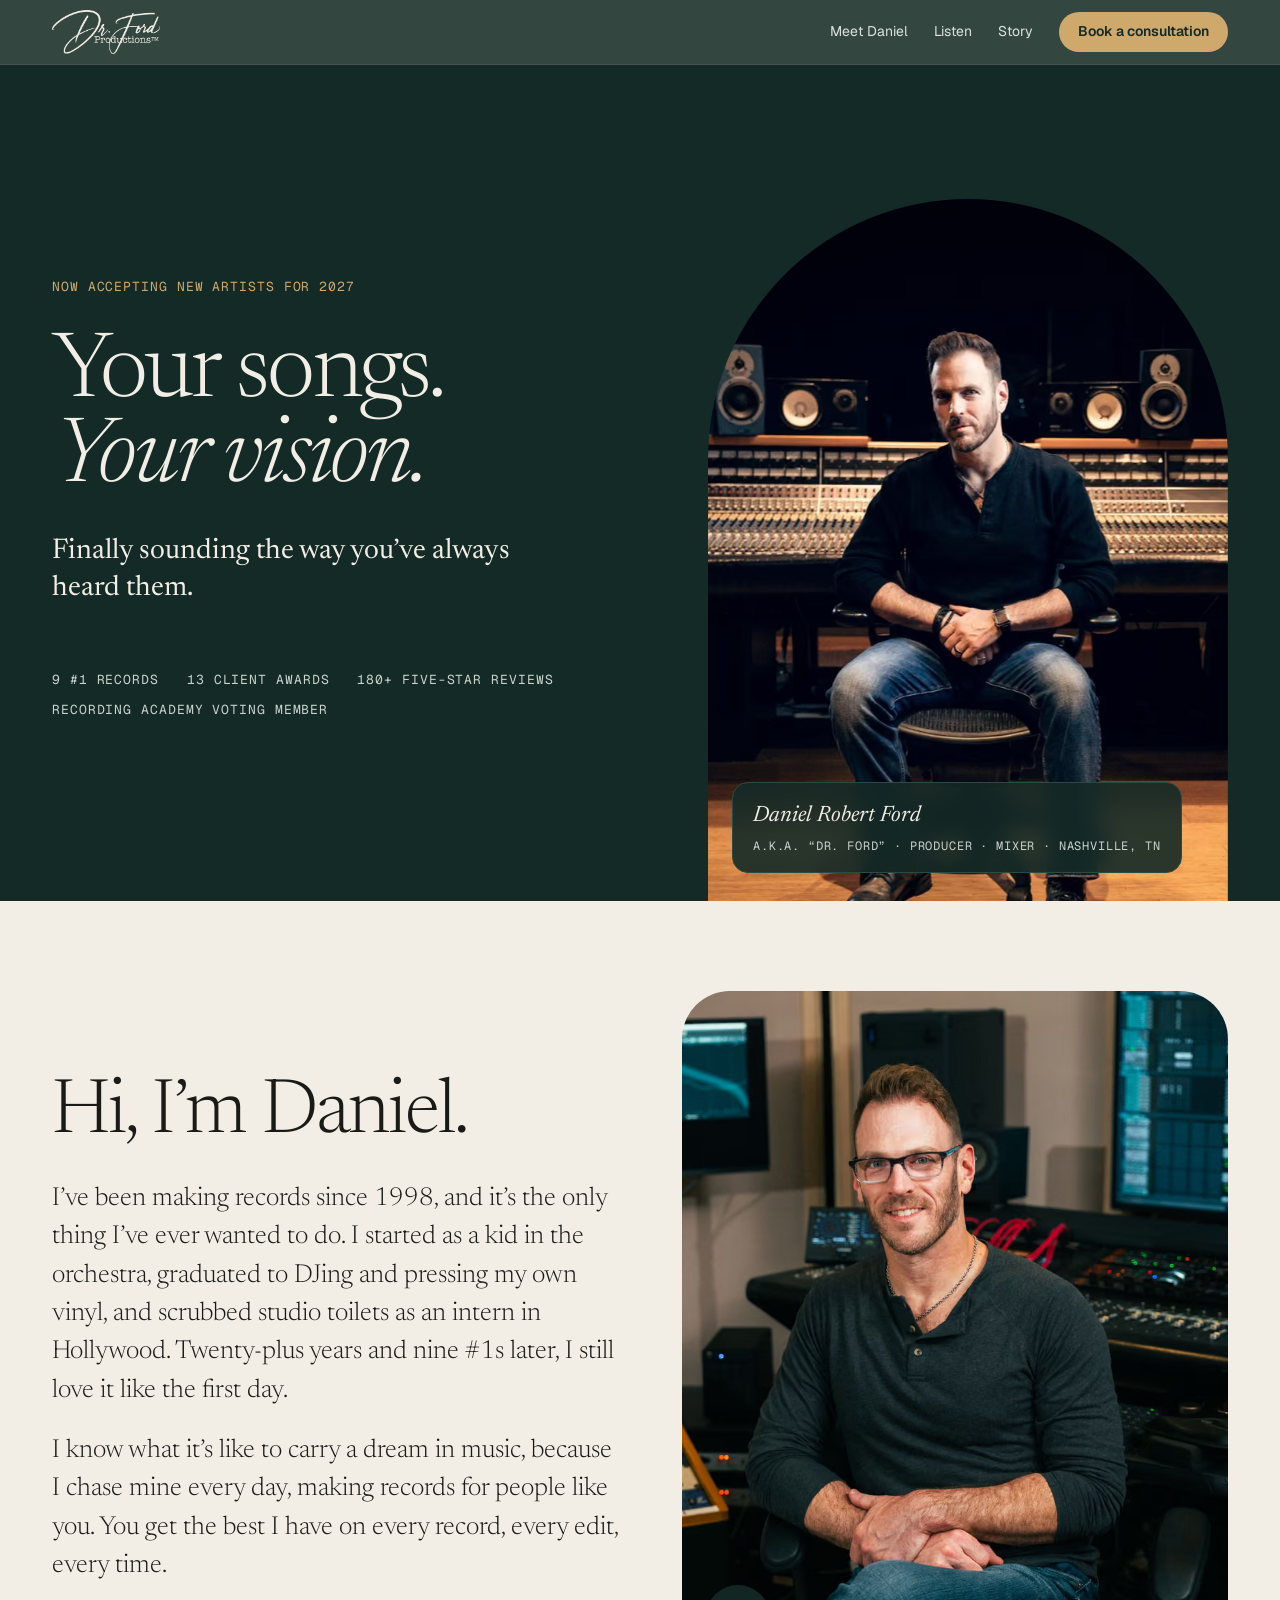
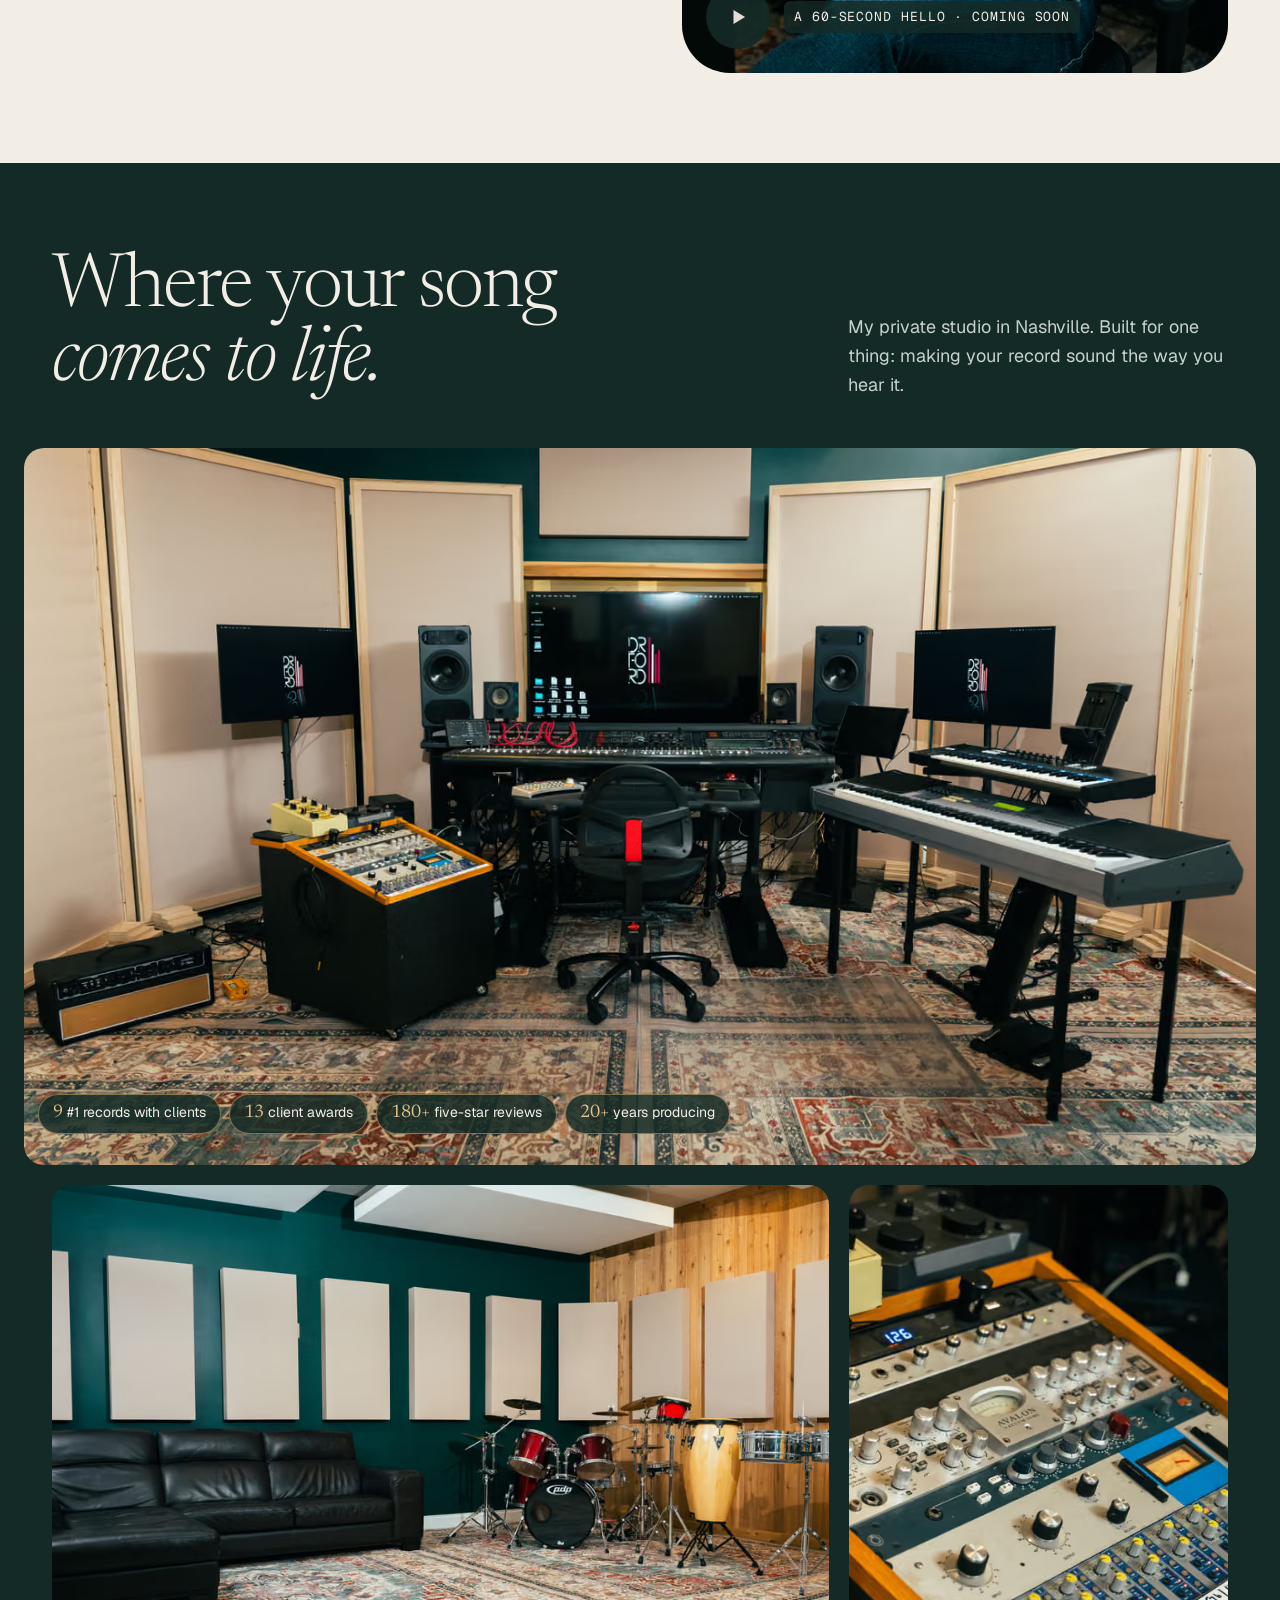
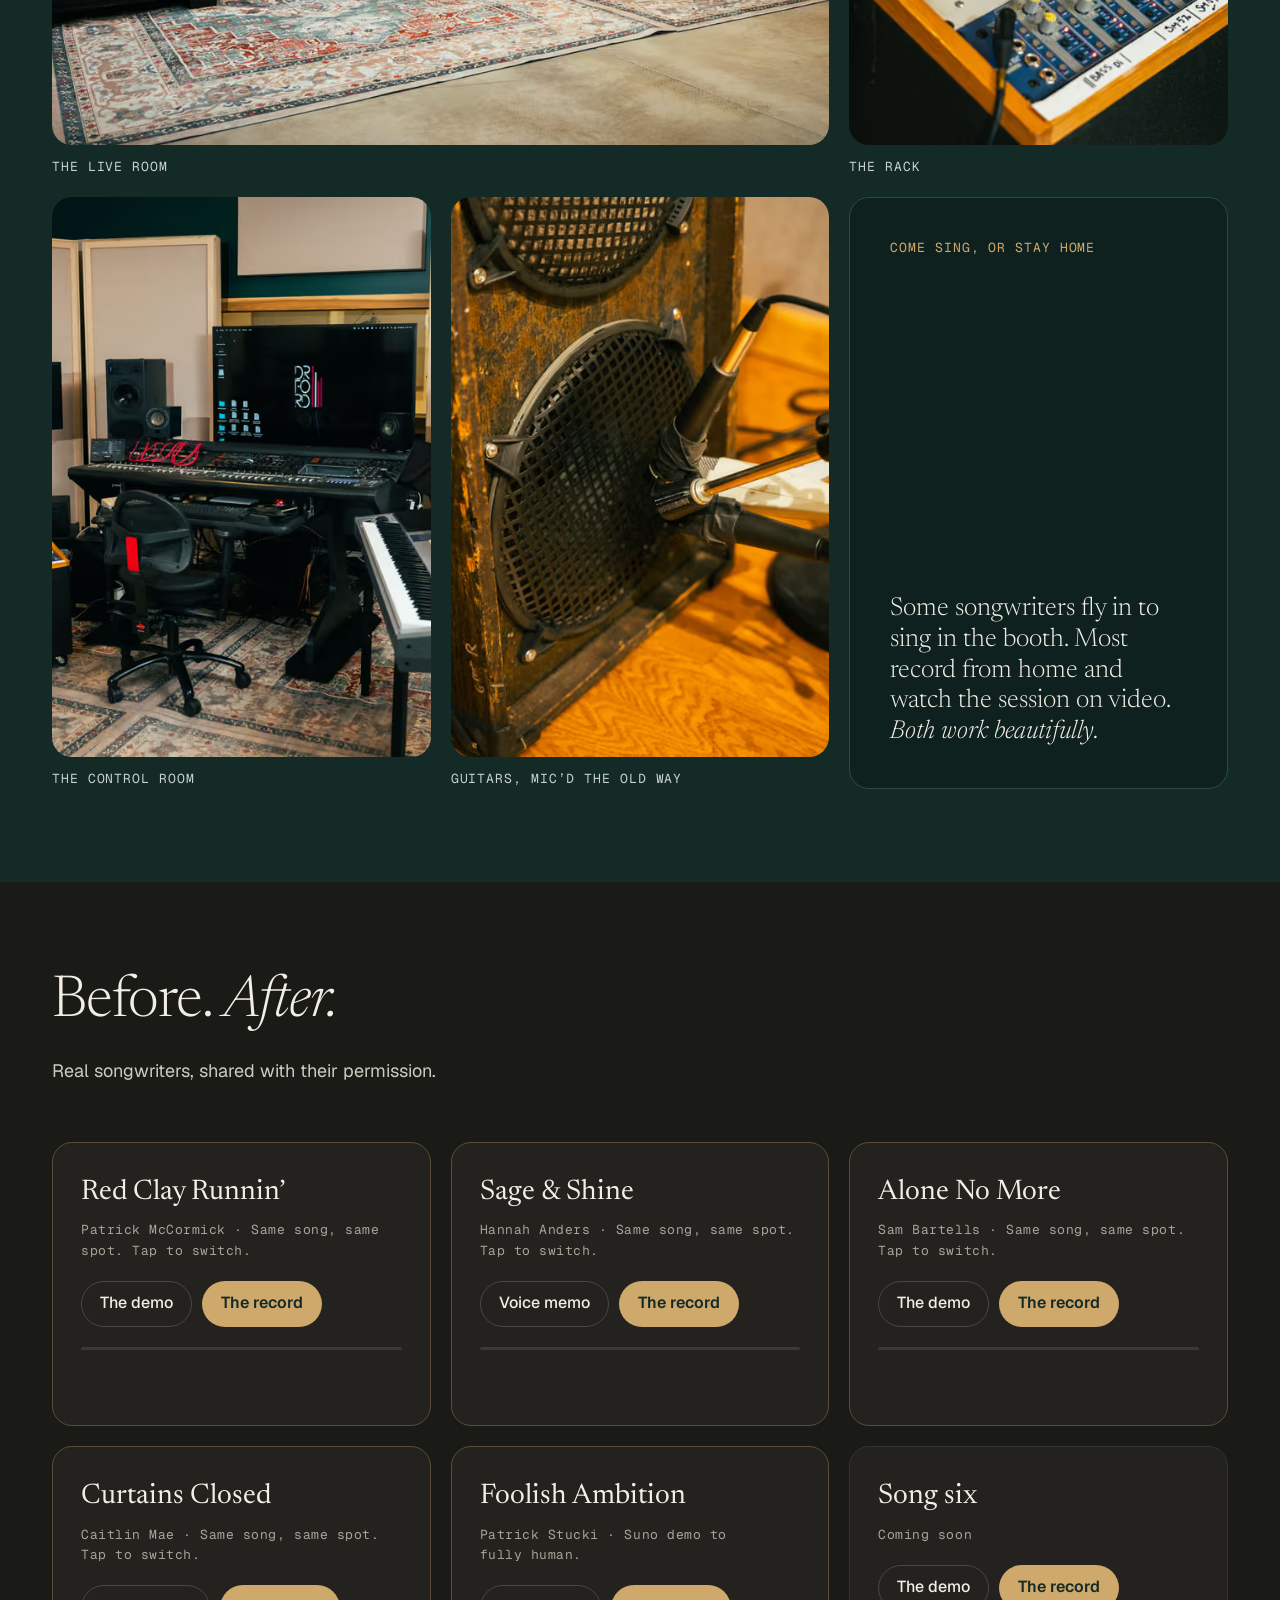
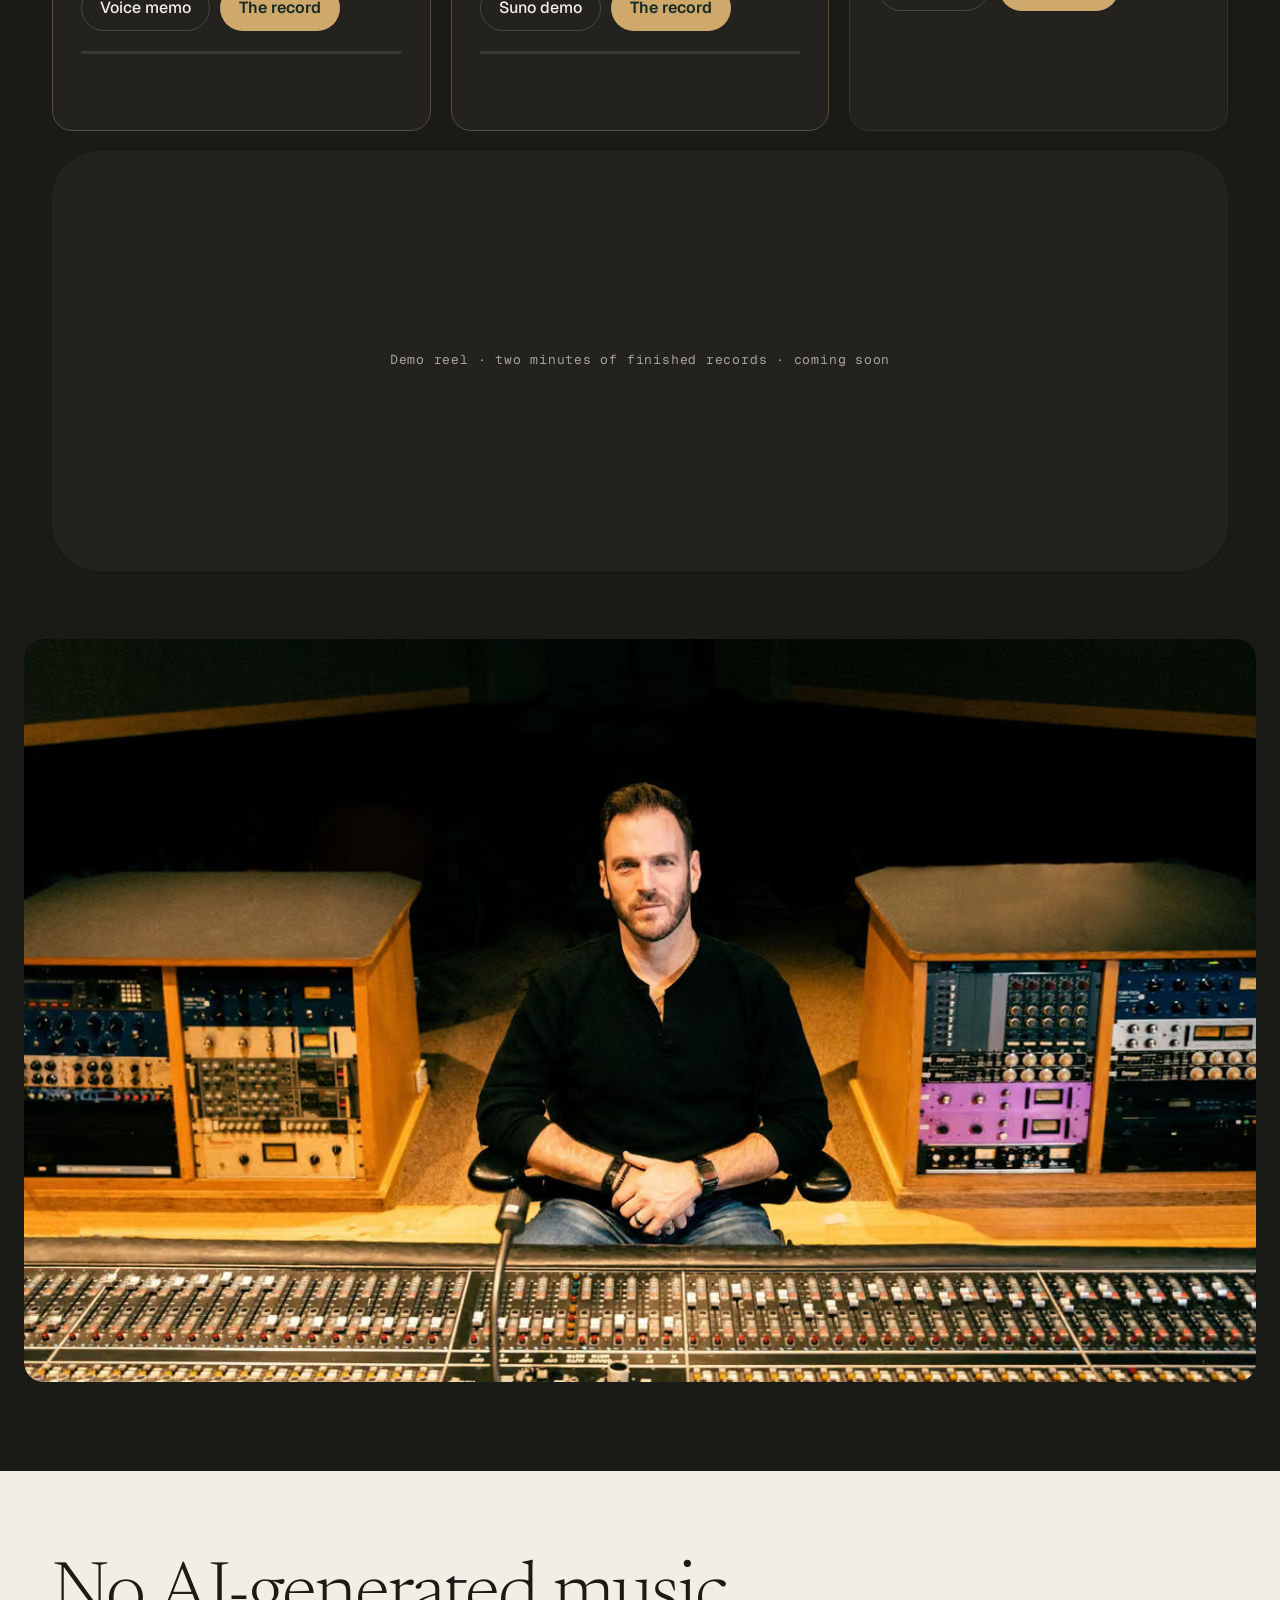
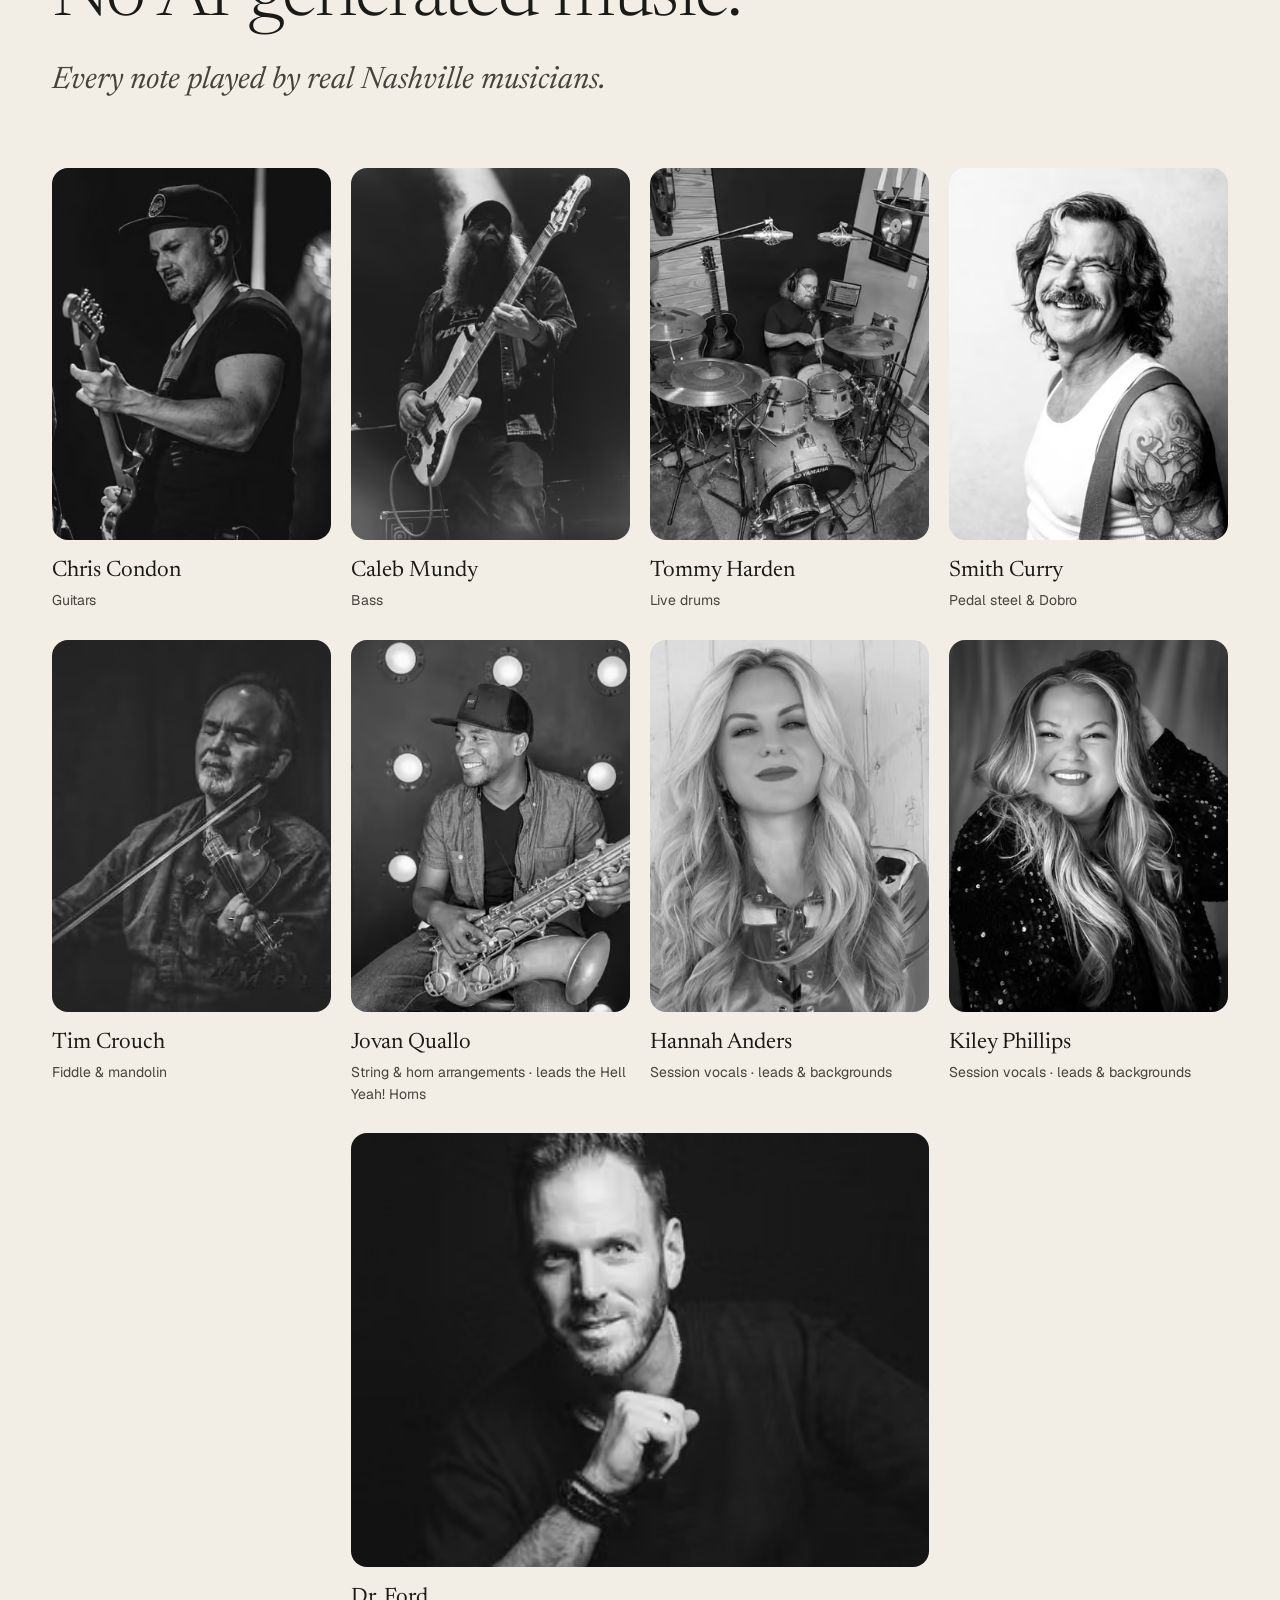
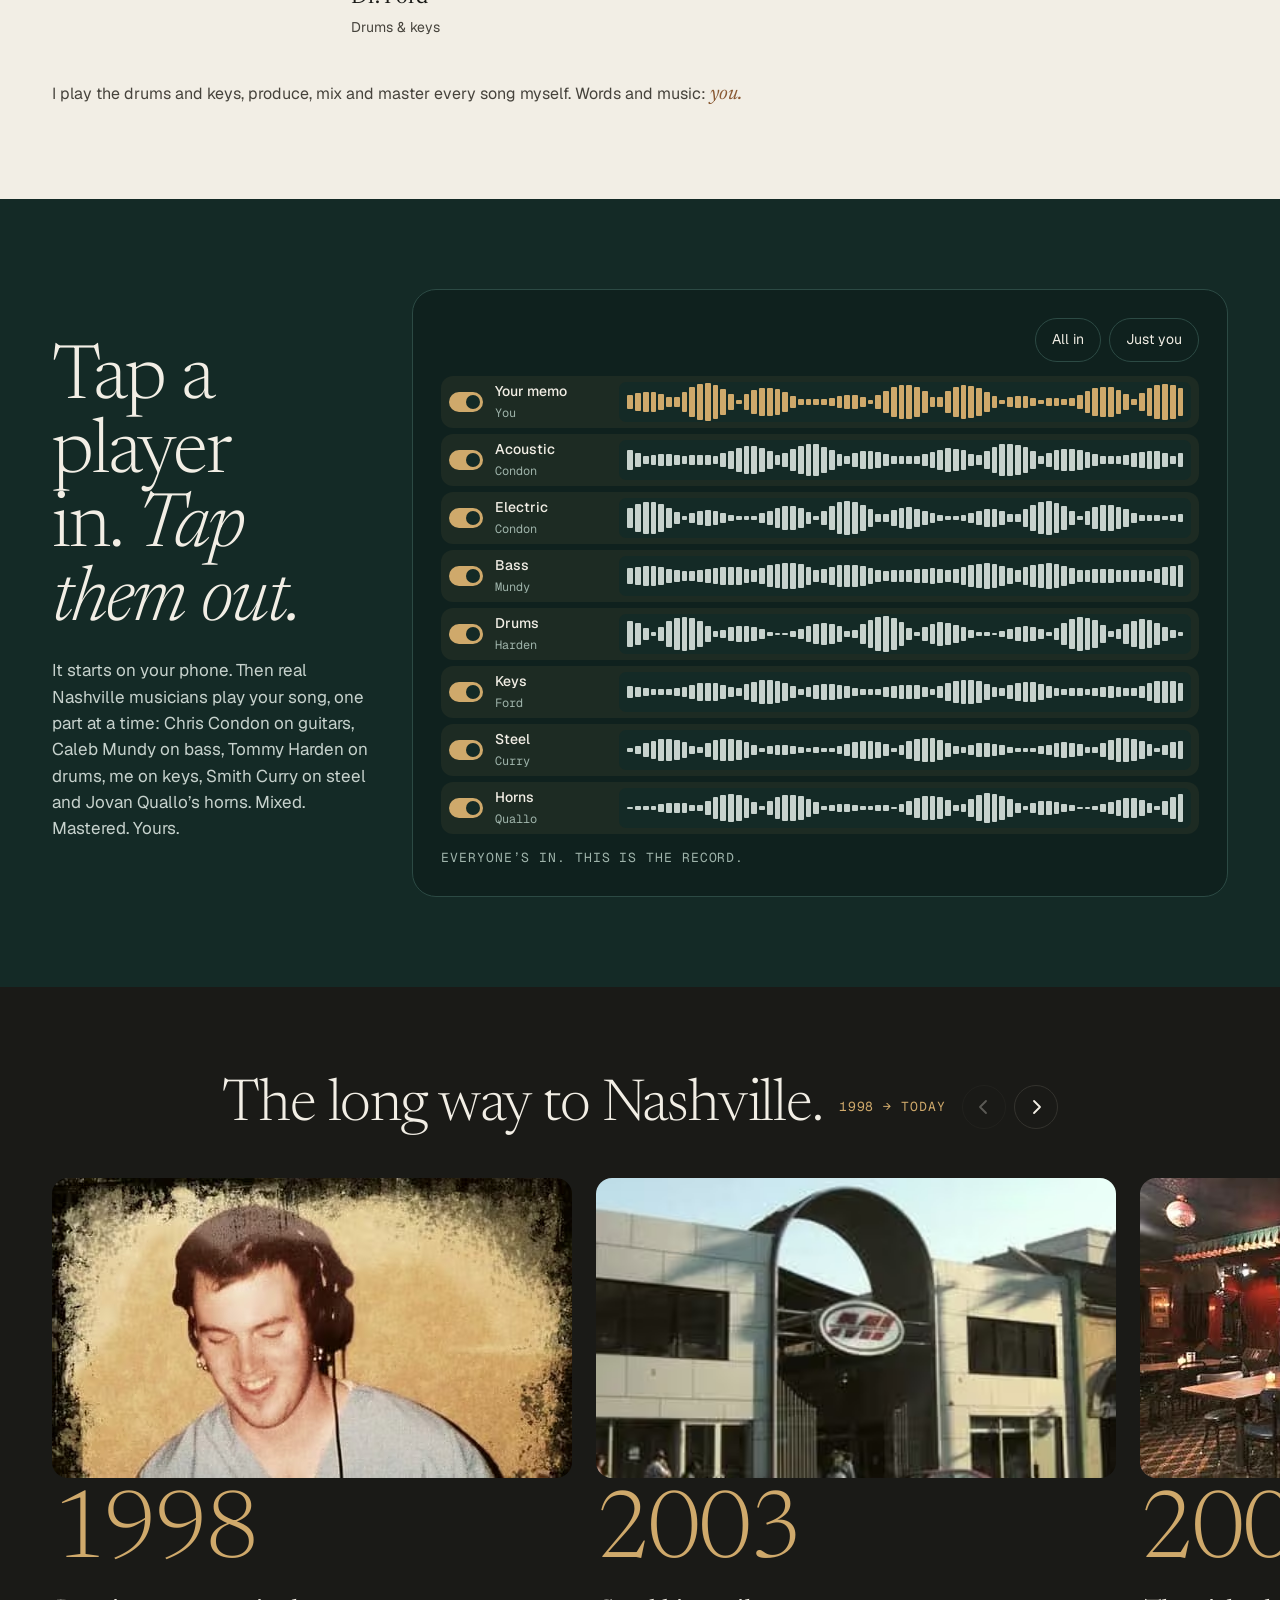
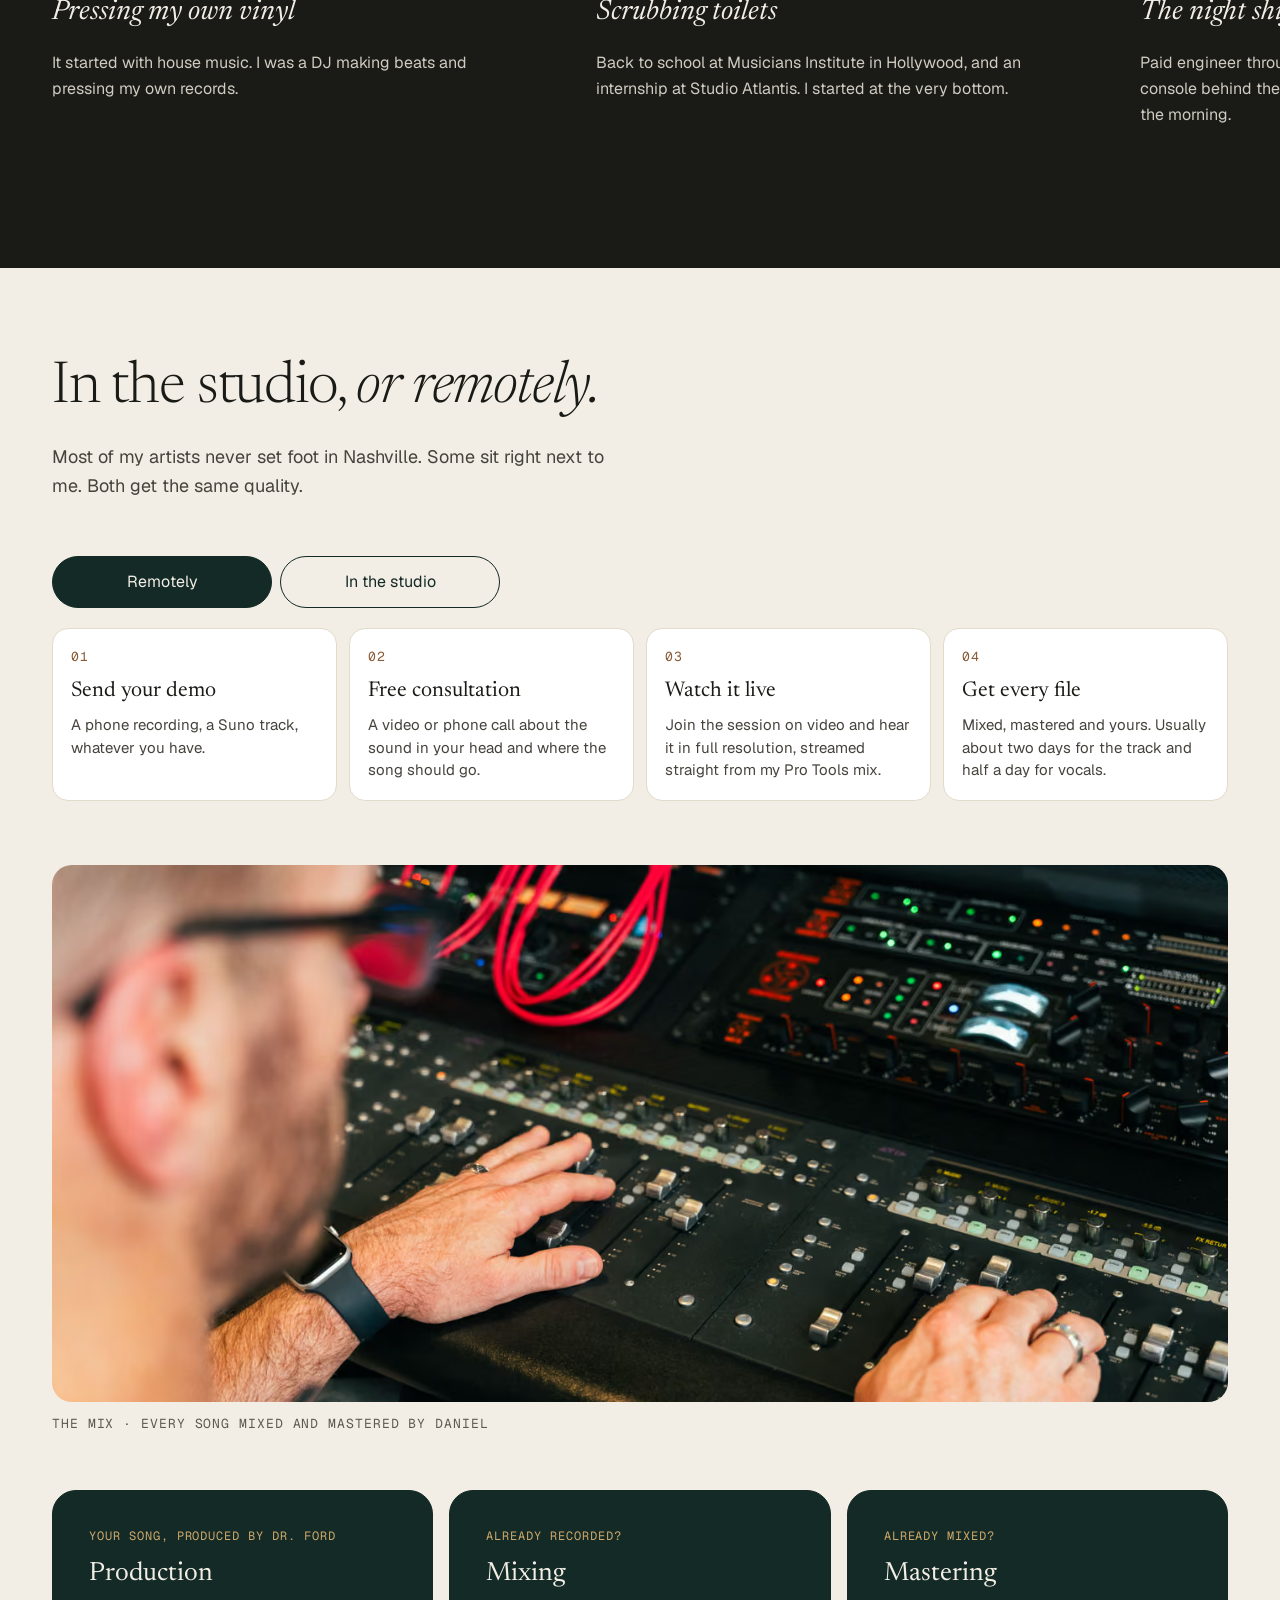
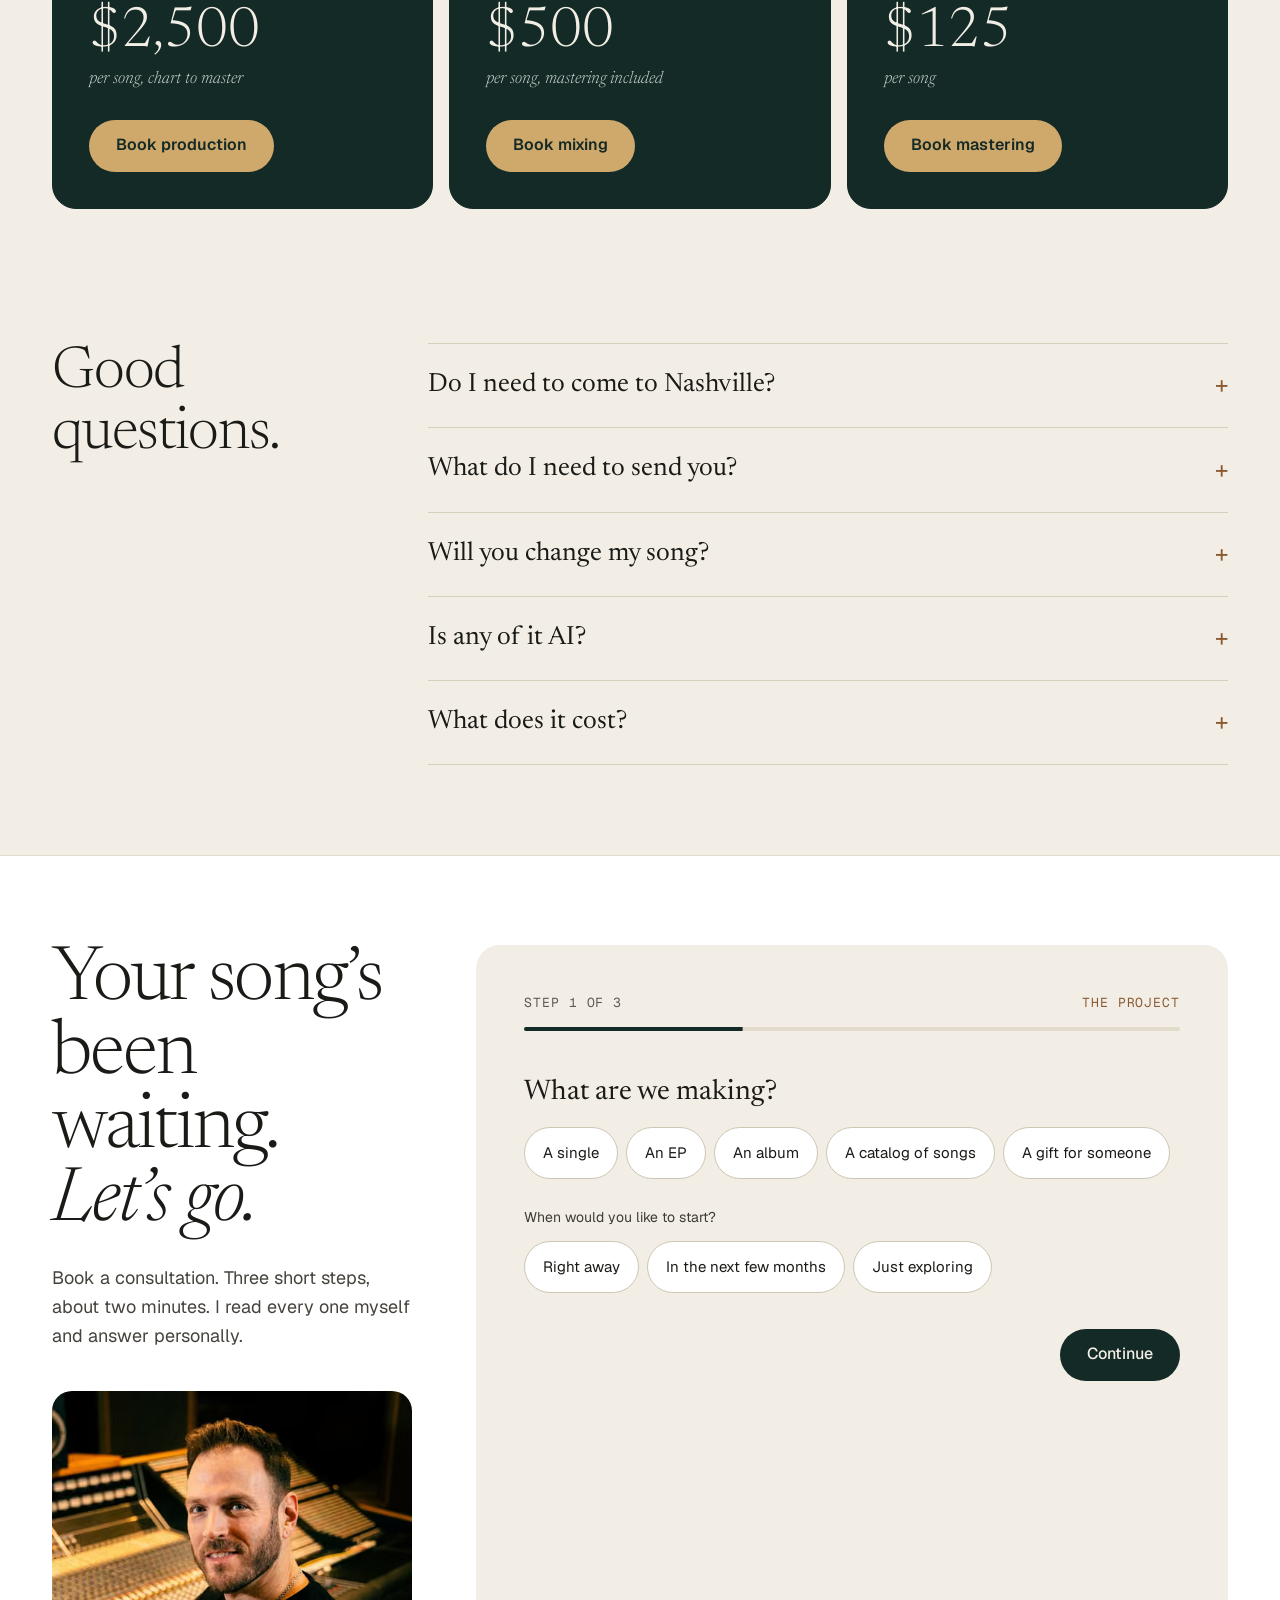
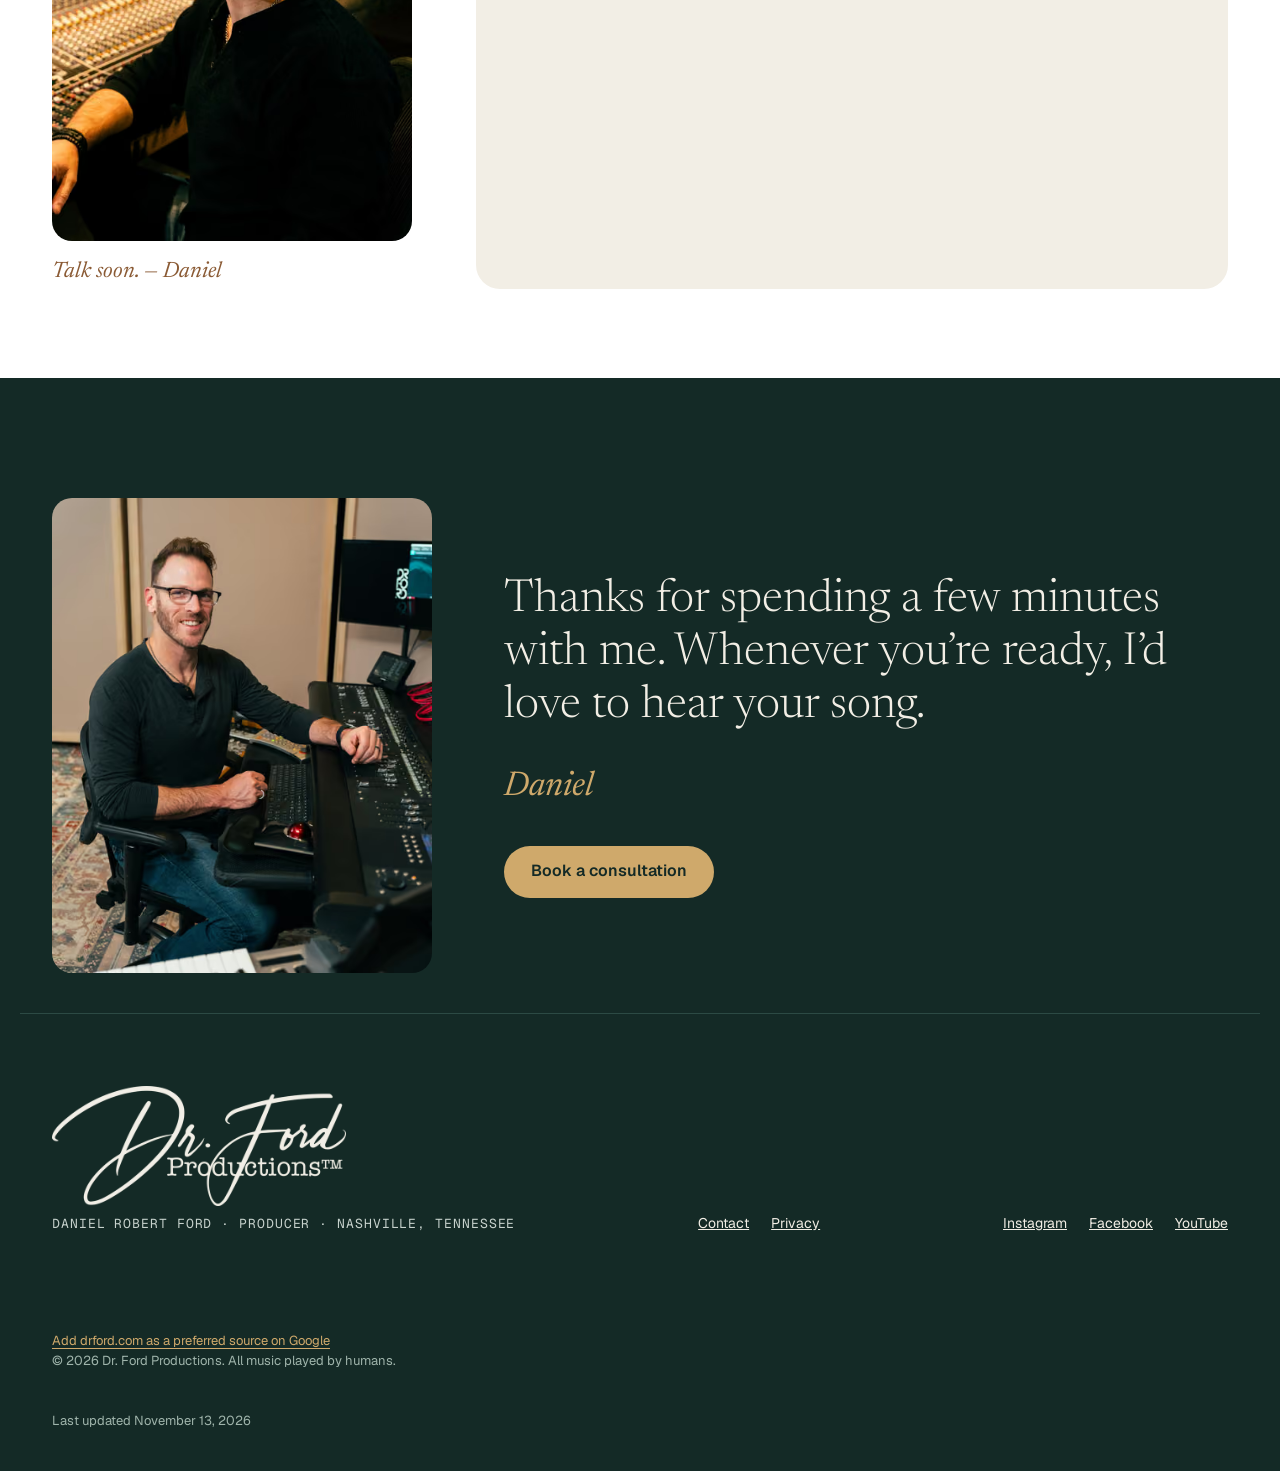
==== commit c0c856e1: "Remove Song production, Mixing & mastering and Gift certificates links from footers and menus Co-Aut" ====
--- a/index.html
+++ b/index.html
@@ -49,7 +49,6 @@
       <a href="#hello">Meet Daniel</a>
       <a href="#listen">Listen</a>
       <a href="#story">Story</a>
-      <a href="gift-certificates/">Gifts</a>
       <a class="btn btn-brass" href="#consult">Book a consultation</a>
     </div>
   </nav>
@@ -414,9 +413,6 @@
       <span class="mono">Daniel Robert Ford · Producer · Nashville, Tennessee</span>
     </div>
     <nav aria-label="Services" class="foot-links">
-      <a href="country-song-production/">Song production</a>
-      <a href="mixing-and-mastering/">Mixing &amp; mastering</a>
-      <a href="gift-certificates/">Gift certificates</a>
       <a href="contact/">Contact</a>
       <a href="privacy/">Privacy</a>
     </nav>
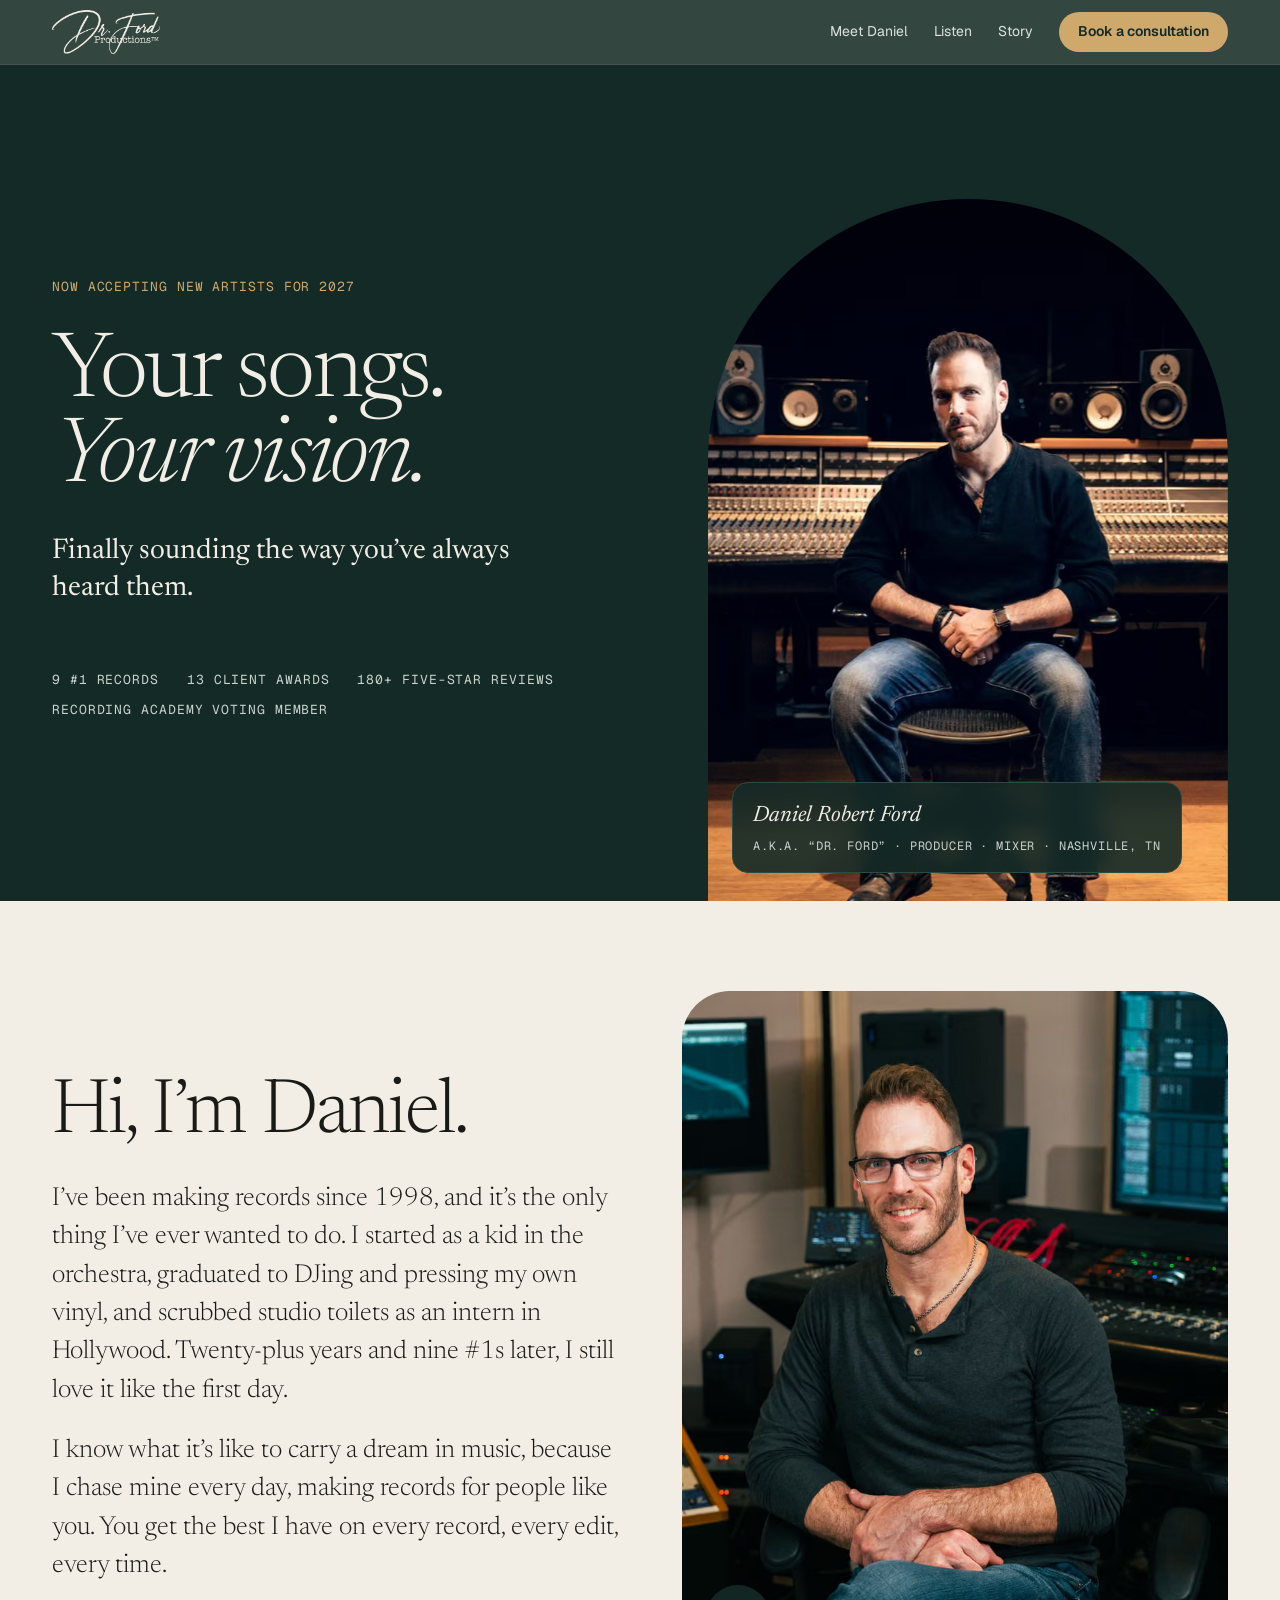
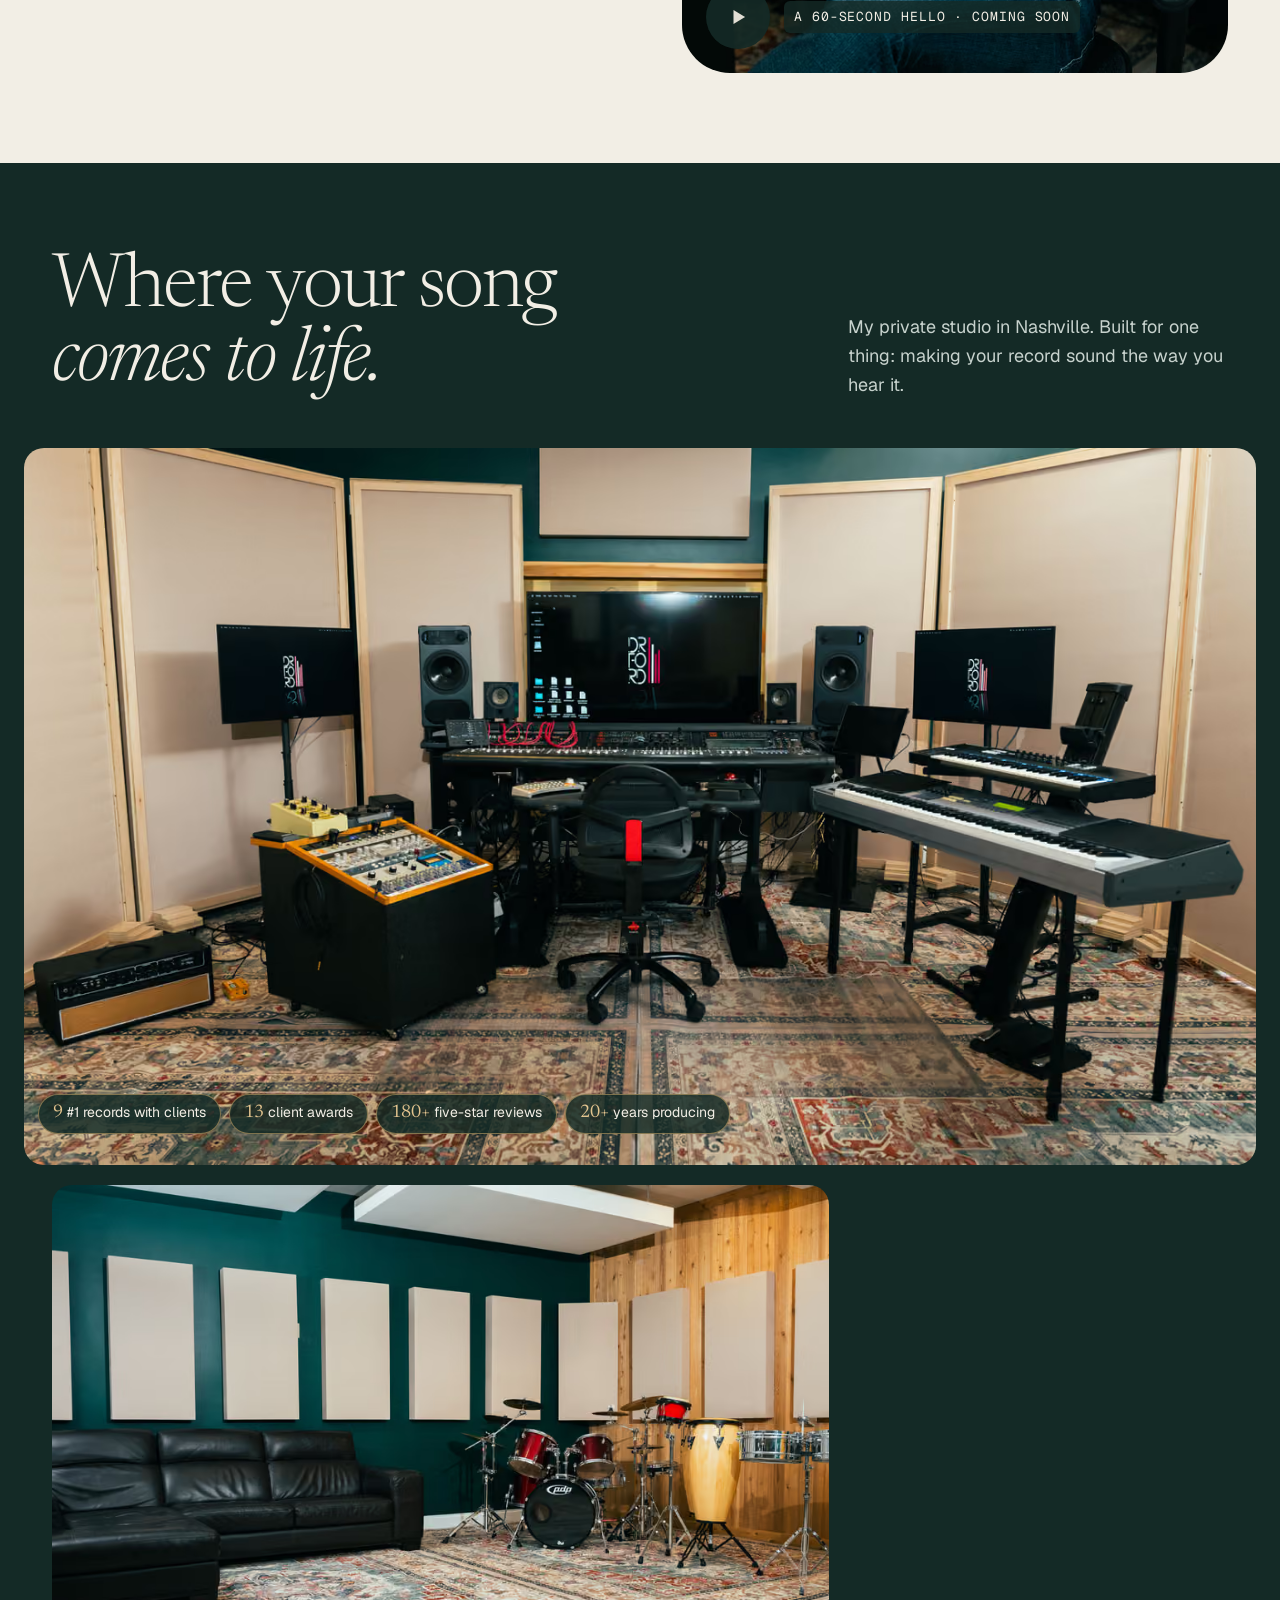
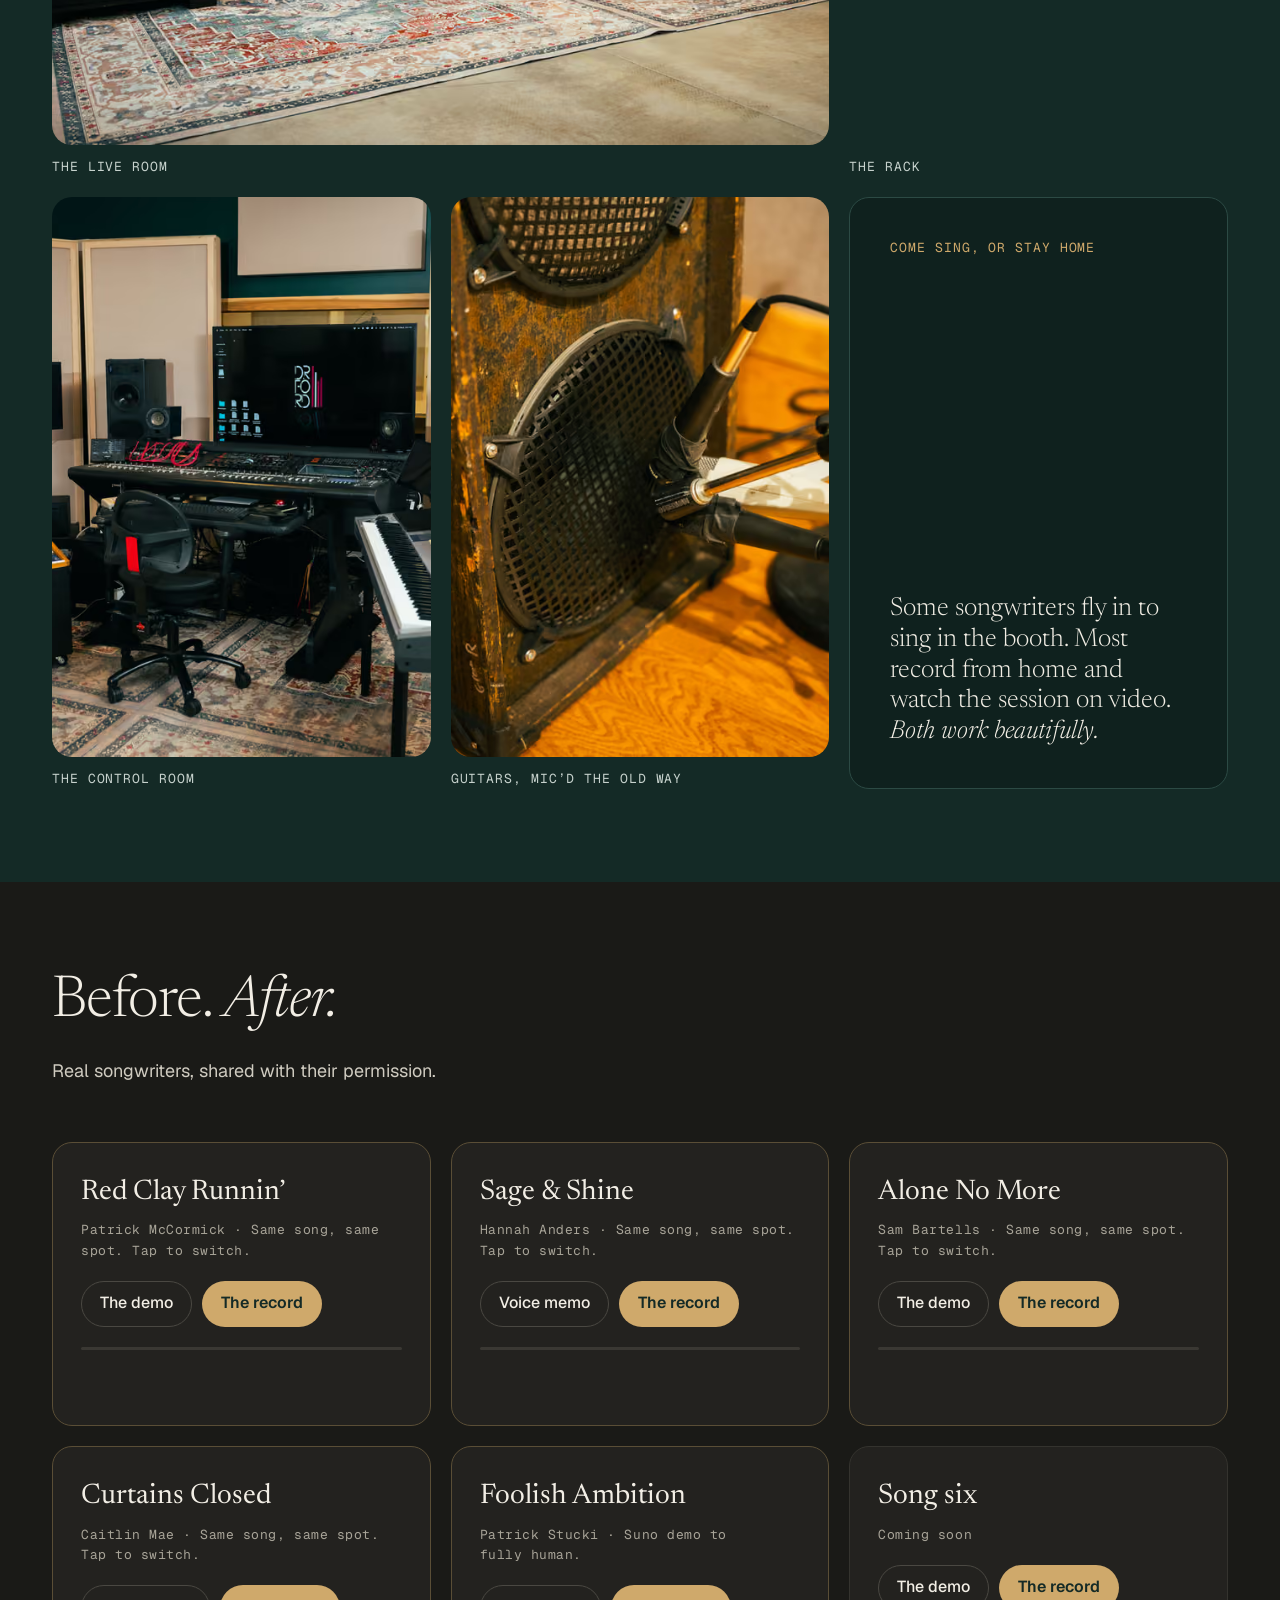
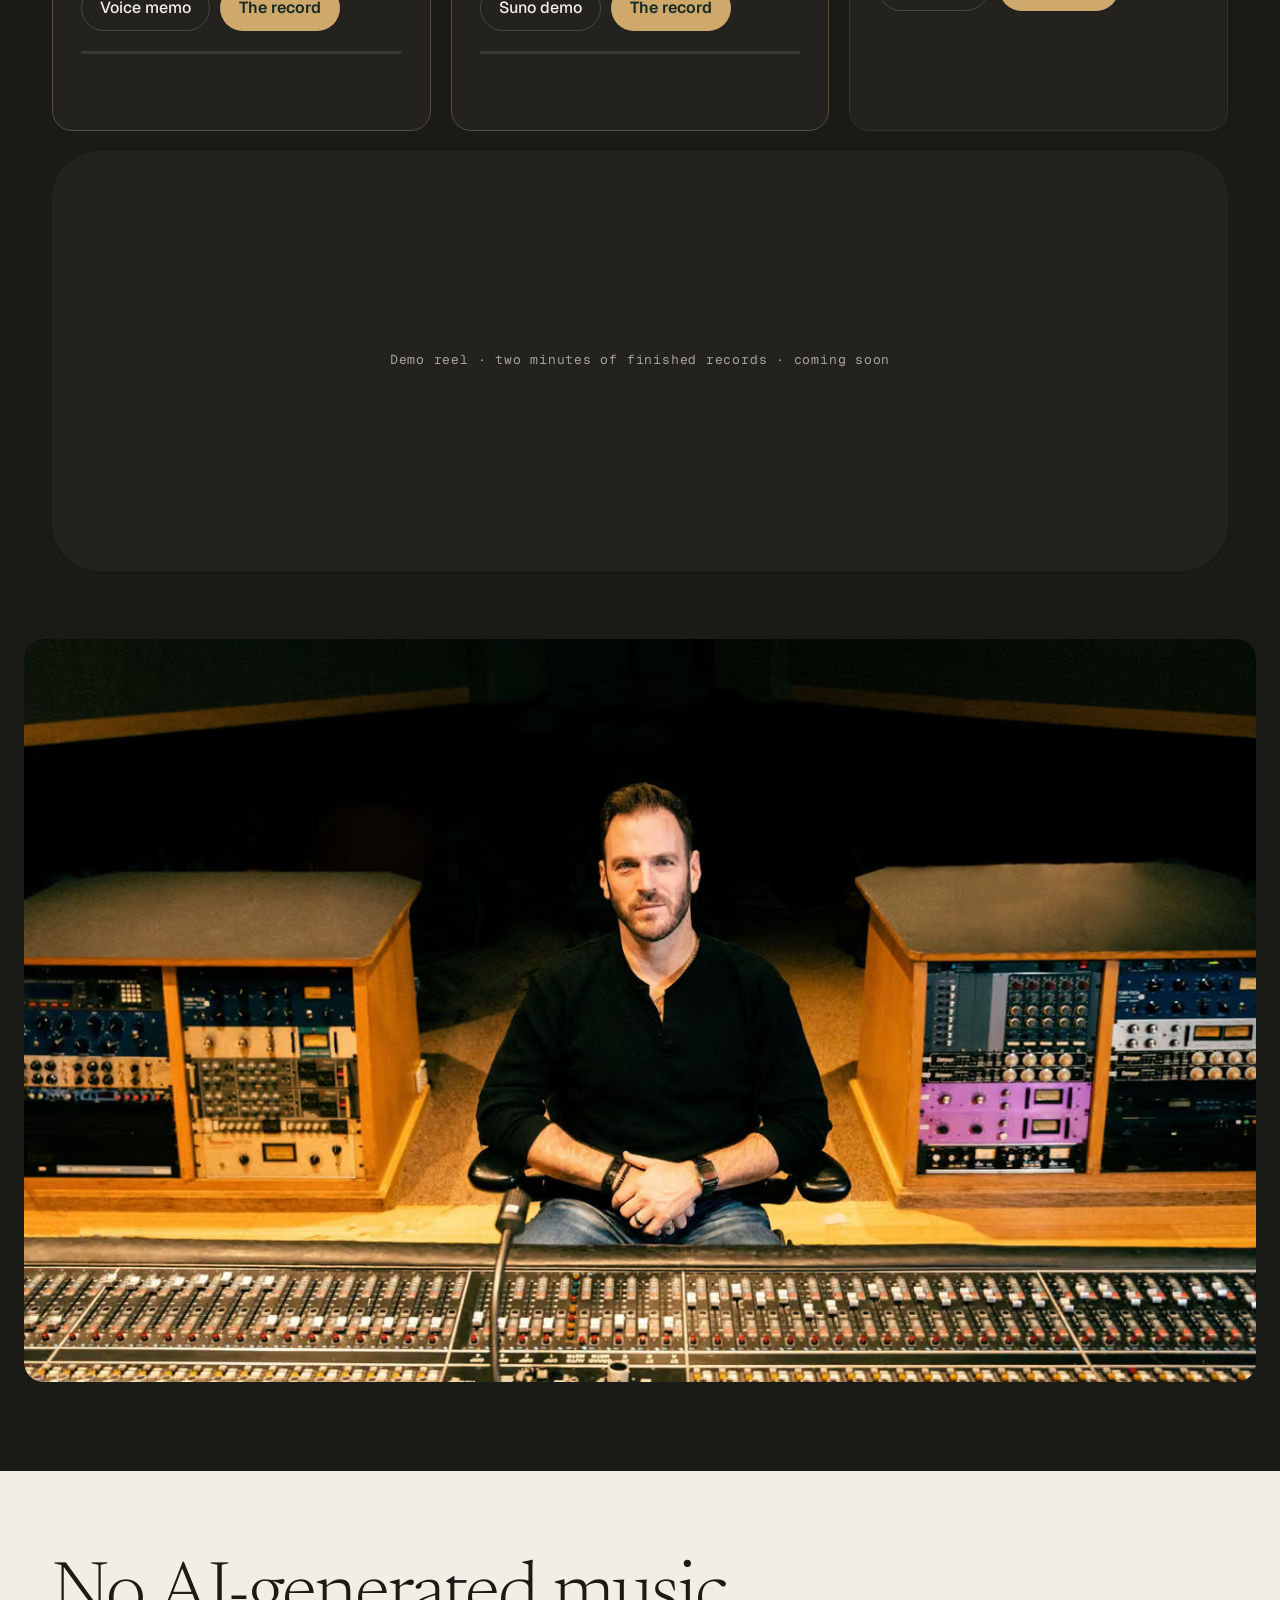
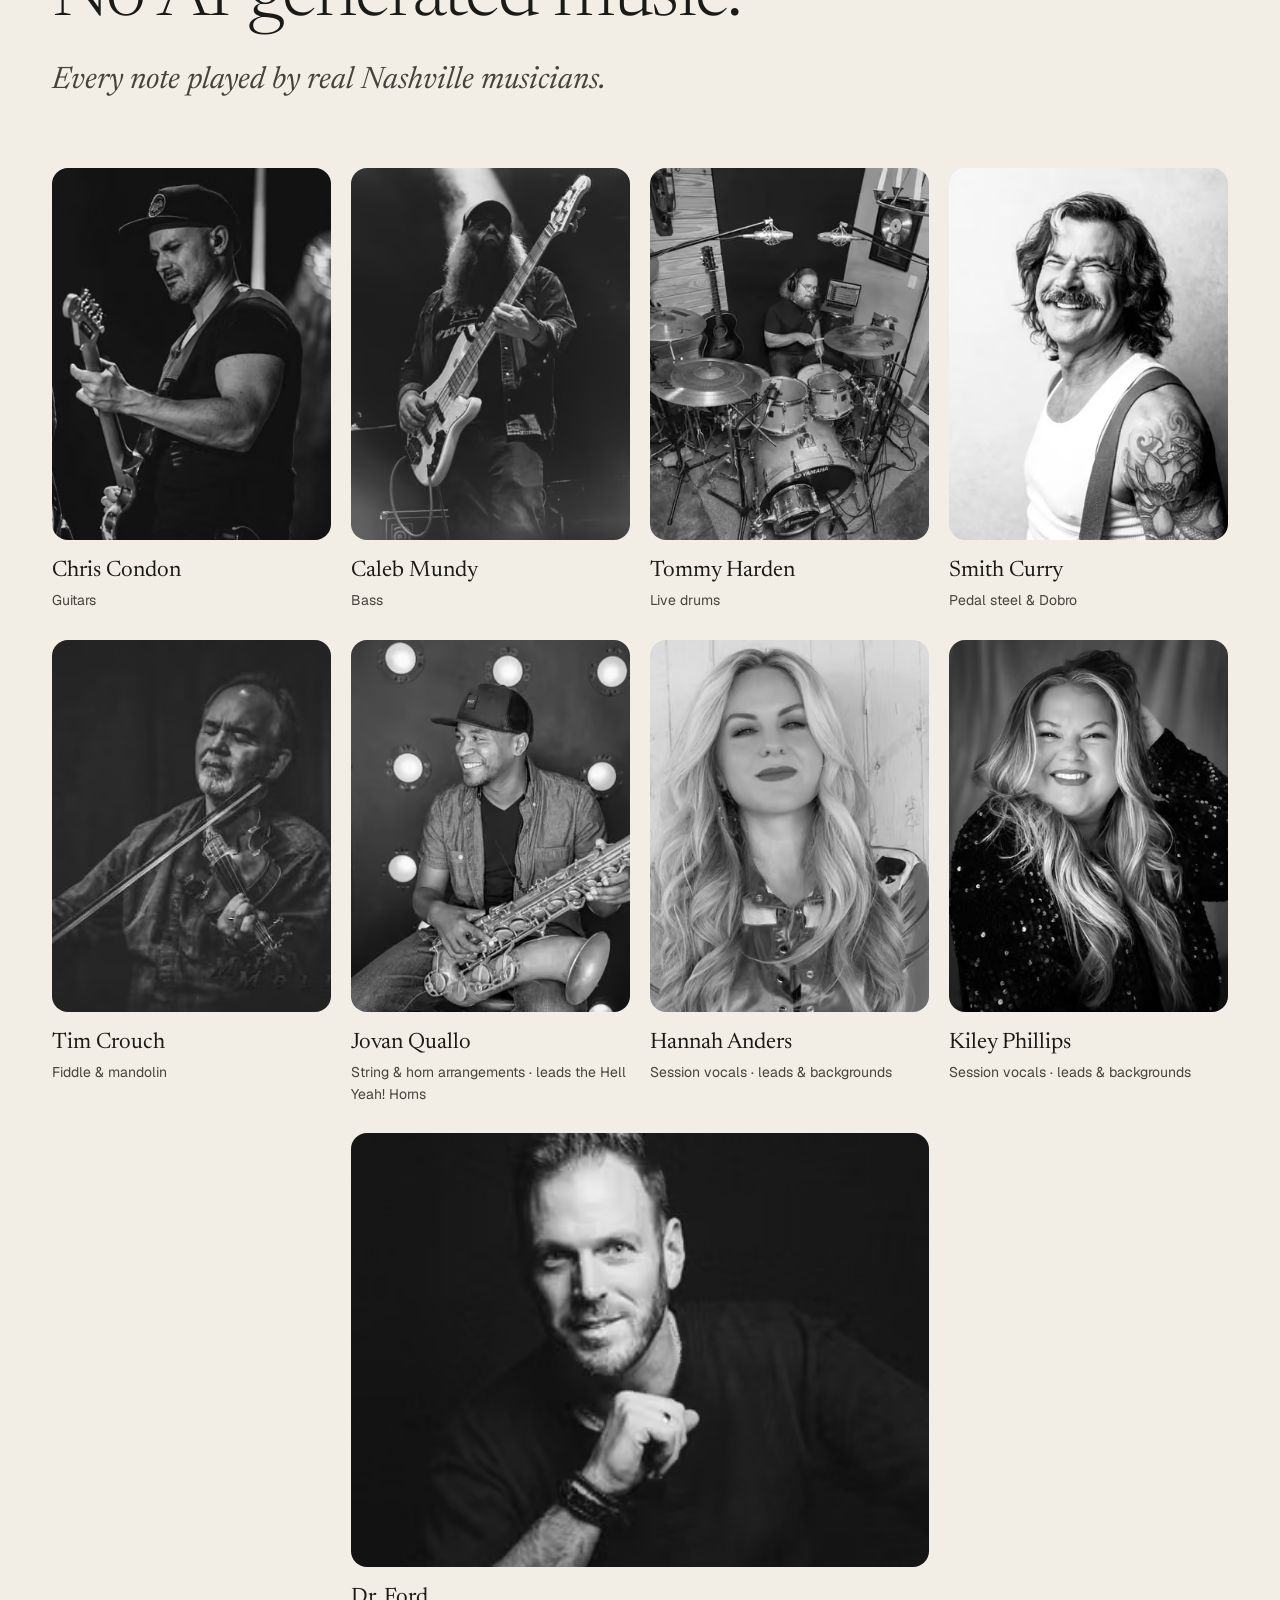
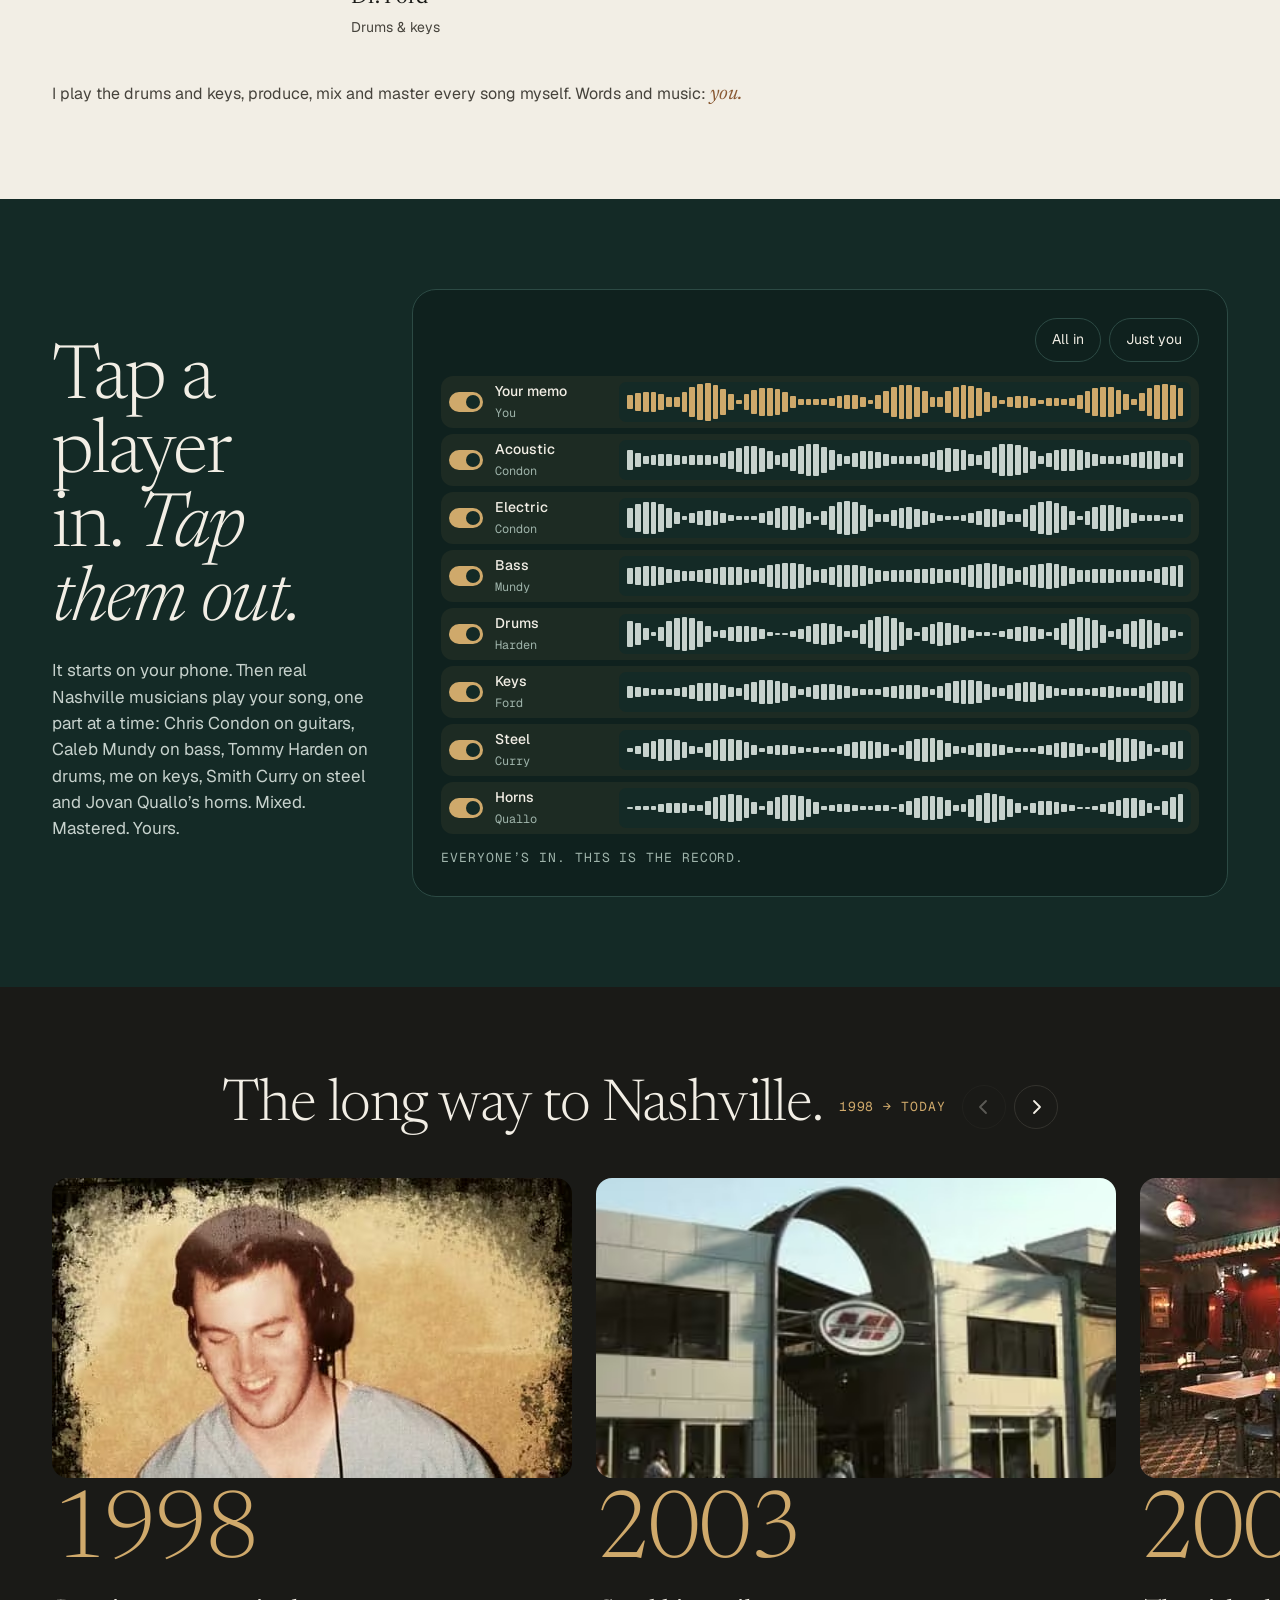
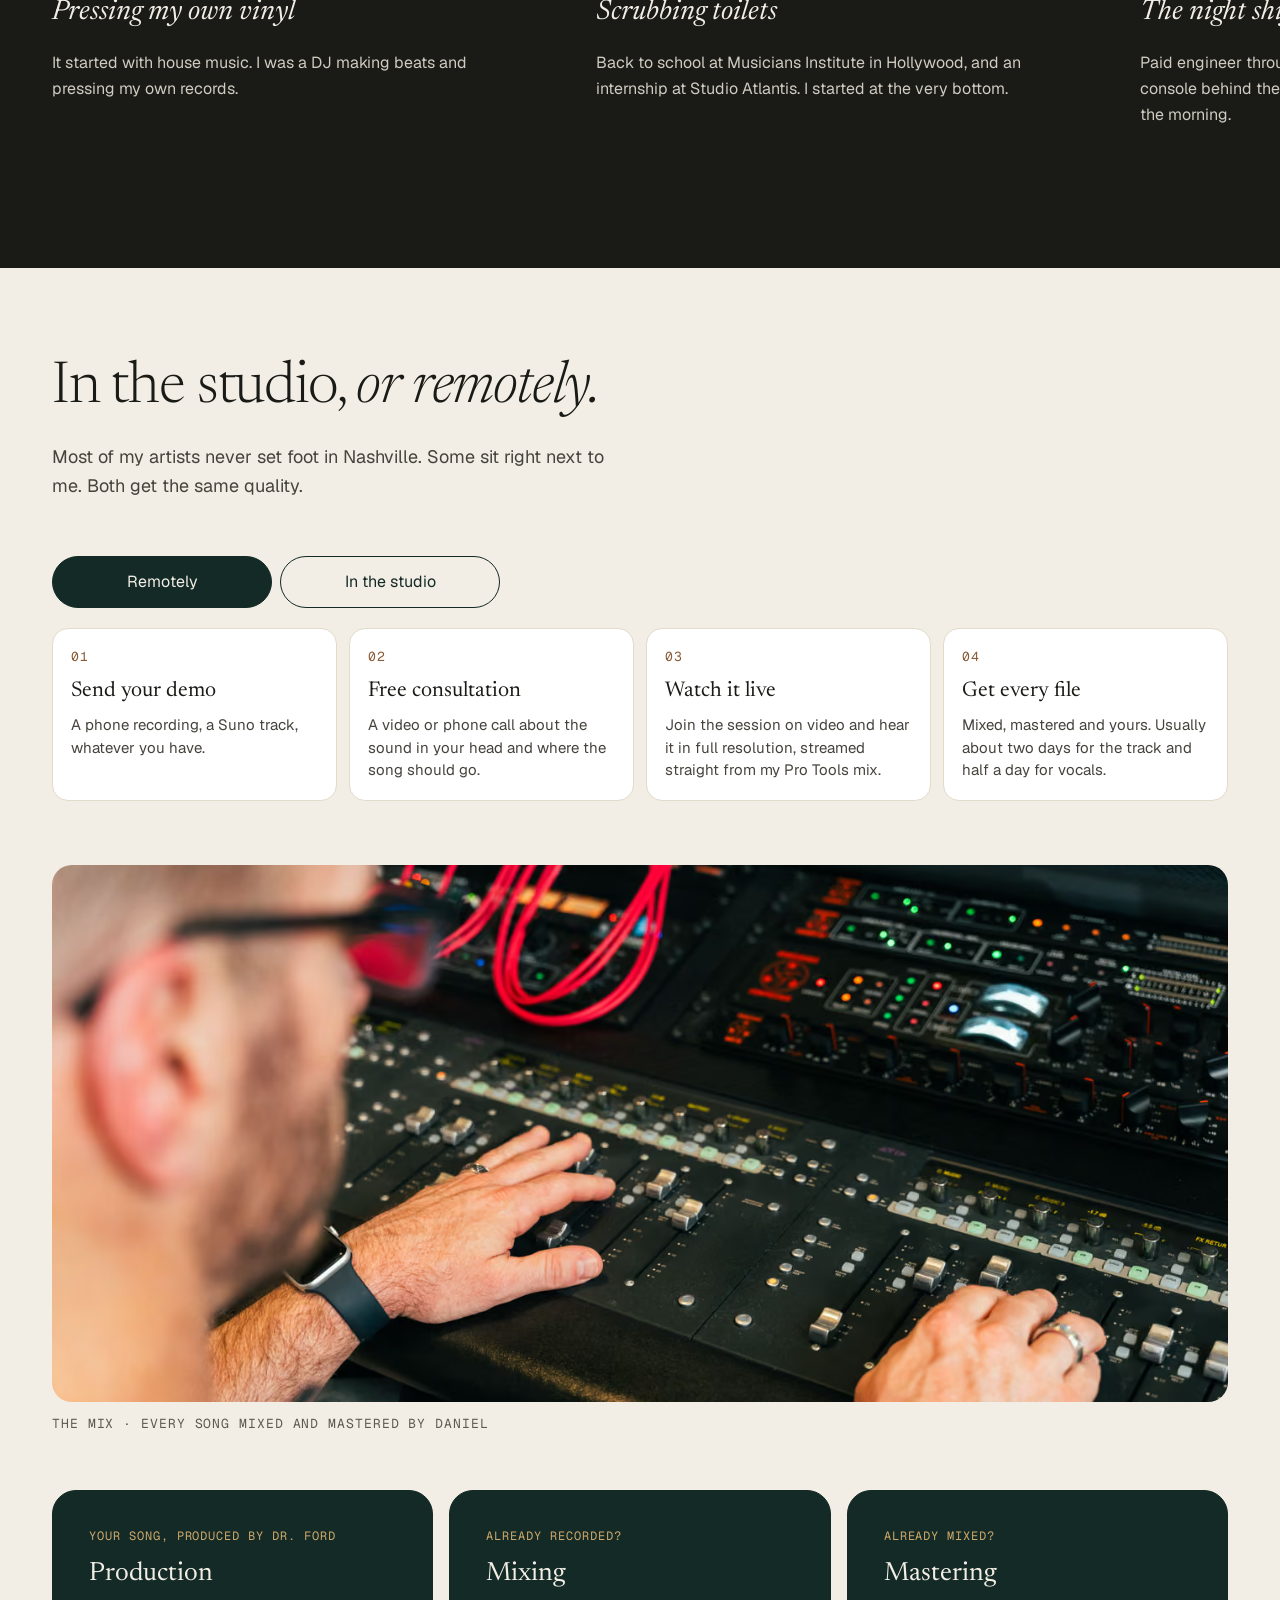
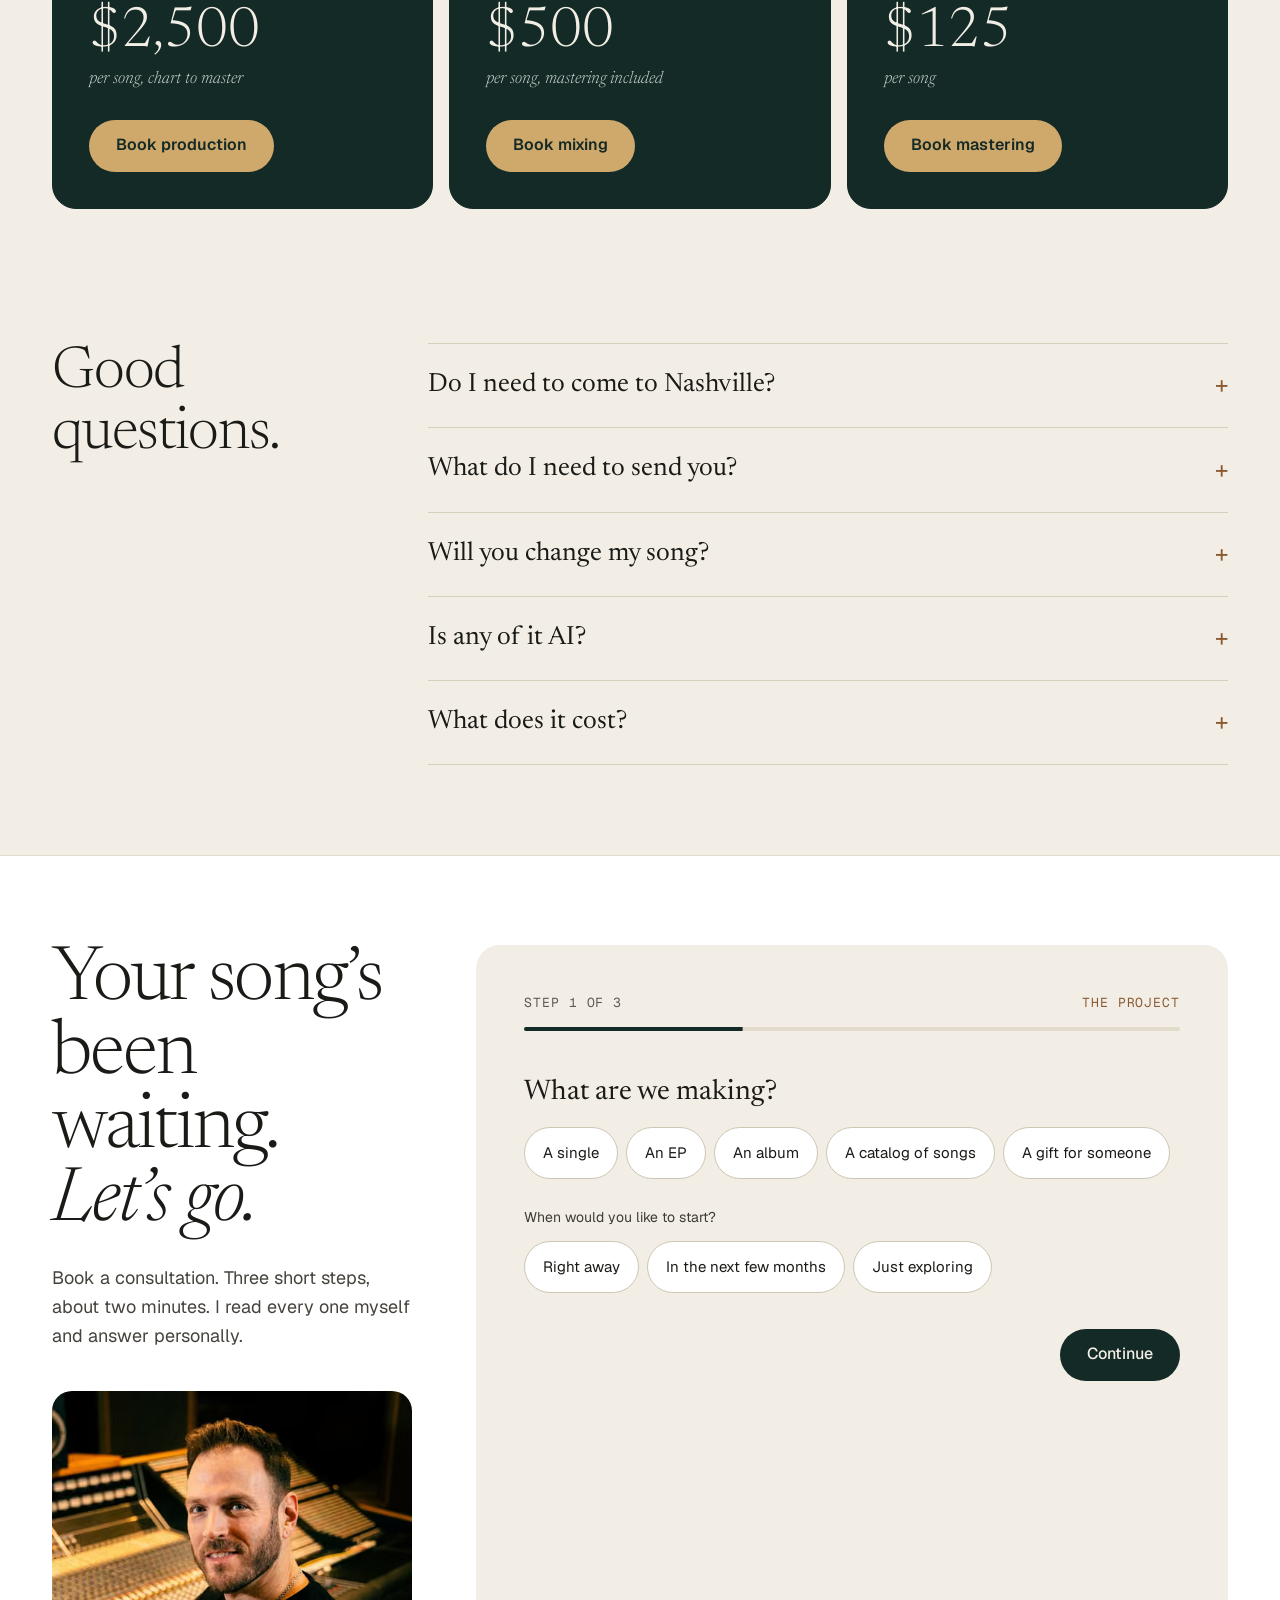
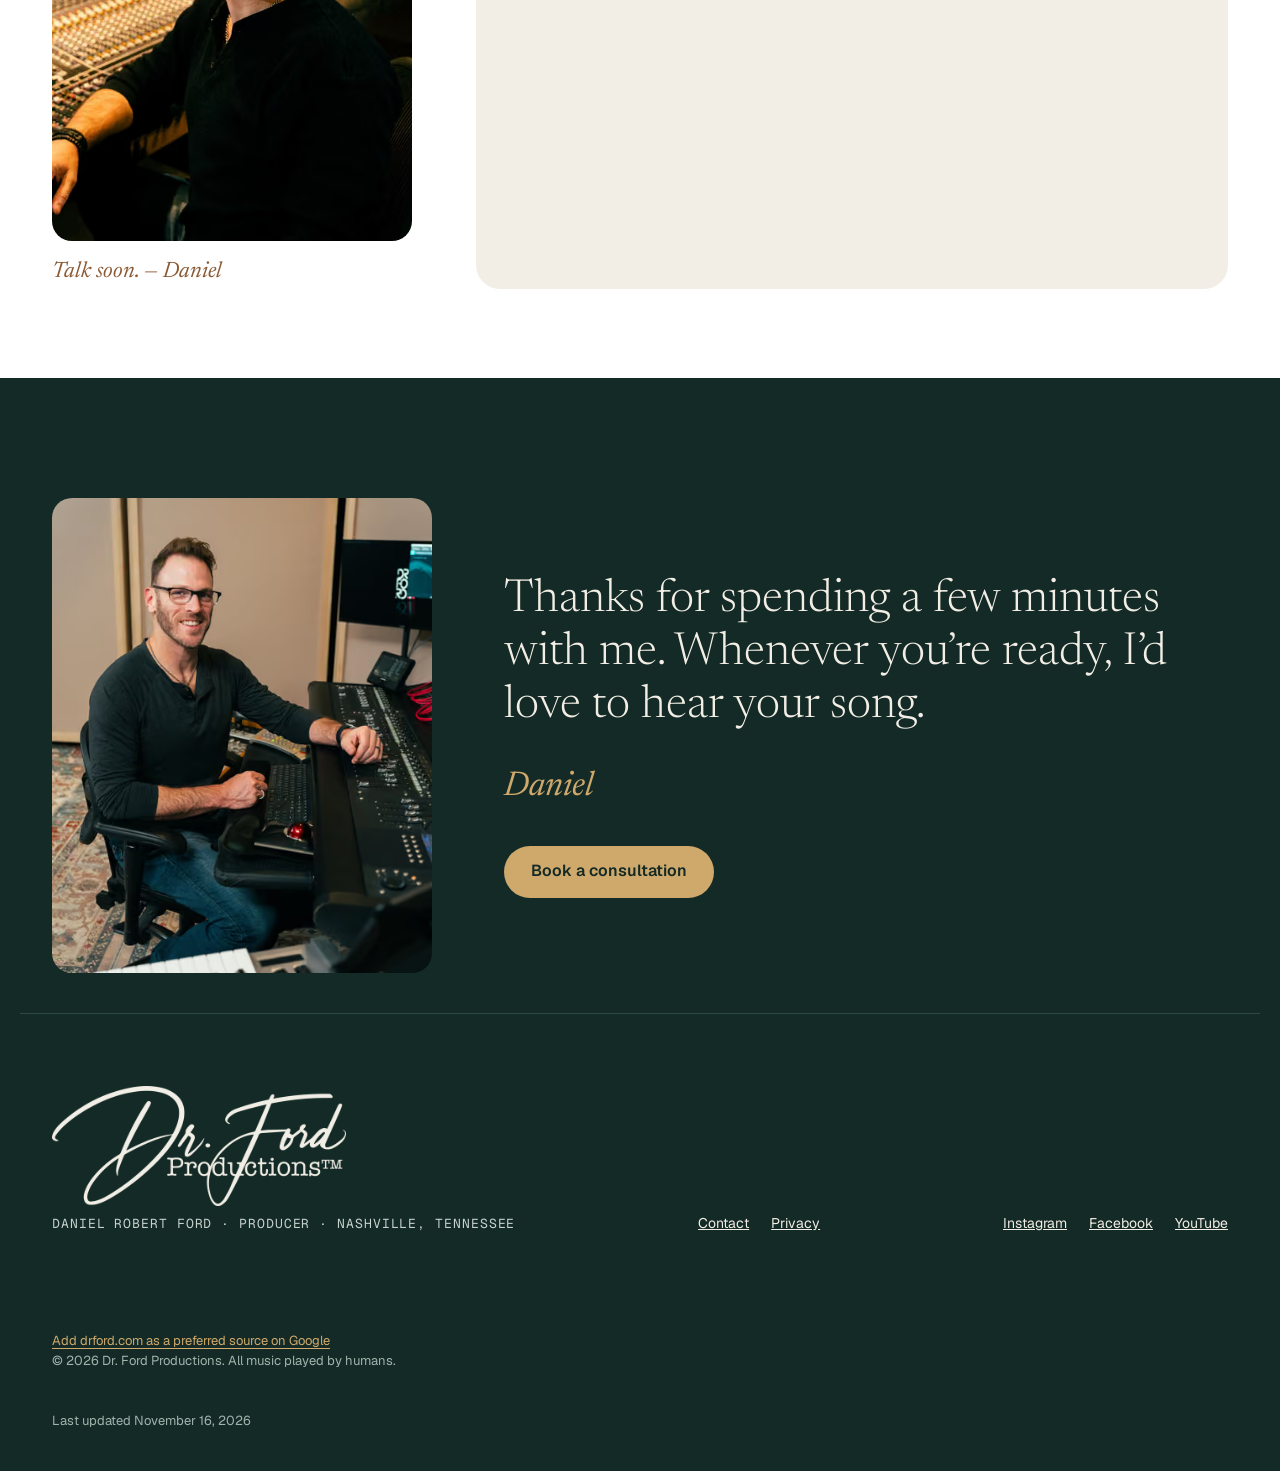
==== commit d370ae20: "Modern Web Guidance pass: accessibility, reflow, performance, security No visual change at normal si" ====
--- a/index.html
+++ b/index.html
@@ -33,10 +33,10 @@
 <link rel="preload" href="fonts/newsreader.woff2" as="font" type="font/woff2" crossorigin>
 <link rel="preload" href="fonts/geist.woff2" as="font" type="font/woff2" crossorigin>
 <link rel="preload" as="image" type="image/avif" fetchpriority="high" imagesrcset="img/hero-480.avif 480w, img/hero-800.avif 800w, img/hero-1200.avif 1200w" imagesizes="(max-width: 760px) 100vw, 50vw">
-<link rel="stylesheet" href="css/site.fb3b1634b7.css">
-<script src="js/site.0f4d88d950.js" defer></script>
+<link rel="stylesheet" href="css/site.509c88b4ac.css">
+<script src="js/site.b47bff6188.js" defer></script>
 <script type="application/ld+json">
-{"@context":"https://schema.org","@graph":[{"@type":"WebSite","@id":"https://www.drford.com/#website","url":"https://www.drford.com/","name":"Dr. Ford","alternateName":["Dr. Ford Productions","drford.com"],"inLanguage":"en-US","publisher":{"@id":"https://www.drford.com/#business"}},{"@type":"WebPage","@id":"https://www.drford.com/#webpage","url":"https://www.drford.com/","name":"Dr. Ford · Country Record Producer in Nashville","isPartOf":{"@id":"https://www.drford.com/#website"},"about":{"@id":"https://www.drford.com/#daniel"},"mainEntity":{"@id":"https://www.drford.com/#business"},"primaryImageOfPage":{"@id":"https://www.drford.com/#portrait"},"inLanguage":"en-US","dateModified":"2026-11-13"},{"@type":"ImageObject","@id":"https://www.drford.com/#portrait","url":"https://www.drford.com/img/hero-1200.jpg","caption":"Daniel Robert Ford (Dr. Ford) at a recording console in Nashville","creditText":"Dr. Ford Productions"},{"@type":"Person","@id":"https://www.drford.com/#daniel","name":"Daniel Robert Ford","alternateName":["Dr. Ford","Daniel Ford","DrFord"],"description":"Daniel Robert Ford, known as Dr. Ford, is a Nashville record producer, mixer and mastering engineer who specializes in country music. He has made records since 1998, has produced or mixed 9 #1 records with clients, and is a voting member of the Recording Academy.","jobTitle":"Record producer, mixing and mastering engineer","image":{"@id":"https://www.drford.com/#portrait"},"url":"https://www.drford.com/","worksFor":{"@id":"https://www.drford.com/#business"},"homeLocation":{"@type":"City","name":"Nashville, Tennessee"},"memberOf":{"@type":"Organization","name":"The Recording Academy","url":"https://www.recordingacademy.com/"},"alumniOf":{"@type":"CollegeOrUniversity","name":"Musicians Institute","url":"https://www.mi.edu/"},"award":"MusicTech Magazine Award of Excellence (2011) for the Groove3 masterclass “From Drop to Top”","knowsAbout":["Country music production","Record production","Mixing","Mastering","Nashville session musicians","Songwriter demo production","Turning voice memos into finished records"],"sameAs":["https://www.instagram.com/drfordmusic/","https://www.facebook.com/drfordmusic","https://www.youtube.com/@drfordmusic","https://soundbetter.com/profiles/95203-drford"]},{"@type":"ProfessionalService","@id":"https://www.drford.com/#business","name":"Dr. Ford","alternateName":"Dr. Ford Productions","description":"Country record production in Nashville. Songwriters send a voice memo; real Nashville session musicians play the song, and Daniel Robert Ford produces, mixes and masters it into a finished record. Clients work remotely from anywhere or in person in Nashville.","url":"https://www.drford.com/","logo":"https://www.drford.com/icon.png","image":"https://www.drford.com/img/og.jpg","founder":{"@id":"https://www.drford.com/#daniel"},"foundingDate":"2009","priceRange":"From $2,500 per song","currenciesAccepted":"USD","address":{"@type":"PostalAddress","addressLocality":"Nashville","addressRegion":"TN","addressCountry":"US"},"areaServed":[{"@type":"City","name":"Nashville, Tennessee"},{"@type":"Country","name":"United States"},{"@type":"Place","name":"Worldwide (remote sessions)"}],"knowsAbout":["Country music","Record production","Mixing","Mastering"],"slogan":"Your songs. Your vision.","sameAs":["https://www.instagram.com/drfordmusic/","https://www.facebook.com/drfordmusic","https://www.youtube.com/@drfordmusic","https://soundbetter.com/profiles/95203-drford"],"hasOfferCatalog":{"@type":"OfferCatalog","name":"Record production services","itemListElement":[{"@type":"Offer","itemOffered":{"@type":"Service","name":"Song production, mixed and mastered","serviceType":"Record production","description":"Guitar, bass, drums and keys played by Nashville session musicians, your vocal produced and recorded (or your own files), mixing, mastering and a live session stream. Chart to master."},"priceSpecification":{"@type":"PriceSpecification","minPrice":2500,"priceCurrency":"USD","unitText":"per song"}},{"@type":"Offer","name":"Gift certificate: The First Song Experience","price":2500,"priceCurrency":"USD","itemOffered":{"@type":"Service","name":"A fully produced song, a welcome call, session video and lunch in Nashville"}},{"@type":"Offer","name":"Gift certificate: Mix and master","price":500,"priceCurrency":"USD","itemOffered":{"@type":"Service","name":"One song, mixed and mastered"}},{"@type":"Offer","name":"Gift certificate: Mastering","price":125,"priceCurrency":"USD","itemOffered":{"@type":"Service","name":"One song, mastered"}}]}},{"@type":"FAQPage","@id":"https://www.drford.com/#faq","isPartOf":{"@id":"https://www.drford.com/#webpage"},"mainEntity":[{"@type":"Question","name":"Do I need to come to Nashville?","acceptedAnswer":{"@type":"Answer","text":"No. Most of my artists work with me remotely and watch the session live, with full-resolution audio streamed from my mix. If you’re in Nashville, you’re welcome in the studio to sit in and sing in the booth."}},{"@type":"Question","name":"What do I need to send you?","acceptedAnswer":{"@type":"Answer","text":"Any demo: a phone recording, a Suno track, whatever you have. Lyrics help too."}},{"@type":"Question","name":"Will you change my song?","acceptedAnswer":{"@type":"Answer","text":"Only as much as you want. You decide how much I shape it, and we settle that in your free consultation."}},{"@type":"Question","name":"Is any of it AI?","acceptedAnswer":{"@type":"Answer","text":"No AI-generated music. Every note is played by real Nashville musicians."}},{"@type":"Question","name":"What does it cost?","acceptedAnswer":{"@type":"Answer","text":"Production is $2,500 a song, chart to master, and your vocal is included: I can produce and record it, or you can send your own. Steel, fiddle, strings, horns and session singers are optional and priced up front. Albums and catalogs get a custom program."}}]}]}
+{"@context":"https://schema.org","@graph":[{"@type":"WebSite","@id":"https://www.drford.com/#website","url":"https://www.drford.com/","name":"Dr. Ford","alternateName":["Dr. Ford Productions","drford.com"],"inLanguage":"en-US","publisher":{"@id":"https://www.drford.com/#business"}},{"@type":"WebPage","@id":"https://www.drford.com/#webpage","url":"https://www.drford.com/","name":"Dr. Ford · Country Record Producer in Nashville","isPartOf":{"@id":"https://www.drford.com/#website"},"about":{"@id":"https://www.drford.com/#daniel"},"mainEntity":{"@id":"https://www.drford.com/#business"},"primaryImageOfPage":{"@id":"https://www.drford.com/#portrait"},"inLanguage":"en-US","dateModified":"2026-11-16"},{"@type":"ImageObject","@id":"https://www.drford.com/#portrait","url":"https://www.drford.com/img/hero-1200.jpg","caption":"Daniel Robert Ford (Dr. Ford) at a recording console in Nashville","creditText":"Dr. Ford Productions"},{"@type":"Person","@id":"https://www.drford.com/#daniel","name":"Daniel Robert Ford","alternateName":["Dr. Ford","Daniel Ford","DrFord"],"description":"Daniel Robert Ford, known as Dr. Ford, is a Nashville record producer, mixer and mastering engineer who specializes in country music. He has made records since 1998, has produced or mixed 9 #1 records with clients, and is a voting member of the Recording Academy.","jobTitle":"Record producer, mixing and mastering engineer","image":{"@id":"https://www.drford.com/#portrait"},"url":"https://www.drford.com/","worksFor":{"@id":"https://www.drford.com/#business"},"homeLocation":{"@type":"City","name":"Nashville, Tennessee"},"memberOf":{"@type":"Organization","name":"The Recording Academy","url":"https://www.recordingacademy.com/"},"alumniOf":{"@type":"CollegeOrUniversity","name":"Musicians Institute","url":"https://www.mi.edu/"},"award":"MusicTech Magazine Award of Excellence (2011) for the Groove3 masterclass “From Drop to Top”","knowsAbout":["Country music production","Record production","Mixing","Mastering","Nashville session musicians","Songwriter demo production","Turning voice memos into finished records"],"sameAs":["https://www.instagram.com/drfordmusic/","https://www.facebook.com/drfordmusic","https://www.youtube.com/@drfordmusic","https://soundbetter.com/profiles/95203-drford"]},{"@type":"ProfessionalService","@id":"https://www.drford.com/#business","name":"Dr. Ford","alternateName":"Dr. Ford Productions","description":"Country record production in Nashville. Songwriters send a voice memo; real Nashville session musicians play the song, and Daniel Robert Ford produces, mixes and masters it into a finished record. Clients work remotely from anywhere or in person in Nashville.","url":"https://www.drford.com/","logo":"https://www.drford.com/icon.png","image":"https://www.drford.com/img/og.jpg","founder":{"@id":"https://www.drford.com/#daniel"},"foundingDate":"2009","priceRange":"From $2,500 per song","currenciesAccepted":"USD","address":{"@type":"PostalAddress","addressLocality":"Nashville","addressRegion":"TN","addressCountry":"US"},"areaServed":[{"@type":"City","name":"Nashville, Tennessee"},{"@type":"Country","name":"United States"},{"@type":"Place","name":"Worldwide (remote sessions)"}],"knowsAbout":["Country music","Record production","Mixing","Mastering"],"slogan":"Your songs. Your vision.","sameAs":["https://www.instagram.com/drfordmusic/","https://www.facebook.com/drfordmusic","https://www.youtube.com/@drfordmusic","https://soundbetter.com/profiles/95203-drford"],"hasOfferCatalog":{"@type":"OfferCatalog","name":"Record production services","itemListElement":[{"@type":"Offer","itemOffered":{"@type":"Service","name":"Song production, mixed and mastered","serviceType":"Record production","description":"Guitar, bass, drums and keys played by Nashville session musicians, your vocal produced and recorded (or your own files), mixing, mastering and a live session stream. Chart to master."},"priceSpecification":{"@type":"PriceSpecification","minPrice":2500,"priceCurrency":"USD","unitText":"per song"}},{"@type":"Offer","name":"Gift certificate: The First Song Experience","price":2500,"priceCurrency":"USD","itemOffered":{"@type":"Service","name":"A fully produced song, a welcome call, session video and lunch in Nashville"}},{"@type":"Offer","name":"Gift certificate: Mix and master","price":500,"priceCurrency":"USD","itemOffered":{"@type":"Service","name":"One song, mixed and mastered"}},{"@type":"Offer","name":"Gift certificate: Mastering","price":125,"priceCurrency":"USD","itemOffered":{"@type":"Service","name":"One song, mastered"}}]}},{"@type":"FAQPage","@id":"https://www.drford.com/#faq","isPartOf":{"@id":"https://www.drford.com/#webpage"},"mainEntity":[{"@type":"Question","name":"Do I need to come to Nashville?","acceptedAnswer":{"@type":"Answer","text":"No. Most of my artists work with me remotely and watch the session live, with full-resolution audio streamed from my mix. If you’re in Nashville, you’re welcome in the studio to sit in and sing in the booth."}},{"@type":"Question","name":"What do I need to send you?","acceptedAnswer":{"@type":"Answer","text":"Any demo: a phone recording, a Suno track, whatever you have. Lyrics help too."}},{"@type":"Question","name":"Will you change my song?","acceptedAnswer":{"@type":"Answer","text":"Only as much as you want. You decide how much I shape it, and we settle that in your free consultation."}},{"@type":"Question","name":"Is any of it AI?","acceptedAnswer":{"@type":"Answer","text":"No AI-generated music. Every note is played by real Nashville musicians."}},{"@type":"Question","name":"What does it cost?","acceptedAnswer":{"@type":"Answer","text":"Production is $2,500 a song, chart to master, and your vocal is included: I can produce and record it, or you can send your own. Steel, fiddle, strings, horns and session singers are optional and priced up front. Albums and catalogs get a custom program."}}]}]}
 </script>
 </head>
 <body>
@@ -228,7 +228,7 @@
           <div class="tl-nav"><button class="tl-prev" type="button" aria-label="Earlier"><svg width="18" height="18" viewBox="0 0 18 18" aria-hidden="true"><path d="M11 3 5 9l6 6" fill="none" stroke="currentColor" stroke-width="1.8" stroke-linecap="round" stroke-linejoin="round"/></svg></button><button class="tl-next" type="button" aria-label="Later"><svg width="18" height="18" viewBox="0 0 18 18" aria-hidden="true"><path d="m7 3 6 6-6 6" fill="none" stroke="currentColor" stroke-width="1.8" stroke-linecap="round" stroke-linejoin="round"/></svg></button></div>
         </div>
       </div>
-      <div class="tl-view" id="tl-view">
+      <div class="tl-view" id="tl-view" role="region" aria-roledescription="carousel" aria-label="Daniel’s story, 1998 to today">
         <ol class="tl-track" id="tl-track">
           <li class="tl-card"><picture><source type="image/avif" srcset="img/tl-1998-520.avif 520w" sizes="(max-width: 640px) 82vw, 520px"><source type="image/webp" srcset="img/tl-1998-520.webp 520w" sizes="(max-width: 640px) 82vw, 520px"><img src="img/tl-1998-520.jpg" srcset="img/tl-1998-520.jpg 520w" sizes="(max-width: 640px) 82vw, 520px" width="520" height="300" alt="A young Daniel DJing in headphones and hospital scrubs" loading="lazy" decoding="async"></picture><p class="yr">1998</p><h3>Pressing my own vinyl</h3><p>It started with house music. I was a DJ making beats and pressing my own records.</p></li>
           <li class="tl-card"><picture><source type="image/avif" srcset="img/tl-2003-348.avif 348w" sizes="(max-width: 640px) 82vw, 520px"><source type="image/webp" srcset="img/tl-2003-348.webp 348w" sizes="(max-width: 640px) 82vw, 520px"><img src="img/tl-2003-348.jpg" srcset="img/tl-2003-348.jpg 348w" sizes="(max-width: 640px) 82vw, 520px" width="348" height="201" alt="Musicians Institute on Hollywood Boulevard" loading="lazy" decoding="async"></picture><p class="yr">2003</p><h3>Scrubbing toilets</h3><p>Back to school at Musicians Institute in Hollywood, and an internship at Studio Atlantis. I started at the very bottom.</p></li>
@@ -251,6 +251,7 @@
         </ol>
       </div>
       <div class="wrap"><div class="tl-bar" aria-hidden="true"><i id="tl-bar"></i></div></div>
+      <p class="sr-only" id="tl-status" aria-live="polite"></p>
     </div>
   </div>
 </section>
@@ -268,7 +269,7 @@
     <li class="rv"><p class="mono">03</p><strong>Watch it live</strong><p>Join the session on video and hear it in full resolution, streamed straight from my Pro Tools mix.</p></li>
     <li class="rv"><p class="mono">04</p><strong>Get every file</strong><p>Mixed, mastered and yours. Usually about two days for the track and half a day for vocals.</p></li>
   </ol>
-  <ol class="process" data-where-panel="room" aria-label="How it works in the studio" hidden>
+  <ol class="process" data-where-panel="room" aria-label="How it works in the studio" hidden="until-found">
     <li><p class="mono">01</p><strong>Bring your demo</strong><p>A phone recording, a Suno track, whatever you have.</p></li>
     <li><p class="mono">02</p><strong>Sit down with me</strong><p>A free consultation at the studio, or by phone if that’s easier.</p></li>
     <li><p class="mono">03</p><strong>Be in the room</strong><p>Sit in while the band tracks your song, then sing your vocal in the booth.</p></li>
@@ -348,8 +349,8 @@
       <fieldset class="step" data-name="The songs">
         <legend class="step-title">Tell me about the songs.</legend>
         <div class="fields">
-          <label class="field">How many songs?<input type="number" name="song_count" min="1" max="500" inputmode="numeric"></label>
-          <label class="field">Genre and sub-genre<input type="text" name="genre" maxlength="120"></label>
+          <label class="field">How many songs?<input type="number" name="song_count" min="1" max="500" inputmode="numeric" enterkeyhint="next"></label>
+          <label class="field">Genre and sub-genre<input type="text" name="genre" maxlength="120" enterkeyhint="next"></label>
         </div>
         <fieldset class="choices"><legend>How do they exist today?</legend>
           <div class="choice-row">
@@ -367,18 +368,18 @@
             <label class="chip"><input type="radio" name="shaping" value="Write it for me"><span>Write it for me</span></label>
           </div>
         </fieldset>
-        <label class="field">Records that sound like what’s in your head<input type="text" name="references" maxlength="300"></label>
+        <label class="field">Records that sound like what’s in your head<input type="text" name="references" maxlength="300" enterkeyhint="next"></label>
       </fieldset>
 
       <fieldset class="step" data-name="You">
         <legend class="step-title">And a little about you.</legend>
         <div class="fields">
           <label class="field">Your name<input type="text" name="name" autocomplete="name" maxlength="120" required></label>
-          <label class="field">Email<input type="email" name="email" autocomplete="email" maxlength="200" required></label>
+          <label class="field">Email<input type="email" name="email" autocomplete="email" inputmode="email" autocapitalize="none" autocorrect="off" spellcheck="false" maxlength="200" required></label>
           <label class="field">Any deadline or release date?<input type="text" name="deadline" maxlength="120"></label>
           <label class="field">Budget range<select name="budget"><option value="">Choose one</option><option>$2,500–$7,500</option><option>$7,500–$20,000</option><option>$20,000+</option><option>Not sure yet</option></select></label>
         </div>
-        <label class="field">Link to a voice memo or demo (optional)<input type="url" name="demo_link" maxlength="500" placeholder="Dropbox, Google Drive, iCloud or SoundCloud link"></label>
+        <label class="field">Link to a voice memo or demo (optional)<input type="url" name="demo_link" inputmode="url" autocapitalize="none" autocorrect="off" spellcheck="false" maxlength="500" placeholder="Dropbox, Google Drive, iCloud or SoundCloud link"></label>
         <label class="field">Anything else I should know?<textarea name="message" rows="4" maxlength="4000"></textarea></label>
       </fieldset>
 
@@ -424,7 +425,7 @@
   </div>
   <p class="wrap copy pref-src"><a href="https://www.google.com/preferences/source?q=drford.com" rel="noopener noreferrer" target="_blank">Add drford.com as a preferred source on Google</a></p>
   <p class="wrap copy">© <span id="year">2027</span> Dr. Ford Productions. All music played by humans.</p>
-  <p class="wrap copy">Last updated <time datetime="2026-11-13">November 13, 2026</time></p>
+  <p class="wrap copy">Last updated <time datetime="2026-11-16">November 16, 2026</time></p>
 </footer>
 
 </body>
--- a/css/site.509c88b4ac.css
+++ b/css/site.509c88b4ac.css
@@ -0,0 +1,539 @@
+/* Dr. Ford — site styles. No external requests; fonts are self-hosted. */
+
+@font-face{font-family:"Newsreader";src:url("../fonts/newsreader.woff2") format("woff2");font-weight:300 500;font-style:normal;font-display:swap}
+@font-face{font-family:"Newsreader";src:url("../fonts/newsreader-italic.woff2") format("woff2");font-weight:300 400;font-style:italic;font-display:swap}
+@font-face{font-family:"Geist";src:url("../fonts/geist.woff2") format("woff2");font-weight:300 700;font-style:normal;font-display:swap}
+@font-face{font-family:"Geist Mono";src:url("../fonts/geist-mono.woff2") format("woff2");font-weight:400 500;font-style:normal;font-display:swap}
+
+:root{
+  --room:#142A26; --room-deep:#0F211E; --room-line:#2C4A44; --room-text:#C7D2CD; --room-muted:#9FB4AB;
+  --cream:#F2EEE5; --cream-2:#E9E3D6; --paper:#F7F4EC; --white:#FFFFFF;
+  --ink:#1A1A17; --ink-2:#3D3B35; --muted:#46433C; --muted-2:#5E5A51;
+  --walnut:#8A5A34; --brass:#CFA96B; --line:#E2DACA; --line-2:#D8CFBD; --night:#1A1A17; --night-2:#23221F; --night-line:#34332E; --night-text:#CFCBC0; --night-muted:#A8A498;
+  --serif:"Newsreader",Georgia,"Times New Roman",serif;
+  --sans:"Geist",system-ui,-apple-system,"Segoe UI",sans-serif;
+  --mono:"Geist Mono",ui-monospace,SFMono-Regular,Menlo,monospace;
+  --ease:cubic-bezier(.2,.7,.1,1); --ease-out:cubic-bezier(.23,1,.32,1);
+  --wrap:1240px; --gutter:32px; --header:64px;
+}
+
+*,*::before,*::after{box-sizing:border-box}
+html{-webkit-text-size-adjust:100%;text-size-adjust:100%;scroll-padding-top:calc(var(--header) + 12px)}
+@media (prefers-reduced-motion:no-preference){html{scroll-behavior:smooth}}
+body{margin:0;background:var(--cream);color:var(--ink);font-family:var(--sans);font-size:1.0625rem;line-height:1.55;-webkit-font-smoothing:antialiased;-moz-osx-font-smoothing:grayscale;text-rendering:optimizeLegibility;overflow-wrap:break-word}
+img,picture,video,svg{display:block;max-width:100%}
+img{height:auto}
+a{color:inherit}
+button,input,select,textarea{font:inherit;color:inherit}
+button{cursor:pointer}
+h1,h2,h3,p,figure,ol,ul,dl{margin:0}
+ol,ul{padding:0;list-style:none}
+:focus-visible{outline:2px solid var(--brass);outline-offset:3px;border-radius:4px}
+.sr-only{position:absolute!important;width:1px;height:1px;padding:0;margin:-1px;overflow:hidden;clip:rect(0 0 0 0);white-space:nowrap;border:0}
+.skip{position:absolute;left:16px;top:-60px;z-index:100;background:var(--brass);color:var(--room);padding:10px 16px;border-radius:999px;font-weight:600;text-decoration:none;transition:top .2s}
+.skip:focus{top:12px}
+
+.wrap{max-width:var(--wrap);margin-inline:auto;padding-inline:var(--gutter)}
+.serif{font-family:var(--serif)}
+.mono{font-family:var(--mono);letter-spacing:.07em;text-transform:uppercase;font-size:0.8125rem}
+em{font-style:italic}
+
+/* Section label: song-form rail with Nashville Number System chords */
+
+.display{font-family:var(--serif);font-weight:300;letter-spacing:-.02em;line-height:1}
+.h-xl{font-size:clamp(3.2rem,7.2vw,7rem);line-height:.93;letter-spacing:-.03em}
+.h-l{font-size:clamp(2.8rem,6vw,5.6rem);line-height:.96;letter-spacing:-.025em}
+.h-m{font-size:clamp(2.4rem,4.6vw,4.2rem);line-height:1.04}
+.lede{font-family:var(--serif);font-size:clamp(1.3rem,2vw,1.7rem);line-height:1.5;font-weight:300}
+.muted{color:var(--muted)}
+.section{padding-block:clamp(96px,12vw,150px)}
+
+.btn{display:inline-flex;align-items:center;justify-content:center;gap:10px;min-height:52px;padding:0 26px;border-radius:999px;text-decoration:none;font-size:1rem;font-weight:500;border:1px solid transparent;transition:transform 160ms var(--ease-out),background-color .2s ease,color .2s ease,border-color .2s ease;white-space:nowrap;-webkit-tap-highlight-color:transparent}
+@media (hover:hover) and (pointer:fine){.btn:hover{transform:translateY(-1px)}}
+.btn-brass{background:var(--brass);color:var(--room);font-weight:600;text-decoration:none}
+.btn-brass:hover{background:#D9B67C}
+.btn-ghost{border-color:#5E7D74;color:var(--cream)}
+.btn-ghost:hover{border-color:var(--cream)}
+.btn-room{background:var(--room);color:var(--cream)}
+.btn-room:hover{background:#1C3832}
+.btn-line{border-color:var(--line-2);background:transparent;color:var(--ink)}
+
+/* Header */
+.site-header{position:sticky;top:env(safe-area-inset-top,0px);z-index:30;background:rgba(20,42,38,.86);-webkit-backdrop-filter:saturate(160%) blur(18px);backdrop-filter:saturate(160%) blur(18px);color:var(--cream);border-bottom:1px solid rgba(242,238,229,.08);transition:background-color .3s}
+.site-header.scrolled{background:rgba(15,33,30,.94)}
+.nav{min-height:var(--header);display:flex;flex-wrap:wrap;align-items:center;justify-content:space-between;gap:12px}
+.nav-logo img{height:44px;width:auto}
+.nav-links{display:flex;flex-wrap:wrap;align-items:center;gap:26px;font-size:0.875rem}
+.nav-links a:not(.btn){color:#DCE3DF;text-decoration:none}
+.nav-links a:not(.btn):hover{color:var(--cream)}
+.nav-links .btn{min-height:40px;padding:0 18px;font-size:0.875rem}
+@media (max-width:860px){.nav-links a:not(.btn){display:none}}
+
+/* Hero */
+.hero{background:var(--room);color:var(--cream);overflow:hidden}
+.hero-grid{display:flex;flex-wrap:wrap;align-items:stretch;gap:0 56px;min-height:min(860px,calc(100svh - var(--header)))}
+.hero-copy{flex:1 1 520px;min-width:0;display:flex;flex-direction:column;justify-content:center;padding-block:clamp(56px,8vw,96px) 64px}
+.hero-kicker{color:var(--brass);margin-bottom:34px}
+.hero-sub{margin-top:30px;max-width:500px;font-family:var(--serif);font-size:clamp(1.35rem,2.2vw,1.85rem);line-height:1.3}
+.hero-ctas{margin-top:40px;display:flex;flex-wrap:wrap;gap:12px}
+.hero-proof{margin-top:64px;display:flex;flex-wrap:wrap;gap:10px 28px;color:#C9D3CE;font-size:0.8125rem}
+.hero-photo{flex:1 1 440px;min-width:0;position:relative;display:flex;flex-direction:column;justify-content:flex-end;padding-top:48px}
+.hero-photo .frame{overflow:hidden;border-radius:300px 300px 0 0;height:min(760px,78svh)}
+.hero-photo img{width:100%;height:112%;object-fit:cover;object-position:50% 0%;will-change:transform}
+.hero-tag{position:absolute;left:24px;bottom:28px;background:rgba(20,42,38,.9);-webkit-backdrop-filter:blur(10px);backdrop-filter:blur(10px);border:1px solid var(--room-line);border-radius:16px;padding:16px 20px}
+.hero-tag p:first-child{font-family:var(--serif);font-size:1.375rem;font-style:italic}
+.hero-tag p:last-child{margin-top:4px;font-size:0.75rem;color:#C9D3CE}
+@media (max-width:760px){.hero-grid{min-height:0}.hero-photo{order:-1;flex-basis:100%;padding-top:20px}.hero-photo .frame{height:56svh;min-height:380px;border-radius:200px 200px 24px 24px}.hero-copy{padding-block:40px 56px}.hero-kicker{margin-bottom:20px}.hero-proof{margin-top:40px}}
+
+/* Hello */
+.split{display:flex;flex-wrap:wrap;gap:64px;align-items:center}
+.split > *{min-width:0}
+.hello-copy{flex:1 1 480px}
+.hello-copy .lede+.lede{margin-top:22px}
+.signature{margin-top:34px;font-family:var(--serif);font-size:2.125rem;font-style:italic;color:var(--walnut)}
+.hello-media{flex:1 1 460px;position:relative;aspect-ratio:4/5;border-radius:20px;overflow:hidden;background:#E6DFD0}
+.hello-media img{width:100%;height:100%;object-fit:cover}
+.hello-label{position:absolute;left:24px;bottom:24px;display:flex;align-items:center;gap:14px}
+.play{width:64px;height:64px;border-radius:999px;border:0;background:var(--room);color:var(--cream);display:grid;place-items:center;flex:none}
+.play[disabled]{cursor:default;opacity:.92}
+.hello-label .mono{background:rgba(20,42,38,.8);color:var(--cream);padding:6px 10px;border-radius:6px}
+
+/* Shape selector */
+.band-white{background:var(--white);border-block:1px solid var(--line)}
+.shape-grid{display:flex;flex-wrap:wrap;gap:56px}
+.shape-grid > div{flex:1 1 440px;min-width:0}
+.shape-card{background:var(--cream);border-radius:24px;padding:32px}
+.chips-row{display:flex;flex-wrap:wrap;gap:8px}
+.toggle{min-height:46px;padding:0 18px;border-radius:999px;border:1px solid var(--room);background:transparent;color:var(--room);font-size:0.9375rem;transition:background-color .25s,color .25s}
+.toggle[aria-pressed="true"]{background:var(--room);color:var(--cream)}
+.shape-text{margin-top:28px;font-family:var(--serif);font-size:1.6875rem;line-height:1.3;min-height:3.9em}
+.shape-note{margin-top:18px;color:var(--muted-2)}
+.wide-photo{margin-top:64px}
+.wide-photo img{width:100%;height:clamp(340px,42vw,600px);object-fit:cover;border-radius:20px}
+figcaption.mono{margin-top:12px;color:var(--muted-2)}
+
+/* Session console */
+.on-dark{background:var(--room);color:var(--cream)}
+.console{flex:999 1 560px;min-width:0;background:var(--room-deep);border:1px solid var(--room-line);border-radius:24px;padding:28px}
+.console-top{display:flex;justify-content:space-between;gap:12px;margin-bottom:20px;color:var(--room-muted)}
+.lanes{display:flex;flex-direction:column;gap:10px}
+.lane{display:flex;align-items:center;gap:14px;opacity:.06;transform:translate3d(32px,0,0);transition:opacity .35s var(--ease),transform .35s var(--ease)}
+.lane.on{opacity:1;transform:none}
+.lane-name{flex:0 0 136px;font-family:var(--mono);font-size:0.6875rem;letter-spacing:.04em;color:var(--room-text)}
+.wave{flex:1 1 auto;min-width:0;height:42px;display:flex;align-items:center;gap:2px;overflow:hidden;background:var(--room);border-radius:7px;padding:0 8px}
+.wave i{flex:1 1 0;min-width:2px;border-radius:1px;background:#DCE3DF;transition:background-color .4s}
+.lane.memo .wave i,.console.done .wave i{background:var(--brass)}
+@media (max-width:640px){.lane-name{flex-basis:96px;font-size:0.625rem}.console{padding:18px}.wave{height:30px}.pin-stage{gap:24px}}
+
+/* The room */
+.room-head{display:flex;flex-wrap:wrap;justify-content:space-between;align-items:flex-end;gap:16px 48px;margin-bottom:48px}
+.room-head p{max-width:380px;font-size:1.125rem;line-height:1.6}
+.bleed{padding-inline:clamp(12px,2vw,24px)}
+.bleed img{width:100%;height:clamp(420px,56vw,900px);object-fit:cover;border-radius:20px}
+.gallery{margin-top:20px;display:grid;grid-template-columns:repeat(auto-fit,minmax(min(100%,300px),1fr));gap:20px;padding-bottom:20px}
+.gallery img{width:100%;height:560px;object-fit:cover;border-radius:20px}
+.gallery .span2{grid-column:span 2}
+@media (max-width:700px){.gallery .span2{grid-column:auto}.gallery img{height:440px}}
+.note-card{background:var(--room);color:var(--cream);border-radius:20px;padding:40px;min-height:560px;display:flex;flex-direction:column;justify-content:space-between}
+.note-card .mono{color:var(--brass)}
+.note-card p:last-child{font-family:var(--serif);font-size:clamp(1.45rem,2vw,1.9rem);line-height:1.2;font-weight:300}
+@media (max-width:700px){.note-card{min-height:auto;gap:48px}}
+
+/* Band */
+.band-sub{margin:22px 0 64px;font-family:var(--serif);font-style:italic;font-size:clamp(1.4rem,2.4vw,2rem);color:var(--muted)}
+.band-grid{display:grid;grid-template-columns:repeat(auto-fill,minmax(240px,1fr));gap:28px 20px}
+.band-grid img{width:100%;aspect-ratio:3/4;object-fit:cover;border-radius:16px}
+.band-grid figcaption{margin-top:14px}
+.band-grid figcaption strong{display:block;font-family:var(--serif);font-weight:400;font-size:1.375rem}
+.band-grid figcaption span{display:block;margin-top:2px;font-size:0.875rem;color:var(--muted)}
+.band-foot{margin-top:40px;font-size:1rem;color:var(--muted)}
+.band-foot em{font-family:var(--serif);font-size:1.25rem;color:var(--walnut)}
+
+/* Listen */
+.on-night{background:var(--night);color:var(--cream)}
+.listen-hero{padding:clamp(12px,2vw,24px) clamp(12px,2vw,24px) 0}
+.listen-hero img{width:100%;height:clamp(420px,58vw,920px);object-fit:cover;object-position:50% 35%;border-radius:20px}
+.cards-3{display:grid;grid-template-columns:repeat(auto-fit,minmax(min(100%,300px),1fr));gap:20px}
+.ab-card{background:var(--night-2);border:1px solid var(--night-line);border-radius:20px;padding:28px}
+.ab-card .mono{color:var(--night-muted);margin-bottom:20px;text-transform:none;letter-spacing:.04em}
+.ab-btns{display:flex;flex-wrap:wrap;gap:10px}
+.ab-btns .btn{min-height:46px;padding:0 18px}
+.ab-btns .btn-dark{border-color:#4A4842;color:var(--cream);background:transparent}
+.soon{display:grid;place-items:center;text-align:center;padding:28px;border-radius:20px;font-family:var(--mono);font-size:0.8125rem;letter-spacing:.06em;line-height:1.7}
+.soon.dark{background:var(--night-2);color:var(--night-muted);min-height:420px;margin-top:20px}
+
+
+/* Timeline */
+.pin-h{position:relative;height:420vh}
+.pin-h-stage{position:sticky;top:var(--header);height:calc(100vh - var(--header));min-height:700px;overflow:hidden;display:flex;flex-direction:column;justify-content:center}
+.tl-head{display:flex;flex-wrap:wrap;justify-content:space-between;align-items:flex-end;gap:16px;margin-bottom:40px}
+.tl-year{color:var(--brass)}
+.tl-view{width:100%;overflow:hidden}
+.tl-track{display:flex;gap:24px;width:max-content;padding-inline:max(var(--gutter),calc((100vw - var(--wrap))/2 + var(--gutter)));will-change:transform}
+.tl-card{flex:0 0 min(520px,82vw);display:flex;flex-direction:column;gap:16px}
+.tl-card img{width:100%;aspect-ratio:520/300;object-fit:cover;border-radius:16px;background:#262521}
+.tl-card .yr{font-family:var(--serif);font-weight:300;font-size:clamp(4rem,8vw,6rem);line-height:.85;letter-spacing:-.03em;color:var(--brass)}
+.tl-card h3{font-family:var(--serif);font-weight:400;font-style:italic;font-size:1.75rem}
+.tl-card p{max-width:460px;font-size:1rem;line-height:1.6;color:var(--night-text)}
+.tl-bar{margin-top:32px;height:2px;background:var(--night-line);border-radius:2px;overflow:hidden}
+.tl-bar i{display:block;height:100%;width:100%;background:var(--brass);transform-origin:0 50%;transform:scaleX(0)}
+/* Without JS, or with reduced motion: a swipeable row instead of the pinned scroll */
+.no-pin .pin-h{height:auto}
+.no-pin .pin-h-stage{position:static;height:auto;min-height:0;padding-block:clamp(96px,12vw,140px)}
+.no-pin .tl-view{overflow-x:auto;scroll-snap-type:x mandatory;-webkit-overflow-scrolling:touch;padding-bottom:16px}
+.no-pin .tl-card{scroll-snap-align:start}
+.no-pin .tl-bar{display:none}
+.no-pin .lane{opacity:1;transform:none}
+
+/* Process + price */
+.process{display:grid;grid-template-columns:repeat(auto-fit,minmax(230px,1fr));gap:32px}
+.process .mono{color:var(--walnut)}
+.process strong{display:block;margin:12px 0 8px;font-family:var(--serif);font-weight:400;font-size:1.625rem}
+.process p:last-child{color:var(--muted)}
+.price{margin-top:72px;background:var(--room);color:var(--cream);border-radius:24px;padding:clamp(32px,5vw,64px);display:flex;flex-wrap:wrap;gap:40px;justify-content:space-between;align-items:flex-end}
+.price .from{font-family:var(--serif);font-weight:300;font-size:clamp(3rem,6vw,5.2rem);line-height:1}
+.price .from em{font-size:.42em}
+.price .label,.price .desc{color:var(--room-text)}
+.price .desc{max-width:400px;margin-bottom:22px}
+
+.gift{background:var(--paper);border:1px solid var(--line-2);border-radius:18px;padding:32px;display:flex;flex-direction:column;gap:12px}
+.gift .mono{color:var(--walnut);font-size:0.75rem}
+.gift strong{font-family:var(--serif);font-weight:400;font-size:1.75rem}
+.gift p{color:var(--muted)}
+.gift .amt{margin-top:auto;padding-top:12px;font-family:var(--serif);font-weight:300;font-size:2.5rem;color:var(--ink)}
+.gift.feature{background:var(--room);border-color:var(--room);color:var(--cream)}
+.gift.feature .mono{color:var(--brass)}
+.gift.feature p{color:var(--room-text)}
+.gift.feature .amt{color:var(--cream)}
+.gift-top{display:flex;justify-content:space-between;align-items:flex-start;gap:12px}
+.gift-top img{height:40px;width:auto;opacity:.9}
+.fineprint{margin-top:28px;font-size:0.875rem;color:var(--muted)}
+
+/* FAQ */
+.faq-grid{display:flex;flex-wrap:wrap;gap:56px}
+.faq-grid > div:first-child{flex:1 1 320px;min-width:0}
+.faq-grid > div:last-child{flex:999 1 560px;min-width:0}
+details{border-top:1px solid var(--line-2)}
+details:last-child{border-bottom:1px solid var(--line-2)}
+summary{list-style:none;cursor:pointer;display:flex;justify-content:space-between;gap:24px;align-items:center;padding:26px 0;font-family:var(--serif);font-size:1.625rem;line-height:1.2}
+summary::-webkit-details-marker{display:none}
+summary::after{content:"+";content:"+" / "";font-family:var(--sans);font-size:1.5rem;color:var(--walnut);flex:none;transition:transform .2s var(--ease-out)}
+details[open] summary::after{transform:rotate(45deg)}
+details p{padding-bottom:26px;font-size:1.0625rem;color:var(--muted)}
+
+/* Consultation form */
+.consult{background:var(--white);border-top:1px solid var(--line)}
+.consult-grid{display:flex;flex-wrap:wrap;gap:64px}
+.consult-grid > div{flex:1 1 360px;min-width:0}
+.consult-grid form{flex:999 1 560px;min-width:0}
+.consult-photo{margin-top:40px;max-width:420px}
+.consult-photo img{aspect-ratio:4/5;object-fit:cover;border-radius:20px;width:100%}
+.consult-photo figcaption{margin-top:14px;font-family:var(--serif);font-style:italic;font-size:1.375rem;color:var(--walnut)}
+.form{background:var(--cream);border-radius:24px;padding:clamp(24px,4vw,48px)}
+.progress-head{display:flex;justify-content:space-between;gap:12px;margin-bottom:14px;color:var(--muted-2)}
+.progress-head .step-name{color:var(--walnut)}
+.progress{height:4px;background:var(--line);border-radius:4px;margin-bottom:40px;overflow:hidden}
+.progress i{display:block;height:100%;background:var(--room);transform-origin:0 50%;transform:scaleX(.3334);transition:transform .45s var(--ease)}
+.step{display:flex;flex-direction:column;gap:28px;border:0;margin:0;padding:0;min-width:0}
+.js .step:not(.current){display:none}
+.no-js .progress-head,.no-js .progress,.no-js .form-nav .back,.no-js .form-nav .next{display:none}
+[hidden]:not([hidden="until-found"]){display:none!important}
+.step-title{font-family:var(--serif);font-size:1.75rem;line-height:1.2}
+.fields{display:grid;grid-template-columns:repeat(auto-fit,minmax(220px,1fr));gap:20px}
+.field{display:flex;flex-direction:column;gap:8px;font-size:0.875rem;color:var(--ink-2)}
+.field input,.field select,.field textarea{font-size:1rem;color:var(--ink);background:var(--white);border:1px solid #CFC7B5;border-radius:12px;padding:12px 14px;min-height:50px;width:100%}
+.field textarea{resize:vertical}
+.field input:focus,.field select:focus,.field textarea:focus{outline:2px solid var(--room);outline-offset:1px;border-color:var(--room)}
+.choices{border:0;margin:0;padding:0;min-width:0}
+.choices legend{font-size:0.875rem;color:var(--ink-2);margin-bottom:12px;padding:0}
+.choices.big legend{font-family:var(--serif);font-size:1.75rem;color:var(--ink)}
+.choice-row{display:flex;flex-wrap:wrap;gap:8px}
+.chip{position:relative;display:inline-flex}
+.chip input{position:absolute;opacity:0;inset:0;margin:0;cursor:pointer}
+.chip span{display:inline-flex;align-items:center;min-height:46px;padding:0 18px;border:1px solid #CFC7B5;border-radius:999px;background:var(--white);font-size:0.9375rem;transition:background-color .2s,color .2s,border-color .2s}
+.chip input:checked + span{background:var(--room);border-color:var(--room);color:var(--cream)}
+.chip input:focus-visible + span{outline:2px solid var(--brass);outline-offset:2px}
+.hp{position:absolute;left:-10000px;width:1px;height:1px;overflow:hidden}
+.form-nav{margin-top:36px;display:flex;flex-wrap:wrap;gap:12px;justify-content:space-between;align-items:center}
+.form-nav .next,.form-nav .submit{margin-left:auto}
+.js .form-nav .submit:not(.show){display:none}
+.form-status{margin-top:18px;font-size:0.9375rem;min-height:1.5em}
+.form-status.error{color:#9B2C1E}
+.form-done{text-align:center;padding:48px 8px}
+.form-done strong{display:block;font-family:var(--serif);font-weight:300;font-size:clamp(2rem,4vw,3rem);line-height:1.1}
+.form-done p{margin-top:16px;color:var(--muted)}
+
+/* Footer */
+.site-footer{background:var(--room);color:var(--room-text)}
+.signoff{display:flex;flex-wrap:wrap;gap:48px 72px;align-items:center;padding-block:120px 40px;border-bottom:1px solid var(--room-line)}
+.signoff picture{flex:0 1 380px;min-width:0;max-width:380px;width:100%}
+.signoff img{aspect-ratio:4/5;object-fit:cover;border-radius:20px;width:100%}
+.signoff > div{flex:1 1 420px;min-width:0}
+.signoff p.serif{font-size:clamp(2rem,3.6vw,3.2rem);line-height:1.15;font-weight:300;color:var(--cream)}
+.signoff .signature{color:var(--brass);margin-top:28px}
+.signoff .btn{margin-top:32px}
+.foot{display:flex;flex-wrap:wrap;gap:40px;justify-content:space-between;align-items:flex-end;padding-block:72px 96px}
+.foot img{height:120px;width:auto}
+.foot .mono{margin-top:8px;display:block}
+.foot nav{display:flex;flex-wrap:wrap;gap:22px;font-size:0.875rem}
+.foot nav a{color:var(--cream)}
+.copy{padding-bottom:40px;font-size:0.8125rem;color:var(--room-muted)}
+
+@media (max-width:760px){
+  :root{--gutter:20px}
+}
+
+/* Reveal on scroll (added by JS so content is never hidden without it) */
+.js .rv{opacity:0;transform:translate3d(0,24px,0);transition:opacity .7s var(--ease-out),transform .7s var(--ease-out);transition-delay:var(--d,0ms)}
+.js .rv.in{opacity:1;transform:none}
+.js .grow{transform:scale(.94);border-radius:48px;transition:transform 1.1s var(--ease)}
+.js .grow.in{transform:none}
+
+@media (prefers-reduced-motion:reduce){
+  *,*::before,*::after{transition-duration:.01ms!important;animation-duration:.01ms!important}
+  .js .rv,.js .grow{transform:none!important}
+  .js .rv{transition:opacity .3s ease!important;transition-delay:0ms!important}
+}
+
+.shape-intro,.listen-intro,.process-intro,.consult-intro{margin-top:24px;font-size:1.125rem;line-height:1.6;max-width:560px}
+.listen-intro{color:var(--night-text);margin-bottom:56px}
+.process-intro{margin-bottom:56px}
+.section-room{padding-top:clamp(96px,12vw,140px)}
+.hello-media picture,.hello-media img{height:100%}
+.bleed picture,.wide-photo picture,.listen-hero picture{display:block}
+/* Service pages and ad landing pages */
+.incl-h{margin:48px 0 0;color:var(--walnut);font-size:0.8125rem;font-weight:500;letter-spacing:.08em;text-transform:uppercase}
+.incl{list-style:none;padding:0;margin:20px 0 0;display:grid;grid-template-columns:repeat(auto-fit,minmax(240px,1fr));gap:18px 40px}
+.incl li{border-top:1px solid var(--line-2);padding-top:14px}
+.incl strong{display:block;font-family:var(--serif);font-weight:400;font-size:1.375rem;line-height:1.25}
+.incl span{color:var(--muted)}
+.incl-note{margin-top:32px;max-width:640px}
+.cta-end{text-align:center;display:flex;flex-direction:column;align-items:center;gap:14px}
+.landing-cta{margin-top:48px}
+.foot-links{display:flex;flex-wrap:wrap;gap:8px 24px}
+.hero-photo picture{display:block;height:100%}
+.section > .lede{max-width:860px}
+.lede+.lede{margin-top:22px}
+/* Readability pass (taste-skill audit, October 2026) */
+.shape-grid .h-m{font-size:clamp(2.2rem,3.6vw,3.4rem)}
+@media (max-width:640px){.shape-text{font-size:1.375rem}}
+h1,h2,h3{text-wrap:balance}
+p{text-wrap:pretty}
+.btn:active{transform:scale(.97)}
+.pref-src{padding-bottom:0}
+.pref-src a{color:var(--brass);text-underline-offset:3px}
+.pref-src a:hover{color:var(--cream)}
+/* /contact (permanent page, on printed QR codes) */
+.contact-page{background:var(--room);color:var(--cream)}
+.contact-grid{display:grid;grid-template-columns:minmax(0,1fr) minmax(0,1.2fr);grid-template-areas:"copy form" "photo form";gap:40px 56px;align-items:start}
+.contact-copy{grid-area:copy}.contact-photo{grid-area:photo;margin-top:0!important}.simple-form{grid-area:form}
+@media (max-width:860px){.contact-grid{grid-template-columns:minmax(0,1fr);grid-template-areas:"copy" "form" "photo"}.contact-photo{max-width:320px}}
+.contact-copy{flex:1 1 360px;min-width:0}
+.contact-copy .lede{margin-top:28px;color:var(--room-text);max-width:520px}
+.contact-alt{margin-top:20px;font-size:1.0625rem;color:var(--room-text)}
+.contact-alt a{color:var(--brass);text-underline-offset:3px}
+.simple-form{min-width:0;display:flex;flex-direction:column;gap:20px;color:var(--ink)}
+.simple-form .form-nav{margin-top:8px}
+.simple-form .form-status.error{color:#9A3324}
+.contact-photo figcaption{color:var(--brass)}
+.tag-role::before{content:" · ";content:" · " / ""}
+@media (max-width:520px){.tag-role{display:block;margin-top:2px}.tag-role::before{content:none}}
+/* Shape picker call to action + thumb-sized controls (October 23, 2026) */
+.shape-prompt{margin-top:28px;max-width:560px;font-size:1.125rem;line-height:1.55;color:var(--ink);padding-left:18px;border-left:3px solid var(--brass)}
+.shape-prompt strong{display:block;font-weight:600;color:var(--room);margin-bottom:4px}
+.toggle{min-height:52px;padding:0 22px;font-size:1rem}
+.shape-go{margin-top:24px}
+.shape-go[hidden]{display:none!important}
+.chip span{min-height:52px}
+@media (max-width:560px){
+  .chips-row{display:flex;flex-direction:column;gap:10px}
+  .toggle{width:100%;min-height:56px;font-size:1.0625rem}
+  .shape-go{width:100%}
+  .choice-row{flex-direction:column}
+  .chip,.chip span{width:100%}
+  .chip span{min-height:56px;font-size:1rem}
+  .nav-links .btn{min-height:44px}
+  .ab-btns .btn{min-height:48px}
+}
+@media (max-width:760px){.foot nav a,.pref-src a{display:inline-flex;align-items:center;min-height:44px}.foot nav{gap:4px 22px}}
+/* Before / after live player */
+.ab-live{border-color:#5A4E36}
+.ab-title{font-family:var(--serif);font-size:1.75rem;color:var(--cream);margin-bottom:6px}
+.ab-play[aria-pressed="true"]{box-shadow:0 0 0 2px var(--cream) inset}
+.ab-play[aria-pressed="true"]::before{content:"❚❚";content:"❚❚" / "";font-size:0.6875rem;margin-right:8px;letter-spacing:-1px}
+.ab-progress{height:3px;margin-top:20px;background:#3A3833;border-radius:2px;overflow:hidden}
+.ab-progress span{display:block;height:100%;background:var(--brass);transform:scaleX(0);transform-origin:left}
+.ab-status{margin-top:12px;min-height:1.2em;font-size:0.8125rem}
+.ab-soon{opacity:.6}
+
+.legal{max-width:720px}.legal h2{font-family:var(--serif);font-weight:400;font-size:1.625rem;line-height:1.25;margin:48px 0 12px}.legal p,.legal li{line-height:1.65;max-width:680px}.legal p{margin:0 0 14px}.legal ul{padding-left:20px;margin:0 0 16px;list-style:disc}.legal li{margin:8px 0}.legal .lede{margin-top:16px}
+
+/* ---------- The session: lane switches (November 13, 2026) ---------- */
+.session-grid{display:flex;flex-wrap:wrap;gap:40px;align-items:center}
+.session-copy{flex:1 1 320px;min-width:0}
+.session-lede{color:var(--room-text);font-size:1.0625rem;line-height:1.55;margin-top:18px;max-width:46ch}
+#session .console{flex:999 1 560px}
+#session .console-top{display:flex;align-items:center;gap:12px;flex-wrap:wrap;margin-bottom:14px}
+.session-play{width:52px;height:52px;border-radius:50%;border:0;background:var(--brass);color:var(--room);display:inline-flex;align-items:center;justify-content:center;cursor:pointer;transition:transform .16s var(--ease-out)}
+.session-play:active{transform:scale(.96)}
+.session-play .i-pause,.is-playing .session-play .i-play{display:none}
+.is-playing .session-play .i-pause{display:block}
+.session-clock{color:var(--room-muted);font-size:0.8125rem}
+.session-quick{display:flex;gap:8px;margin-left:auto}
+.chip-btn{min-height:44px;padding:0 16px;border-radius:999px;border:1px solid var(--room-line);background:transparent;color:var(--cream);font:inherit;font-size:0.875rem;cursor:pointer}
+#session .lanes{gap:6px}
+#session .lane{opacity:1;transform:none;width:100%;min-height:52px;border:0;border-radius:12px;padding:4px 8px;background:transparent;color:inherit;font:inherit;text-align:left;cursor:pointer;display:flex;align-items:center;gap:12px;transition:background-color .2s}
+#session .lane.on{background:rgba(207,169,107,.07)}
+.lane-switch{flex:0 0 34px;height:20px;border-radius:10px;background:var(--room-line);position:relative;transition:background-color .2s}
+.lane-switch::after{content:"";position:absolute;top:3px;left:3px;width:14px;height:14px;border-radius:50%;background:var(--room-muted);transition:transform .2s var(--ease-out),background-color .2s}
+.lane.on .lane-switch{background:var(--brass)}
+.lane.on .lane-switch::after{transform:translateX(14px);background:var(--room)}
+#session .lane-name{flex:0 0 112px;display:flex;flex-direction:column;gap:1px;font-family:inherit;font-size:0.875rem;letter-spacing:0;color:var(--cream);transition:opacity .2s}
+#session .lane-name b{font-weight:500}
+#session .lane-name span{font-family:var(--mono);font-size:0.75rem;color:var(--room-muted)}
+#session .lane:not(.on) .lane-name{opacity:.55}
+#session .wave{position:relative;height:40px}
+#session .wave i{background:var(--room-text);transition:background-color .25s,opacity .25s}
+#session .lane.on[data-stem="memo"] .wave i{background:var(--brass)}
+#session .lane:not(.on) .wave i{background:var(--room-line)}
+#session .is-playing .wave::after,#session.is-playing .wave::after{content:""}
+.is-playing .wave::after{content:"";position:absolute;top:0;bottom:0;left:var(--ph,0%);width:2px;background:var(--cream);opacity:.85}
+.session-note{margin-top:14px;color:var(--room-muted);font-size:0.8125rem}
+@media (max-width:640px){
+  #session .lane-name{flex-basis:84px;font-size:0.8125rem}
+  #session .wave{height:34px}
+  .session-quick{margin-left:0}
+}
+@media (hover:hover) and (pointer:fine){.chip-btn:hover{border-color:var(--room-muted)}#session .lane:hover{background:rgba(242,238,229,.05)}}
+
+
+/* ---------- Studio: numbers pinned on the photo, gallery swipes on phones ---------- */
+.bleed{position:relative}
+.pins{position:absolute;left:clamp(24px,3vw,40px);right:clamp(24px,3vw,40px);bottom:clamp(16px,2.4vw,32px);display:flex;flex-wrap:wrap;gap:8px;margin:0}
+.pins span{background:rgba(20,42,38,.84);color:var(--cream);border:1px solid rgba(207,169,107,.55);border-radius:999px;padding:8px 14px;font-size:0.875rem;line-height:1.2}
+.pins b{font-family:var(--serif);font-weight:400;font-size:1.125rem;color:#E3C48F}
+@media (max-width:760px){
+  .gallery{display:flex;overflow-x:auto;gap:12px;scroll-snap-type:x mandatory;-webkit-overflow-scrolling:touch;padding-bottom:16px}
+  .gallery figure,.gallery .note-card{flex:0 0 80%;scroll-snap-align:start;margin:0}
+  .gallery img{height:320px}
+  .pins{gap:6px}
+  .pins span{font-size:0.75rem;padding:6px 10px}
+  .pins b{font-size:0.9375rem}
+}
+
+/* ---------- Band: 2 across on phones, Daniel last at full width ---------- */
+.band-grid li:last-child{grid-column:1/-1}
+.band-grid li:last-child img{aspect-ratio:4/3;object-position:50% 12%}
+@media (min-width:761px){
+  .band-grid{grid-template-columns:repeat(4,minmax(0,1fr))}
+  .band-grid li:last-child{grid-column:2/span 2}
+}
+@media (max-width:760px){
+  .band-grid{grid-template-columns:repeat(2,minmax(0,1fr));gap:22px 12px}
+  .band-grid img{border-radius:12px}
+  .band-grid figcaption{margin-top:8px}
+  .band-grid figcaption strong{font-size:1.125rem;line-height:1.2}
+  .band-grid figcaption span{font-size:0.8125rem;line-height:1.35}
+}
+
+/* Console photo now closes the Before/After section */
+#listen .listen-hero{padding-bottom:clamp(12px,2vw,24px)}
+
+/* ---------- Timeline: side-scroll everywhere (no scroll-jacking) ---------- */
+.pin-h{height:auto}
+.pin-h-stage{position:static;height:auto;min-height:0;overflow:visible;padding-block:clamp(96px,12vw,140px)}
+.tl-view{overflow-x:auto;overscroll-behavior-x:contain;scroll-snap-type:x mandatory;-webkit-overflow-scrolling:touch;scrollbar-width:none;scroll-padding-inline:max(var(--gutter),calc((100vw - var(--wrap))/2 + var(--gutter)))}
+.tl-view::-webkit-scrollbar{display:none}
+.tl-track{will-change:auto}
+.tl-card{scroll-snap-align:start}
+.tl-bar,.no-pin .tl-bar{display:block}
+.tl-nav{display:flex;gap:8px}
+.tl-nav button{width:44px;height:44px;border-radius:50%;border:1px solid var(--night-line);background:transparent;color:var(--cream);display:inline-flex;align-items:center;justify-content:center;cursor:pointer;transition:opacity .2s,border-color .2s}
+.tl-nav button:disabled{opacity:.3;cursor:default}
+@media (hover:hover) and (pointer:fine){.tl-nav button:not(:disabled):hover{border-color:var(--brass)}}
+.tl-head{align-items:center}
+.tl-head .tl-year{margin-left:auto}
+
+/* ---------- Intro: breathing room under the headline, calmer body text on phones ---------- */
+.hello-copy h2{margin-bottom:28px}
+.hello-copy .lede{text-wrap:pretty}
+@media (max-width:640px){.hello-copy h2{margin-bottom:20px}.hello-copy .lede{font-size:1.1875rem;line-height:1.6}.hello-copy .lede+.lede{margin-top:18px}}
+
+/* ---------- In the room, or from home: two paths, 2x2 cards ---------- */
+.where-toggle{display:flex;gap:8px;margin:0 0 20px}
+.where-toggle .toggle{flex:1 1 0;width:auto;max-width:220px}
+#process .process{grid-template-columns:repeat(4,minmax(0,1fr));gap:12px}
+#process .process li{background:var(--white);border:1px solid var(--line);border-radius:16px;padding:18px}
+#process .process strong{font-size:1.3125rem;margin:8px 0 6px}
+#process .process li p:last-child{font-size:0.9375rem;line-height:1.5}
+#process .process[hidden]:not([hidden="until-found"]){display:none}
+@media (max-width:900px){#process .process{grid-template-columns:repeat(2,minmax(0,1fr))}}
+@media (max-width:640px){#process .process li{padding:14px}#process .process strong{font-size:1.125rem;margin:6px 0 4px}#process .process li p:last-child{font-size:0.875rem;line-height:1.45}#process .process-intro{margin-bottom:28px}}
+
+/* ---------- Price card: the first sell ---------- */
+.price{align-items:flex-start;gap:28px 48px}
+.price .from{line-height:1}
+.price .from em{display:inline-block;font-size:.3em;font-style:italic;color:var(--room-text);margin-left:.25em;vertical-align:.35em}
+.price .desc{margin:4px 0 26px;font-size:1rem;line-height:1.6}
+@media (max-width:640px){.price .from em{display:block;margin:10px 0 0;vertical-align:0;font-size:.32em}}
+.price{align-items:center}
+
+/* ---------- Three offerings ---------- */
+.offers{margin-top:56px;display:grid;grid-template-columns:1.5fr 1fr 1fr;gap:16px;align-items:stretch}
+.offer{border-radius:24px;padding:clamp(24px,3vw,36px);background:var(--white);border:1px solid var(--line);display:flex;flex-direction:column;gap:10px}
+.offer-kicker{font-size:0.75rem;letter-spacing:.08em;text-transform:uppercase;color:var(--walnut);margin:0}
+.offer-name{font-family:var(--serif);font-size:1.625rem;line-height:1.1;margin:4px 0 0}
+.offer-price{font-family:var(--serif);font-weight:300;font-size:clamp(2.4rem,4vw,3.4rem);line-height:1;margin:6px 0 auto}
+.offer-price em{display:block;font-size:max(0.9375rem,.3em);font-style:italic;margin-top:10px;color:var(--muted)}
+.offer .btn{margin-top:22px;align-self:flex-start}
+@media (max-width:900px){.offers{grid-template-columns:1fr 1fr}}
+@media (max-width:560px){.offers{grid-template-columns:1fr;margin-top:40px}}
+
+/* ---------- One spacing rhythm for every section ----------
+   --pad is the space between a section's edge and its content. Where two sections share
+   a background, the second one starts closer, so the gap between them matches the rest. */
+:root{--pad:clamp(64px,7vw,104px)}
+main > section.section,main > section > .section{padding-block:var(--pad)}
+.section-room{padding-top:var(--pad);padding-bottom:calc(var(--pad) - 16px)}
+.pin-h-stage,.no-pin .pin-h-stage{padding-block:var(--pad)}
+#listen > .wrap.section{padding-bottom:calc(var(--pad) * .5)}
+#listen .listen-hero{padding-bottom:var(--pad)}
+#room,#faq{padding-top:calc(var(--pad) * .5)}
+#story .pin-h-stage{padding-bottom:calc(var(--pad) - 34px)}
+
+/* ---------- Studio section on green, so light and dark sections alternate ---------- */
+#room{background:var(--room);color:var(--cream);padding-top:var(--pad)}
+#room .muted,#room figcaption{color:var(--room-text)}
+#room .note-card{background:var(--room-deep);border:1px solid var(--room-line)}
+@media (max-width:760px){#room .gallery{scroll-padding-inline:var(--gutter)}}
+
+/* ---------- Three equal offerings, each with its own button ---------- */
+.offers{grid-template-columns:repeat(3,minmax(0,1fr))}
+.offers .offer{background:var(--room);color:var(--cream);border-color:var(--room)}
+.offers .offer-kicker{color:var(--brass)}
+.offers .offer-price{font-size:clamp(2.6rem,4.4vw,3.8rem)}
+.offers .offer-price em{color:var(--room-text)}
+@media (max-width:900px){.offers{grid-template-columns:1fr}.offers .offer{grid-column:auto}}
+
+/* ---------- Hero photo drift, run by the browser instead of a scroll listener (November 16, 2026) ----------
+   Same motion as before: the photo rises 8% of the distance scrolled, over the first 120% of the screen.
+   Browsers without scroll-driven animations keep the JavaScript version. */
+@keyframes hero-drift{from{transform:none}to{transform:translate3d(0,-9.6vh,0)}}
+@supports ((animation-timeline: view()) and (animation-range: entry)){
+  @media (prefers-reduced-motion:no-preference) and (min-height:560px){
+    .hero-photo img{animation:hero-drift linear both;animation-timeline:scroll(root block);animation-range:0px 120vh}
+  }
+}
+
+/* ---------- Windows High Contrast (forced colors): keep on/off and progress visible ----------
+   These states are shown with background colors, which forced colors removes. */
+@media (forced-colors:active){
+  .chip input:checked + span,.toggle[aria-pressed="true"],.lane.on .lane-switch{background:Highlight;color:HighlightText;forced-color-adjust:none}
+  .lane-switch{border:1px solid CanvasText}
+  .lane-switch::after{background:CanvasText;forced-color-adjust:none}
+  .lane.on .lane-switch::after{background:HighlightText}
+  .ab-play[aria-pressed="true"]{outline:2px solid Highlight;outline-offset:2px}
+  .progress,.ab-progress,.tl-bar{border:1px solid CanvasText}
+  .progress i,.ab-progress span,.tl-bar i{background:Highlight;forced-color-adjust:none}
+  .btn,.chip-btn,.tl-nav button,.play,.session-play{border:1px solid ButtonText}
+}
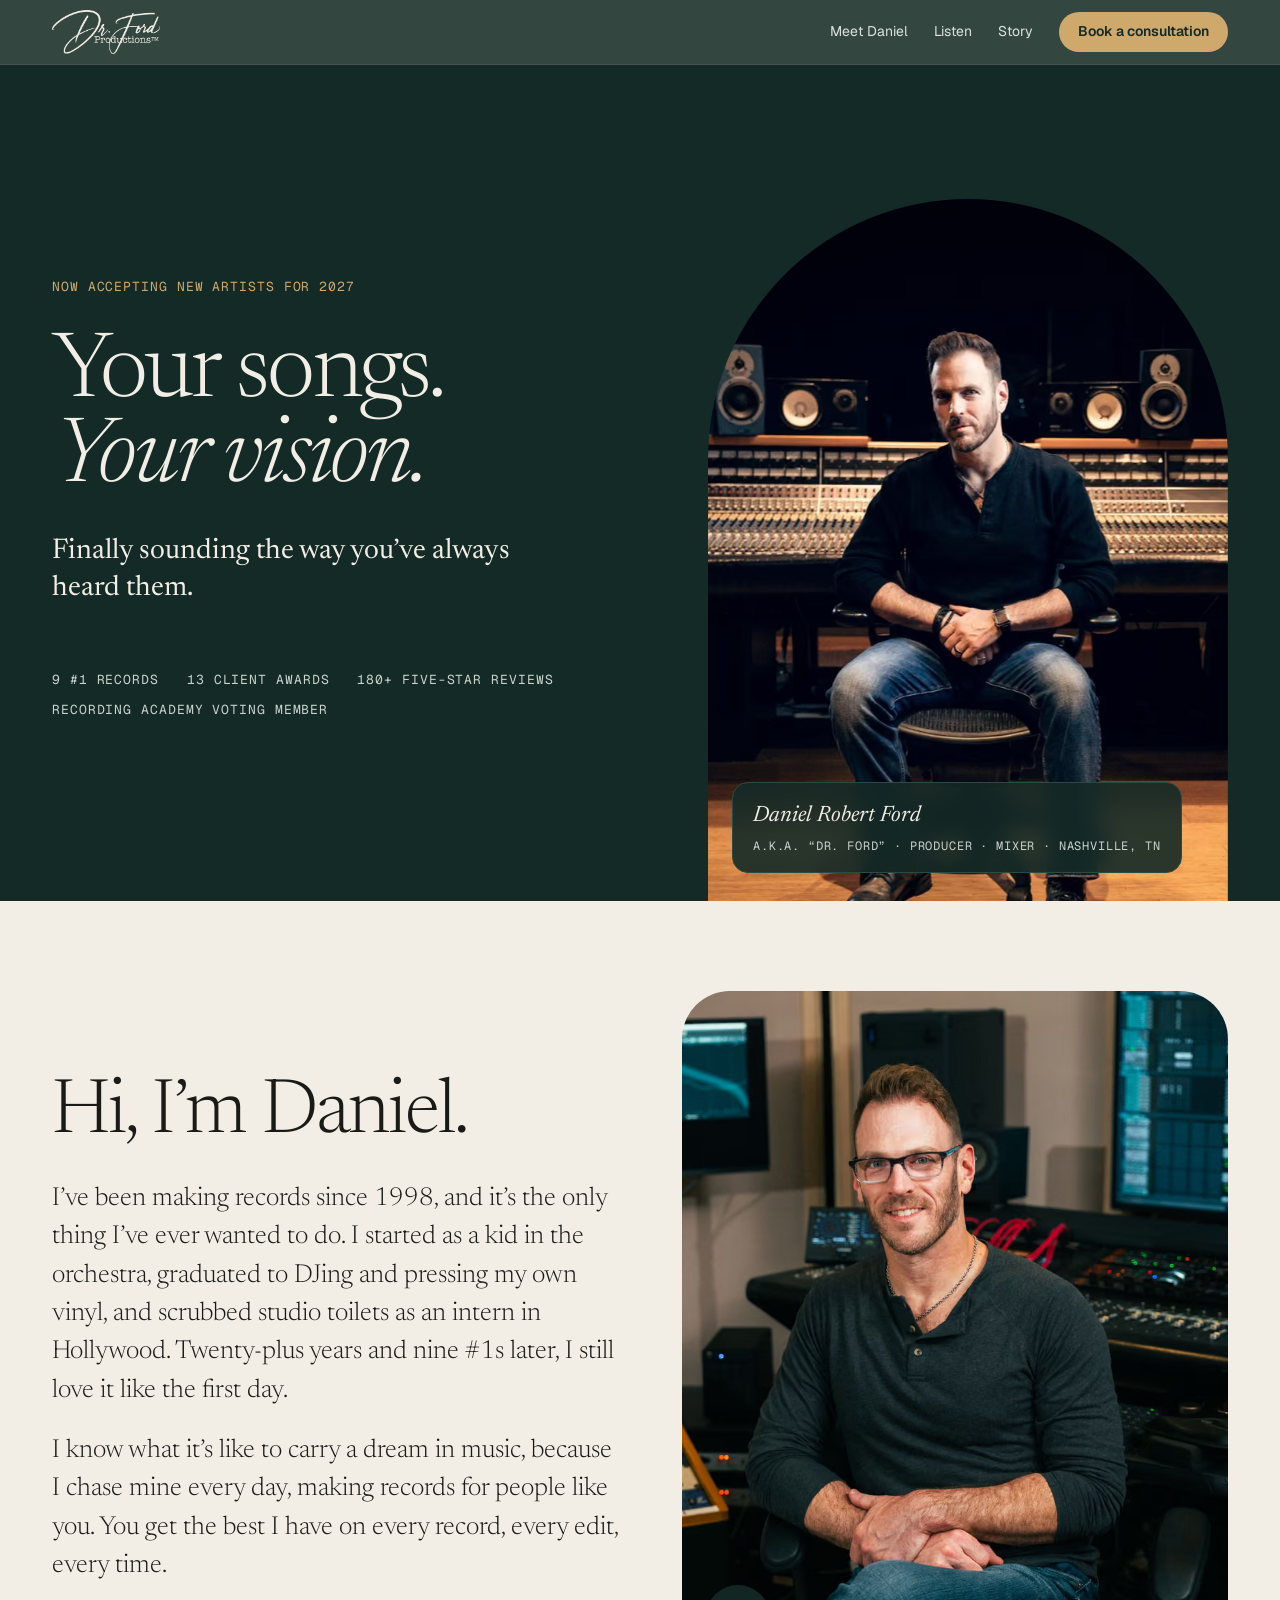
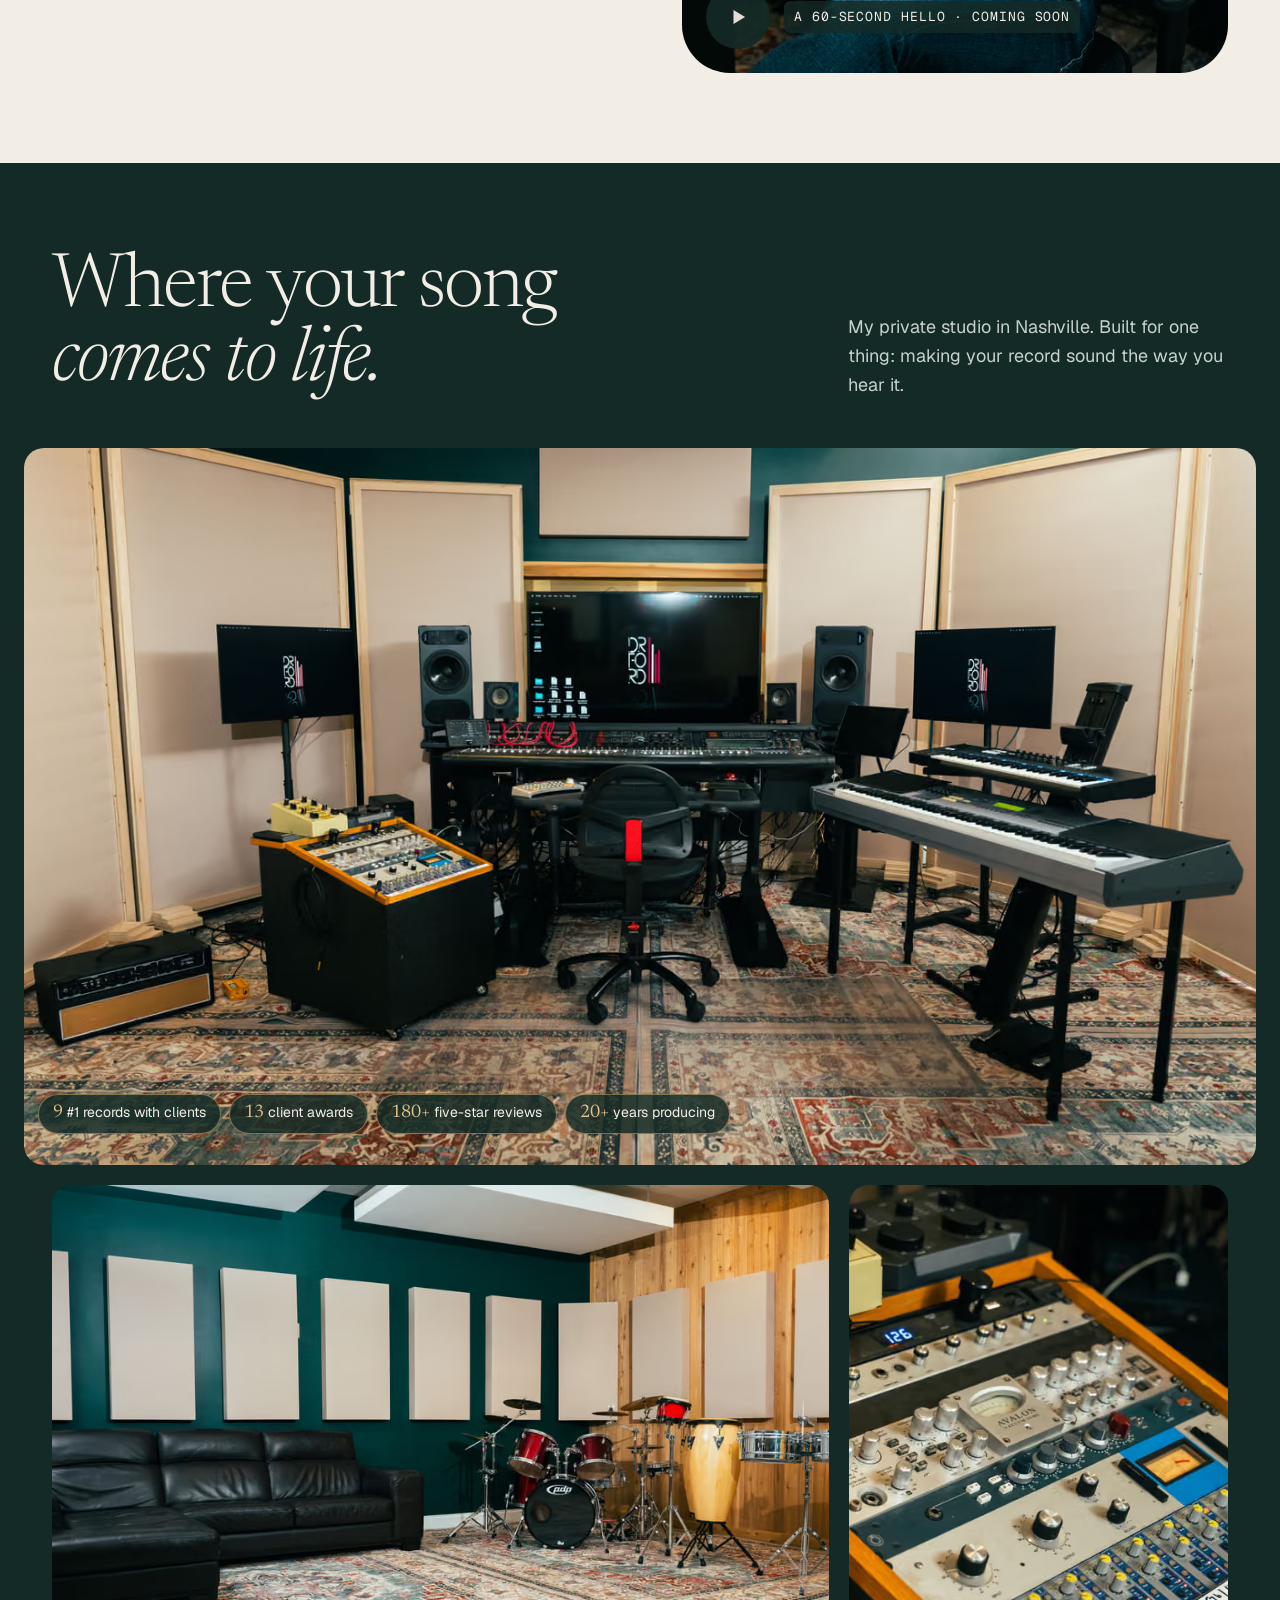
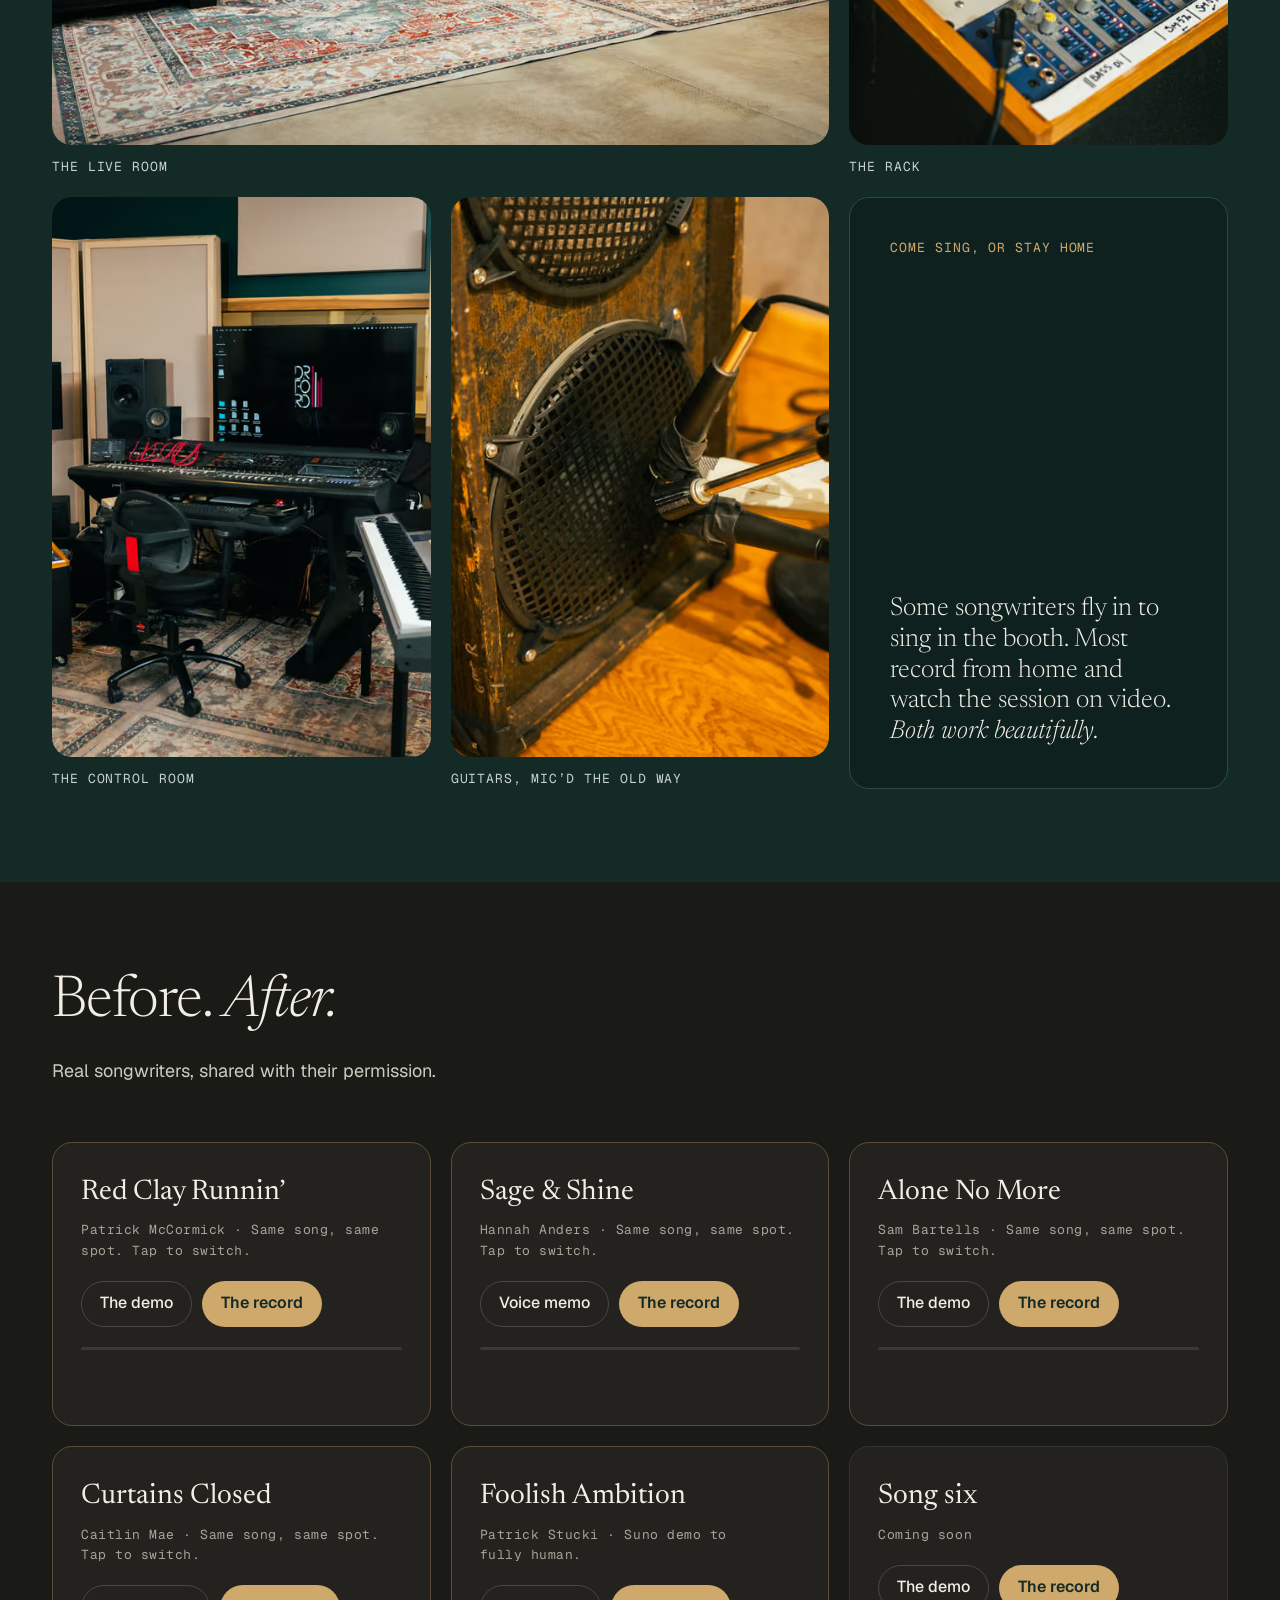
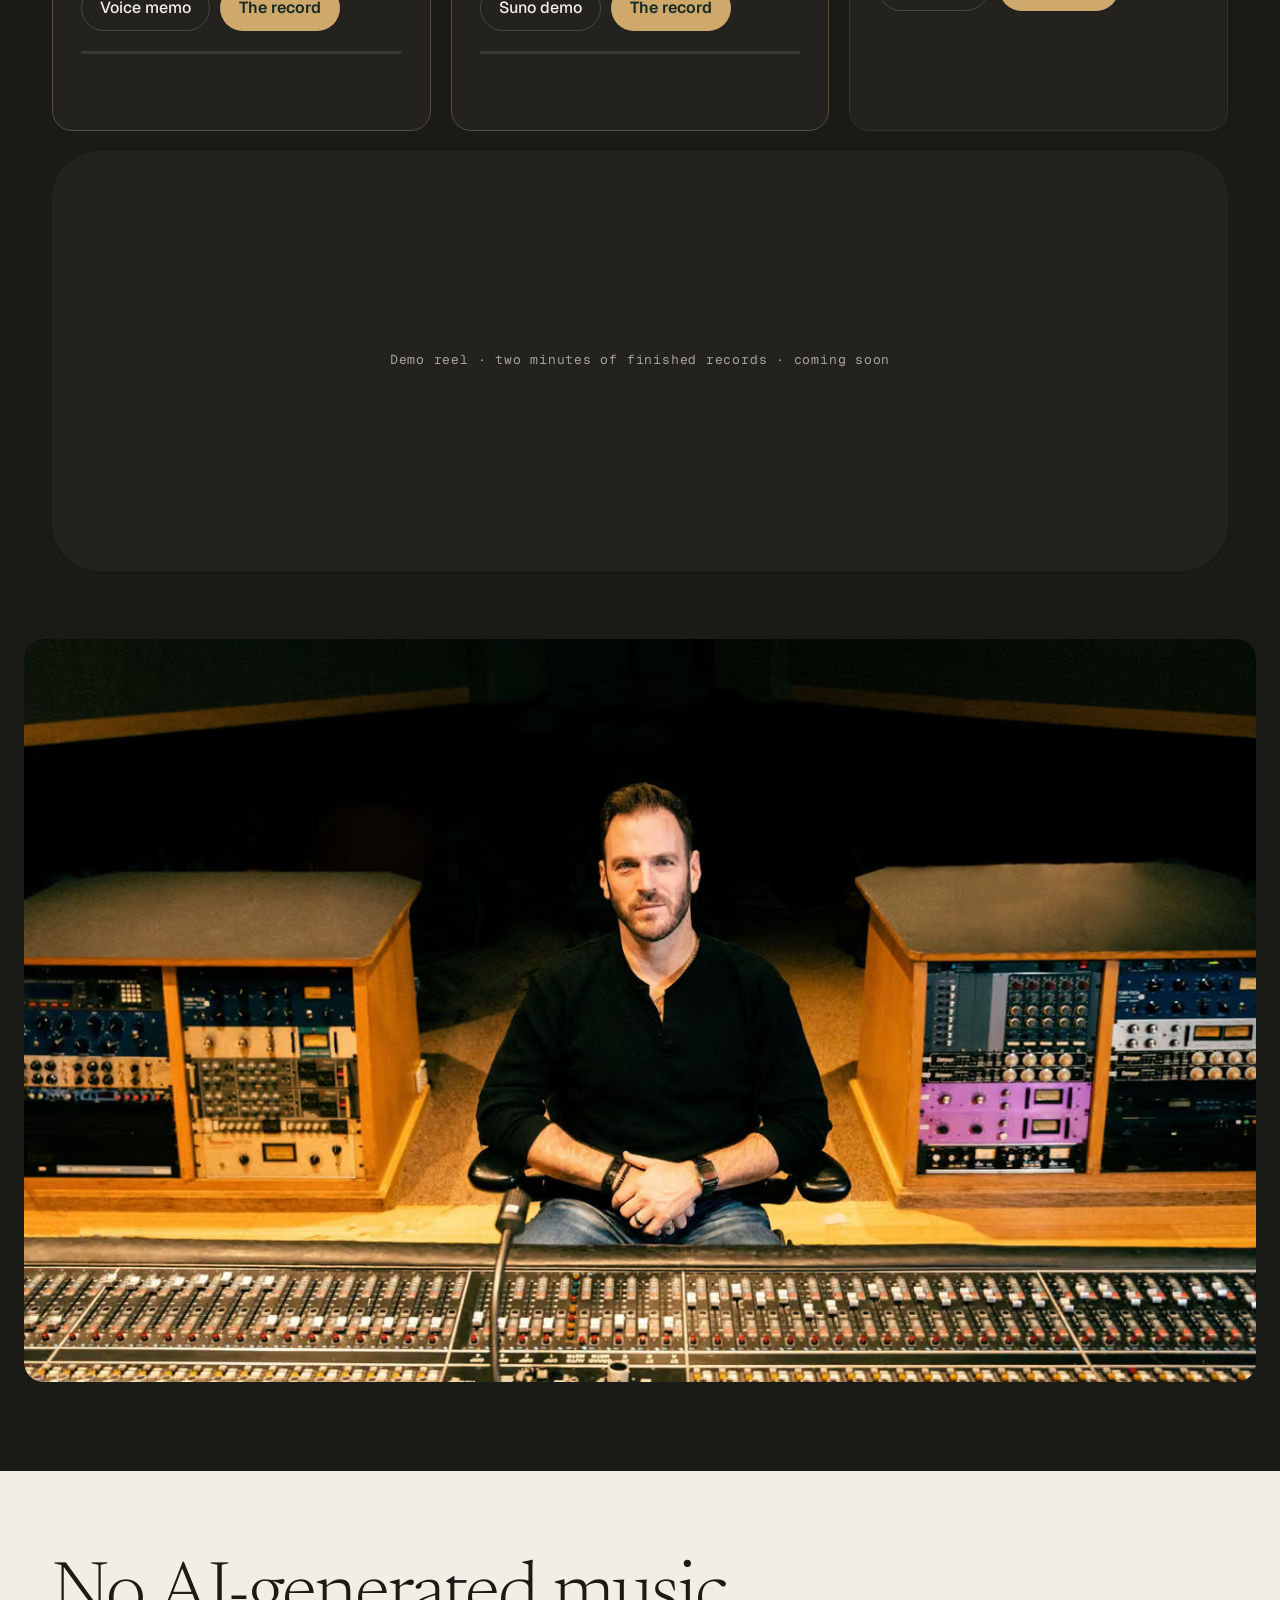
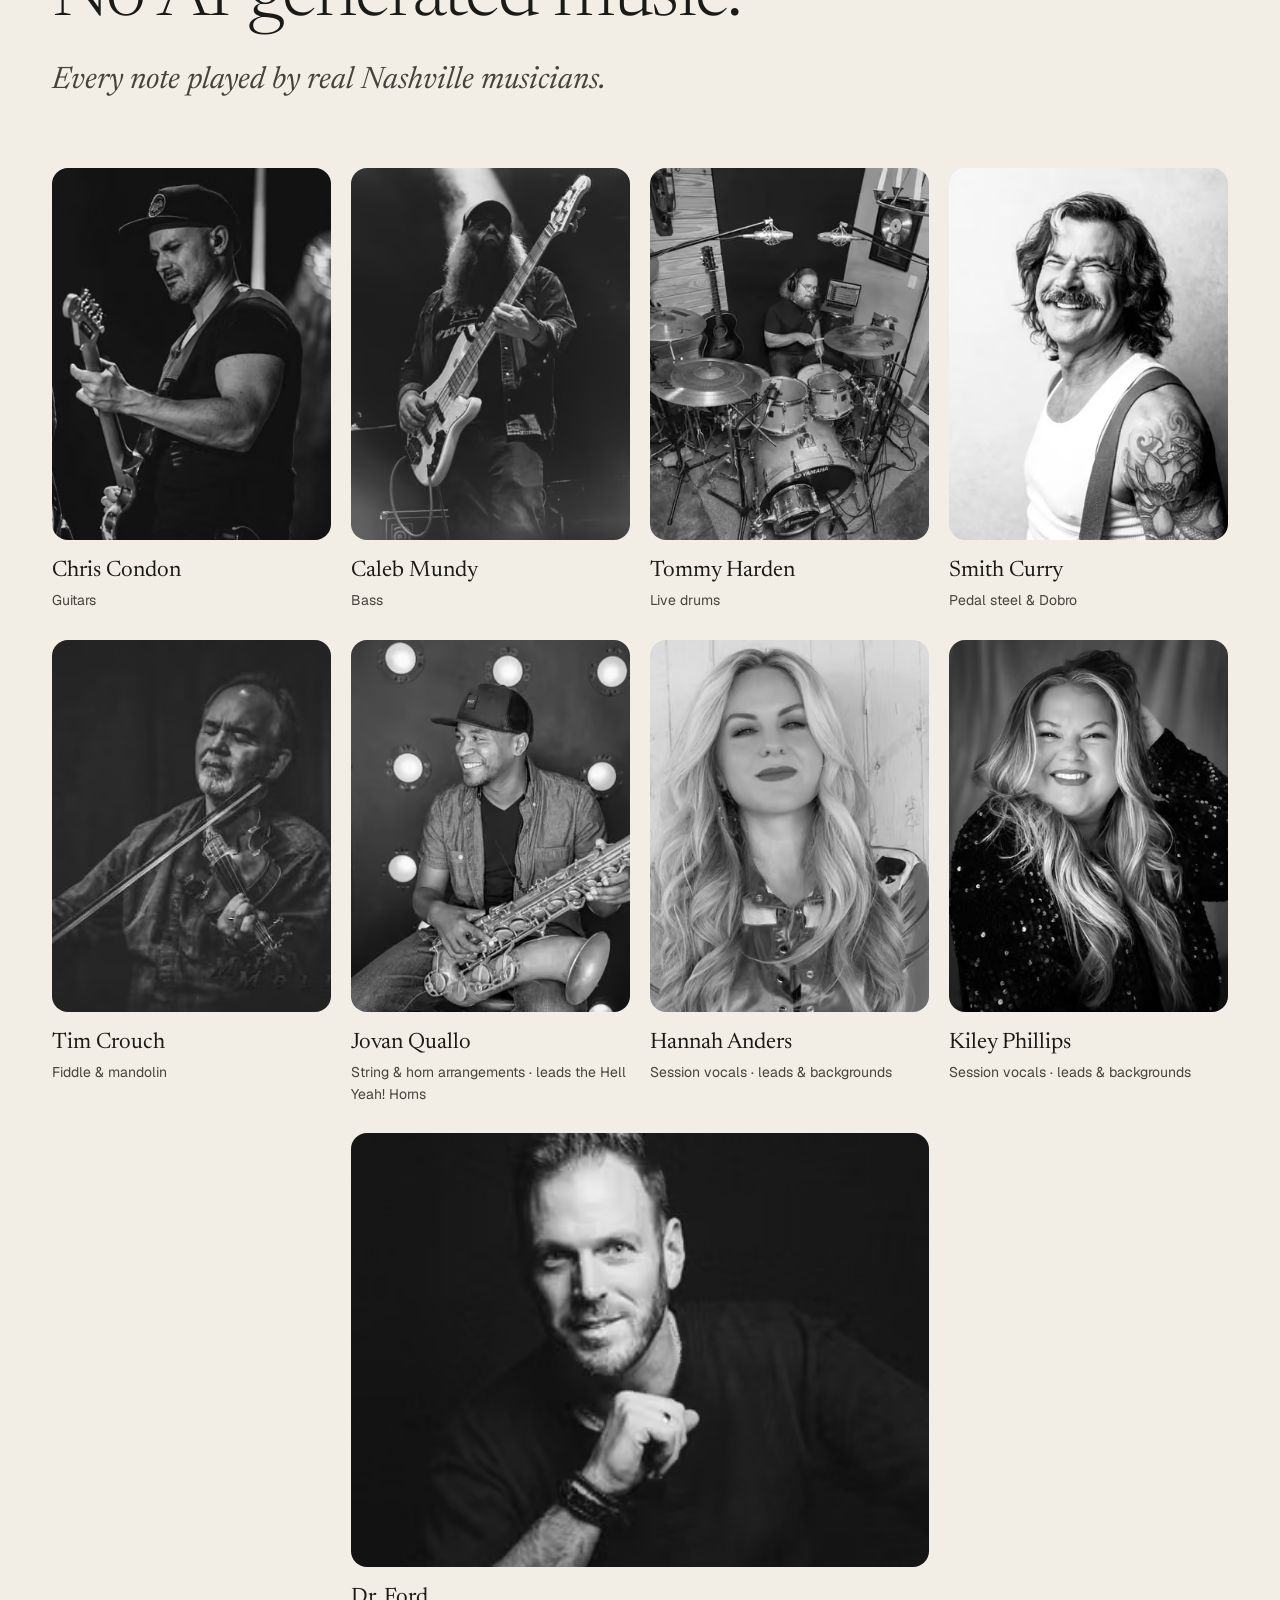
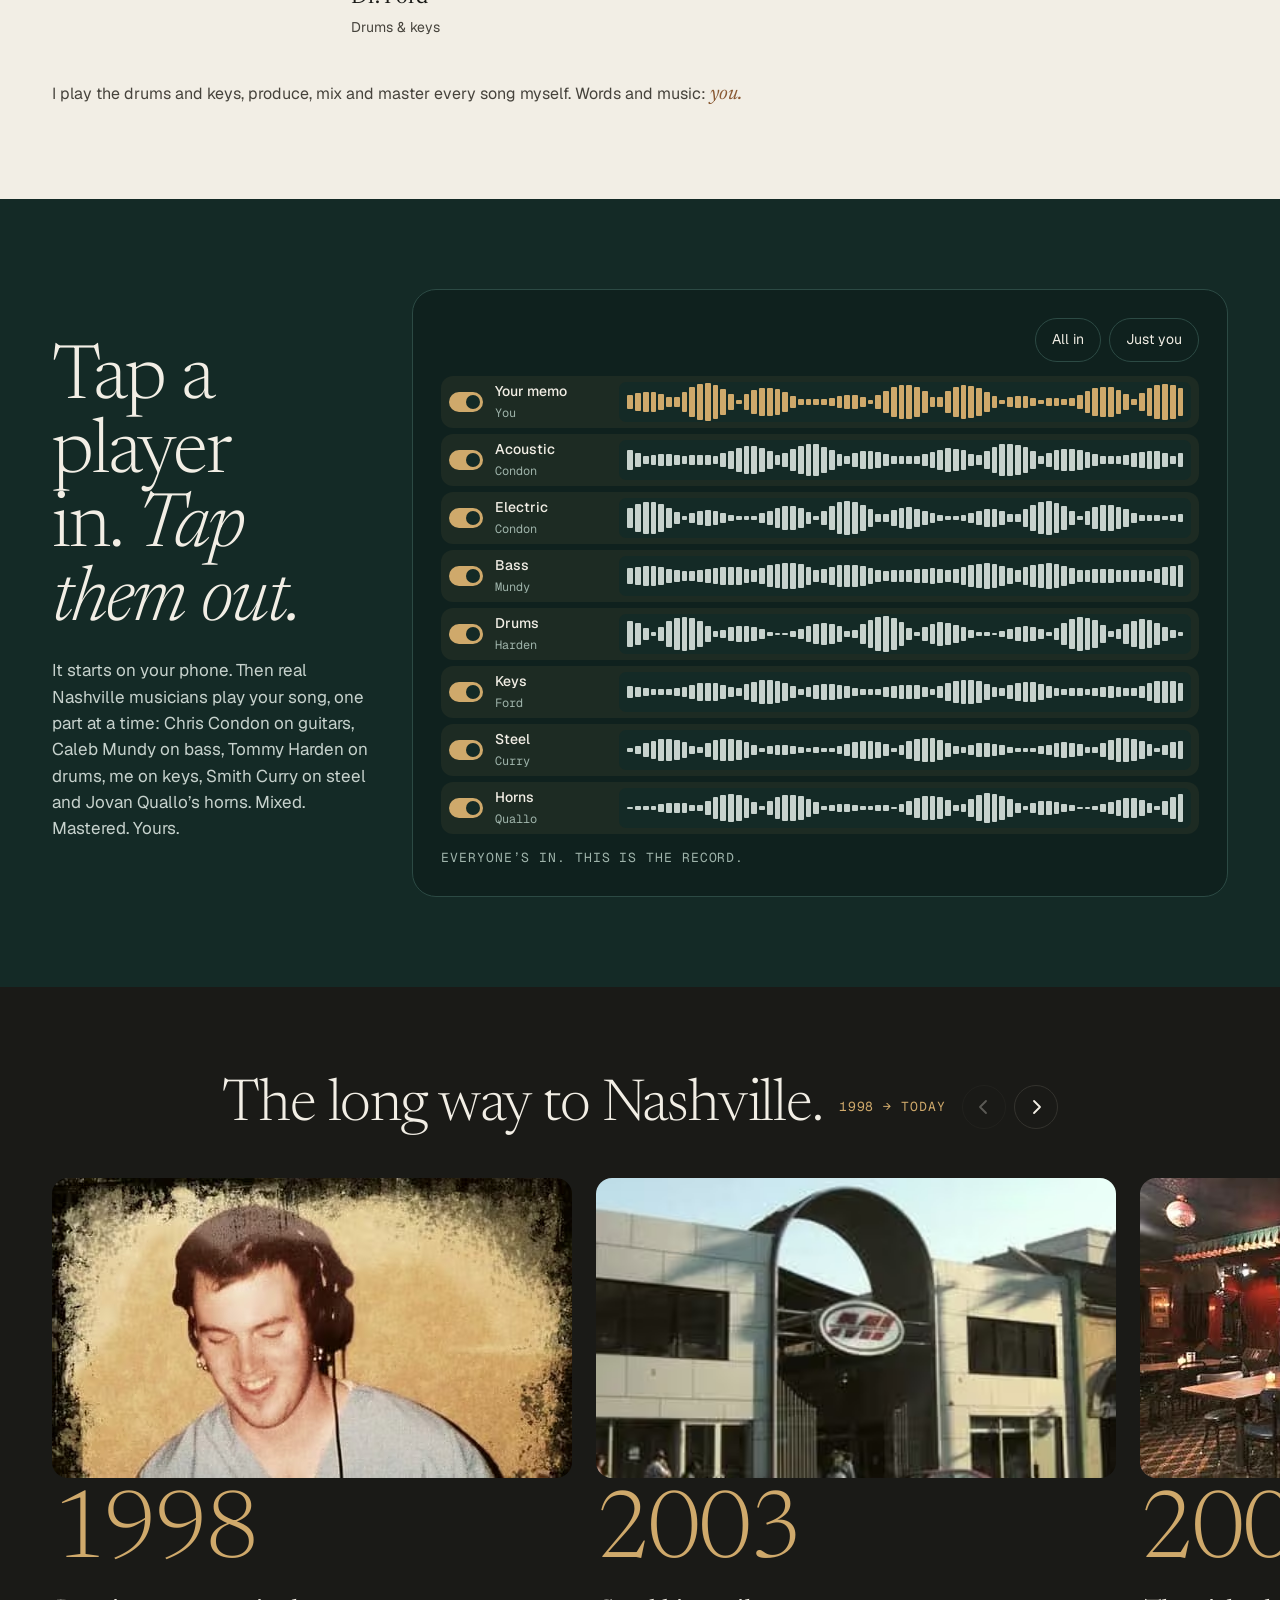
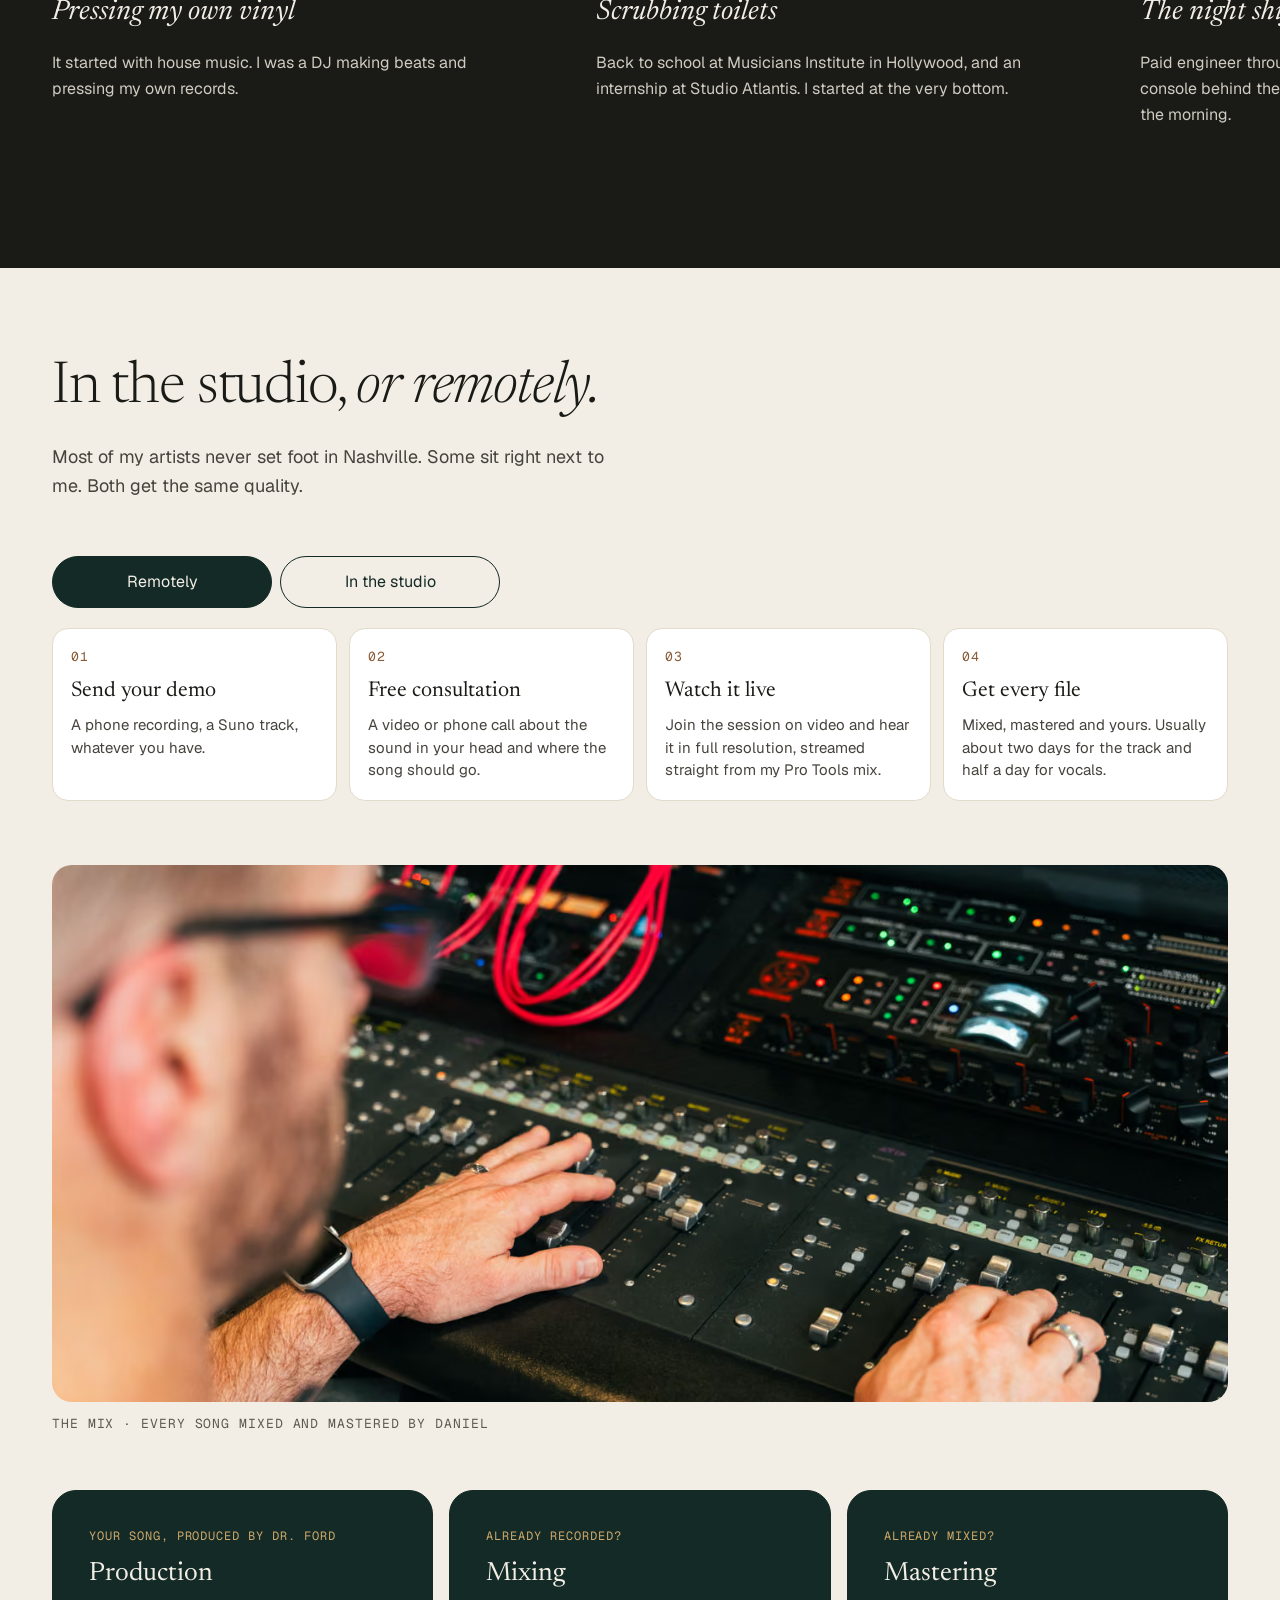
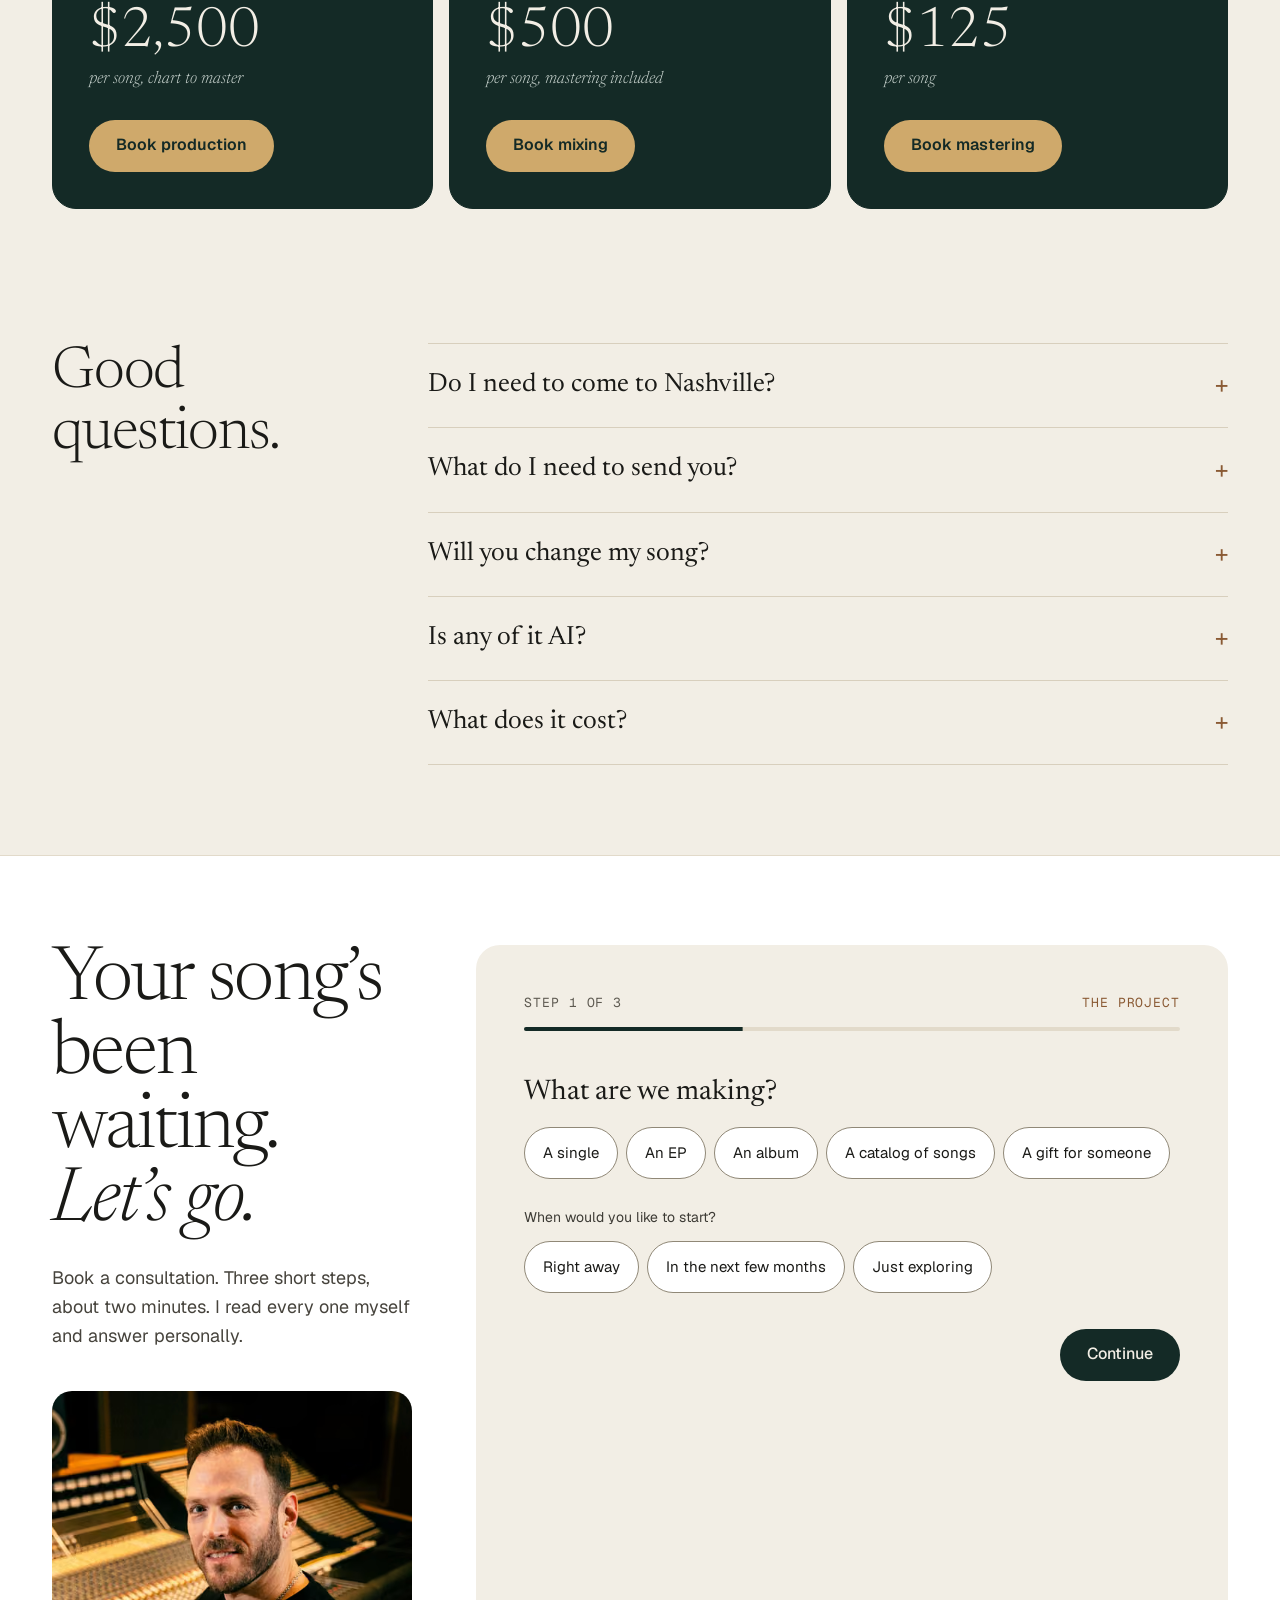
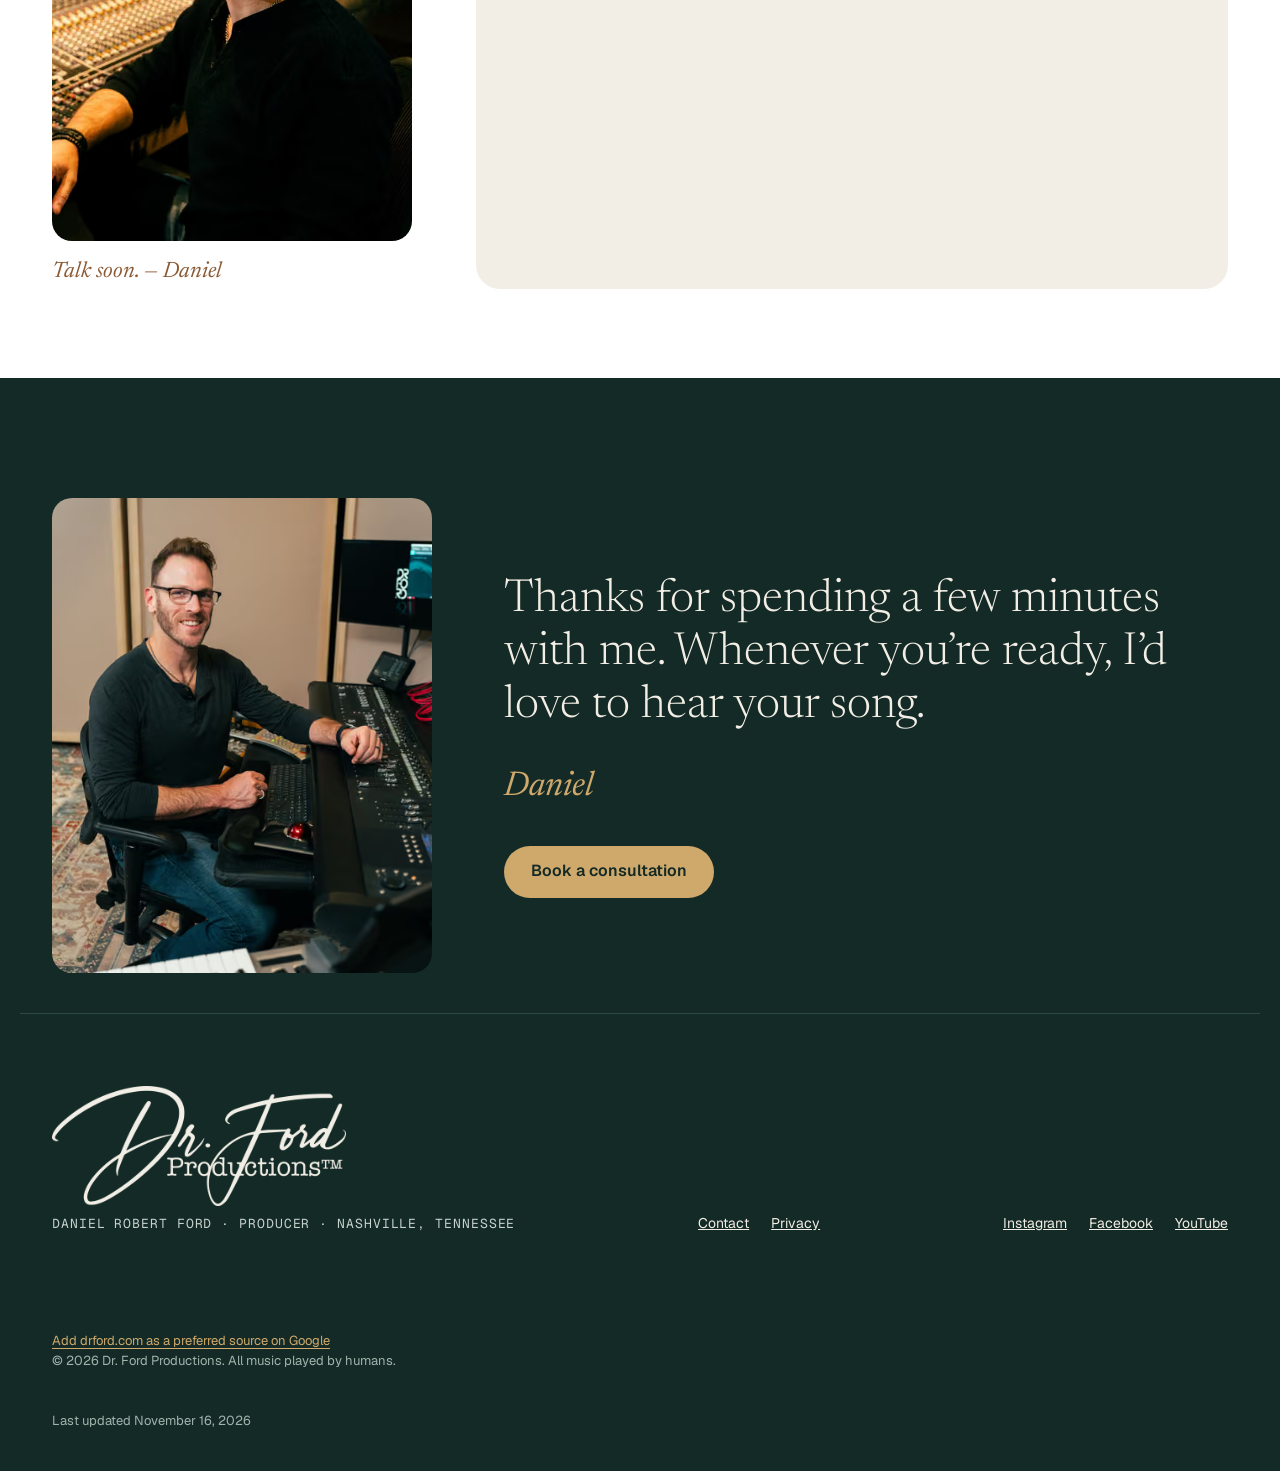
==== commit f089fa81: "Darker form outlines so fields meet 3:1 contrast Text boxes, menus and answer chips: #CFC7B5 (1.7:1)" ====
--- a/index.html
+++ b/index.html
@@ -33,7 +33,7 @@
 <link rel="preload" href="fonts/newsreader.woff2" as="font" type="font/woff2" crossorigin>
 <link rel="preload" href="fonts/geist.woff2" as="font" type="font/woff2" crossorigin>
 <link rel="preload" as="image" type="image/avif" fetchpriority="high" imagesrcset="img/hero-480.avif 480w, img/hero-800.avif 800w, img/hero-1200.avif 1200w" imagesizes="(max-width: 760px) 100vw, 50vw">
-<link rel="stylesheet" href="css/site.509c88b4ac.css">
+<link rel="stylesheet" href="css/site.b1ae55a353.css">
 <script src="js/site.b47bff6188.js" defer></script>
 <script type="application/ld+json">
 {"@context":"https://schema.org","@graph":[{"@type":"WebSite","@id":"https://www.drford.com/#website","url":"https://www.drford.com/","name":"Dr. Ford","alternateName":["Dr. Ford Productions","drford.com"],"inLanguage":"en-US","publisher":{"@id":"https://www.drford.com/#business"}},{"@type":"WebPage","@id":"https://www.drford.com/#webpage","url":"https://www.drford.com/","name":"Dr. Ford · Country Record Producer in Nashville","isPartOf":{"@id":"https://www.drford.com/#website"},"about":{"@id":"https://www.drford.com/#daniel"},"mainEntity":{"@id":"https://www.drford.com/#business"},"primaryImageOfPage":{"@id":"https://www.drford.com/#portrait"},"inLanguage":"en-US","dateModified":"2026-11-16"},{"@type":"ImageObject","@id":"https://www.drford.com/#portrait","url":"https://www.drford.com/img/hero-1200.jpg","caption":"Daniel Robert Ford (Dr. Ford) at a recording console in Nashville","creditText":"Dr. Ford Productions"},{"@type":"Person","@id":"https://www.drford.com/#daniel","name":"Daniel Robert Ford","alternateName":["Dr. Ford","Daniel Ford","DrFord"],"description":"Daniel Robert Ford, known as Dr. Ford, is a Nashville record producer, mixer and mastering engineer who specializes in country music. He has made records since 1998, has produced or mixed 9 #1 records with clients, and is a voting member of the Recording Academy.","jobTitle":"Record producer, mixing and mastering engineer","image":{"@id":"https://www.drford.com/#portrait"},"url":"https://www.drford.com/","worksFor":{"@id":"https://www.drford.com/#business"},"homeLocation":{"@type":"City","name":"Nashville, Tennessee"},"memberOf":{"@type":"Organization","name":"The Recording Academy","url":"https://www.recordingacademy.com/"},"alumniOf":{"@type":"CollegeOrUniversity","name":"Musicians Institute","url":"https://www.mi.edu/"},"award":"MusicTech Magazine Award of Excellence (2011) for the Groove3 masterclass “From Drop to Top”","knowsAbout":["Country music production","Record production","Mixing","Mastering","Nashville session musicians","Songwriter demo production","Turning voice memos into finished records"],"sameAs":["https://www.instagram.com/drfordmusic/","https://www.facebook.com/drfordmusic","https://www.youtube.com/@drfordmusic","https://soundbetter.com/profiles/95203-drford"]},{"@type":"ProfessionalService","@id":"https://www.drford.com/#business","name":"Dr. Ford","alternateName":"Dr. Ford Productions","description":"Country record production in Nashville. Songwriters send a voice memo; real Nashville session musicians play the song, and Daniel Robert Ford produces, mixes and masters it into a finished record. Clients work remotely from anywhere or in person in Nashville.","url":"https://www.drford.com/","logo":"https://www.drford.com/icon.png","image":"https://www.drford.com/img/og.jpg","founder":{"@id":"https://www.drford.com/#daniel"},"foundingDate":"2009","priceRange":"From $2,500 per song","currenciesAccepted":"USD","address":{"@type":"PostalAddress","addressLocality":"Nashville","addressRegion":"TN","addressCountry":"US"},"areaServed":[{"@type":"City","name":"Nashville, Tennessee"},{"@type":"Country","name":"United States"},{"@type":"Place","name":"Worldwide (remote sessions)"}],"knowsAbout":["Country music","Record production","Mixing","Mastering"],"slogan":"Your songs. Your vision.","sameAs":["https://www.instagram.com/drfordmusic/","https://www.facebook.com/drfordmusic","https://www.youtube.com/@drfordmusic","https://soundbetter.com/profiles/95203-drford"],"hasOfferCatalog":{"@type":"OfferCatalog","name":"Record production services","itemListElement":[{"@type":"Offer","itemOffered":{"@type":"Service","name":"Song production, mixed and mastered","serviceType":"Record production","description":"Guitar, bass, drums and keys played by Nashville session musicians, your vocal produced and recorded (or your own files), mixing, mastering and a live session stream. Chart to master."},"priceSpecification":{"@type":"PriceSpecification","minPrice":2500,"priceCurrency":"USD","unitText":"per song"}},{"@type":"Offer","name":"Gift certificate: The First Song Experience","price":2500,"priceCurrency":"USD","itemOffered":{"@type":"Service","name":"A fully produced song, a welcome call, session video and lunch in Nashville"}},{"@type":"Offer","name":"Gift certificate: Mix and master","price":500,"priceCurrency":"USD","itemOffered":{"@type":"Service","name":"One song, mixed and mastered"}},{"@type":"Offer","name":"Gift certificate: Mastering","price":125,"priceCurrency":"USD","itemOffered":{"@type":"Service","name":"One song, mastered"}}]}},{"@type":"FAQPage","@id":"https://www.drford.com/#faq","isPartOf":{"@id":"https://www.drford.com/#webpage"},"mainEntity":[{"@type":"Question","name":"Do I need to come to Nashville?","acceptedAnswer":{"@type":"Answer","text":"No. Most of my artists work with me remotely and watch the session live, with full-resolution audio streamed from my mix. If you’re in Nashville, you’re welcome in the studio to sit in and sing in the booth."}},{"@type":"Question","name":"What do I need to send you?","acceptedAnswer":{"@type":"Answer","text":"Any demo: a phone recording, a Suno track, whatever you have. Lyrics help too."}},{"@type":"Question","name":"Will you change my song?","acceptedAnswer":{"@type":"Answer","text":"Only as much as you want. You decide how much I shape it, and we settle that in your free consultation."}},{"@type":"Question","name":"Is any of it AI?","acceptedAnswer":{"@type":"Answer","text":"No AI-generated music. Every note is played by real Nashville musicians."}},{"@type":"Question","name":"What does it cost?","acceptedAnswer":{"@type":"Answer","text":"Production is $2,500 a song, chart to master, and your vocal is included: I can produce and record it, or you can send your own. Steel, fiddle, strings, horns and session singers are optional and priced up front. Albums and catalogs get a custom program."}}]}]}
--- a/css/site.b1ae55a353.css
+++ b/css/site.b1ae55a353.css
@@ -0,0 +1,539 @@
+/* Dr. Ford — site styles. No external requests; fonts are self-hosted. */
+
+@font-face{font-family:"Newsreader";src:url("../fonts/newsreader.woff2") format("woff2");font-weight:300 500;font-style:normal;font-display:swap}
+@font-face{font-family:"Newsreader";src:url("../fonts/newsreader-italic.woff2") format("woff2");font-weight:300 400;font-style:italic;font-display:swap}
+@font-face{font-family:"Geist";src:url("../fonts/geist.woff2") format("woff2");font-weight:300 700;font-style:normal;font-display:swap}
+@font-face{font-family:"Geist Mono";src:url("../fonts/geist-mono.woff2") format("woff2");font-weight:400 500;font-style:normal;font-display:swap}
+
+:root{
+  --room:#142A26; --room-deep:#0F211E; --room-line:#2C4A44; --room-text:#C7D2CD; --room-muted:#9FB4AB;
+  --cream:#F2EEE5; --cream-2:#E9E3D6; --paper:#F7F4EC; --white:#FFFFFF;
+  --ink:#1A1A17; --ink-2:#3D3B35; --muted:#46433C; --muted-2:#5E5A51;
+  --walnut:#8A5A34; --brass:#CFA96B; --line:#E2DACA; --line-2:#D8CFBD; --night:#1A1A17; --night-2:#23221F; --night-line:#34332E; --night-text:#CFCBC0; --night-muted:#A8A498;
+  --serif:"Newsreader",Georgia,"Times New Roman",serif;
+  --sans:"Geist",system-ui,-apple-system,"Segoe UI",sans-serif;
+  --mono:"Geist Mono",ui-monospace,SFMono-Regular,Menlo,monospace;
+  --ease:cubic-bezier(.2,.7,.1,1); --ease-out:cubic-bezier(.23,1,.32,1);
+  --wrap:1240px; --gutter:32px; --header:64px;
+}
+
+*,*::before,*::after{box-sizing:border-box}
+html{-webkit-text-size-adjust:100%;text-size-adjust:100%;scroll-padding-top:calc(var(--header) + 12px)}
+@media (prefers-reduced-motion:no-preference){html{scroll-behavior:smooth}}
+body{margin:0;background:var(--cream);color:var(--ink);font-family:var(--sans);font-size:1.0625rem;line-height:1.55;-webkit-font-smoothing:antialiased;-moz-osx-font-smoothing:grayscale;text-rendering:optimizeLegibility;overflow-wrap:break-word}
+img,picture,video,svg{display:block;max-width:100%}
+img{height:auto}
+a{color:inherit}
+button,input,select,textarea{font:inherit;color:inherit}
+button{cursor:pointer}
+h1,h2,h3,p,figure,ol,ul,dl{margin:0}
+ol,ul{padding:0;list-style:none}
+:focus-visible{outline:2px solid var(--brass);outline-offset:3px;border-radius:4px}
+.sr-only{position:absolute!important;width:1px;height:1px;padding:0;margin:-1px;overflow:hidden;clip:rect(0 0 0 0);white-space:nowrap;border:0}
+.skip{position:absolute;left:16px;top:-60px;z-index:100;background:var(--brass);color:var(--room);padding:10px 16px;border-radius:999px;font-weight:600;text-decoration:none;transition:top .2s}
+.skip:focus{top:12px}
+
+.wrap{max-width:var(--wrap);margin-inline:auto;padding-inline:var(--gutter)}
+.serif{font-family:var(--serif)}
+.mono{font-family:var(--mono);letter-spacing:.07em;text-transform:uppercase;font-size:0.8125rem}
+em{font-style:italic}
+
+/* Section label: song-form rail with Nashville Number System chords */
+
+.display{font-family:var(--serif);font-weight:300;letter-spacing:-.02em;line-height:1}
+.h-xl{font-size:clamp(3.2rem,7.2vw,7rem);line-height:.93;letter-spacing:-.03em}
+.h-l{font-size:clamp(2.8rem,6vw,5.6rem);line-height:.96;letter-spacing:-.025em}
+.h-m{font-size:clamp(2.4rem,4.6vw,4.2rem);line-height:1.04}
+.lede{font-family:var(--serif);font-size:clamp(1.3rem,2vw,1.7rem);line-height:1.5;font-weight:300}
+.muted{color:var(--muted)}
+.section{padding-block:clamp(96px,12vw,150px)}
+
+.btn{display:inline-flex;align-items:center;justify-content:center;gap:10px;min-height:52px;padding:0 26px;border-radius:999px;text-decoration:none;font-size:1rem;font-weight:500;border:1px solid transparent;transition:transform 160ms var(--ease-out),background-color .2s ease,color .2s ease,border-color .2s ease;white-space:nowrap;-webkit-tap-highlight-color:transparent}
+@media (hover:hover) and (pointer:fine){.btn:hover{transform:translateY(-1px)}}
+.btn-brass{background:var(--brass);color:var(--room);font-weight:600;text-decoration:none}
+.btn-brass:hover{background:#D9B67C}
+.btn-ghost{border-color:#5E7D74;color:var(--cream)}
+.btn-ghost:hover{border-color:var(--cream)}
+.btn-room{background:var(--room);color:var(--cream)}
+.btn-room:hover{background:#1C3832}
+.btn-line{border-color:var(--line-2);background:transparent;color:var(--ink)}
+
+/* Header */
+.site-header{position:sticky;top:env(safe-area-inset-top,0px);z-index:30;background:rgba(20,42,38,.86);-webkit-backdrop-filter:saturate(160%) blur(18px);backdrop-filter:saturate(160%) blur(18px);color:var(--cream);border-bottom:1px solid rgba(242,238,229,.08);transition:background-color .3s}
+.site-header.scrolled{background:rgba(15,33,30,.94)}
+.nav{min-height:var(--header);display:flex;flex-wrap:wrap;align-items:center;justify-content:space-between;gap:12px}
+.nav-logo img{height:44px;width:auto}
+.nav-links{display:flex;flex-wrap:wrap;align-items:center;gap:26px;font-size:0.875rem}
+.nav-links a:not(.btn){color:#DCE3DF;text-decoration:none}
+.nav-links a:not(.btn):hover{color:var(--cream)}
+.nav-links .btn{min-height:40px;padding:0 18px;font-size:0.875rem}
+@media (max-width:860px){.nav-links a:not(.btn){display:none}}
+
+/* Hero */
+.hero{background:var(--room);color:var(--cream);overflow:hidden}
+.hero-grid{display:flex;flex-wrap:wrap;align-items:stretch;gap:0 56px;min-height:min(860px,calc(100svh - var(--header)))}
+.hero-copy{flex:1 1 520px;min-width:0;display:flex;flex-direction:column;justify-content:center;padding-block:clamp(56px,8vw,96px) 64px}
+.hero-kicker{color:var(--brass);margin-bottom:34px}
+.hero-sub{margin-top:30px;max-width:500px;font-family:var(--serif);font-size:clamp(1.35rem,2.2vw,1.85rem);line-height:1.3}
+.hero-ctas{margin-top:40px;display:flex;flex-wrap:wrap;gap:12px}
+.hero-proof{margin-top:64px;display:flex;flex-wrap:wrap;gap:10px 28px;color:#C9D3CE;font-size:0.8125rem}
+.hero-photo{flex:1 1 440px;min-width:0;position:relative;display:flex;flex-direction:column;justify-content:flex-end;padding-top:48px}
+.hero-photo .frame{overflow:hidden;border-radius:300px 300px 0 0;height:min(760px,78svh)}
+.hero-photo img{width:100%;height:112%;object-fit:cover;object-position:50% 0%;will-change:transform}
+.hero-tag{position:absolute;left:24px;bottom:28px;background:rgba(20,42,38,.9);-webkit-backdrop-filter:blur(10px);backdrop-filter:blur(10px);border:1px solid var(--room-line);border-radius:16px;padding:16px 20px}
+.hero-tag p:first-child{font-family:var(--serif);font-size:1.375rem;font-style:italic}
+.hero-tag p:last-child{margin-top:4px;font-size:0.75rem;color:#C9D3CE}
+@media (max-width:760px){.hero-grid{min-height:0}.hero-photo{order:-1;flex-basis:100%;padding-top:20px}.hero-photo .frame{height:56svh;min-height:380px;border-radius:200px 200px 24px 24px}.hero-copy{padding-block:40px 56px}.hero-kicker{margin-bottom:20px}.hero-proof{margin-top:40px}}
+
+/* Hello */
+.split{display:flex;flex-wrap:wrap;gap:64px;align-items:center}
+.split > *{min-width:0}
+.hello-copy{flex:1 1 480px}
+.hello-copy .lede+.lede{margin-top:22px}
+.signature{margin-top:34px;font-family:var(--serif);font-size:2.125rem;font-style:italic;color:var(--walnut)}
+.hello-media{flex:1 1 460px;position:relative;aspect-ratio:4/5;border-radius:20px;overflow:hidden;background:#E6DFD0}
+.hello-media img{width:100%;height:100%;object-fit:cover}
+.hello-label{position:absolute;left:24px;bottom:24px;display:flex;align-items:center;gap:14px}
+.play{width:64px;height:64px;border-radius:999px;border:0;background:var(--room);color:var(--cream);display:grid;place-items:center;flex:none}
+.play[disabled]{cursor:default;opacity:.92}
+.hello-label .mono{background:rgba(20,42,38,.8);color:var(--cream);padding:6px 10px;border-radius:6px}
+
+/* Shape selector */
+.band-white{background:var(--white);border-block:1px solid var(--line)}
+.shape-grid{display:flex;flex-wrap:wrap;gap:56px}
+.shape-grid > div{flex:1 1 440px;min-width:0}
+.shape-card{background:var(--cream);border-radius:24px;padding:32px}
+.chips-row{display:flex;flex-wrap:wrap;gap:8px}
+.toggle{min-height:46px;padding:0 18px;border-radius:999px;border:1px solid var(--room);background:transparent;color:var(--room);font-size:0.9375rem;transition:background-color .25s,color .25s}
+.toggle[aria-pressed="true"]{background:var(--room);color:var(--cream)}
+.shape-text{margin-top:28px;font-family:var(--serif);font-size:1.6875rem;line-height:1.3;min-height:3.9em}
+.shape-note{margin-top:18px;color:var(--muted-2)}
+.wide-photo{margin-top:64px}
+.wide-photo img{width:100%;height:clamp(340px,42vw,600px);object-fit:cover;border-radius:20px}
+figcaption.mono{margin-top:12px;color:var(--muted-2)}
+
+/* Session console */
+.on-dark{background:var(--room);color:var(--cream)}
+.console{flex:999 1 560px;min-width:0;background:var(--room-deep);border:1px solid var(--room-line);border-radius:24px;padding:28px}
+.console-top{display:flex;justify-content:space-between;gap:12px;margin-bottom:20px;color:var(--room-muted)}
+.lanes{display:flex;flex-direction:column;gap:10px}
+.lane{display:flex;align-items:center;gap:14px;opacity:.06;transform:translate3d(32px,0,0);transition:opacity .35s var(--ease),transform .35s var(--ease)}
+.lane.on{opacity:1;transform:none}
+.lane-name{flex:0 0 136px;font-family:var(--mono);font-size:0.6875rem;letter-spacing:.04em;color:var(--room-text)}
+.wave{flex:1 1 auto;min-width:0;height:42px;display:flex;align-items:center;gap:2px;overflow:hidden;background:var(--room);border-radius:7px;padding:0 8px}
+.wave i{flex:1 1 0;min-width:2px;border-radius:1px;background:#DCE3DF;transition:background-color .4s}
+.lane.memo .wave i,.console.done .wave i{background:var(--brass)}
+@media (max-width:640px){.lane-name{flex-basis:96px;font-size:0.625rem}.console{padding:18px}.wave{height:30px}.pin-stage{gap:24px}}
+
+/* The room */
+.room-head{display:flex;flex-wrap:wrap;justify-content:space-between;align-items:flex-end;gap:16px 48px;margin-bottom:48px}
+.room-head p{max-width:380px;font-size:1.125rem;line-height:1.6}
+.bleed{padding-inline:clamp(12px,2vw,24px)}
+.bleed img{width:100%;height:clamp(420px,56vw,900px);object-fit:cover;border-radius:20px}
+.gallery{margin-top:20px;display:grid;grid-template-columns:repeat(auto-fit,minmax(min(100%,300px),1fr));gap:20px;padding-bottom:20px}
+.gallery img{width:100%;height:560px;object-fit:cover;border-radius:20px}
+.gallery .span2{grid-column:span 2}
+@media (max-width:700px){.gallery .span2{grid-column:auto}.gallery img{height:440px}}
+.note-card{background:var(--room);color:var(--cream);border-radius:20px;padding:40px;min-height:560px;display:flex;flex-direction:column;justify-content:space-between}
+.note-card .mono{color:var(--brass)}
+.note-card p:last-child{font-family:var(--serif);font-size:clamp(1.45rem,2vw,1.9rem);line-height:1.2;font-weight:300}
+@media (max-width:700px){.note-card{min-height:auto;gap:48px}}
+
+/* Band */
+.band-sub{margin:22px 0 64px;font-family:var(--serif);font-style:italic;font-size:clamp(1.4rem,2.4vw,2rem);color:var(--muted)}
+.band-grid{display:grid;grid-template-columns:repeat(auto-fill,minmax(240px,1fr));gap:28px 20px}
+.band-grid img{width:100%;aspect-ratio:3/4;object-fit:cover;border-radius:16px}
+.band-grid figcaption{margin-top:14px}
+.band-grid figcaption strong{display:block;font-family:var(--serif);font-weight:400;font-size:1.375rem}
+.band-grid figcaption span{display:block;margin-top:2px;font-size:0.875rem;color:var(--muted)}
+.band-foot{margin-top:40px;font-size:1rem;color:var(--muted)}
+.band-foot em{font-family:var(--serif);font-size:1.25rem;color:var(--walnut)}
+
+/* Listen */
+.on-night{background:var(--night);color:var(--cream)}
+.listen-hero{padding:clamp(12px,2vw,24px) clamp(12px,2vw,24px) 0}
+.listen-hero img{width:100%;height:clamp(420px,58vw,920px);object-fit:cover;object-position:50% 35%;border-radius:20px}
+.cards-3{display:grid;grid-template-columns:repeat(auto-fit,minmax(min(100%,300px),1fr));gap:20px}
+.ab-card{background:var(--night-2);border:1px solid var(--night-line);border-radius:20px;padding:28px}
+.ab-card .mono{color:var(--night-muted);margin-bottom:20px;text-transform:none;letter-spacing:.04em}
+.ab-btns{display:flex;flex-wrap:wrap;gap:10px}
+.ab-btns .btn{min-height:46px;padding:0 18px}
+.ab-btns .btn-dark{border-color:#4A4842;color:var(--cream);background:transparent}
+.soon{display:grid;place-items:center;text-align:center;padding:28px;border-radius:20px;font-family:var(--mono);font-size:0.8125rem;letter-spacing:.06em;line-height:1.7}
+.soon.dark{background:var(--night-2);color:var(--night-muted);min-height:420px;margin-top:20px}
+
+
+/* Timeline */
+.pin-h{position:relative;height:420vh}
+.pin-h-stage{position:sticky;top:var(--header);height:calc(100vh - var(--header));min-height:700px;overflow:hidden;display:flex;flex-direction:column;justify-content:center}
+.tl-head{display:flex;flex-wrap:wrap;justify-content:space-between;align-items:flex-end;gap:16px;margin-bottom:40px}
+.tl-year{color:var(--brass)}
+.tl-view{width:100%;overflow:hidden}
+.tl-track{display:flex;gap:24px;width:max-content;padding-inline:max(var(--gutter),calc((100vw - var(--wrap))/2 + var(--gutter)));will-change:transform}
+.tl-card{flex:0 0 min(520px,82vw);display:flex;flex-direction:column;gap:16px}
+.tl-card img{width:100%;aspect-ratio:520/300;object-fit:cover;border-radius:16px;background:#262521}
+.tl-card .yr{font-family:var(--serif);font-weight:300;font-size:clamp(4rem,8vw,6rem);line-height:.85;letter-spacing:-.03em;color:var(--brass)}
+.tl-card h3{font-family:var(--serif);font-weight:400;font-style:italic;font-size:1.75rem}
+.tl-card p{max-width:460px;font-size:1rem;line-height:1.6;color:var(--night-text)}
+.tl-bar{margin-top:32px;height:2px;background:var(--night-line);border-radius:2px;overflow:hidden}
+.tl-bar i{display:block;height:100%;width:100%;background:var(--brass);transform-origin:0 50%;transform:scaleX(0)}
+/* Without JS, or with reduced motion: a swipeable row instead of the pinned scroll */
+.no-pin .pin-h{height:auto}
+.no-pin .pin-h-stage{position:static;height:auto;min-height:0;padding-block:clamp(96px,12vw,140px)}
+.no-pin .tl-view{overflow-x:auto;scroll-snap-type:x mandatory;-webkit-overflow-scrolling:touch;padding-bottom:16px}
+.no-pin .tl-card{scroll-snap-align:start}
+.no-pin .tl-bar{display:none}
+.no-pin .lane{opacity:1;transform:none}
+
+/* Process + price */
+.process{display:grid;grid-template-columns:repeat(auto-fit,minmax(230px,1fr));gap:32px}
+.process .mono{color:var(--walnut)}
+.process strong{display:block;margin:12px 0 8px;font-family:var(--serif);font-weight:400;font-size:1.625rem}
+.process p:last-child{color:var(--muted)}
+.price{margin-top:72px;background:var(--room);color:var(--cream);border-radius:24px;padding:clamp(32px,5vw,64px);display:flex;flex-wrap:wrap;gap:40px;justify-content:space-between;align-items:flex-end}
+.price .from{font-family:var(--serif);font-weight:300;font-size:clamp(3rem,6vw,5.2rem);line-height:1}
+.price .from em{font-size:.42em}
+.price .label,.price .desc{color:var(--room-text)}
+.price .desc{max-width:400px;margin-bottom:22px}
+
+.gift{background:var(--paper);border:1px solid var(--line-2);border-radius:18px;padding:32px;display:flex;flex-direction:column;gap:12px}
+.gift .mono{color:var(--walnut);font-size:0.75rem}
+.gift strong{font-family:var(--serif);font-weight:400;font-size:1.75rem}
+.gift p{color:var(--muted)}
+.gift .amt{margin-top:auto;padding-top:12px;font-family:var(--serif);font-weight:300;font-size:2.5rem;color:var(--ink)}
+.gift.feature{background:var(--room);border-color:var(--room);color:var(--cream)}
+.gift.feature .mono{color:var(--brass)}
+.gift.feature p{color:var(--room-text)}
+.gift.feature .amt{color:var(--cream)}
+.gift-top{display:flex;justify-content:space-between;align-items:flex-start;gap:12px}
+.gift-top img{height:40px;width:auto;opacity:.9}
+.fineprint{margin-top:28px;font-size:0.875rem;color:var(--muted)}
+
+/* FAQ */
+.faq-grid{display:flex;flex-wrap:wrap;gap:56px}
+.faq-grid > div:first-child{flex:1 1 320px;min-width:0}
+.faq-grid > div:last-child{flex:999 1 560px;min-width:0}
+details{border-top:1px solid var(--line-2)}
+details:last-child{border-bottom:1px solid var(--line-2)}
+summary{list-style:none;cursor:pointer;display:flex;justify-content:space-between;gap:24px;align-items:center;padding:26px 0;font-family:var(--serif);font-size:1.625rem;line-height:1.2}
+summary::-webkit-details-marker{display:none}
+summary::after{content:"+";content:"+" / "";font-family:var(--sans);font-size:1.5rem;color:var(--walnut);flex:none;transition:transform .2s var(--ease-out)}
+details[open] summary::after{transform:rotate(45deg)}
+details p{padding-bottom:26px;font-size:1.0625rem;color:var(--muted)}
+
+/* Consultation form */
+.consult{background:var(--white);border-top:1px solid var(--line)}
+.consult-grid{display:flex;flex-wrap:wrap;gap:64px}
+.consult-grid > div{flex:1 1 360px;min-width:0}
+.consult-grid form{flex:999 1 560px;min-width:0}
+.consult-photo{margin-top:40px;max-width:420px}
+.consult-photo img{aspect-ratio:4/5;object-fit:cover;border-radius:20px;width:100%}
+.consult-photo figcaption{margin-top:14px;font-family:var(--serif);font-style:italic;font-size:1.375rem;color:var(--walnut)}
+.form{background:var(--cream);border-radius:24px;padding:clamp(24px,4vw,48px)}
+.progress-head{display:flex;justify-content:space-between;gap:12px;margin-bottom:14px;color:var(--muted-2)}
+.progress-head .step-name{color:var(--walnut)}
+.progress{height:4px;background:var(--line);border-radius:4px;margin-bottom:40px;overflow:hidden}
+.progress i{display:block;height:100%;background:var(--room);transform-origin:0 50%;transform:scaleX(.3334);transition:transform .45s var(--ease)}
+.step{display:flex;flex-direction:column;gap:28px;border:0;margin:0;padding:0;min-width:0}
+.js .step:not(.current){display:none}
+.no-js .progress-head,.no-js .progress,.no-js .form-nav .back,.no-js .form-nav .next{display:none}
+[hidden]:not([hidden="until-found"]){display:none!important}
+.step-title{font-family:var(--serif);font-size:1.75rem;line-height:1.2}
+.fields{display:grid;grid-template-columns:repeat(auto-fit,minmax(220px,1fr));gap:20px}
+.field{display:flex;flex-direction:column;gap:8px;font-size:0.875rem;color:var(--ink-2)}
+.field input,.field select,.field textarea{font-size:1rem;color:var(--ink);background:var(--white);border:1px solid #908877;border-radius:12px;padding:12px 14px;min-height:50px;width:100%}
+.field textarea{resize:vertical}
+.field input:focus,.field select:focus,.field textarea:focus{outline:2px solid var(--room);outline-offset:1px;border-color:var(--room)}
+.choices{border:0;margin:0;padding:0;min-width:0}
+.choices legend{font-size:0.875rem;color:var(--ink-2);margin-bottom:12px;padding:0}
+.choices.big legend{font-family:var(--serif);font-size:1.75rem;color:var(--ink)}
+.choice-row{display:flex;flex-wrap:wrap;gap:8px}
+.chip{position:relative;display:inline-flex}
+.chip input{position:absolute;opacity:0;inset:0;margin:0;cursor:pointer}
+.chip span{display:inline-flex;align-items:center;min-height:46px;padding:0 18px;border:1px solid #908877;border-radius:999px;background:var(--white);font-size:0.9375rem;transition:background-color .2s,color .2s,border-color .2s}
+.chip input:checked + span{background:var(--room);border-color:var(--room);color:var(--cream)}
+.chip input:focus-visible + span{outline:2px solid var(--brass);outline-offset:2px}
+.hp{position:absolute;left:-10000px;width:1px;height:1px;overflow:hidden}
+.form-nav{margin-top:36px;display:flex;flex-wrap:wrap;gap:12px;justify-content:space-between;align-items:center}
+.form-nav .next,.form-nav .submit{margin-left:auto}
+.js .form-nav .submit:not(.show){display:none}
+.form-status{margin-top:18px;font-size:0.9375rem;min-height:1.5em}
+.form-status.error{color:#9B2C1E}
+.form-done{text-align:center;padding:48px 8px}
+.form-done strong{display:block;font-family:var(--serif);font-weight:300;font-size:clamp(2rem,4vw,3rem);line-height:1.1}
+.form-done p{margin-top:16px;color:var(--muted)}
+
+/* Footer */
+.site-footer{background:var(--room);color:var(--room-text)}
+.signoff{display:flex;flex-wrap:wrap;gap:48px 72px;align-items:center;padding-block:120px 40px;border-bottom:1px solid var(--room-line)}
+.signoff picture{flex:0 1 380px;min-width:0;max-width:380px;width:100%}
+.signoff img{aspect-ratio:4/5;object-fit:cover;border-radius:20px;width:100%}
+.signoff > div{flex:1 1 420px;min-width:0}
+.signoff p.serif{font-size:clamp(2rem,3.6vw,3.2rem);line-height:1.15;font-weight:300;color:var(--cream)}
+.signoff .signature{color:var(--brass);margin-top:28px}
+.signoff .btn{margin-top:32px}
+.foot{display:flex;flex-wrap:wrap;gap:40px;justify-content:space-between;align-items:flex-end;padding-block:72px 96px}
+.foot img{height:120px;width:auto}
+.foot .mono{margin-top:8px;display:block}
+.foot nav{display:flex;flex-wrap:wrap;gap:22px;font-size:0.875rem}
+.foot nav a{color:var(--cream)}
+.copy{padding-bottom:40px;font-size:0.8125rem;color:var(--room-muted)}
+
+@media (max-width:760px){
+  :root{--gutter:20px}
+}
+
+/* Reveal on scroll (added by JS so content is never hidden without it) */
+.js .rv{opacity:0;transform:translate3d(0,24px,0);transition:opacity .7s var(--ease-out),transform .7s var(--ease-out);transition-delay:var(--d,0ms)}
+.js .rv.in{opacity:1;transform:none}
+.js .grow{transform:scale(.94);border-radius:48px;transition:transform 1.1s var(--ease)}
+.js .grow.in{transform:none}
+
+@media (prefers-reduced-motion:reduce){
+  *,*::before,*::after{transition-duration:.01ms!important;animation-duration:.01ms!important}
+  .js .rv,.js .grow{transform:none!important}
+  .js .rv{transition:opacity .3s ease!important;transition-delay:0ms!important}
+}
+
+.shape-intro,.listen-intro,.process-intro,.consult-intro{margin-top:24px;font-size:1.125rem;line-height:1.6;max-width:560px}
+.listen-intro{color:var(--night-text);margin-bottom:56px}
+.process-intro{margin-bottom:56px}
+.section-room{padding-top:clamp(96px,12vw,140px)}
+.hello-media picture,.hello-media img{height:100%}
+.bleed picture,.wide-photo picture,.listen-hero picture{display:block}
+/* Service pages and ad landing pages */
+.incl-h{margin:48px 0 0;color:var(--walnut);font-size:0.8125rem;font-weight:500;letter-spacing:.08em;text-transform:uppercase}
+.incl{list-style:none;padding:0;margin:20px 0 0;display:grid;grid-template-columns:repeat(auto-fit,minmax(240px,1fr));gap:18px 40px}
+.incl li{border-top:1px solid var(--line-2);padding-top:14px}
+.incl strong{display:block;font-family:var(--serif);font-weight:400;font-size:1.375rem;line-height:1.25}
+.incl span{color:var(--muted)}
+.incl-note{margin-top:32px;max-width:640px}
+.cta-end{text-align:center;display:flex;flex-direction:column;align-items:center;gap:14px}
+.landing-cta{margin-top:48px}
+.foot-links{display:flex;flex-wrap:wrap;gap:8px 24px}
+.hero-photo picture{display:block;height:100%}
+.section > .lede{max-width:860px}
+.lede+.lede{margin-top:22px}
+/* Readability pass (taste-skill audit, October 2026) */
+.shape-grid .h-m{font-size:clamp(2.2rem,3.6vw,3.4rem)}
+@media (max-width:640px){.shape-text{font-size:1.375rem}}
+h1,h2,h3{text-wrap:balance}
+p{text-wrap:pretty}
+.btn:active{transform:scale(.97)}
+.pref-src{padding-bottom:0}
+.pref-src a{color:var(--brass);text-underline-offset:3px}
+.pref-src a:hover{color:var(--cream)}
+/* /contact (permanent page, on printed QR codes) */
+.contact-page{background:var(--room);color:var(--cream)}
+.contact-grid{display:grid;grid-template-columns:minmax(0,1fr) minmax(0,1.2fr);grid-template-areas:"copy form" "photo form";gap:40px 56px;align-items:start}
+.contact-copy{grid-area:copy}.contact-photo{grid-area:photo;margin-top:0!important}.simple-form{grid-area:form}
+@media (max-width:860px){.contact-grid{grid-template-columns:minmax(0,1fr);grid-template-areas:"copy" "form" "photo"}.contact-photo{max-width:320px}}
+.contact-copy{flex:1 1 360px;min-width:0}
+.contact-copy .lede{margin-top:28px;color:var(--room-text);max-width:520px}
+.contact-alt{margin-top:20px;font-size:1.0625rem;color:var(--room-text)}
+.contact-alt a{color:var(--brass);text-underline-offset:3px}
+.simple-form{min-width:0;display:flex;flex-direction:column;gap:20px;color:var(--ink)}
+.simple-form .form-nav{margin-top:8px}
+.simple-form .form-status.error{color:#9A3324}
+.contact-photo figcaption{color:var(--brass)}
+.tag-role::before{content:" · ";content:" · " / ""}
+@media (max-width:520px){.tag-role{display:block;margin-top:2px}.tag-role::before{content:none}}
+/* Shape picker call to action + thumb-sized controls (October 23, 2026) */
+.shape-prompt{margin-top:28px;max-width:560px;font-size:1.125rem;line-height:1.55;color:var(--ink);padding-left:18px;border-left:3px solid var(--brass)}
+.shape-prompt strong{display:block;font-weight:600;color:var(--room);margin-bottom:4px}
+.toggle{min-height:52px;padding:0 22px;font-size:1rem}
+.shape-go{margin-top:24px}
+.shape-go[hidden]{display:none!important}
+.chip span{min-height:52px}
+@media (max-width:560px){
+  .chips-row{display:flex;flex-direction:column;gap:10px}
+  .toggle{width:100%;min-height:56px;font-size:1.0625rem}
+  .shape-go{width:100%}
+  .choice-row{flex-direction:column}
+  .chip,.chip span{width:100%}
+  .chip span{min-height:56px;font-size:1rem}
+  .nav-links .btn{min-height:44px}
+  .ab-btns .btn{min-height:48px}
+}
+@media (max-width:760px){.foot nav a,.pref-src a{display:inline-flex;align-items:center;min-height:44px}.foot nav{gap:4px 22px}}
+/* Before / after live player */
+.ab-live{border-color:#5A4E36}
+.ab-title{font-family:var(--serif);font-size:1.75rem;color:var(--cream);margin-bottom:6px}
+.ab-play[aria-pressed="true"]{box-shadow:0 0 0 2px var(--cream) inset}
+.ab-play[aria-pressed="true"]::before{content:"❚❚";content:"❚❚" / "";font-size:0.6875rem;margin-right:8px;letter-spacing:-1px}
+.ab-progress{height:3px;margin-top:20px;background:#3A3833;border-radius:2px;overflow:hidden}
+.ab-progress span{display:block;height:100%;background:var(--brass);transform:scaleX(0);transform-origin:left}
+.ab-status{margin-top:12px;min-height:1.2em;font-size:0.8125rem}
+.ab-soon{opacity:.6}
+
+.legal{max-width:720px}.legal h2{font-family:var(--serif);font-weight:400;font-size:1.625rem;line-height:1.25;margin:48px 0 12px}.legal p,.legal li{line-height:1.65;max-width:680px}.legal p{margin:0 0 14px}.legal ul{padding-left:20px;margin:0 0 16px;list-style:disc}.legal li{margin:8px 0}.legal .lede{margin-top:16px}
+
+/* ---------- The session: lane switches (November 13, 2026) ---------- */
+.session-grid{display:flex;flex-wrap:wrap;gap:40px;align-items:center}
+.session-copy{flex:1 1 320px;min-width:0}
+.session-lede{color:var(--room-text);font-size:1.0625rem;line-height:1.55;margin-top:18px;max-width:46ch}
+#session .console{flex:999 1 560px}
+#session .console-top{display:flex;align-items:center;gap:12px;flex-wrap:wrap;margin-bottom:14px}
+.session-play{width:52px;height:52px;border-radius:50%;border:0;background:var(--brass);color:var(--room);display:inline-flex;align-items:center;justify-content:center;cursor:pointer;transition:transform .16s var(--ease-out)}
+.session-play:active{transform:scale(.96)}
+.session-play .i-pause,.is-playing .session-play .i-play{display:none}
+.is-playing .session-play .i-pause{display:block}
+.session-clock{color:var(--room-muted);font-size:0.8125rem}
+.session-quick{display:flex;gap:8px;margin-left:auto}
+.chip-btn{min-height:44px;padding:0 16px;border-radius:999px;border:1px solid var(--room-line);background:transparent;color:var(--cream);font:inherit;font-size:0.875rem;cursor:pointer}
+#session .lanes{gap:6px}
+#session .lane{opacity:1;transform:none;width:100%;min-height:52px;border:0;border-radius:12px;padding:4px 8px;background:transparent;color:inherit;font:inherit;text-align:left;cursor:pointer;display:flex;align-items:center;gap:12px;transition:background-color .2s}
+#session .lane.on{background:rgba(207,169,107,.07)}
+.lane-switch{flex:0 0 34px;height:20px;border-radius:10px;background:var(--room-line);position:relative;transition:background-color .2s}
+.lane-switch::after{content:"";position:absolute;top:3px;left:3px;width:14px;height:14px;border-radius:50%;background:var(--room-muted);transition:transform .2s var(--ease-out),background-color .2s}
+.lane.on .lane-switch{background:var(--brass)}
+.lane.on .lane-switch::after{transform:translateX(14px);background:var(--room)}
+#session .lane-name{flex:0 0 112px;display:flex;flex-direction:column;gap:1px;font-family:inherit;font-size:0.875rem;letter-spacing:0;color:var(--cream);transition:opacity .2s}
+#session .lane-name b{font-weight:500}
+#session .lane-name span{font-family:var(--mono);font-size:0.75rem;color:var(--room-muted)}
+#session .lane:not(.on) .lane-name{opacity:.55}
+#session .wave{position:relative;height:40px}
+#session .wave i{background:var(--room-text);transition:background-color .25s,opacity .25s}
+#session .lane.on[data-stem="memo"] .wave i{background:var(--brass)}
+#session .lane:not(.on) .wave i{background:var(--room-line)}
+#session .is-playing .wave::after,#session.is-playing .wave::after{content:""}
+.is-playing .wave::after{content:"";position:absolute;top:0;bottom:0;left:var(--ph,0%);width:2px;background:var(--cream);opacity:.85}
+.session-note{margin-top:14px;color:var(--room-muted);font-size:0.8125rem}
+@media (max-width:640px){
+  #session .lane-name{flex-basis:84px;font-size:0.8125rem}
+  #session .wave{height:34px}
+  .session-quick{margin-left:0}
+}
+@media (hover:hover) and (pointer:fine){.chip-btn:hover{border-color:var(--room-muted)}#session .lane:hover{background:rgba(242,238,229,.05)}}
+
+
+/* ---------- Studio: numbers pinned on the photo, gallery swipes on phones ---------- */
+.bleed{position:relative}
+.pins{position:absolute;left:clamp(24px,3vw,40px);right:clamp(24px,3vw,40px);bottom:clamp(16px,2.4vw,32px);display:flex;flex-wrap:wrap;gap:8px;margin:0}
+.pins span{background:rgba(20,42,38,.84);color:var(--cream);border:1px solid rgba(207,169,107,.55);border-radius:999px;padding:8px 14px;font-size:0.875rem;line-height:1.2}
+.pins b{font-family:var(--serif);font-weight:400;font-size:1.125rem;color:#E3C48F}
+@media (max-width:760px){
+  .gallery{display:flex;overflow-x:auto;gap:12px;scroll-snap-type:x mandatory;-webkit-overflow-scrolling:touch;padding-bottom:16px}
+  .gallery figure,.gallery .note-card{flex:0 0 80%;scroll-snap-align:start;margin:0}
+  .gallery img{height:320px}
+  .pins{gap:6px}
+  .pins span{font-size:0.75rem;padding:6px 10px}
+  .pins b{font-size:0.9375rem}
+}
+
+/* ---------- Band: 2 across on phones, Daniel last at full width ---------- */
+.band-grid li:last-child{grid-column:1/-1}
+.band-grid li:last-child img{aspect-ratio:4/3;object-position:50% 12%}
+@media (min-width:761px){
+  .band-grid{grid-template-columns:repeat(4,minmax(0,1fr))}
+  .band-grid li:last-child{grid-column:2/span 2}
+}
+@media (max-width:760px){
+  .band-grid{grid-template-columns:repeat(2,minmax(0,1fr));gap:22px 12px}
+  .band-grid img{border-radius:12px}
+  .band-grid figcaption{margin-top:8px}
+  .band-grid figcaption strong{font-size:1.125rem;line-height:1.2}
+  .band-grid figcaption span{font-size:0.8125rem;line-height:1.35}
+}
+
+/* Console photo now closes the Before/After section */
+#listen .listen-hero{padding-bottom:clamp(12px,2vw,24px)}
+
+/* ---------- Timeline: side-scroll everywhere (no scroll-jacking) ---------- */
+.pin-h{height:auto}
+.pin-h-stage{position:static;height:auto;min-height:0;overflow:visible;padding-block:clamp(96px,12vw,140px)}
+.tl-view{overflow-x:auto;overscroll-behavior-x:contain;scroll-snap-type:x mandatory;-webkit-overflow-scrolling:touch;scrollbar-width:none;scroll-padding-inline:max(var(--gutter),calc((100vw - var(--wrap))/2 + var(--gutter)))}
+.tl-view::-webkit-scrollbar{display:none}
+.tl-track{will-change:auto}
+.tl-card{scroll-snap-align:start}
+.tl-bar,.no-pin .tl-bar{display:block}
+.tl-nav{display:flex;gap:8px}
+.tl-nav button{width:44px;height:44px;border-radius:50%;border:1px solid var(--night-line);background:transparent;color:var(--cream);display:inline-flex;align-items:center;justify-content:center;cursor:pointer;transition:opacity .2s,border-color .2s}
+.tl-nav button:disabled{opacity:.3;cursor:default}
+@media (hover:hover) and (pointer:fine){.tl-nav button:not(:disabled):hover{border-color:var(--brass)}}
+.tl-head{align-items:center}
+.tl-head .tl-year{margin-left:auto}
+
+/* ---------- Intro: breathing room under the headline, calmer body text on phones ---------- */
+.hello-copy h2{margin-bottom:28px}
+.hello-copy .lede{text-wrap:pretty}
+@media (max-width:640px){.hello-copy h2{margin-bottom:20px}.hello-copy .lede{font-size:1.1875rem;line-height:1.6}.hello-copy .lede+.lede{margin-top:18px}}
+
+/* ---------- In the room, or from home: two paths, 2x2 cards ---------- */
+.where-toggle{display:flex;gap:8px;margin:0 0 20px}
+.where-toggle .toggle{flex:1 1 0;width:auto;max-width:220px}
+#process .process{grid-template-columns:repeat(4,minmax(0,1fr));gap:12px}
+#process .process li{background:var(--white);border:1px solid var(--line);border-radius:16px;padding:18px}
+#process .process strong{font-size:1.3125rem;margin:8px 0 6px}
+#process .process li p:last-child{font-size:0.9375rem;line-height:1.5}
+#process .process[hidden]:not([hidden="until-found"]){display:none}
+@media (max-width:900px){#process .process{grid-template-columns:repeat(2,minmax(0,1fr))}}
+@media (max-width:640px){#process .process li{padding:14px}#process .process strong{font-size:1.125rem;margin:6px 0 4px}#process .process li p:last-child{font-size:0.875rem;line-height:1.45}#process .process-intro{margin-bottom:28px}}
+
+/* ---------- Price card: the first sell ---------- */
+.price{align-items:flex-start;gap:28px 48px}
+.price .from{line-height:1}
+.price .from em{display:inline-block;font-size:.3em;font-style:italic;color:var(--room-text);margin-left:.25em;vertical-align:.35em}
+.price .desc{margin:4px 0 26px;font-size:1rem;line-height:1.6}
+@media (max-width:640px){.price .from em{display:block;margin:10px 0 0;vertical-align:0;font-size:.32em}}
+.price{align-items:center}
+
+/* ---------- Three offerings ---------- */
+.offers{margin-top:56px;display:grid;grid-template-columns:1.5fr 1fr 1fr;gap:16px;align-items:stretch}
+.offer{border-radius:24px;padding:clamp(24px,3vw,36px);background:var(--white);border:1px solid var(--line);display:flex;flex-direction:column;gap:10px}
+.offer-kicker{font-size:0.75rem;letter-spacing:.08em;text-transform:uppercase;color:var(--walnut);margin:0}
+.offer-name{font-family:var(--serif);font-size:1.625rem;line-height:1.1;margin:4px 0 0}
+.offer-price{font-family:var(--serif);font-weight:300;font-size:clamp(2.4rem,4vw,3.4rem);line-height:1;margin:6px 0 auto}
+.offer-price em{display:block;font-size:max(0.9375rem,.3em);font-style:italic;margin-top:10px;color:var(--muted)}
+.offer .btn{margin-top:22px;align-self:flex-start}
+@media (max-width:900px){.offers{grid-template-columns:1fr 1fr}}
+@media (max-width:560px){.offers{grid-template-columns:1fr;margin-top:40px}}
+
+/* ---------- One spacing rhythm for every section ----------
+   --pad is the space between a section's edge and its content. Where two sections share
+   a background, the second one starts closer, so the gap between them matches the rest. */
+:root{--pad:clamp(64px,7vw,104px)}
+main > section.section,main > section > .section{padding-block:var(--pad)}
+.section-room{padding-top:var(--pad);padding-bottom:calc(var(--pad) - 16px)}
+.pin-h-stage,.no-pin .pin-h-stage{padding-block:var(--pad)}
+#listen > .wrap.section{padding-bottom:calc(var(--pad) * .5)}
+#listen .listen-hero{padding-bottom:var(--pad)}
+#room,#faq{padding-top:calc(var(--pad) * .5)}
+#story .pin-h-stage{padding-bottom:calc(var(--pad) - 34px)}
+
+/* ---------- Studio section on green, so light and dark sections alternate ---------- */
+#room{background:var(--room);color:var(--cream);padding-top:var(--pad)}
+#room .muted,#room figcaption{color:var(--room-text)}
+#room .note-card{background:var(--room-deep);border:1px solid var(--room-line)}
+@media (max-width:760px){#room .gallery{scroll-padding-inline:var(--gutter)}}
+
+/* ---------- Three equal offerings, each with its own button ---------- */
+.offers{grid-template-columns:repeat(3,minmax(0,1fr))}
+.offers .offer{background:var(--room);color:var(--cream);border-color:var(--room)}
+.offers .offer-kicker{color:var(--brass)}
+.offers .offer-price{font-size:clamp(2.6rem,4.4vw,3.8rem)}
+.offers .offer-price em{color:var(--room-text)}
+@media (max-width:900px){.offers{grid-template-columns:1fr}.offers .offer{grid-column:auto}}
+
+/* ---------- Hero photo drift, run by the browser instead of a scroll listener (November 16, 2026) ----------
+   Same motion as before: the photo rises 8% of the distance scrolled, over the first 120% of the screen.
+   Browsers without scroll-driven animations keep the JavaScript version. */
+@keyframes hero-drift{from{transform:none}to{transform:translate3d(0,-9.6vh,0)}}
+@supports ((animation-timeline: view()) and (animation-range: entry)){
+  @media (prefers-reduced-motion:no-preference) and (min-height:560px){
+    .hero-photo img{animation:hero-drift linear both;animation-timeline:scroll(root block);animation-range:0px 120vh}
+  }
+}
+
+/* ---------- Windows High Contrast (forced colors): keep on/off and progress visible ----------
+   These states are shown with background colors, which forced colors removes. */
+@media (forced-colors:active){
+  .chip input:checked + span,.toggle[aria-pressed="true"],.lane.on .lane-switch{background:Highlight;color:HighlightText;forced-color-adjust:none}
+  .lane-switch{border:1px solid CanvasText}
+  .lane-switch::after{background:CanvasText;forced-color-adjust:none}
+  .lane.on .lane-switch::after{background:HighlightText}
+  .ab-play[aria-pressed="true"]{outline:2px solid Highlight;outline-offset:2px}
+  .progress,.ab-progress,.tl-bar{border:1px solid CanvasText}
+  .progress i,.ab-progress span,.tl-bar i{background:Highlight;forced-color-adjust:none}
+  .btn,.chip-btn,.tl-nav button,.play,.session-play{border:1px solid ButtonText}
+}
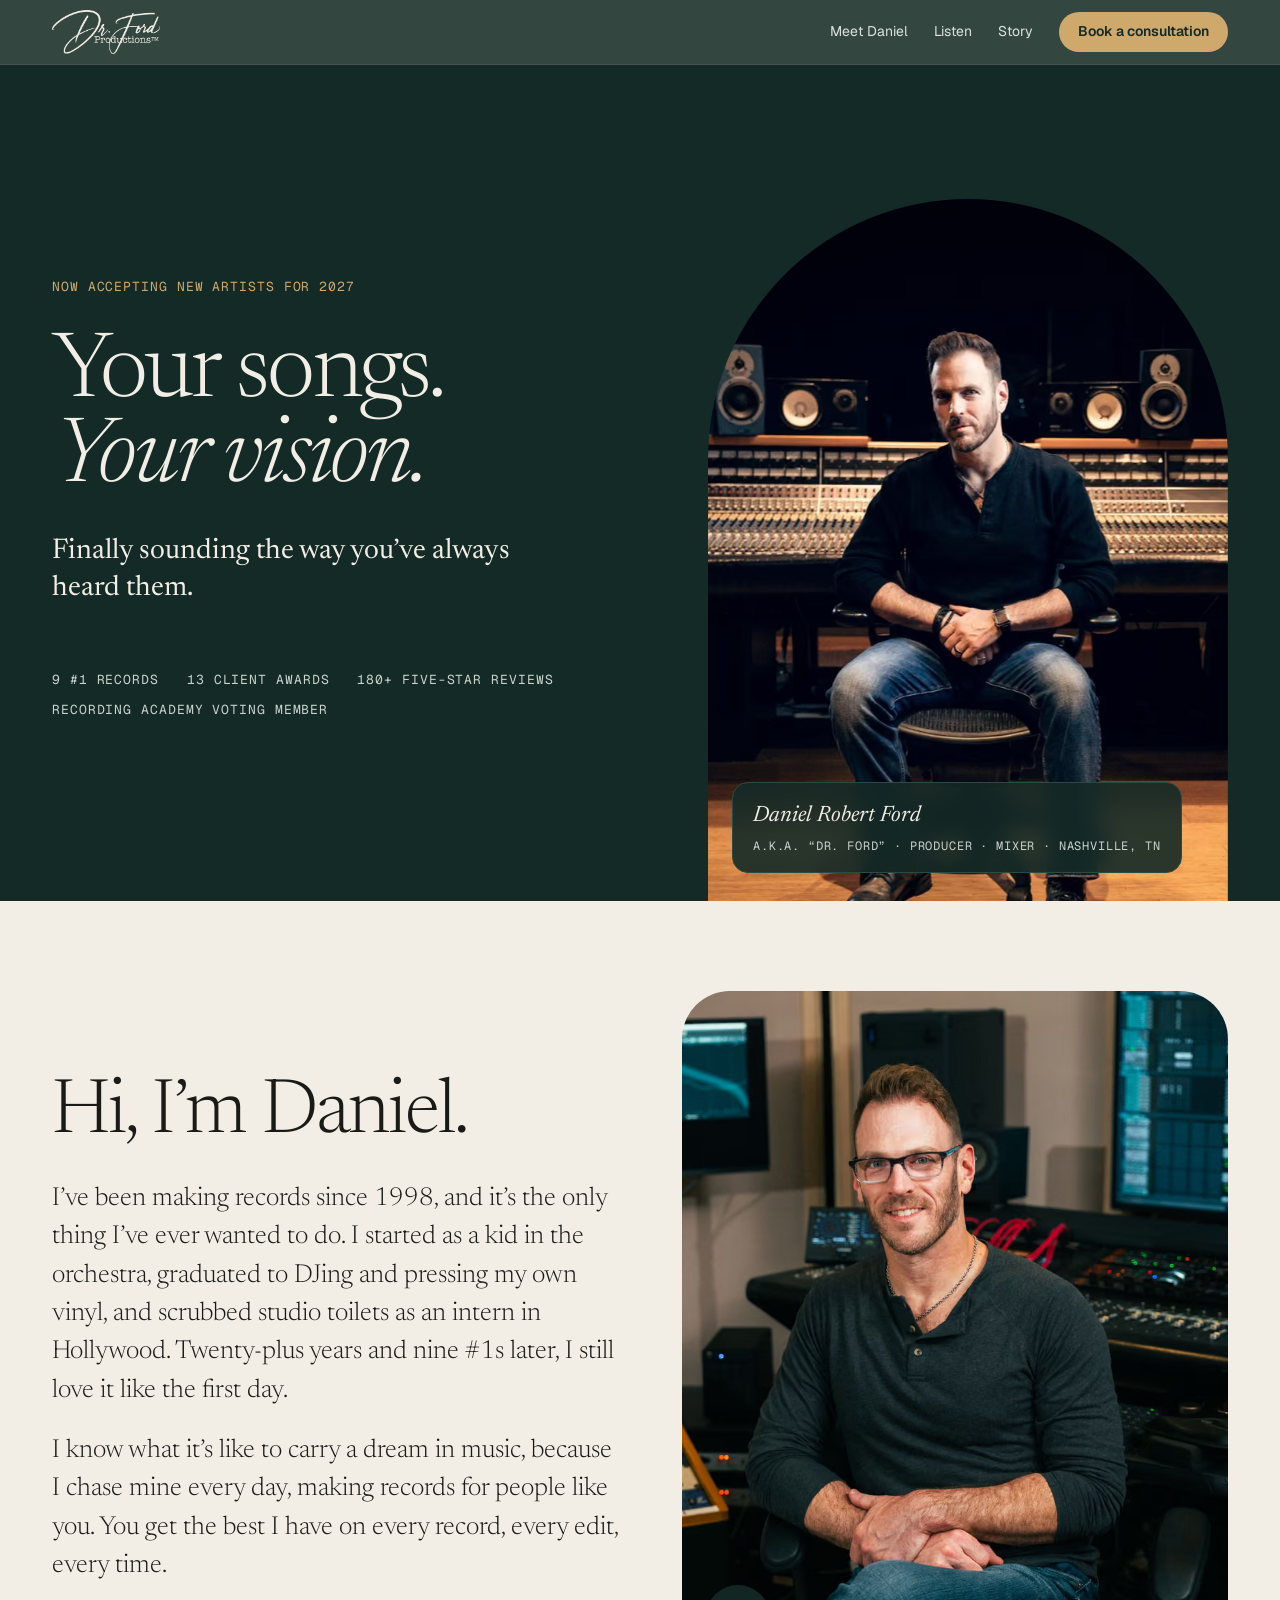
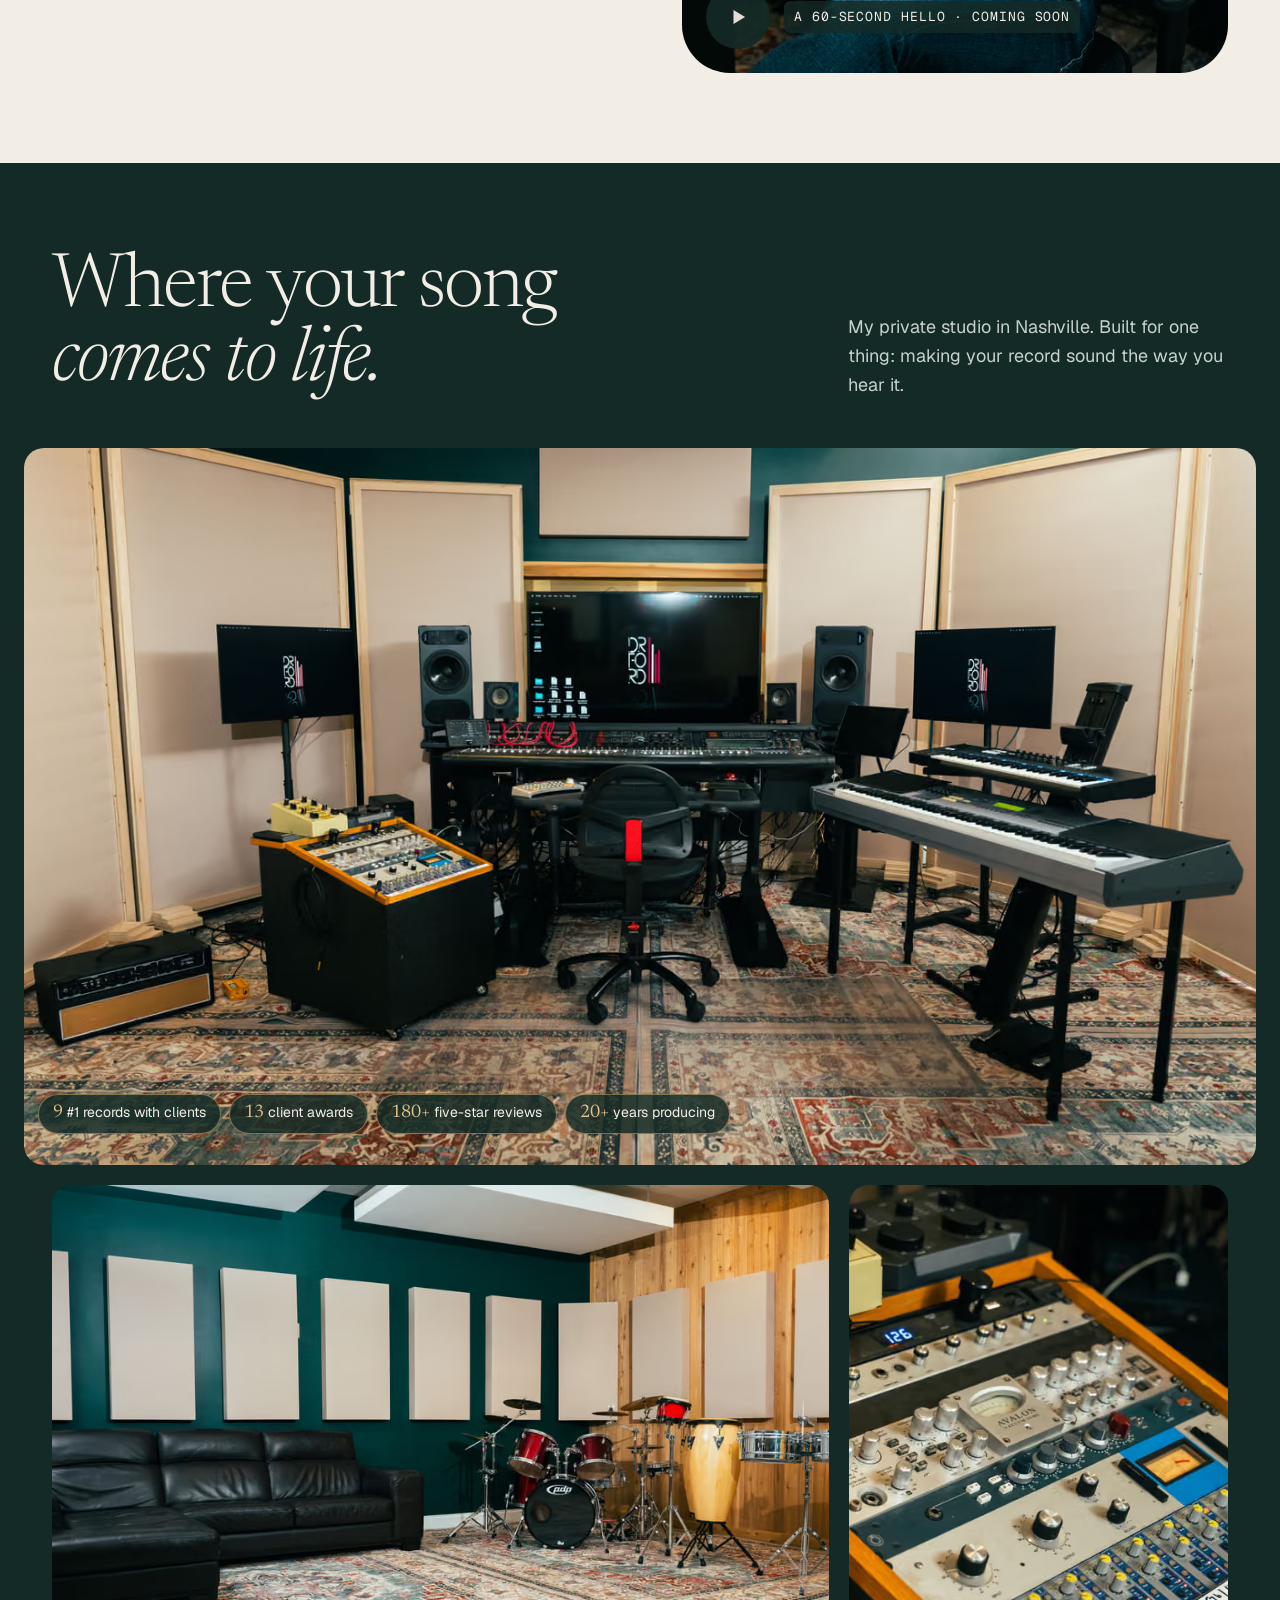
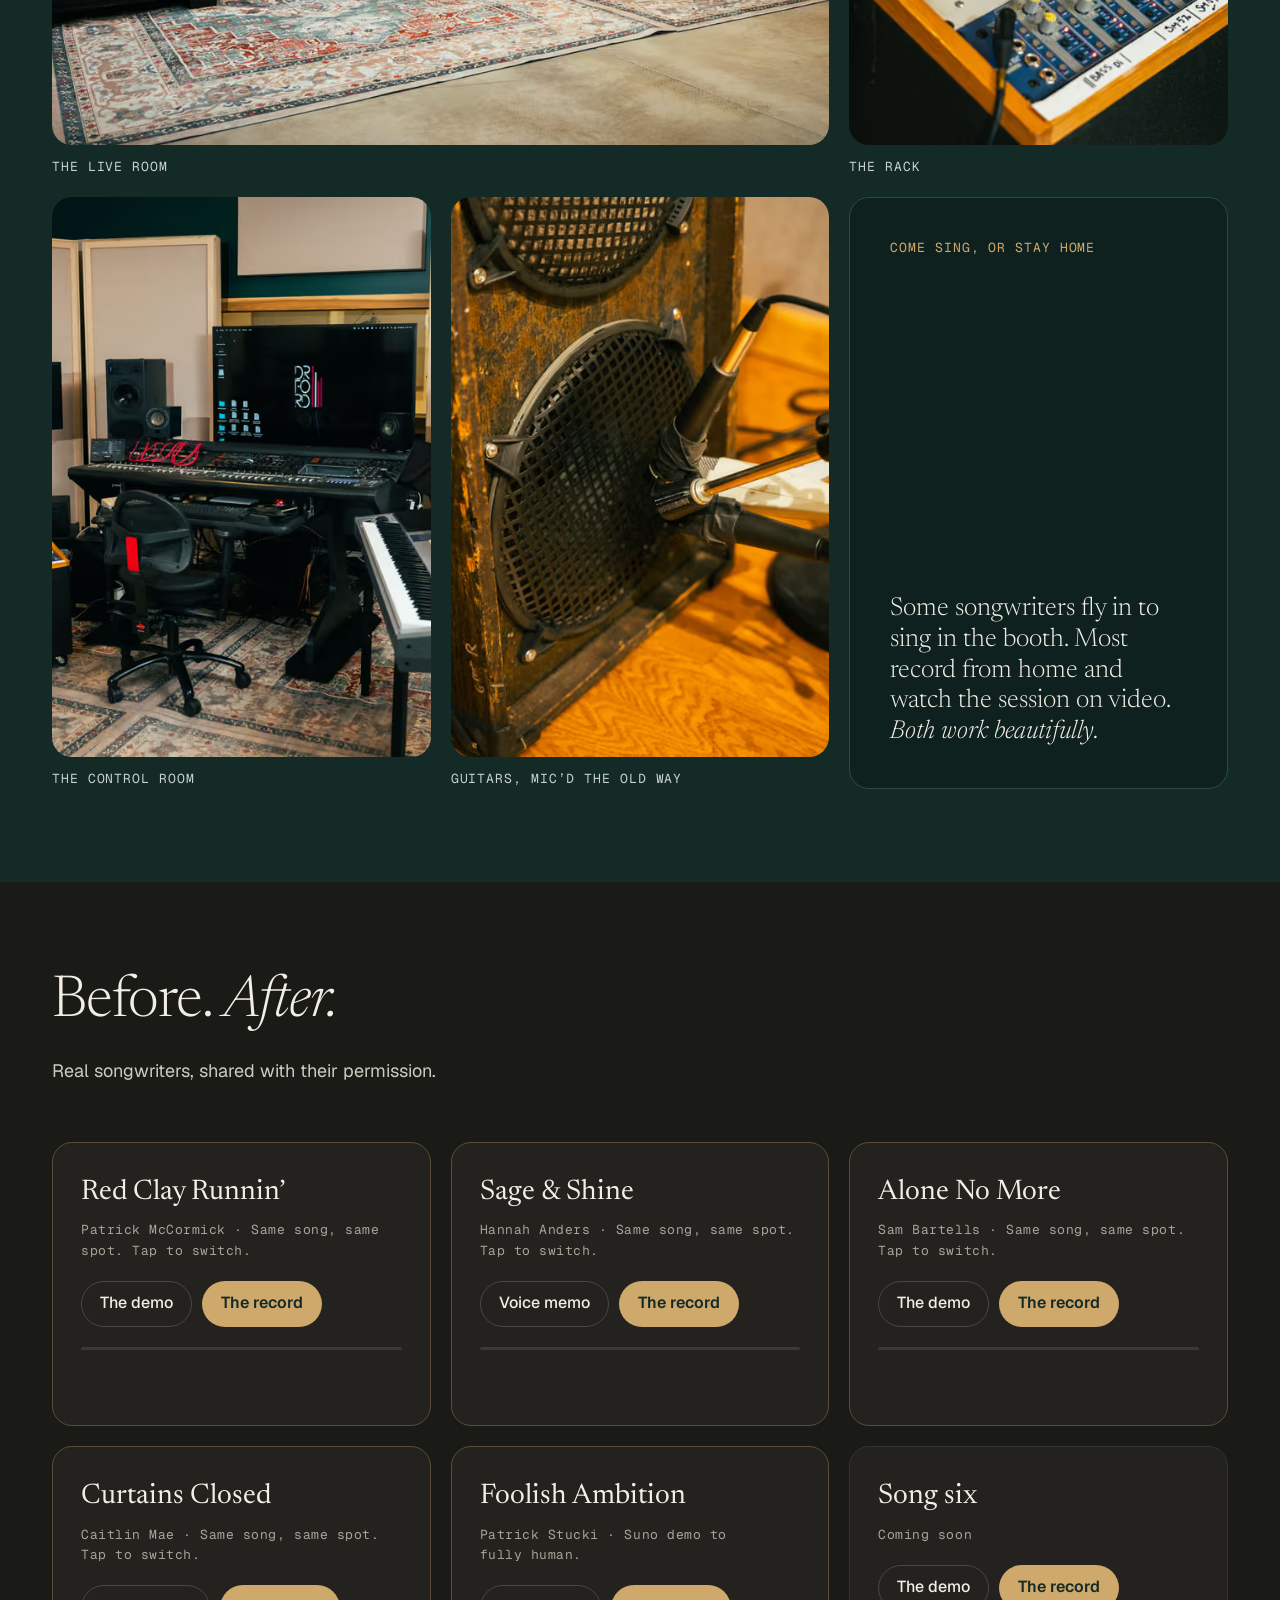
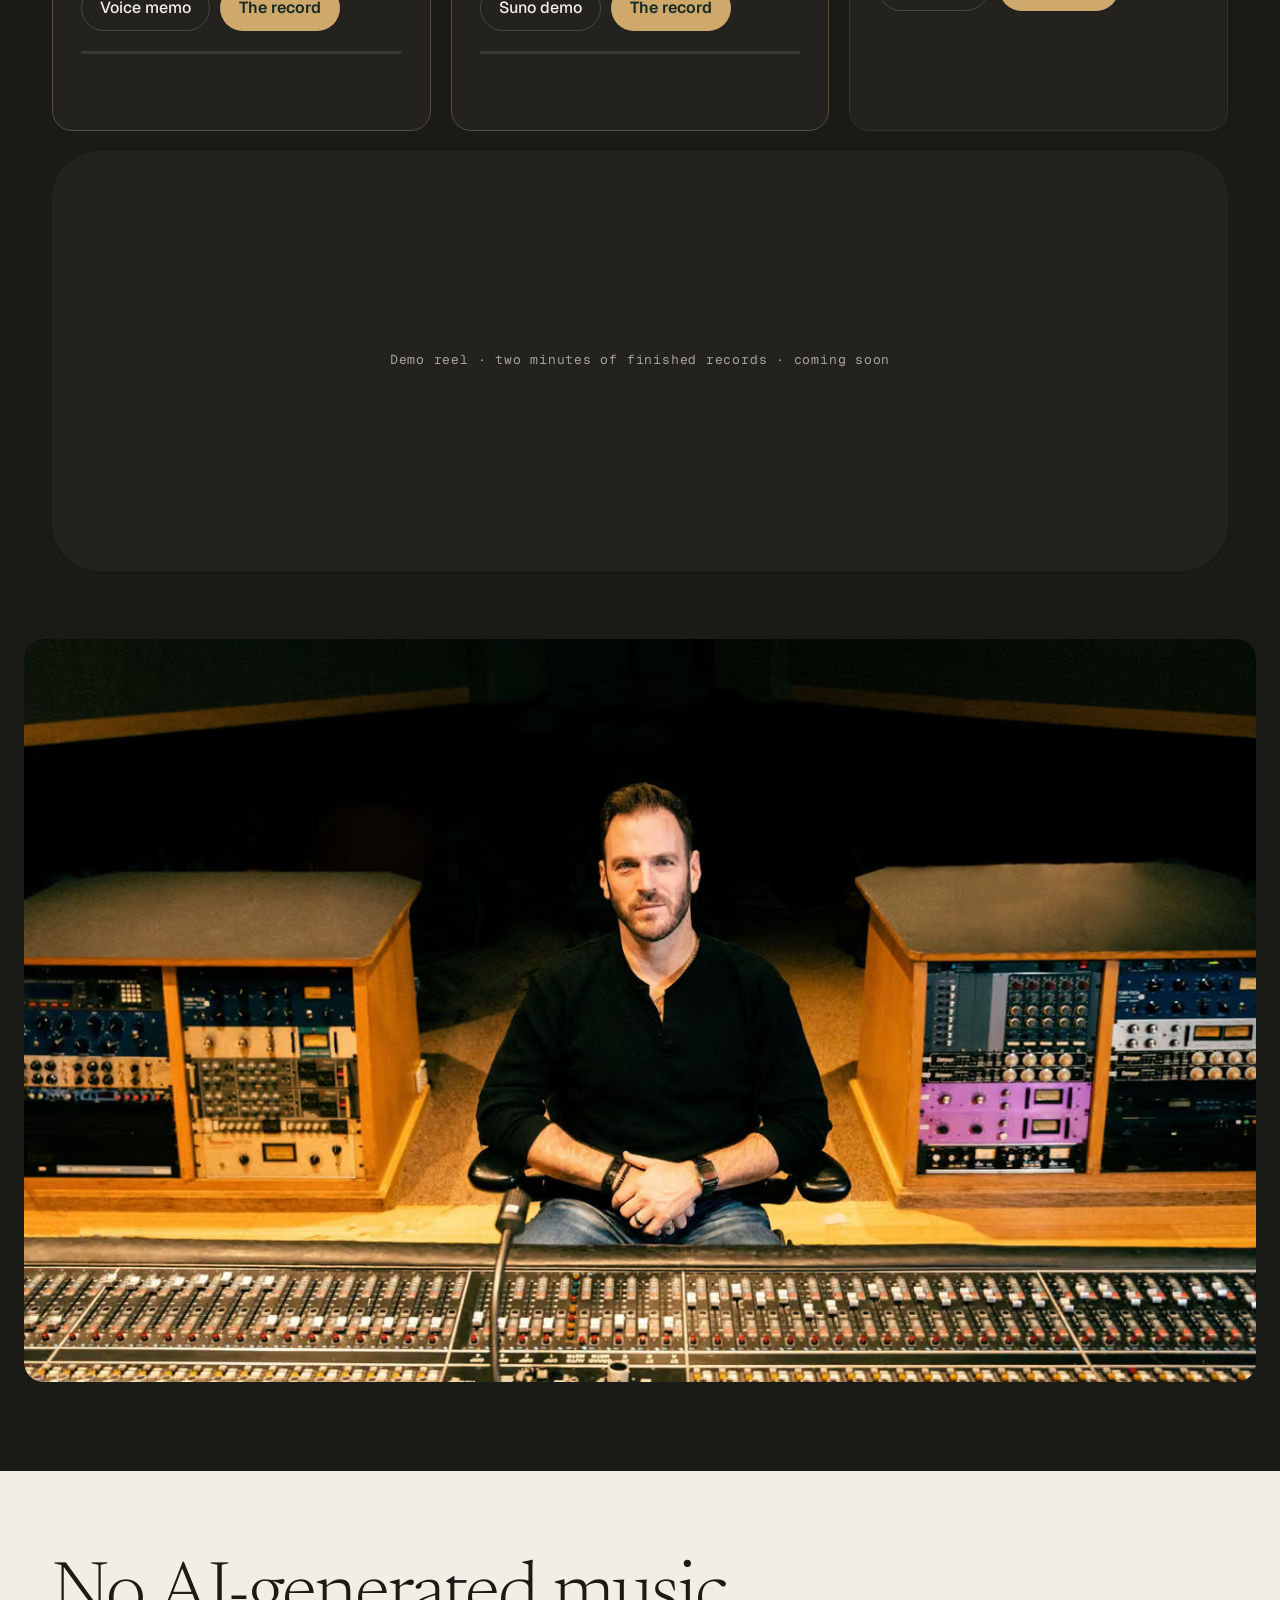
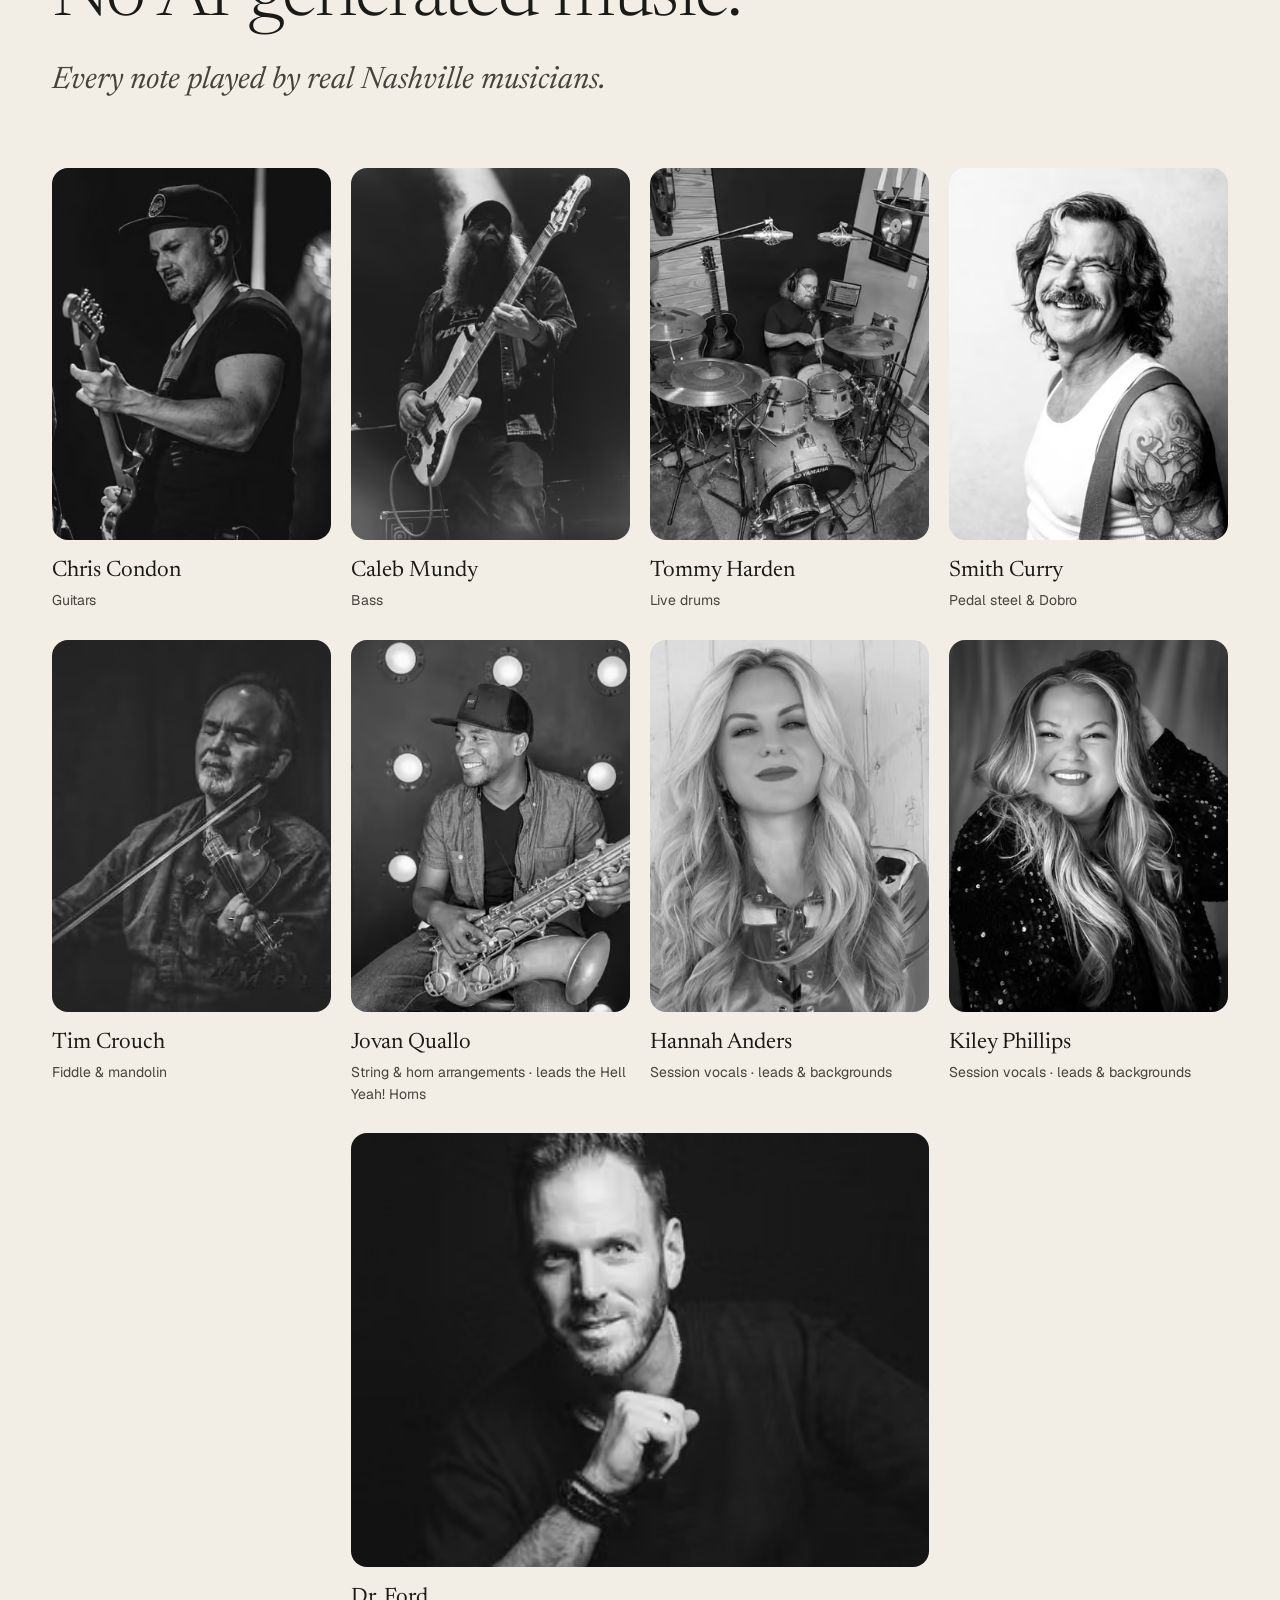
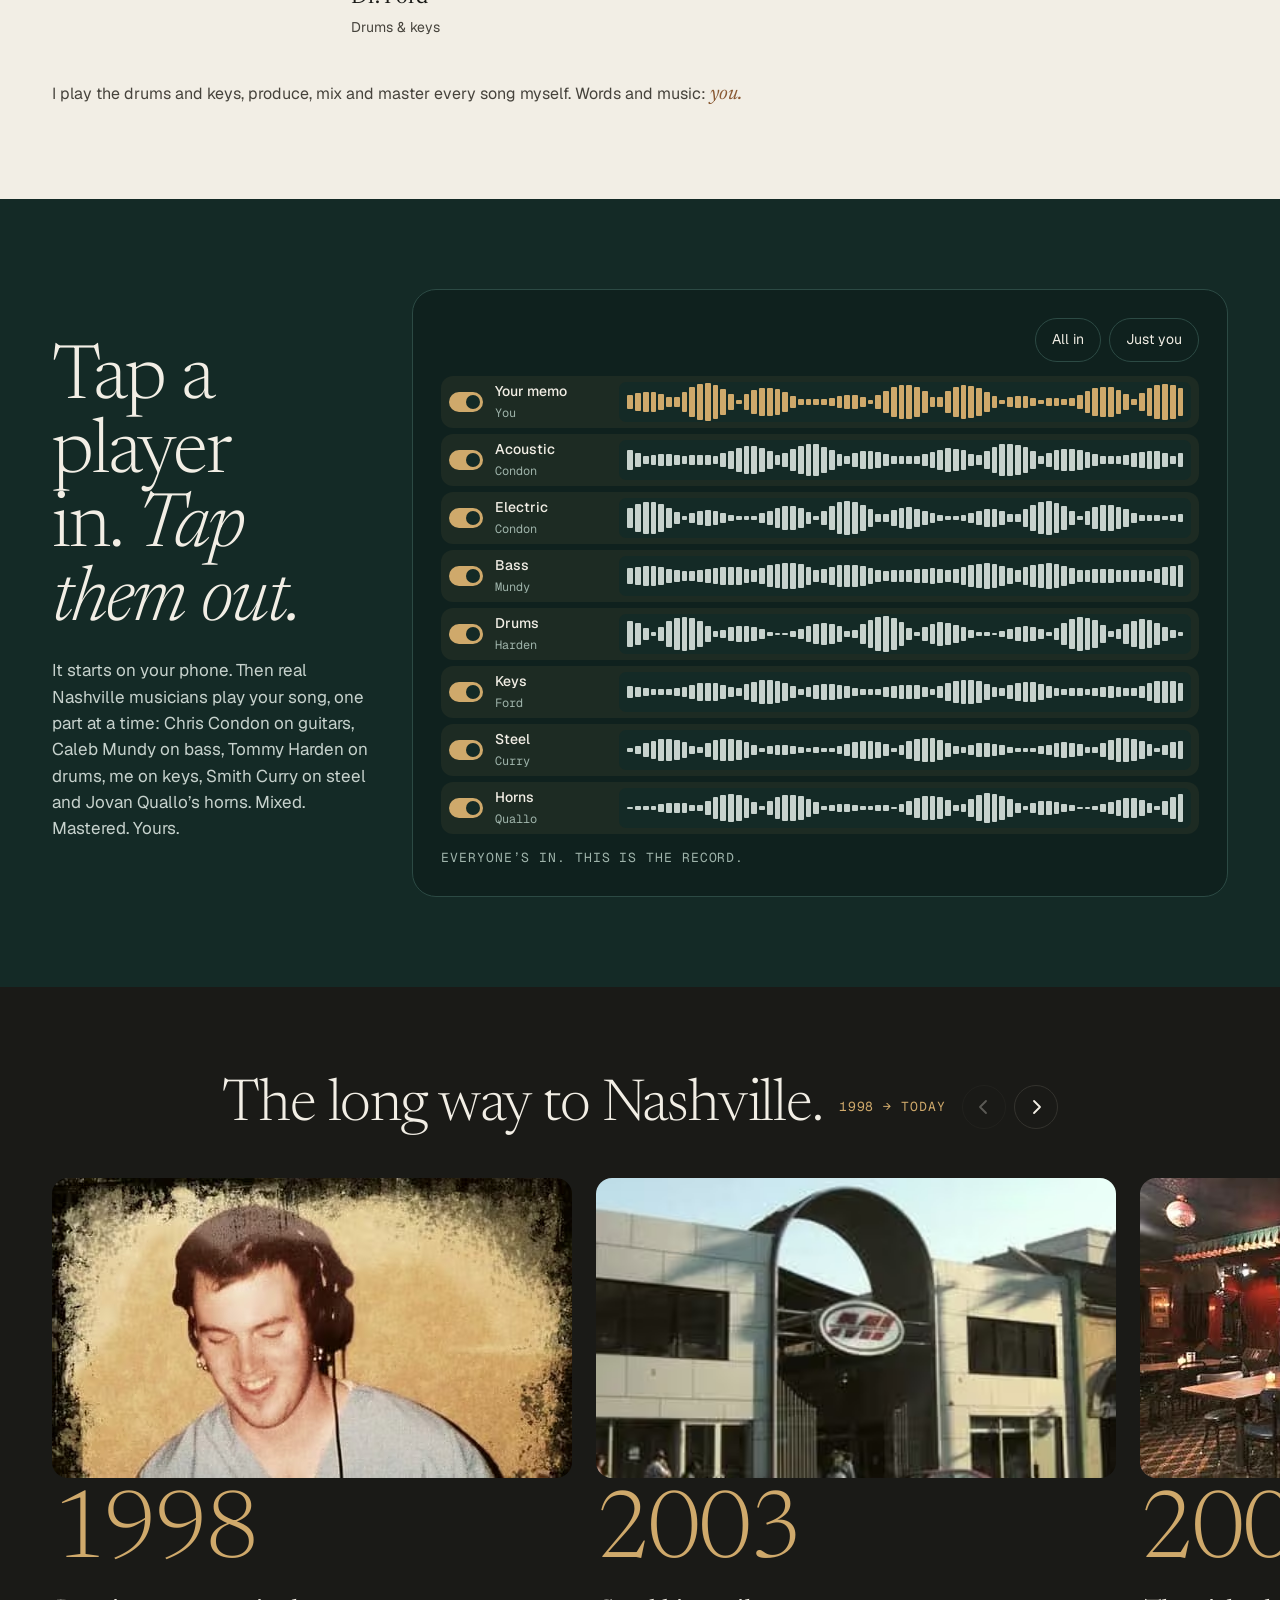
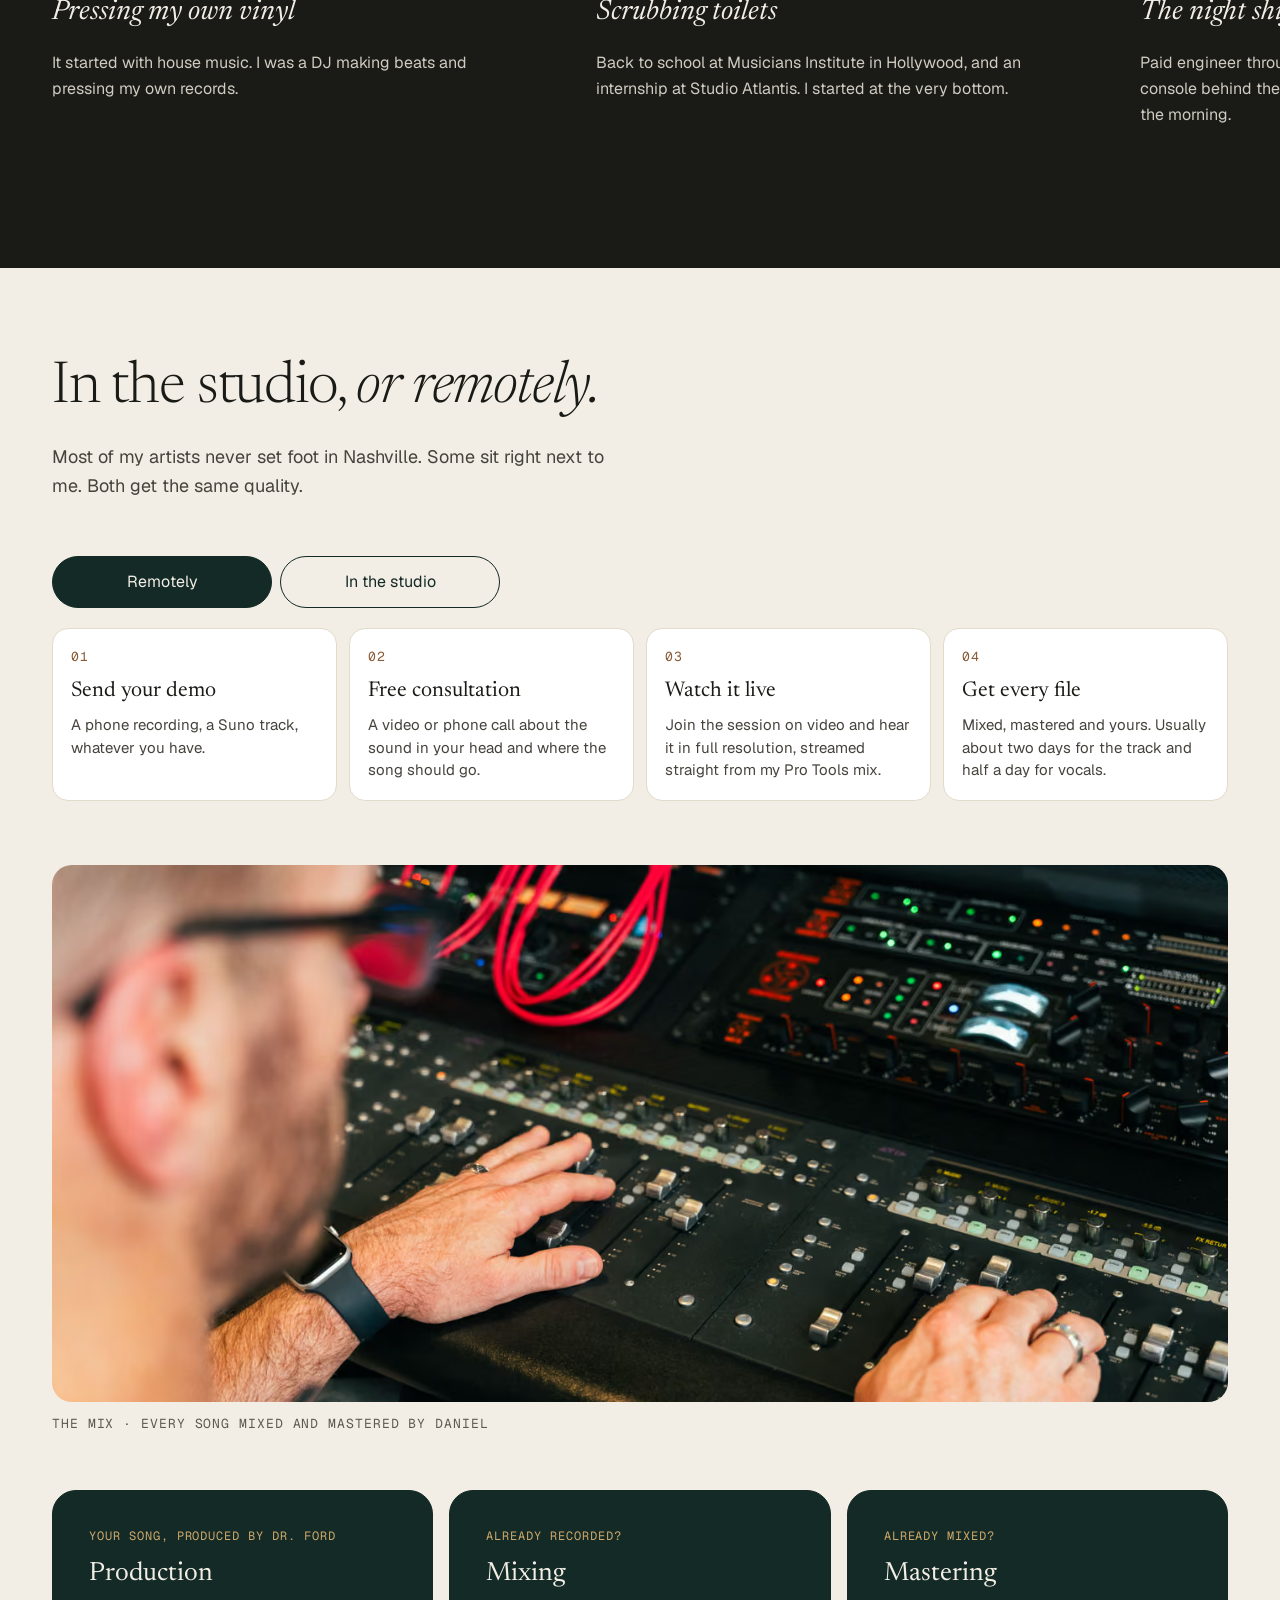
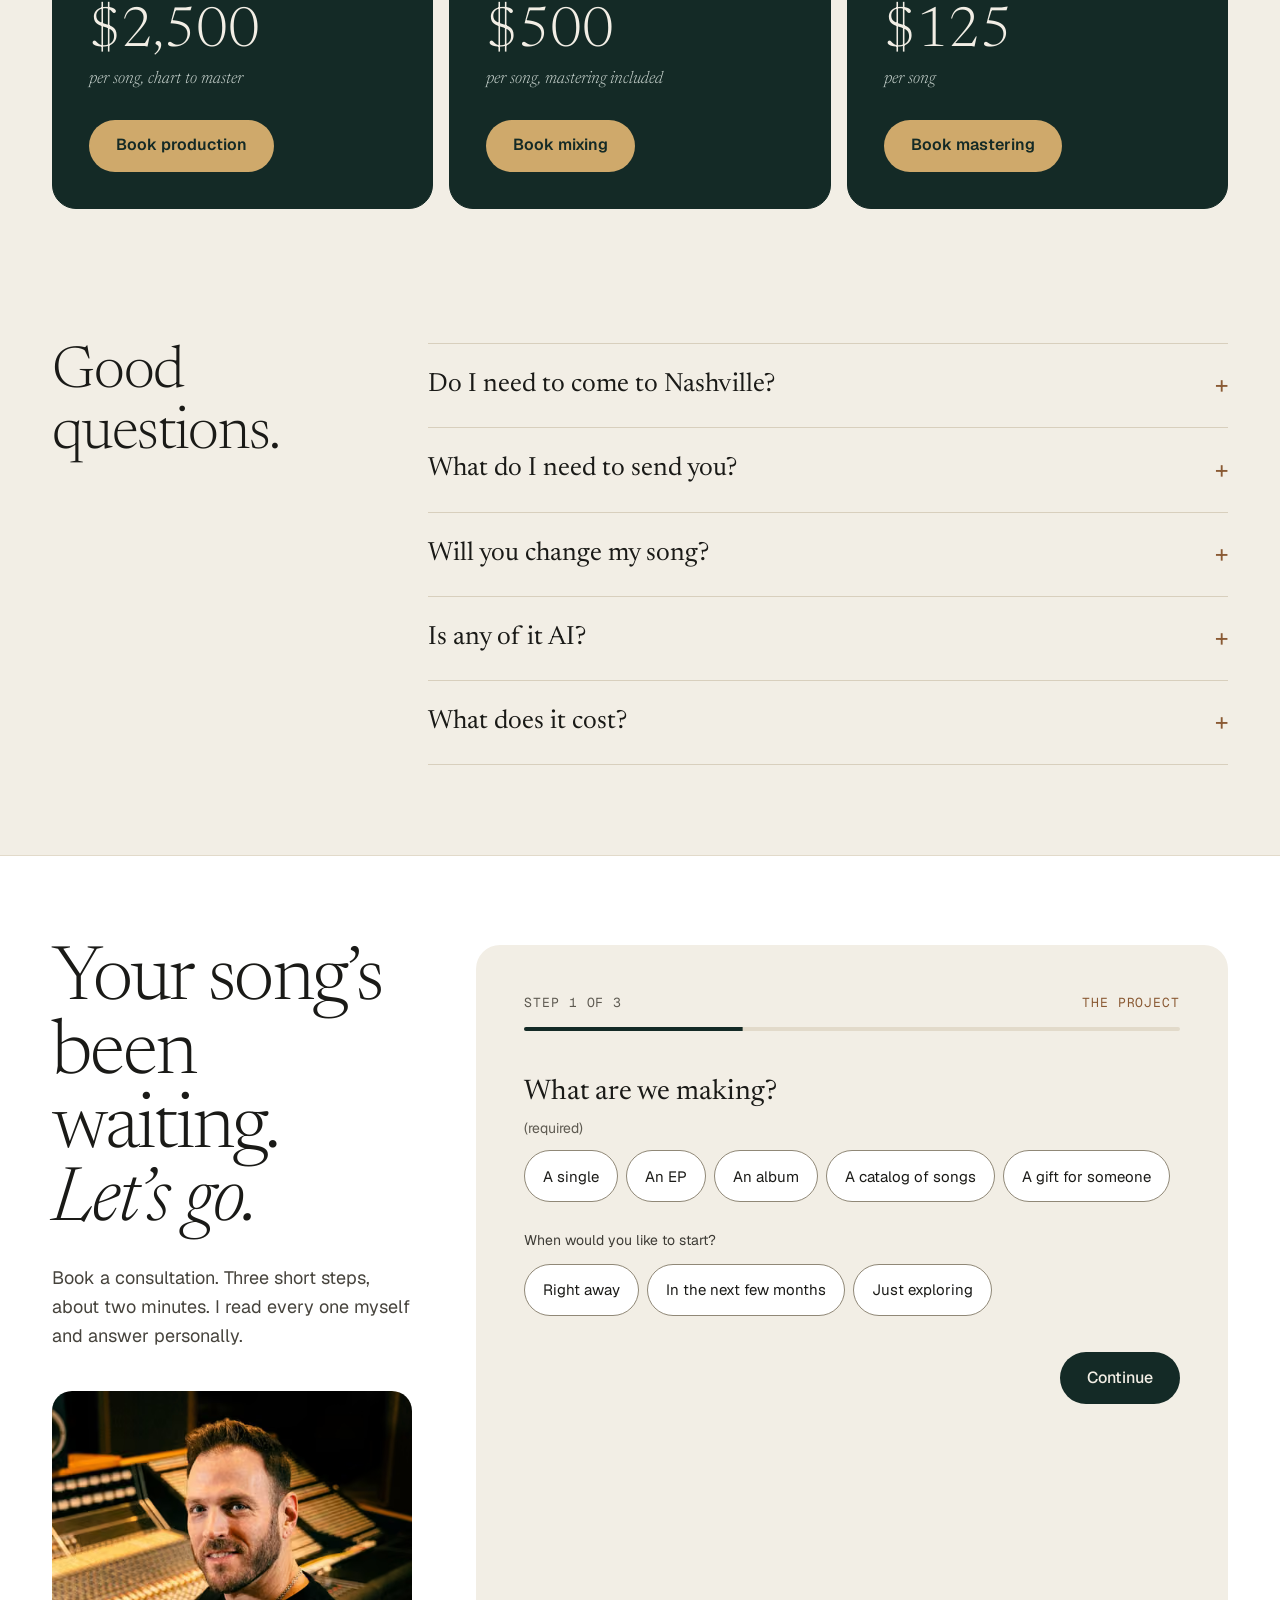
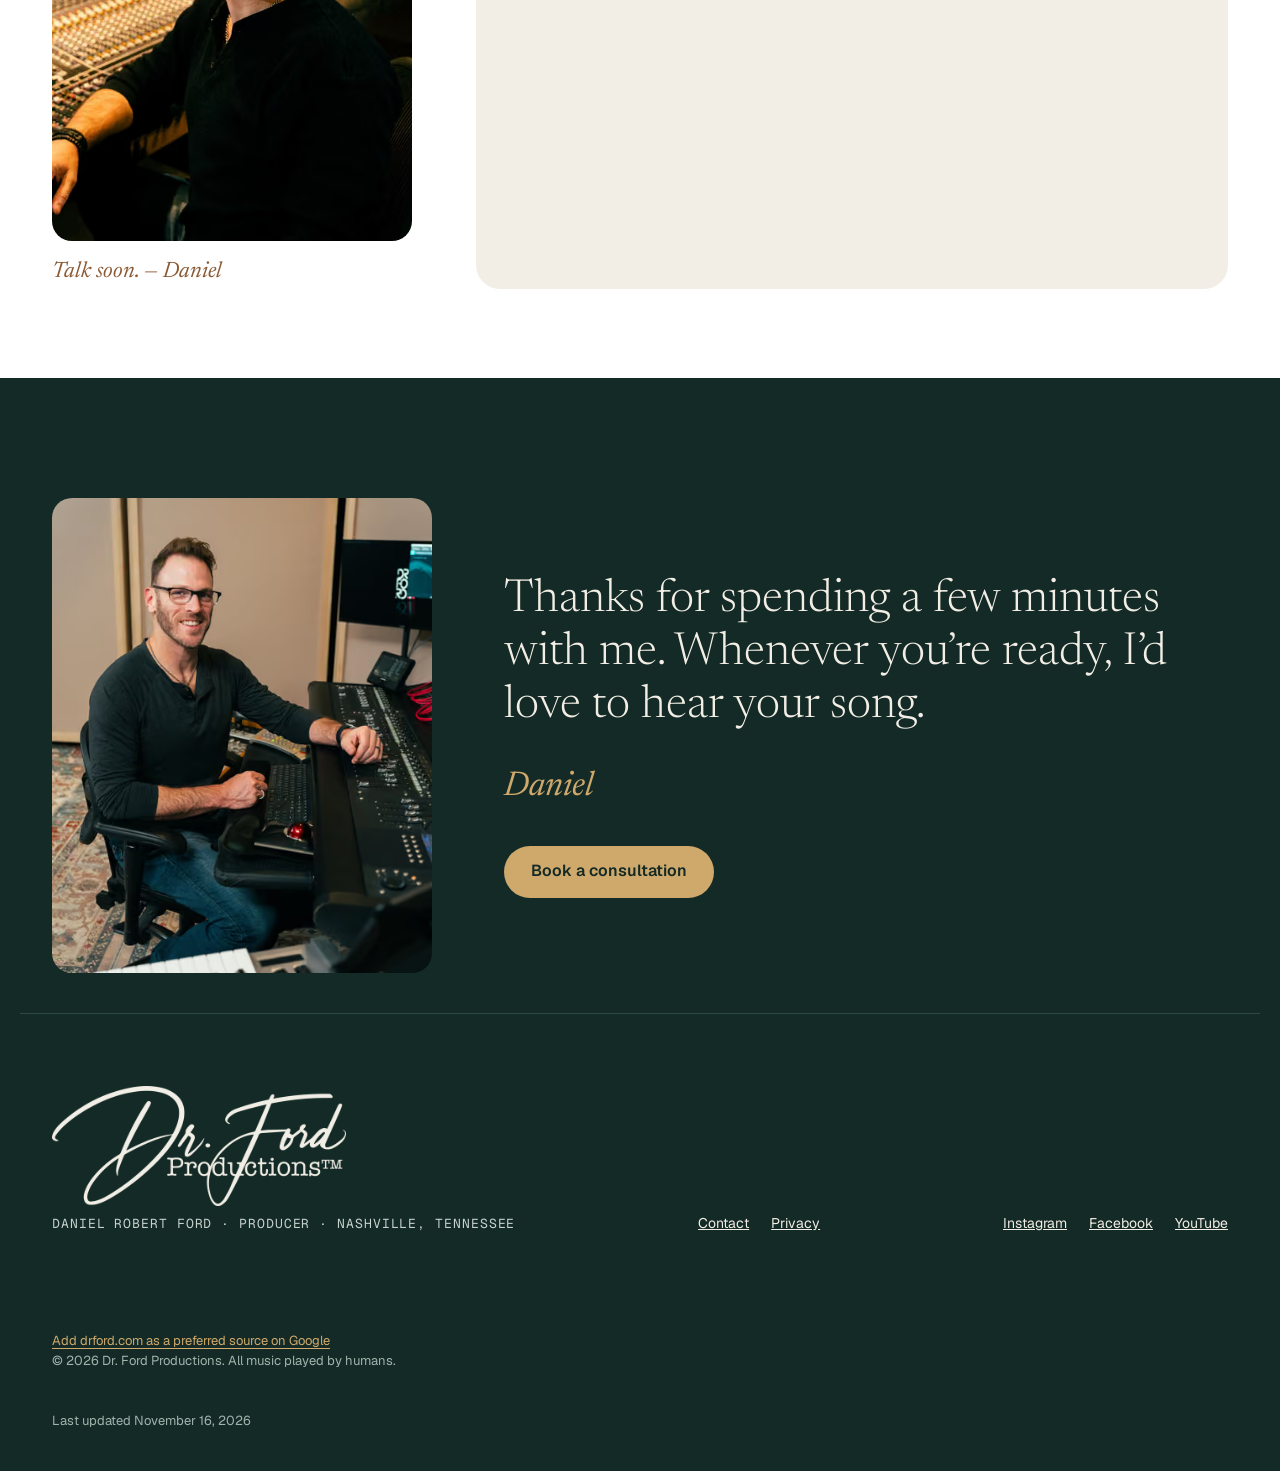
==== commit b5f153ab: "Form errors at the field, in Daniel's voice - Each problem field: red 2px outline plus a message wit" ====
--- a/index.html
+++ b/index.html
@@ -33,8 +33,8 @@
 <link rel="preload" href="fonts/newsreader.woff2" as="font" type="font/woff2" crossorigin>
 <link rel="preload" href="fonts/geist.woff2" as="font" type="font/woff2" crossorigin>
 <link rel="preload" as="image" type="image/avif" fetchpriority="high" imagesrcset="img/hero-480.avif 480w, img/hero-800.avif 800w, img/hero-1200.avif 1200w" imagesizes="(max-width: 760px) 100vw, 50vw">
-<link rel="stylesheet" href="css/site.b1ae55a353.css">
-<script src="js/site.b47bff6188.js" defer></script>
+<link rel="stylesheet" href="css/site.16e63f3021.css">
+<script src="js/site.8de24c6fa2.js" defer></script>
 <script type="application/ld+json">
 {"@context":"https://schema.org","@graph":[{"@type":"WebSite","@id":"https://www.drford.com/#website","url":"https://www.drford.com/","name":"Dr. Ford","alternateName":["Dr. Ford Productions","drford.com"],"inLanguage":"en-US","publisher":{"@id":"https://www.drford.com/#business"}},{"@type":"WebPage","@id":"https://www.drford.com/#webpage","url":"https://www.drford.com/","name":"Dr. Ford · Country Record Producer in Nashville","isPartOf":{"@id":"https://www.drford.com/#website"},"about":{"@id":"https://www.drford.com/#daniel"},"mainEntity":{"@id":"https://www.drford.com/#business"},"primaryImageOfPage":{"@id":"https://www.drford.com/#portrait"},"inLanguage":"en-US","dateModified":"2026-11-16"},{"@type":"ImageObject","@id":"https://www.drford.com/#portrait","url":"https://www.drford.com/img/hero-1200.jpg","caption":"Daniel Robert Ford (Dr. Ford) at a recording console in Nashville","creditText":"Dr. Ford Productions"},{"@type":"Person","@id":"https://www.drford.com/#daniel","name":"Daniel Robert Ford","alternateName":["Dr. Ford","Daniel Ford","DrFord"],"description":"Daniel Robert Ford, known as Dr. Ford, is a Nashville record producer, mixer and mastering engineer who specializes in country music. He has made records since 1998, has produced or mixed 9 #1 records with clients, and is a voting member of the Recording Academy.","jobTitle":"Record producer, mixing and mastering engineer","image":{"@id":"https://www.drford.com/#portrait"},"url":"https://www.drford.com/","worksFor":{"@id":"https://www.drford.com/#business"},"homeLocation":{"@type":"City","name":"Nashville, Tennessee"},"memberOf":{"@type":"Organization","name":"The Recording Academy","url":"https://www.recordingacademy.com/"},"alumniOf":{"@type":"CollegeOrUniversity","name":"Musicians Institute","url":"https://www.mi.edu/"},"award":"MusicTech Magazine Award of Excellence (2011) for the Groove3 masterclass “From Drop to Top”","knowsAbout":["Country music production","Record production","Mixing","Mastering","Nashville session musicians","Songwriter demo production","Turning voice memos into finished records"],"sameAs":["https://www.instagram.com/drfordmusic/","https://www.facebook.com/drfordmusic","https://www.youtube.com/@drfordmusic","https://soundbetter.com/profiles/95203-drford"]},{"@type":"ProfessionalService","@id":"https://www.drford.com/#business","name":"Dr. Ford","alternateName":"Dr. Ford Productions","description":"Country record production in Nashville. Songwriters send a voice memo; real Nashville session musicians play the song, and Daniel Robert Ford produces, mixes and masters it into a finished record. Clients work remotely from anywhere or in person in Nashville.","url":"https://www.drford.com/","logo":"https://www.drford.com/icon.png","image":"https://www.drford.com/img/og.jpg","founder":{"@id":"https://www.drford.com/#daniel"},"foundingDate":"2009","priceRange":"From $2,500 per song","currenciesAccepted":"USD","address":{"@type":"PostalAddress","addressLocality":"Nashville","addressRegion":"TN","addressCountry":"US"},"areaServed":[{"@type":"City","name":"Nashville, Tennessee"},{"@type":"Country","name":"United States"},{"@type":"Place","name":"Worldwide (remote sessions)"}],"knowsAbout":["Country music","Record production","Mixing","Mastering"],"slogan":"Your songs. Your vision.","sameAs":["https://www.instagram.com/drfordmusic/","https://www.facebook.com/drfordmusic","https://www.youtube.com/@drfordmusic","https://soundbetter.com/profiles/95203-drford"],"hasOfferCatalog":{"@type":"OfferCatalog","name":"Record production services","itemListElement":[{"@type":"Offer","itemOffered":{"@type":"Service","name":"Song production, mixed and mastered","serviceType":"Record production","description":"Guitar, bass, drums and keys played by Nashville session musicians, your vocal produced and recorded (or your own files), mixing, mastering and a live session stream. Chart to master."},"priceSpecification":{"@type":"PriceSpecification","minPrice":2500,"priceCurrency":"USD","unitText":"per song"}},{"@type":"Offer","name":"Gift certificate: The First Song Experience","price":2500,"priceCurrency":"USD","itemOffered":{"@type":"Service","name":"A fully produced song, a welcome call, session video and lunch in Nashville"}},{"@type":"Offer","name":"Gift certificate: Mix and master","price":500,"priceCurrency":"USD","itemOffered":{"@type":"Service","name":"One song, mixed and mastered"}},{"@type":"Offer","name":"Gift certificate: Mastering","price":125,"priceCurrency":"USD","itemOffered":{"@type":"Service","name":"One song, mastered"}}]}},{"@type":"FAQPage","@id":"https://www.drford.com/#faq","isPartOf":{"@id":"https://www.drford.com/#webpage"},"mainEntity":[{"@type":"Question","name":"Do I need to come to Nashville?","acceptedAnswer":{"@type":"Answer","text":"No. Most of my artists work with me remotely and watch the session live, with full-resolution audio streamed from my mix. If you’re in Nashville, you’re welcome in the studio to sit in and sing in the booth."}},{"@type":"Question","name":"What do I need to send you?","acceptedAnswer":{"@type":"Answer","text":"Any demo: a phone recording, a Suno track, whatever you have. Lyrics help too."}},{"@type":"Question","name":"Will you change my song?","acceptedAnswer":{"@type":"Answer","text":"Only as much as you want. You decide how much I shape it, and we settle that in your free consultation."}},{"@type":"Question","name":"Is any of it AI?","acceptedAnswer":{"@type":"Answer","text":"No AI-generated music. Every note is played by real Nashville musicians."}},{"@type":"Question","name":"What does it cost?","acceptedAnswer":{"@type":"Answer","text":"Production is $2,500 a song, chart to master, and your vocal is included: I can produce and record it, or you can send your own. Steel, fiddle, strings, horns and session singers are optional and priced up front. Albums and catalogs get a custom program."}}]}]}
 </script>
@@ -328,7 +328,7 @@
 
       <fieldset class="step current" data-name="The project">
         <legend class="sr-only">Step 1: the project</legend>
-        <fieldset class="choices big"><legend>What are we making?</legend>
+        <fieldset class="choices big"><legend>What are we making? <span class="req">(required)</span></legend>
           <div class="choice-row">
             <label class="chip"><input type="radio" name="project" value="Single" required><span>A single</span></label>
             <label class="chip"><input type="radio" name="project" value="EP"><span>An EP</span></label>
@@ -374,8 +374,8 @@
       <fieldset class="step" data-name="You">
         <legend class="step-title">And a little about you.</legend>
         <div class="fields">
-          <label class="field">Your name<input type="text" name="name" autocomplete="name" maxlength="120" required></label>
-          <label class="field">Email<input type="email" name="email" autocomplete="email" inputmode="email" autocapitalize="none" autocorrect="off" spellcheck="false" maxlength="200" required></label>
+          <label class="field"><span>Your name <span class="req">(required)</span></span><input type="text" name="name" autocomplete="name" maxlength="120" required></label>
+          <label class="field"><span>Email <span class="req">(required)</span></span><input type="email" name="email" pattern="[^@\s]+@[^@\s]+\.[^@\s]+" autocomplete="email" inputmode="email" autocapitalize="none" autocorrect="off" spellcheck="false" maxlength="200" required></label>
           <label class="field">Any deadline or release date?<input type="text" name="deadline" maxlength="120"></label>
           <label class="field">Budget range<select name="budget"><option value="">Choose one</option><option>$2,500–$7,500</option><option>$7,500–$20,000</option><option>$20,000+</option><option>Not sure yet</option></select></label>
         </div>
--- a/css/site.16e63f3021.css
+++ b/css/site.16e63f3021.css
@@ -0,0 +1,551 @@
+/* Dr. Ford — site styles. No external requests; fonts are self-hosted. */
+
+@font-face{font-family:"Newsreader";src:url("../fonts/newsreader.woff2") format("woff2");font-weight:300 500;font-style:normal;font-display:swap}
+@font-face{font-family:"Newsreader";src:url("../fonts/newsreader-italic.woff2") format("woff2");font-weight:300 400;font-style:italic;font-display:swap}
+@font-face{font-family:"Geist";src:url("../fonts/geist.woff2") format("woff2");font-weight:300 700;font-style:normal;font-display:swap}
+@font-face{font-family:"Geist Mono";src:url("../fonts/geist-mono.woff2") format("woff2");font-weight:400 500;font-style:normal;font-display:swap}
+
+:root{
+  --room:#142A26; --room-deep:#0F211E; --room-line:#2C4A44; --room-text:#C7D2CD; --room-muted:#9FB4AB;
+  --cream:#F2EEE5; --cream-2:#E9E3D6; --paper:#F7F4EC; --white:#FFFFFF;
+  --ink:#1A1A17; --ink-2:#3D3B35; --muted:#46433C; --muted-2:#5E5A51;
+  --walnut:#8A5A34; --brass:#CFA96B; --line:#E2DACA; --line-2:#D8CFBD; --night:#1A1A17; --night-2:#23221F; --night-line:#34332E; --night-text:#CFCBC0; --night-muted:#A8A498;
+  --serif:"Newsreader",Georgia,"Times New Roman",serif;
+  --sans:"Geist",system-ui,-apple-system,"Segoe UI",sans-serif;
+  --mono:"Geist Mono",ui-monospace,SFMono-Regular,Menlo,monospace;
+  --ease:cubic-bezier(.2,.7,.1,1); --ease-out:cubic-bezier(.23,1,.32,1);
+  --wrap:1240px; --gutter:32px; --header:64px;
+}
+
+*,*::before,*::after{box-sizing:border-box}
+html{-webkit-text-size-adjust:100%;text-size-adjust:100%;scroll-padding-top:calc(var(--header) + 12px)}
+@media (prefers-reduced-motion:no-preference){html{scroll-behavior:smooth}}
+body{margin:0;background:var(--cream);color:var(--ink);font-family:var(--sans);font-size:1.0625rem;line-height:1.55;-webkit-font-smoothing:antialiased;-moz-osx-font-smoothing:grayscale;text-rendering:optimizeLegibility;overflow-wrap:break-word}
+img,picture,video,svg{display:block;max-width:100%}
+img{height:auto}
+a{color:inherit}
+button,input,select,textarea{font:inherit;color:inherit}
+button{cursor:pointer}
+h1,h2,h3,p,figure,ol,ul,dl{margin:0}
+ol,ul{padding:0;list-style:none}
+:focus-visible{outline:2px solid var(--brass);outline-offset:3px;border-radius:4px}
+.sr-only{position:absolute!important;width:1px;height:1px;padding:0;margin:-1px;overflow:hidden;clip:rect(0 0 0 0);white-space:nowrap;border:0}
+.skip{position:absolute;left:16px;top:-60px;z-index:100;background:var(--brass);color:var(--room);padding:10px 16px;border-radius:999px;font-weight:600;text-decoration:none;transition:top .2s}
+.skip:focus{top:12px}
+
+.wrap{max-width:var(--wrap);margin-inline:auto;padding-inline:var(--gutter)}
+.serif{font-family:var(--serif)}
+.mono{font-family:var(--mono);letter-spacing:.07em;text-transform:uppercase;font-size:0.8125rem}
+em{font-style:italic}
+
+/* Section label: song-form rail with Nashville Number System chords */
+
+.display{font-family:var(--serif);font-weight:300;letter-spacing:-.02em;line-height:1}
+.h-xl{font-size:clamp(3.2rem,7.2vw,7rem);line-height:.93;letter-spacing:-.03em}
+.h-l{font-size:clamp(2.8rem,6vw,5.6rem);line-height:.96;letter-spacing:-.025em}
+.h-m{font-size:clamp(2.4rem,4.6vw,4.2rem);line-height:1.04}
+.lede{font-family:var(--serif);font-size:clamp(1.3rem,2vw,1.7rem);line-height:1.5;font-weight:300}
+.muted{color:var(--muted)}
+.section{padding-block:clamp(96px,12vw,150px)}
+
+.btn{display:inline-flex;align-items:center;justify-content:center;gap:10px;min-height:52px;padding:0 26px;border-radius:999px;text-decoration:none;font-size:1rem;font-weight:500;border:1px solid transparent;transition:transform 160ms var(--ease-out),background-color .2s ease,color .2s ease,border-color .2s ease;white-space:nowrap;-webkit-tap-highlight-color:transparent}
+@media (hover:hover) and (pointer:fine){.btn:hover{transform:translateY(-1px)}}
+.btn-brass{background:var(--brass);color:var(--room);font-weight:600;text-decoration:none}
+.btn-brass:hover{background:#D9B67C}
+.btn-ghost{border-color:#5E7D74;color:var(--cream)}
+.btn-ghost:hover{border-color:var(--cream)}
+.btn-room{background:var(--room);color:var(--cream)}
+.btn-room:hover{background:#1C3832}
+.btn-line{border-color:var(--line-2);background:transparent;color:var(--ink)}
+
+/* Header */
+.site-header{position:sticky;top:env(safe-area-inset-top,0px);z-index:30;background:rgba(20,42,38,.86);-webkit-backdrop-filter:saturate(160%) blur(18px);backdrop-filter:saturate(160%) blur(18px);color:var(--cream);border-bottom:1px solid rgba(242,238,229,.08);transition:background-color .3s}
+.site-header.scrolled{background:rgba(15,33,30,.94)}
+.nav{min-height:var(--header);display:flex;flex-wrap:wrap;align-items:center;justify-content:space-between;gap:12px}
+.nav-logo img{height:44px;width:auto}
+.nav-links{display:flex;flex-wrap:wrap;align-items:center;gap:26px;font-size:0.875rem}
+.nav-links a:not(.btn){color:#DCE3DF;text-decoration:none}
+.nav-links a:not(.btn):hover{color:var(--cream)}
+.nav-links .btn{min-height:40px;padding:0 18px;font-size:0.875rem}
+@media (max-width:860px){.nav-links a:not(.btn){display:none}}
+
+/* Hero */
+.hero{background:var(--room);color:var(--cream);overflow:hidden}
+.hero-grid{display:flex;flex-wrap:wrap;align-items:stretch;gap:0 56px;min-height:min(860px,calc(100svh - var(--header)))}
+.hero-copy{flex:1 1 520px;min-width:0;display:flex;flex-direction:column;justify-content:center;padding-block:clamp(56px,8vw,96px) 64px}
+.hero-kicker{color:var(--brass);margin-bottom:34px}
+.hero-sub{margin-top:30px;max-width:500px;font-family:var(--serif);font-size:clamp(1.35rem,2.2vw,1.85rem);line-height:1.3}
+.hero-ctas{margin-top:40px;display:flex;flex-wrap:wrap;gap:12px}
+.hero-proof{margin-top:64px;display:flex;flex-wrap:wrap;gap:10px 28px;color:#C9D3CE;font-size:0.8125rem}
+.hero-photo{flex:1 1 440px;min-width:0;position:relative;display:flex;flex-direction:column;justify-content:flex-end;padding-top:48px}
+.hero-photo .frame{overflow:hidden;border-radius:300px 300px 0 0;height:min(760px,78svh)}
+.hero-photo img{width:100%;height:112%;object-fit:cover;object-position:50% 0%;will-change:transform}
+.hero-tag{position:absolute;left:24px;bottom:28px;background:rgba(20,42,38,.9);-webkit-backdrop-filter:blur(10px);backdrop-filter:blur(10px);border:1px solid var(--room-line);border-radius:16px;padding:16px 20px}
+.hero-tag p:first-child{font-family:var(--serif);font-size:1.375rem;font-style:italic}
+.hero-tag p:last-child{margin-top:4px;font-size:0.75rem;color:#C9D3CE}
+@media (max-width:760px){.hero-grid{min-height:0}.hero-photo{order:-1;flex-basis:100%;padding-top:20px}.hero-photo .frame{height:56svh;min-height:380px;border-radius:200px 200px 24px 24px}.hero-copy{padding-block:40px 56px}.hero-kicker{margin-bottom:20px}.hero-proof{margin-top:40px}}
+
+/* Hello */
+.split{display:flex;flex-wrap:wrap;gap:64px;align-items:center}
+.split > *{min-width:0}
+.hello-copy{flex:1 1 480px}
+.hello-copy .lede+.lede{margin-top:22px}
+.signature{margin-top:34px;font-family:var(--serif);font-size:2.125rem;font-style:italic;color:var(--walnut)}
+.hello-media{flex:1 1 460px;position:relative;aspect-ratio:4/5;border-radius:20px;overflow:hidden;background:#E6DFD0}
+.hello-media img{width:100%;height:100%;object-fit:cover}
+.hello-label{position:absolute;left:24px;bottom:24px;display:flex;align-items:center;gap:14px}
+.play{width:64px;height:64px;border-radius:999px;border:0;background:var(--room);color:var(--cream);display:grid;place-items:center;flex:none}
+.play[disabled]{cursor:default;opacity:.92}
+.hello-label .mono{background:rgba(20,42,38,.8);color:var(--cream);padding:6px 10px;border-radius:6px}
+
+/* Shape selector */
+.band-white{background:var(--white);border-block:1px solid var(--line)}
+.shape-grid{display:flex;flex-wrap:wrap;gap:56px}
+.shape-grid > div{flex:1 1 440px;min-width:0}
+.shape-card{background:var(--cream);border-radius:24px;padding:32px}
+.chips-row{display:flex;flex-wrap:wrap;gap:8px}
+.toggle{min-height:46px;padding:0 18px;border-radius:999px;border:1px solid var(--room);background:transparent;color:var(--room);font-size:0.9375rem;transition:background-color .25s,color .25s}
+.toggle[aria-pressed="true"]{background:var(--room);color:var(--cream)}
+.shape-text{margin-top:28px;font-family:var(--serif);font-size:1.6875rem;line-height:1.3;min-height:3.9em}
+.shape-note{margin-top:18px;color:var(--muted-2)}
+.wide-photo{margin-top:64px}
+.wide-photo img{width:100%;height:clamp(340px,42vw,600px);object-fit:cover;border-radius:20px}
+figcaption.mono{margin-top:12px;color:var(--muted-2)}
+
+/* Session console */
+.on-dark{background:var(--room);color:var(--cream)}
+.console{flex:999 1 560px;min-width:0;background:var(--room-deep);border:1px solid var(--room-line);border-radius:24px;padding:28px}
+.console-top{display:flex;justify-content:space-between;gap:12px;margin-bottom:20px;color:var(--room-muted)}
+.lanes{display:flex;flex-direction:column;gap:10px}
+.lane{display:flex;align-items:center;gap:14px;opacity:.06;transform:translate3d(32px,0,0);transition:opacity .35s var(--ease),transform .35s var(--ease)}
+.lane.on{opacity:1;transform:none}
+.lane-name{flex:0 0 136px;font-family:var(--mono);font-size:0.6875rem;letter-spacing:.04em;color:var(--room-text)}
+.wave{flex:1 1 auto;min-width:0;height:42px;display:flex;align-items:center;gap:2px;overflow:hidden;background:var(--room);border-radius:7px;padding:0 8px}
+.wave i{flex:1 1 0;min-width:2px;border-radius:1px;background:#DCE3DF;transition:background-color .4s}
+.lane.memo .wave i,.console.done .wave i{background:var(--brass)}
+@media (max-width:640px){.lane-name{flex-basis:96px;font-size:0.625rem}.console{padding:18px}.wave{height:30px}.pin-stage{gap:24px}}
+
+/* The room */
+.room-head{display:flex;flex-wrap:wrap;justify-content:space-between;align-items:flex-end;gap:16px 48px;margin-bottom:48px}
+.room-head p{max-width:380px;font-size:1.125rem;line-height:1.6}
+.bleed{padding-inline:clamp(12px,2vw,24px)}
+.bleed img{width:100%;height:clamp(420px,56vw,900px);object-fit:cover;border-radius:20px}
+.gallery{margin-top:20px;display:grid;grid-template-columns:repeat(auto-fit,minmax(min(100%,300px),1fr));gap:20px;padding-bottom:20px}
+.gallery img{width:100%;height:560px;object-fit:cover;border-radius:20px}
+.gallery .span2{grid-column:span 2}
+@media (max-width:700px){.gallery .span2{grid-column:auto}.gallery img{height:440px}}
+.note-card{background:var(--room);color:var(--cream);border-radius:20px;padding:40px;min-height:560px;display:flex;flex-direction:column;justify-content:space-between}
+.note-card .mono{color:var(--brass)}
+.note-card p:last-child{font-family:var(--serif);font-size:clamp(1.45rem,2vw,1.9rem);line-height:1.2;font-weight:300}
+@media (max-width:700px){.note-card{min-height:auto;gap:48px}}
+
+/* Band */
+.band-sub{margin:22px 0 64px;font-family:var(--serif);font-style:italic;font-size:clamp(1.4rem,2.4vw,2rem);color:var(--muted)}
+.band-grid{display:grid;grid-template-columns:repeat(auto-fill,minmax(240px,1fr));gap:28px 20px}
+.band-grid img{width:100%;aspect-ratio:3/4;object-fit:cover;border-radius:16px}
+.band-grid figcaption{margin-top:14px}
+.band-grid figcaption strong{display:block;font-family:var(--serif);font-weight:400;font-size:1.375rem}
+.band-grid figcaption span{display:block;margin-top:2px;font-size:0.875rem;color:var(--muted)}
+.band-foot{margin-top:40px;font-size:1rem;color:var(--muted)}
+.band-foot em{font-family:var(--serif);font-size:1.25rem;color:var(--walnut)}
+
+/* Listen */
+.on-night{background:var(--night);color:var(--cream)}
+.listen-hero{padding:clamp(12px,2vw,24px) clamp(12px,2vw,24px) 0}
+.listen-hero img{width:100%;height:clamp(420px,58vw,920px);object-fit:cover;object-position:50% 35%;border-radius:20px}
+.cards-3{display:grid;grid-template-columns:repeat(auto-fit,minmax(min(100%,300px),1fr));gap:20px}
+.ab-card{background:var(--night-2);border:1px solid var(--night-line);border-radius:20px;padding:28px}
+.ab-card .mono{color:var(--night-muted);margin-bottom:20px;text-transform:none;letter-spacing:.04em}
+.ab-btns{display:flex;flex-wrap:wrap;gap:10px}
+.ab-btns .btn{min-height:46px;padding:0 18px}
+.ab-btns .btn-dark{border-color:#4A4842;color:var(--cream);background:transparent}
+.soon{display:grid;place-items:center;text-align:center;padding:28px;border-radius:20px;font-family:var(--mono);font-size:0.8125rem;letter-spacing:.06em;line-height:1.7}
+.soon.dark{background:var(--night-2);color:var(--night-muted);min-height:420px;margin-top:20px}
+
+
+/* Timeline */
+.pin-h{position:relative;height:420vh}
+.pin-h-stage{position:sticky;top:var(--header);height:calc(100vh - var(--header));min-height:700px;overflow:hidden;display:flex;flex-direction:column;justify-content:center}
+.tl-head{display:flex;flex-wrap:wrap;justify-content:space-between;align-items:flex-end;gap:16px;margin-bottom:40px}
+.tl-year{color:var(--brass)}
+.tl-view{width:100%;overflow:hidden}
+.tl-track{display:flex;gap:24px;width:max-content;padding-inline:max(var(--gutter),calc((100vw - var(--wrap))/2 + var(--gutter)));will-change:transform}
+.tl-card{flex:0 0 min(520px,82vw);display:flex;flex-direction:column;gap:16px}
+.tl-card img{width:100%;aspect-ratio:520/300;object-fit:cover;border-radius:16px;background:#262521}
+.tl-card .yr{font-family:var(--serif);font-weight:300;font-size:clamp(4rem,8vw,6rem);line-height:.85;letter-spacing:-.03em;color:var(--brass)}
+.tl-card h3{font-family:var(--serif);font-weight:400;font-style:italic;font-size:1.75rem}
+.tl-card p{max-width:460px;font-size:1rem;line-height:1.6;color:var(--night-text)}
+.tl-bar{margin-top:32px;height:2px;background:var(--night-line);border-radius:2px;overflow:hidden}
+.tl-bar i{display:block;height:100%;width:100%;background:var(--brass);transform-origin:0 50%;transform:scaleX(0)}
+/* Without JS, or with reduced motion: a swipeable row instead of the pinned scroll */
+.no-pin .pin-h{height:auto}
+.no-pin .pin-h-stage{position:static;height:auto;min-height:0;padding-block:clamp(96px,12vw,140px)}
+.no-pin .tl-view{overflow-x:auto;scroll-snap-type:x mandatory;-webkit-overflow-scrolling:touch;padding-bottom:16px}
+.no-pin .tl-card{scroll-snap-align:start}
+.no-pin .tl-bar{display:none}
+.no-pin .lane{opacity:1;transform:none}
+
+/* Process + price */
+.process{display:grid;grid-template-columns:repeat(auto-fit,minmax(230px,1fr));gap:32px}
+.process .mono{color:var(--walnut)}
+.process strong{display:block;margin:12px 0 8px;font-family:var(--serif);font-weight:400;font-size:1.625rem}
+.process p:last-child{color:var(--muted)}
+.price{margin-top:72px;background:var(--room);color:var(--cream);border-radius:24px;padding:clamp(32px,5vw,64px);display:flex;flex-wrap:wrap;gap:40px;justify-content:space-between;align-items:flex-end}
+.price .from{font-family:var(--serif);font-weight:300;font-size:clamp(3rem,6vw,5.2rem);line-height:1}
+.price .from em{font-size:.42em}
+.price .label,.price .desc{color:var(--room-text)}
+.price .desc{max-width:400px;margin-bottom:22px}
+
+.gift{background:var(--paper);border:1px solid var(--line-2);border-radius:18px;padding:32px;display:flex;flex-direction:column;gap:12px}
+.gift .mono{color:var(--walnut);font-size:0.75rem}
+.gift strong{font-family:var(--serif);font-weight:400;font-size:1.75rem}
+.gift p{color:var(--muted)}
+.gift .amt{margin-top:auto;padding-top:12px;font-family:var(--serif);font-weight:300;font-size:2.5rem;color:var(--ink)}
+.gift.feature{background:var(--room);border-color:var(--room);color:var(--cream)}
+.gift.feature .mono{color:var(--brass)}
+.gift.feature p{color:var(--room-text)}
+.gift.feature .amt{color:var(--cream)}
+.gift-top{display:flex;justify-content:space-between;align-items:flex-start;gap:12px}
+.gift-top img{height:40px;width:auto;opacity:.9}
+.fineprint{margin-top:28px;font-size:0.875rem;color:var(--muted)}
+
+/* FAQ */
+.faq-grid{display:flex;flex-wrap:wrap;gap:56px}
+.faq-grid > div:first-child{flex:1 1 320px;min-width:0}
+.faq-grid > div:last-child{flex:999 1 560px;min-width:0}
+details{border-top:1px solid var(--line-2)}
+details:last-child{border-bottom:1px solid var(--line-2)}
+summary{list-style:none;cursor:pointer;display:flex;justify-content:space-between;gap:24px;align-items:center;padding:26px 0;font-family:var(--serif);font-size:1.625rem;line-height:1.2}
+summary::-webkit-details-marker{display:none}
+summary::after{content:"+";content:"+" / "";font-family:var(--sans);font-size:1.5rem;color:var(--walnut);flex:none;transition:transform .2s var(--ease-out)}
+details[open] summary::after{transform:rotate(45deg)}
+details p{padding-bottom:26px;font-size:1.0625rem;color:var(--muted)}
+
+/* Consultation form */
+.consult{background:var(--white);border-top:1px solid var(--line)}
+.consult-grid{display:flex;flex-wrap:wrap;gap:64px}
+.consult-grid > div{flex:1 1 360px;min-width:0}
+.consult-grid form{flex:999 1 560px;min-width:0}
+.consult-photo{margin-top:40px;max-width:420px}
+.consult-photo img{aspect-ratio:4/5;object-fit:cover;border-radius:20px;width:100%}
+.consult-photo figcaption{margin-top:14px;font-family:var(--serif);font-style:italic;font-size:1.375rem;color:var(--walnut)}
+.form{background:var(--cream);border-radius:24px;padding:clamp(24px,4vw,48px)}
+.progress-head{display:flex;justify-content:space-between;gap:12px;margin-bottom:14px;color:var(--muted-2)}
+.progress-head .step-name{color:var(--walnut)}
+.progress{height:4px;background:var(--line);border-radius:4px;margin-bottom:40px;overflow:hidden}
+.progress i{display:block;height:100%;background:var(--room);transform-origin:0 50%;transform:scaleX(.3334);transition:transform .45s var(--ease)}
+.step{display:flex;flex-direction:column;gap:28px;border:0;margin:0;padding:0;min-width:0}
+.js .step:not(.current){display:none}
+.no-js .progress-head,.no-js .progress,.no-js .form-nav .back,.no-js .form-nav .next{display:none}
+[hidden]:not([hidden="until-found"]){display:none!important}
+.step-title{font-family:var(--serif);font-size:1.75rem;line-height:1.2}
+.fields{display:grid;grid-template-columns:repeat(auto-fit,minmax(220px,1fr));gap:20px}
+.field{display:flex;flex-direction:column;gap:8px;font-size:0.875rem;color:var(--ink-2)}
+.field input,.field select,.field textarea{font-size:1rem;color:var(--ink);background:var(--white);border:1px solid #908877;border-radius:12px;padding:12px 14px;min-height:50px;width:100%}
+.field textarea{resize:vertical}
+.field input:focus,.field select:focus,.field textarea:focus{outline:2px solid var(--room);outline-offset:1px;border-color:var(--room)}
+.choices{border:0;margin:0;padding:0;min-width:0}
+.choices legend{font-size:0.875rem;color:var(--ink-2);margin-bottom:12px;padding:0}
+.choices.big legend{font-family:var(--serif);font-size:1.75rem;color:var(--ink)}
+.choice-row{display:flex;flex-wrap:wrap;gap:8px}
+.chip{position:relative;display:inline-flex}
+.chip input{position:absolute;opacity:0;inset:0;margin:0;cursor:pointer}
+.chip span{display:inline-flex;align-items:center;min-height:46px;padding:0 18px;border:1px solid #908877;border-radius:999px;background:var(--white);font-size:0.9375rem;transition:background-color .2s,color .2s,border-color .2s}
+.chip input:checked + span{background:var(--room);border-color:var(--room);color:var(--cream)}
+.chip input:focus-visible + span{outline:2px solid var(--brass);outline-offset:2px}
+.hp{position:absolute;left:-10000px;width:1px;height:1px;overflow:hidden}
+.form-nav{margin-top:36px;display:flex;flex-wrap:wrap;gap:12px;justify-content:space-between;align-items:center}
+.form-nav .next,.form-nav .submit{margin-left:auto}
+.js .form-nav .submit:not(.show){display:none}
+.form-status{margin-top:18px;font-size:0.9375rem;min-height:1.5em}
+.form-status.error{color:#9B2C1E}
+.form-done{text-align:center;padding:48px 8px}
+.form-done strong{display:block;font-family:var(--serif);font-weight:300;font-size:clamp(2rem,4vw,3rem);line-height:1.1}
+.form-done p{margin-top:16px;color:var(--muted)}
+
+/* Footer */
+.site-footer{background:var(--room);color:var(--room-text)}
+.signoff{display:flex;flex-wrap:wrap;gap:48px 72px;align-items:center;padding-block:120px 40px;border-bottom:1px solid var(--room-line)}
+.signoff picture{flex:0 1 380px;min-width:0;max-width:380px;width:100%}
+.signoff img{aspect-ratio:4/5;object-fit:cover;border-radius:20px;width:100%}
+.signoff > div{flex:1 1 420px;min-width:0}
+.signoff p.serif{font-size:clamp(2rem,3.6vw,3.2rem);line-height:1.15;font-weight:300;color:var(--cream)}
+.signoff .signature{color:var(--brass);margin-top:28px}
+.signoff .btn{margin-top:32px}
+.foot{display:flex;flex-wrap:wrap;gap:40px;justify-content:space-between;align-items:flex-end;padding-block:72px 96px}
+.foot img{height:120px;width:auto}
+.foot .mono{margin-top:8px;display:block}
+.foot nav{display:flex;flex-wrap:wrap;gap:22px;font-size:0.875rem}
+.foot nav a{color:var(--cream)}
+.copy{padding-bottom:40px;font-size:0.8125rem;color:var(--room-muted)}
+
+@media (max-width:760px){
+  :root{--gutter:20px}
+}
+
+/* Reveal on scroll (added by JS so content is never hidden without it) */
+.js .rv{opacity:0;transform:translate3d(0,24px,0);transition:opacity .7s var(--ease-out),transform .7s var(--ease-out);transition-delay:var(--d,0ms)}
+.js .rv.in{opacity:1;transform:none}
+.js .grow{transform:scale(.94);border-radius:48px;transition:transform 1.1s var(--ease)}
+.js .grow.in{transform:none}
+
+@media (prefers-reduced-motion:reduce){
+  *,*::before,*::after{transition-duration:.01ms!important;animation-duration:.01ms!important}
+  .js .rv,.js .grow{transform:none!important}
+  .js .rv{transition:opacity .3s ease!important;transition-delay:0ms!important}
+}
+
+.shape-intro,.listen-intro,.process-intro,.consult-intro{margin-top:24px;font-size:1.125rem;line-height:1.6;max-width:560px}
+.listen-intro{color:var(--night-text);margin-bottom:56px}
+.process-intro{margin-bottom:56px}
+.section-room{padding-top:clamp(96px,12vw,140px)}
+.hello-media picture,.hello-media img{height:100%}
+.bleed picture,.wide-photo picture,.listen-hero picture{display:block}
+/* Service pages and ad landing pages */
+.incl-h{margin:48px 0 0;color:var(--walnut);font-size:0.8125rem;font-weight:500;letter-spacing:.08em;text-transform:uppercase}
+.incl{list-style:none;padding:0;margin:20px 0 0;display:grid;grid-template-columns:repeat(auto-fit,minmax(240px,1fr));gap:18px 40px}
+.incl li{border-top:1px solid var(--line-2);padding-top:14px}
+.incl strong{display:block;font-family:var(--serif);font-weight:400;font-size:1.375rem;line-height:1.25}
+.incl span{color:var(--muted)}
+.incl-note{margin-top:32px;max-width:640px}
+.cta-end{text-align:center;display:flex;flex-direction:column;align-items:center;gap:14px}
+.landing-cta{margin-top:48px}
+.foot-links{display:flex;flex-wrap:wrap;gap:8px 24px}
+.hero-photo picture{display:block;height:100%}
+.section > .lede{max-width:860px}
+.lede+.lede{margin-top:22px}
+/* Readability pass (taste-skill audit, October 2026) */
+.shape-grid .h-m{font-size:clamp(2.2rem,3.6vw,3.4rem)}
+@media (max-width:640px){.shape-text{font-size:1.375rem}}
+h1,h2,h3{text-wrap:balance}
+p{text-wrap:pretty}
+.btn:active{transform:scale(.97)}
+.pref-src{padding-bottom:0}
+.pref-src a{color:var(--brass);text-underline-offset:3px}
+.pref-src a:hover{color:var(--cream)}
+/* /contact (permanent page, on printed QR codes) */
+.contact-page{background:var(--room);color:var(--cream)}
+.contact-grid{display:grid;grid-template-columns:minmax(0,1fr) minmax(0,1.2fr);grid-template-areas:"copy form" "photo form";gap:40px 56px;align-items:start}
+.contact-copy{grid-area:copy}.contact-photo{grid-area:photo;margin-top:0!important}.simple-form{grid-area:form}
+@media (max-width:860px){.contact-grid{grid-template-columns:minmax(0,1fr);grid-template-areas:"copy" "form" "photo"}.contact-photo{max-width:320px}}
+.contact-copy{flex:1 1 360px;min-width:0}
+.contact-copy .lede{margin-top:28px;color:var(--room-text);max-width:520px}
+.contact-alt{margin-top:20px;font-size:1.0625rem;color:var(--room-text)}
+.contact-alt a{color:var(--brass);text-underline-offset:3px}
+.simple-form{min-width:0;display:flex;flex-direction:column;gap:20px;color:var(--ink)}
+.simple-form .form-nav{margin-top:8px}
+.simple-form .form-status.error{color:#9A3324}
+.contact-photo figcaption{color:var(--brass)}
+.tag-role::before{content:" · ";content:" · " / ""}
+@media (max-width:520px){.tag-role{display:block;margin-top:2px}.tag-role::before{content:none}}
+/* Shape picker call to action + thumb-sized controls (October 23, 2026) */
+.shape-prompt{margin-top:28px;max-width:560px;font-size:1.125rem;line-height:1.55;color:var(--ink);padding-left:18px;border-left:3px solid var(--brass)}
+.shape-prompt strong{display:block;font-weight:600;color:var(--room);margin-bottom:4px}
+.toggle{min-height:52px;padding:0 22px;font-size:1rem}
+.shape-go{margin-top:24px}
+.shape-go[hidden]{display:none!important}
+.chip span{min-height:52px}
+@media (max-width:560px){
+  .chips-row{display:flex;flex-direction:column;gap:10px}
+  .toggle{width:100%;min-height:56px;font-size:1.0625rem}
+  .shape-go{width:100%}
+  .choice-row{flex-direction:column}
+  .chip,.chip span{width:100%}
+  .chip span{min-height:56px;font-size:1rem}
+  .nav-links .btn{min-height:44px}
+  .ab-btns .btn{min-height:48px}
+}
+@media (max-width:760px){.foot nav a,.pref-src a{display:inline-flex;align-items:center;min-height:44px}.foot nav{gap:4px 22px}}
+/* Before / after live player */
+.ab-live{border-color:#5A4E36}
+.ab-title{font-family:var(--serif);font-size:1.75rem;color:var(--cream);margin-bottom:6px}
+.ab-play[aria-pressed="true"]{box-shadow:0 0 0 2px var(--cream) inset}
+.ab-play[aria-pressed="true"]::before{content:"❚❚";content:"❚❚" / "";font-size:0.6875rem;margin-right:8px;letter-spacing:-1px}
+.ab-progress{height:3px;margin-top:20px;background:#3A3833;border-radius:2px;overflow:hidden}
+.ab-progress span{display:block;height:100%;background:var(--brass);transform:scaleX(0);transform-origin:left}
+.ab-status{margin-top:12px;min-height:1.2em;font-size:0.8125rem}
+.ab-soon{opacity:.6}
+
+.legal{max-width:720px}.legal h2{font-family:var(--serif);font-weight:400;font-size:1.625rem;line-height:1.25;margin:48px 0 12px}.legal p,.legal li{line-height:1.65;max-width:680px}.legal p{margin:0 0 14px}.legal ul{padding-left:20px;margin:0 0 16px;list-style:disc}.legal li{margin:8px 0}.legal .lede{margin-top:16px}
+
+/* ---------- The session: lane switches (November 13, 2026) ---------- */
+.session-grid{display:flex;flex-wrap:wrap;gap:40px;align-items:center}
+.session-copy{flex:1 1 320px;min-width:0}
+.session-lede{color:var(--room-text);font-size:1.0625rem;line-height:1.55;margin-top:18px;max-width:46ch}
+#session .console{flex:999 1 560px}
+#session .console-top{display:flex;align-items:center;gap:12px;flex-wrap:wrap;margin-bottom:14px}
+.session-play{width:52px;height:52px;border-radius:50%;border:0;background:var(--brass);color:var(--room);display:inline-flex;align-items:center;justify-content:center;cursor:pointer;transition:transform .16s var(--ease-out)}
+.session-play:active{transform:scale(.96)}
+.session-play .i-pause,.is-playing .session-play .i-play{display:none}
+.is-playing .session-play .i-pause{display:block}
+.session-clock{color:var(--room-muted);font-size:0.8125rem}
+.session-quick{display:flex;gap:8px;margin-left:auto}
+.chip-btn{min-height:44px;padding:0 16px;border-radius:999px;border:1px solid var(--room-line);background:transparent;color:var(--cream);font:inherit;font-size:0.875rem;cursor:pointer}
+#session .lanes{gap:6px}
+#session .lane{opacity:1;transform:none;width:100%;min-height:52px;border:0;border-radius:12px;padding:4px 8px;background:transparent;color:inherit;font:inherit;text-align:left;cursor:pointer;display:flex;align-items:center;gap:12px;transition:background-color .2s}
+#session .lane.on{background:rgba(207,169,107,.07)}
+.lane-switch{flex:0 0 34px;height:20px;border-radius:10px;background:var(--room-line);position:relative;transition:background-color .2s}
+.lane-switch::after{content:"";position:absolute;top:3px;left:3px;width:14px;height:14px;border-radius:50%;background:var(--room-muted);transition:transform .2s var(--ease-out),background-color .2s}
+.lane.on .lane-switch{background:var(--brass)}
+.lane.on .lane-switch::after{transform:translateX(14px);background:var(--room)}
+#session .lane-name{flex:0 0 112px;display:flex;flex-direction:column;gap:1px;font-family:inherit;font-size:0.875rem;letter-spacing:0;color:var(--cream);transition:opacity .2s}
+#session .lane-name b{font-weight:500}
+#session .lane-name span{font-family:var(--mono);font-size:0.75rem;color:var(--room-muted)}
+#session .lane:not(.on) .lane-name{opacity:.55}
+#session .wave{position:relative;height:40px}
+#session .wave i{background:var(--room-text);transition:background-color .25s,opacity .25s}
+#session .lane.on[data-stem="memo"] .wave i{background:var(--brass)}
+#session .lane:not(.on) .wave i{background:var(--room-line)}
+#session .is-playing .wave::after,#session.is-playing .wave::after{content:""}
+.is-playing .wave::after{content:"";position:absolute;top:0;bottom:0;left:var(--ph,0%);width:2px;background:var(--cream);opacity:.85}
+.session-note{margin-top:14px;color:var(--room-muted);font-size:0.8125rem}
+@media (max-width:640px){
+  #session .lane-name{flex-basis:84px;font-size:0.8125rem}
+  #session .wave{height:34px}
+  .session-quick{margin-left:0}
+}
+@media (hover:hover) and (pointer:fine){.chip-btn:hover{border-color:var(--room-muted)}#session .lane:hover{background:rgba(242,238,229,.05)}}
+
+
+/* ---------- Studio: numbers pinned on the photo, gallery swipes on phones ---------- */
+.bleed{position:relative}
+.pins{position:absolute;left:clamp(24px,3vw,40px);right:clamp(24px,3vw,40px);bottom:clamp(16px,2.4vw,32px);display:flex;flex-wrap:wrap;gap:8px;margin:0}
+.pins span{background:rgba(20,42,38,.84);color:var(--cream);border:1px solid rgba(207,169,107,.55);border-radius:999px;padding:8px 14px;font-size:0.875rem;line-height:1.2}
+.pins b{font-family:var(--serif);font-weight:400;font-size:1.125rem;color:#E3C48F}
+@media (max-width:760px){
+  .gallery{display:flex;overflow-x:auto;gap:12px;scroll-snap-type:x mandatory;-webkit-overflow-scrolling:touch;padding-bottom:16px}
+  .gallery figure,.gallery .note-card{flex:0 0 80%;scroll-snap-align:start;margin:0}
+  .gallery img{height:320px}
+  .pins{gap:6px}
+  .pins span{font-size:0.75rem;padding:6px 10px}
+  .pins b{font-size:0.9375rem}
+}
+
+/* ---------- Band: 2 across on phones, Daniel last at full width ---------- */
+.band-grid li:last-child{grid-column:1/-1}
+.band-grid li:last-child img{aspect-ratio:4/3;object-position:50% 12%}
+@media (min-width:761px){
+  .band-grid{grid-template-columns:repeat(4,minmax(0,1fr))}
+  .band-grid li:last-child{grid-column:2/span 2}
+}
+@media (max-width:760px){
+  .band-grid{grid-template-columns:repeat(2,minmax(0,1fr));gap:22px 12px}
+  .band-grid img{border-radius:12px}
+  .band-grid figcaption{margin-top:8px}
+  .band-grid figcaption strong{font-size:1.125rem;line-height:1.2}
+  .band-grid figcaption span{font-size:0.8125rem;line-height:1.35}
+}
+
+/* Console photo now closes the Before/After section */
+#listen .listen-hero{padding-bottom:clamp(12px,2vw,24px)}
+
+/* ---------- Timeline: side-scroll everywhere (no scroll-jacking) ---------- */
+.pin-h{height:auto}
+.pin-h-stage{position:static;height:auto;min-height:0;overflow:visible;padding-block:clamp(96px,12vw,140px)}
+.tl-view{overflow-x:auto;overscroll-behavior-x:contain;scroll-snap-type:x mandatory;-webkit-overflow-scrolling:touch;scrollbar-width:none;scroll-padding-inline:max(var(--gutter),calc((100vw - var(--wrap))/2 + var(--gutter)))}
+.tl-view::-webkit-scrollbar{display:none}
+.tl-track{will-change:auto}
+.tl-card{scroll-snap-align:start}
+.tl-bar,.no-pin .tl-bar{display:block}
+.tl-nav{display:flex;gap:8px}
+.tl-nav button{width:44px;height:44px;border-radius:50%;border:1px solid var(--night-line);background:transparent;color:var(--cream);display:inline-flex;align-items:center;justify-content:center;cursor:pointer;transition:opacity .2s,border-color .2s}
+.tl-nav button:disabled{opacity:.3;cursor:default}
+@media (hover:hover) and (pointer:fine){.tl-nav button:not(:disabled):hover{border-color:var(--brass)}}
+.tl-head{align-items:center}
+.tl-head .tl-year{margin-left:auto}
+
+/* ---------- Intro: breathing room under the headline, calmer body text on phones ---------- */
+.hello-copy h2{margin-bottom:28px}
+.hello-copy .lede{text-wrap:pretty}
+@media (max-width:640px){.hello-copy h2{margin-bottom:20px}.hello-copy .lede{font-size:1.1875rem;line-height:1.6}.hello-copy .lede+.lede{margin-top:18px}}
+
+/* ---------- In the room, or from home: two paths, 2x2 cards ---------- */
+.where-toggle{display:flex;gap:8px;margin:0 0 20px}
+.where-toggle .toggle{flex:1 1 0;width:auto;max-width:220px}
+#process .process{grid-template-columns:repeat(4,minmax(0,1fr));gap:12px}
+#process .process li{background:var(--white);border:1px solid var(--line);border-radius:16px;padding:18px}
+#process .process strong{font-size:1.3125rem;margin:8px 0 6px}
+#process .process li p:last-child{font-size:0.9375rem;line-height:1.5}
+#process .process[hidden]:not([hidden="until-found"]){display:none}
+@media (max-width:900px){#process .process{grid-template-columns:repeat(2,minmax(0,1fr))}}
+@media (max-width:640px){#process .process li{padding:14px}#process .process strong{font-size:1.125rem;margin:6px 0 4px}#process .process li p:last-child{font-size:0.875rem;line-height:1.45}#process .process-intro{margin-bottom:28px}}
+
+/* ---------- Price card: the first sell ---------- */
+.price{align-items:flex-start;gap:28px 48px}
+.price .from{line-height:1}
+.price .from em{display:inline-block;font-size:.3em;font-style:italic;color:var(--room-text);margin-left:.25em;vertical-align:.35em}
+.price .desc{margin:4px 0 26px;font-size:1rem;line-height:1.6}
+@media (max-width:640px){.price .from em{display:block;margin:10px 0 0;vertical-align:0;font-size:.32em}}
+.price{align-items:center}
+
+/* ---------- Three offerings ---------- */
+.offers{margin-top:56px;display:grid;grid-template-columns:1.5fr 1fr 1fr;gap:16px;align-items:stretch}
+.offer{border-radius:24px;padding:clamp(24px,3vw,36px);background:var(--white);border:1px solid var(--line);display:flex;flex-direction:column;gap:10px}
+.offer-kicker{font-size:0.75rem;letter-spacing:.08em;text-transform:uppercase;color:var(--walnut);margin:0}
+.offer-name{font-family:var(--serif);font-size:1.625rem;line-height:1.1;margin:4px 0 0}
+.offer-price{font-family:var(--serif);font-weight:300;font-size:clamp(2.4rem,4vw,3.4rem);line-height:1;margin:6px 0 auto}
+.offer-price em{display:block;font-size:max(0.9375rem,.3em);font-style:italic;margin-top:10px;color:var(--muted)}
+.offer .btn{margin-top:22px;align-self:flex-start}
+@media (max-width:900px){.offers{grid-template-columns:1fr 1fr}}
+@media (max-width:560px){.offers{grid-template-columns:1fr;margin-top:40px}}
+
+/* ---------- One spacing rhythm for every section ----------
+   --pad is the space between a section's edge and its content. Where two sections share
+   a background, the second one starts closer, so the gap between them matches the rest. */
+:root{--pad:clamp(64px,7vw,104px)}
+main > section.section,main > section > .section{padding-block:var(--pad)}
+.section-room{padding-top:var(--pad);padding-bottom:calc(var(--pad) - 16px)}
+.pin-h-stage,.no-pin .pin-h-stage{padding-block:var(--pad)}
+#listen > .wrap.section{padding-bottom:calc(var(--pad) * .5)}
+#listen .listen-hero{padding-bottom:var(--pad)}
+#room,#faq{padding-top:calc(var(--pad) * .5)}
+#story .pin-h-stage{padding-bottom:calc(var(--pad) - 34px)}
+
+/* ---------- Studio section on green, so light and dark sections alternate ---------- */
+#room{background:var(--room);color:var(--cream);padding-top:var(--pad)}
+#room .muted,#room figcaption{color:var(--room-text)}
+#room .note-card{background:var(--room-deep);border:1px solid var(--room-line)}
+@media (max-width:760px){#room .gallery{scroll-padding-inline:var(--gutter)}}
+
+/* ---------- Three equal offerings, each with its own button ---------- */
+.offers{grid-template-columns:repeat(3,minmax(0,1fr))}
+.offers .offer{background:var(--room);color:var(--cream);border-color:var(--room)}
+.offers .offer-kicker{color:var(--brass)}
+.offers .offer-price{font-size:clamp(2.6rem,4.4vw,3.8rem)}
+.offers .offer-price em{color:var(--room-text)}
+@media (max-width:900px){.offers{grid-template-columns:1fr}.offers .offer{grid-column:auto}}
+
+/* ---------- Hero photo drift, run by the browser instead of a scroll listener (November 16, 2026) ----------
+   Same motion as before: the photo rises 8% of the distance scrolled, over the first 120% of the screen.
+   Browsers without scroll-driven animations keep the JavaScript version. */
+@keyframes hero-drift{from{transform:none}to{transform:translate3d(0,-9.6vh,0)}}
+@supports ((animation-timeline: view()) and (animation-range: entry)){
+  @media (prefers-reduced-motion:no-preference) and (min-height:560px){
+    .hero-photo img{animation:hero-drift linear both;animation-timeline:scroll(root block);animation-range:0px 120vh}
+  }
+}
+
+/* ---------- Windows High Contrast (forced colors): keep on/off and progress visible ----------
+   These states are shown with background colors, which forced colors removes. */
+@media (forced-colors:active){
+  .chip input:checked + span,.toggle[aria-pressed="true"],.lane.on .lane-switch{background:Highlight;color:HighlightText;forced-color-adjust:none}
+  .lane-switch{border:1px solid CanvasText}
+  .lane-switch::after{background:CanvasText;forced-color-adjust:none}
+  .lane.on .lane-switch::after{background:HighlightText}
+  .ab-play[aria-pressed="true"]{outline:2px solid Highlight;outline-offset:2px}
+  .progress,.ab-progress,.tl-bar{border:1px solid CanvasText}
+  .progress i,.ab-progress span,.tl-bar i{background:Highlight;forced-color-adjust:none}
+  .btn,.chip-btn,.tl-nav button,.play,.session-play{border:1px solid ButtonText}
+}
+
+/* ---------- Form errors at the field (November 17, 2026) ----------
+   Each problem field gets a thicker red outline and a message under it with an icon,
+   so color is never the only signal. Required fields say "(required)". */
+.req{color:var(--muted-2)}
+.choices.big legend .req{display:block;font-family:var(--sans);font-size:0.875rem;line-height:1.4;margin-top:4px}
+.field input[aria-invalid="true"],.field select[aria-invalid="true"],.field textarea[aria-invalid="true"]{border:2px solid #9A3324;padding:11px 13px}
+.field-error{display:flex;gap:8px;align-items:flex-start;margin:0;color:#9A3324;font-size:0.9375rem;line-height:1.4}
+.choices > .field-error{margin:-4px 0 12px}
+.field-error svg{flex:none;width:18px;height:18px;margin-top:1px}
+.form-status.error{display:flex;gap:8px;align-items:flex-start;line-height:1.4}
+.form-status.error svg{flex:none;width:18px;height:18px;margin-top:1px}
